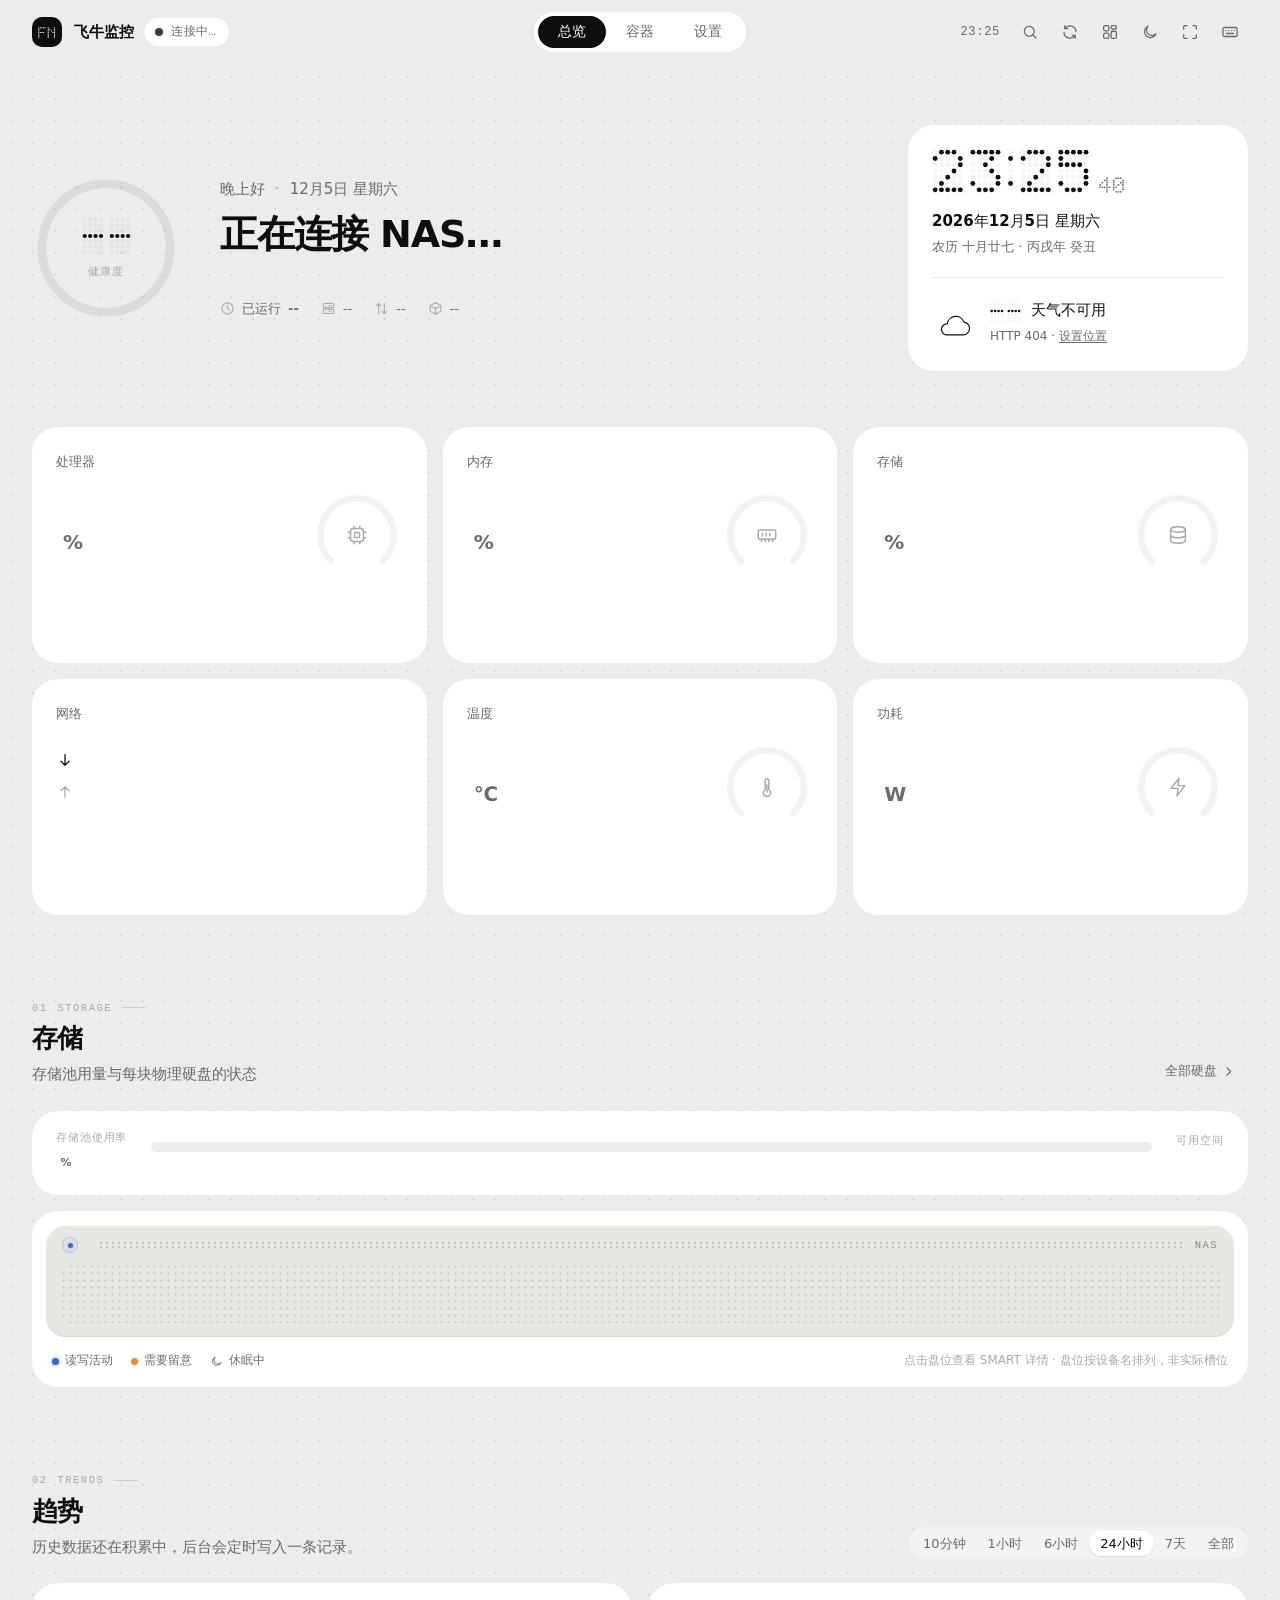
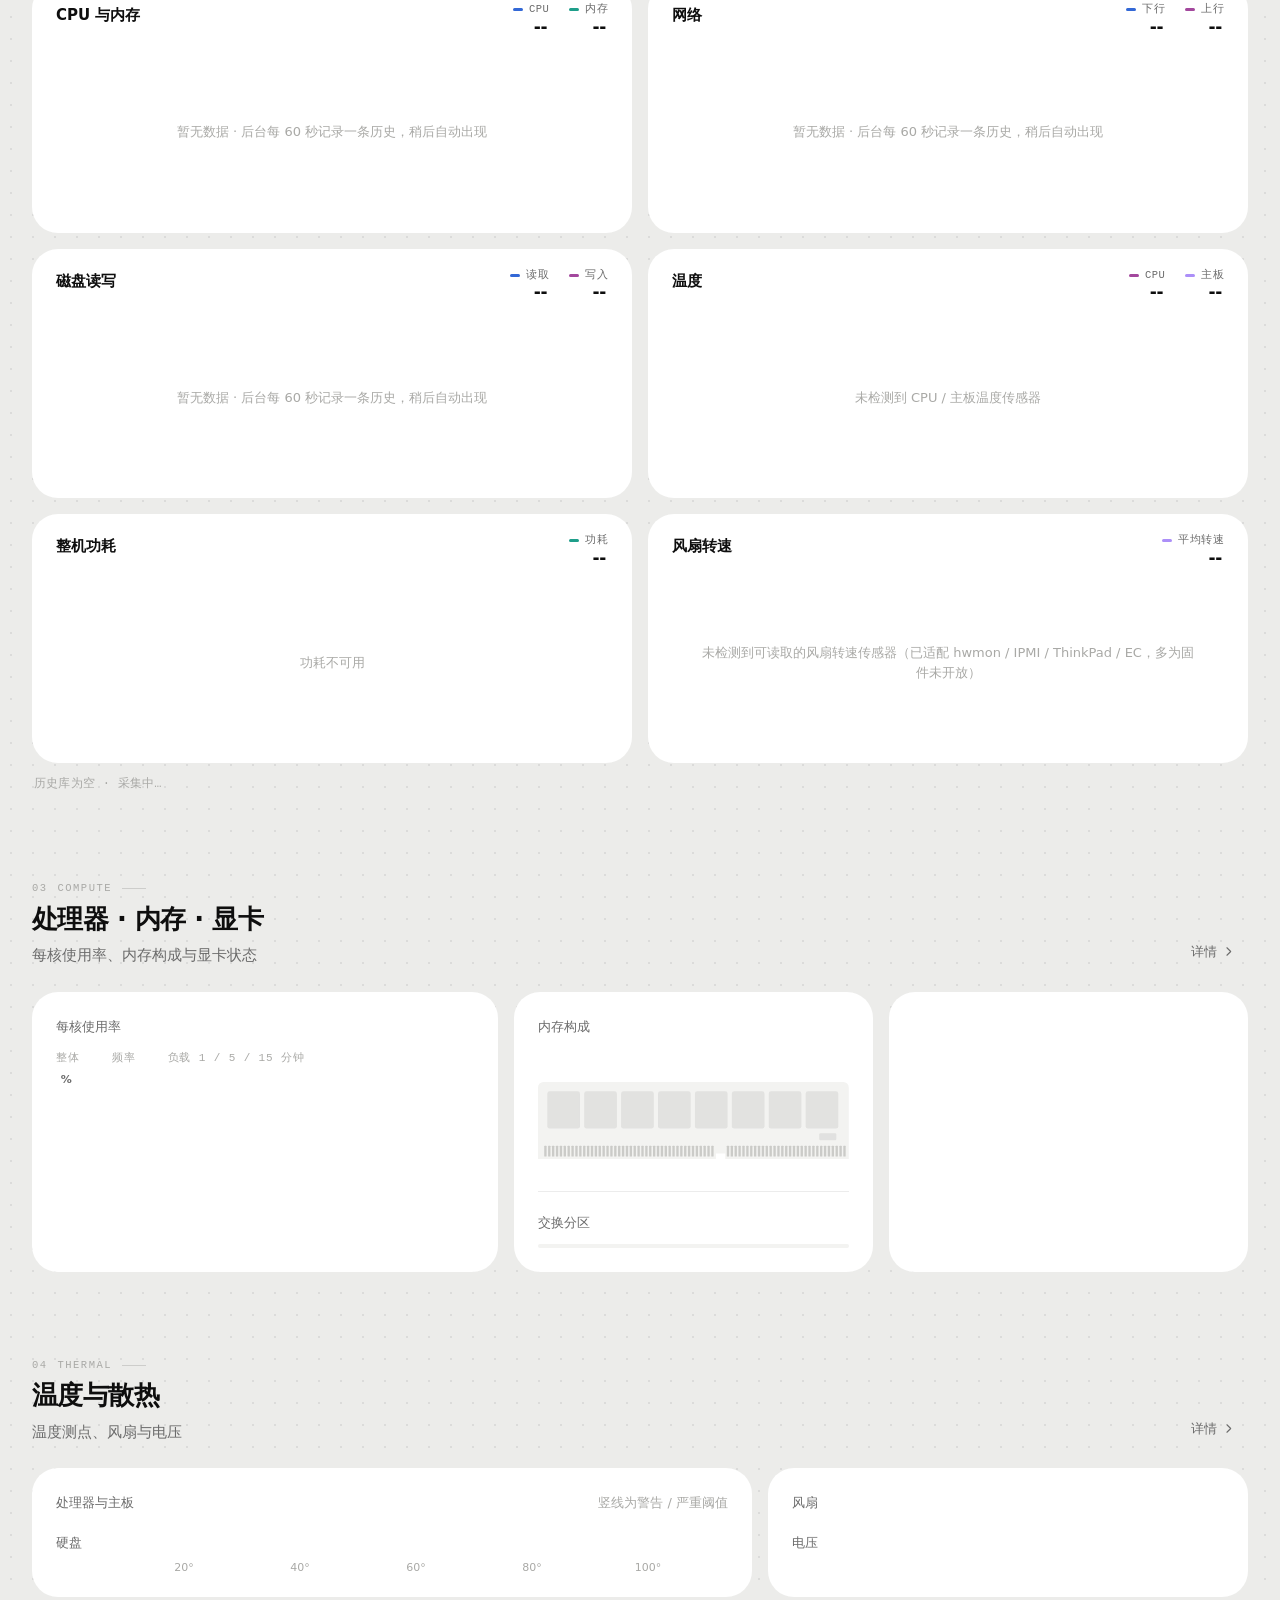
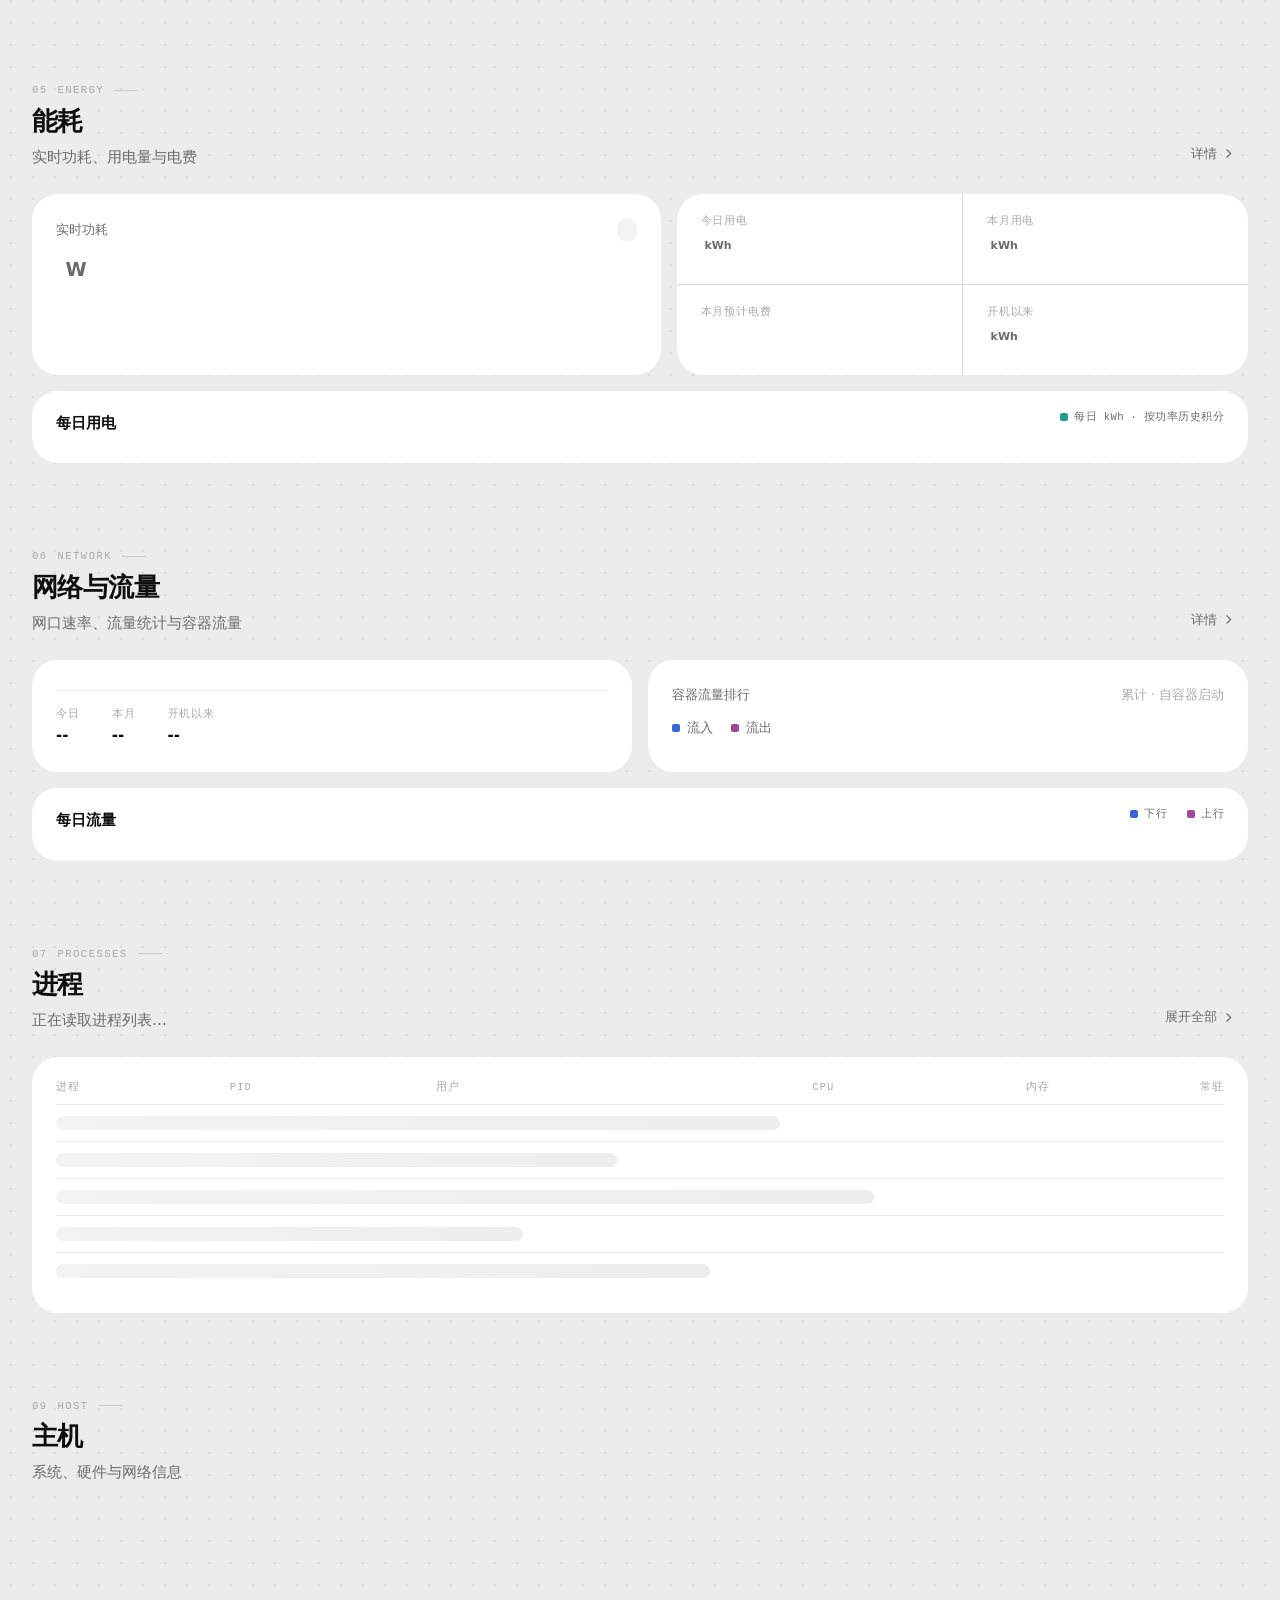
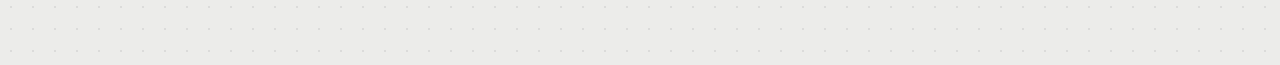
==== app/www/index.html @ 5e8f9429 "✨ feat(release): v2.18.0 全新界面与安全加固 - 前端按新设计重写（源码 ui-src/，tools/build_ui.sh 构建），   新增提醒阈值，健康报告同口径 - 口" ====
<!doctype html>
<html lang="zh-CN" data-theme="light" data-accent="black">
<head>
<meta charset="utf-8">
<meta http-equiv="Cache-Control" content="no-cache, no-store, must-revalidate">
<meta http-equiv="Pragma" content="no-cache">
<meta http-equiv="Expires" content="0">
<meta name="viewport" content="width=device-width, initial-scale=1, viewport-fit=cover">
<meta name="color-scheme" content="light dark">
<meta name="referrer" content="same-origin">
<link rel="icon" href="data:,">
<title>飞牛监控</title>
<script>
  /* 尽早应用外观（本地缓存），避免首屏闪烁；服务器 ui.json 加载后以服务器为准 */
  (function () {
    try {
      var u = JSON.parse(localStorage.getItem('fnm.ui') || 'null'), mode, acc;
      if (u && u.layoutVersion >= 200) { mode = u.theme; acc = u.accent; }
      else { var L = { dark: ['dark', 'black'], light: ['light', 'black'], blue: ['light', 'blue'], fresh: ['light', 'green'], green: ['light', 'green'], yellow: ['light', 'yellow'], cyan: ['light', 'cyan'] }[localStorage.getItem('fnmonitor-theme')]; if (L) { mode = L[0]; acc = L[1]; } }
      mode = mode || 'light';
      if (mode === 'auto') mode = matchMedia('(prefers-color-scheme: dark)').matches ? 'dark' : 'light';
      var d = document.documentElement;
      d.dataset.theme = mode === 'dark' ? 'dark' : 'light';
      if (/^(black|blue|green|yellow|cyan)$/.test(acc || '')) d.dataset.accent = acc;
      var fs = u && +u.fontScale; if (fs && fs !== 1 && fs >= 0.8 && fs <= 1.5) d.style.zoom = String(fs);
    } catch (e) {}
  })();
</script>
<style>
:root{--font-sans:-apple-system,BlinkMacSystemFont,"SF Pro Text","PingFang SC","HarmonyOS Sans SC","MiSans","Microsoft YaHei UI",system-ui,sans-serif;--font-display:"SF Pro Display",-apple-system,BlinkMacSystemFont,"PingFang SC","HarmonyOS Sans SC","MiSans","Microsoft YaHei UI",system-ui,sans-serif;--font-mono:"SF Mono","JetBrains Mono","Cascadia Code",ui-monospace,Menlo,Consolas,monospace;--fs-hero:60px;--fs-display:38px;--fs-h2:26px;--fs-h3:17px;--fs-body:15px;--fs-sm:13px;--fs-xs:12px;--lh-tight:1.15;--lh-body:1.65;--s1:4px;--s2:8px;--s3:12px;--s4:16px;--s5:20px;--s6:24px;--s7:32px;--s8:40px;--s9:56px;--s10:80px;--section-gap:88px;--page-w:1280px;--page-pad:32px;--r-xs:6px;--r-sm:10px;--r-md:14px;--r-lg:26px;--r-pill:999px;--ease:cubic-bezier(.22,.8,.24,1);--ease-sheet:cubic-bezier(.32,.72,0,1);--dur-1:140ms;--dur-2:260ms;--dur-3:480ms;--dur-gauge:900ms}
:root,[data-theme="light"]{color-scheme:light;--bg:#ECECEA;--bg-dot:rgba(14,14,14,.075);--bg-bar:rgba(236,236,234,.86);--card:#FFFFFF;--card-sunk:#F3F3F1;--card-hover:#FFFFFF;--fill-1:rgba(14,14,14,.045);--fill-2:rgba(14,14,14,.08);--fill-3:rgba(14,14,14,.15);--line:rgba(14,14,14,.08);--line-strong:rgba(14,14,14,.14);--ink-1:#0E0E0E;--ink-2:#6B6B6B;--ink-3:#A9A9A6;--ink-inv:#FFFFFF;--off:rgba(14,14,14,.075);--scrim:rgba(14,14,14,.26);--ok:var(--d-p);--ok-soft:color-mix(in srgb,var(--d-p) 10%,transparent);--warn:#CE5600;--warn-fill:#FA8233;--warn-soft:rgba(250,130,51,.14);--crit:#C2272D;--crit-soft:rgba(194,39,45,.10);--sleep:#7A8294;--sleep-soft:rgba(122,130,148,.12);--m-cpu:var(--d-p);--m-mem:var(--d-p);--m-io:var(--d-p);--m-temp:var(--d-p);--m-pwr:var(--d-p);--tint:48%;--c1:var(--m-cpu);--c2:color-mix(in srgb,var(--c1) var(--tint),var(--card));--c3:var(--m-pwr);--c4:var(--m-io);--on-accent:#FFFFFF;--hatch:repeating-linear-gradient(135deg,var(--ink-2) 0 1.5px,transparent 1.5px 3.5px);--gauge:var(--ink-1);--spark:var(--ink-1);--shadow-card:none;--shadow-raise:none;--shadow-pop:0 18px 50px -12px rgba(0,0,0,.28),0 2px 6px rgba(0,0,0,.08);--shadow-thumb:0 1px 2px rgba(0,0,0,.08),0 0 0 .5px rgba(0,0,0,.04)}
[data-theme="dark"]{color-scheme:dark;--bg:#000000;--bg-dot:rgba(255,255,255,.055);--bg-bar:rgba(0,0,0,.82);--card:#161616;--card-sunk:#1F1F1F;--card-hover:#1A1A1A;--fill-1:rgba(255,255,255,.055);--fill-2:rgba(255,255,255,.09);--fill-3:rgba(255,255,255,.17);--line:rgba(255,255,255,.08);--line-strong:rgba(255,255,255,.14);--ink-1:#F2F2F0;--ink-2:#92928F;--ink-3:#64645F;--ink-inv:#0E0E0E;--off:rgba(255,255,255,.08);--scrim:rgba(0,0,0,.6);--ok:var(--d-p);--ok-soft:color-mix(in srgb,var(--d-p) 14%,transparent);--warn:#FF8F49;--warn-fill:#FF8F49;--warn-soft:rgba(255,143,73,.15);--crit:#E54C4A;--crit-soft:rgba(229,76,74,.15);--sleep:#8C93A3;--sleep-soft:rgba(140,147,163,.14);--tint:58%;--on-accent:#0E0E0E;--shadow-pop:0 18px 50px -12px rgba(0,0,0,.8),0 0 0 1px rgba(255,255,255,.07);--shadow-thumb:0 1px 2px rgba(0,0,0,.5)}
:root{--accent:#0E0E0E;--d-p:var(--accent);--e-blue:#3368D6;--e-coral:#A3489D;--e-teal:#1E9E8A;--e-violet:#AC8FF8}
[data-theme="dark"]{--e-blue:#5585E8;--e-coral:#B761B1;--e-teal:#1F9C86;--e-violet:#BEA4FF}
:root{--r-g:oklch(0.67 0.13 158);--r-y:oklch(0.82 0.16 115);--rt-g:oklch(0.52 0.12 158);--rt-l:oklch(0.55 0.13 122)}
[data-theme="dark"]{--r-g:oklch(0.72 0.13 158);--r-y:oklch(0.85 0.15 115);--rt-g:var(--r-g);--rt-l:var(--r-y)}
[data-accent="black"]{--accent:#0E0E0E;--d-p:#3A3A38}
[data-theme="dark"][data-accent="black"]{--accent:#F2F2F0;--d-p:#D6D6D2}
[data-accent="blue"]{--accent:#2B50C0}
[data-theme="dark"][data-accent="blue"]{--accent:#7896F4}
[data-accent="green"]{--accent:#0B9B61}
[data-theme="dark"][data-accent="green"]{--accent:#2BB98A}
[data-accent="yellow"]{--accent:#C98A00;--on-accent:#0E0E0E}
[data-theme="dark"][data-accent="yellow"]{--accent:#E2A646}
[data-accent="cyan"]{--accent:#0098B0}
[data-theme="dark"][data-accent="cyan"]{--accent:#22B5CC}
:root{--accent-soft:color-mix(in srgb,var(--accent) 11%,transparent);--accent-ring:color-mix(in srgb,var(--accent) 45%,transparent)}
*,*::before,*::after{box-sizing:border-box}
html{-webkit-text-size-adjust:100%;text-size-adjust:100%}
body{margin:0;background:var(--bg);color:var(--ink-1);font:400 var(--fs-body)/var(--lh-body) var(--font-sans);-webkit-font-smoothing:antialiased;-moz-osx-font-smoothing:grayscale;font-feature-settings:"tnum" 0;transition:background-color var(--dur-3) var(--ease),color var(--dur-3) var(--ease)}
button,input,select{font:inherit;color:inherit}
button{cursor:pointer;background:none;border:0;padding:0}
a{color:var(--accent);text-decoration:none}
:focus-visible{outline:2px solid var(--accent-ring);outline-offset:2px;border-radius:8px}
::selection{background:var(--accent-soft)}
.i{width:18px;height:18px;flex:none;fill:none;stroke:currentColor;stroke-width:1.7;stroke-linecap:round;stroke-linejoin:round}
.i-sm{width:15px;height:15px}
.i-lg{width:22px;height:22px}
.num,.tnum{font-variant-numeric:tabular-nums;font-feature-settings:"tnum" 1}
.num{font-family:var(--font-display);letter-spacing:-.035em;font-weight:600;line-height:1}
.mono{font-family:var(--font-mono);font-size:.92em;letter-spacing:0}
.muted{color:var(--ink-2)}
.faint{color:var(--ink-3)}
.sr{position:absolute;width:1px;height:1px;overflow:hidden;clip:rect(0 0 0 0);white-space:nowrap}
.hidden{display:none !important}
.topbar{position:sticky;top:0;z-index:40;background:var(--bg-bar);-webkit-backdrop-filter:saturate(1.6) blur(18px);backdrop-filter:saturate(1.6) blur(18px);border-bottom:1px solid transparent;transition:border-color var(--dur-2) var(--ease)}
.topbar.scrolled{border-bottom-color:var(--line)}
.topbar-in{max-width:var(--page-w);margin:0 auto;height:64px;padding:0 var(--page-pad);display:grid;grid-template-columns:1fr auto 1fr;align-items:center;gap:var(--s4)}
.brand{display:flex;align-items:center;gap:var(--s3);min-width:0}
.brand-mark{width:30px;height:30px;border-radius:9px;background:var(--ink-1);color:var(--ink-inv);display:grid;place-items:center;flex:none}
.brand-mark>svg{width:18px;height:18px;stroke-width:2}
.brand-name{font-weight:600;font-size:15px;letter-spacing:-.01em;white-space:nowrap}
.host-chip{display:inline-flex;align-items:center;gap:8px;height:28px;padding:0 12px 0 10px;border-radius:var(--r-pill);background:var(--fill-1);color:var(--ink-2);font-size:var(--fs-sm);white-space:nowrap}
.live{position:relative;width:8px;height:8px;border-radius:50%;background:var(--ok);flex:none}
.live::after{content:"";position:absolute;inset:0;border-radius:50%;background:var(--ok);opacity:0}
.live.beat::after{animation:beat 1.6s var(--ease) 1}
.live.paused{background:var(--ink-3)}
@keyframes beat{0%{transform:scale(1);opacity:.55}
100%{transform:scale(3.2);opacity:0}
}
.tools{display:flex;align-items:center;justify-content:flex-end;gap:4px}
.clock-mini{font-size:var(--fs-sm);color:var(--ink-2);margin-right:8px}
.icon-btn{width:36px;height:36px;border-radius:50%;display:grid;place-items:center;color:var(--ink-2);transition:background var(--dur-1),color var(--dur-1);position:relative}
.icon-btn:hover{background:var(--fill-1);color:var(--ink-1)}
.icon-btn[aria-pressed="true"]{background:var(--ink-1);color:var(--ink-inv)}
.kbd{display:inline-grid;place-items:center;min-width:20px;height:20px;padding:0 5px;border-radius:5px;font:500 11px/1 var(--font-mono);color:var(--ink-2);background:var(--fill-1);box-shadow:inset 0 -1px 0 var(--line-strong)}
.seg{position:relative;display:inline-flex;padding:3px;border-radius:var(--r-pill);background:var(--fill-1);isolation:isolate}
.seg button{position:relative;z-index:1;height:30px;padding:0 16px;border-radius:var(--r-pill);font-size:14px;font-weight:500;color:var(--ink-2);white-space:nowrap;transition:color var(--dur-2) var(--ease)}
.seg button:hover{color:var(--ink-1)}
.seg button[aria-selected="true"],.seg button[aria-checked="true"]{color:var(--ink-1)}
.seg .thumb{position:absolute;z-index:0;top:3px;bottom:3px;left:0;border-radius:var(--r-pill);background:var(--card);box-shadow:var(--shadow-thumb);transition:transform var(--dur-3) var(--ease),width var(--dur-3) var(--ease)}
[data-theme="dark"] .seg .thumb{background:#3A3835}
.seg.sm button{height:26px;padding:0 11px;font-size:13px}
.seg.nav button{padding:0 20px}
.page{max-width:var(--page-w);margin:0 auto;padding:var(--s8) var(--page-pad) 140px}
.page[hidden]{display:none}
.page-enter{animation:pageIn var(--dur-3) var(--ease)}
@keyframes pageIn{from{opacity:0;transform:translateY(6px)}
to{opacity:1;transform:none}
}
.card{background:var(--card);border-radius:var(--r-lg);box-shadow:var(--shadow-card);position:relative;min-width:0}
.card.pad{padding:var(--s6)}
.tap{cursor:pointer;transition:box-shadow var(--dur-2) var(--ease),transform var(--dur-2) var(--ease),background var(--dur-2)}
.tap:hover{box-shadow:var(--shadow-raise);transform:translateY(-1px)}
.tap:active{transform:translateY(0) scale(.995)}
.tap .more{opacity:0;transition:opacity var(--dur-2),transform var(--dur-2) var(--ease);transform:translateX(-3px);color:var(--ink-3)}
.tap:hover .more,.tap:focus-visible .more{opacity:1;transform:none}
.module{margin-top:var(--section-gap);position:relative}
.mod-head{display:flex;align-items:flex-end;justify-content:space-between;gap:var(--s6);margin-bottom:var(--s6)}
.mod-head-l{min-width:0}
.mod-kicker{display:flex;align-items:center;gap:10px;font:500 12px/1 var(--font-mono);color:var(--ink-3);letter-spacing:.04em;margin-bottom:10px}
.mod-kicker::after{content:"";width:28px;height:1px;background:var(--line-strong)}
.mod-title{margin:0;font-size:var(--fs-h2);line-height:1.2;font-weight:650;letter-spacing:-.02em}
.mod-dek{margin:8px 0 0;color:var(--ink-2);max-width:64ch;font-size:var(--fs-body)}
.mod-dek b{color:var(--ink-1);font-weight:600}
.mod-dek .warn{color:var(--warn);font-weight:600}
.mod-actions{display:flex;align-items:center;gap:var(--s3);flex:none}
.link-btn{display:inline-flex;align-items:center;gap:4px;height:32px;padding:0 12px;border-radius:var(--r-pill);color:var(--ink-2);font-size:var(--fs-sm);font-weight:500;transition:background var(--dur-1),color var(--dur-1)}
.link-btn:hover{background:var(--fill-1);color:var(--ink-1)}
.mod-editbar{display:none}
.mod-headless .mod-head{display:none}
.grid{display:grid;gap:var(--s4)}
.g-2{grid-template-columns:repeat(2,minmax(0,1fr))}
.g-3{grid-template-columns:repeat(3,minmax(0,1fr))}
.g-4{grid-template-columns:repeat(4,minmax(0,1fr))}
.label{font-size:var(--fs-sm);color:var(--ink-2);font-weight:500;display:flex;align-items:center;gap:8px}
.label .i{color:var(--ink-3)}
.eyebrow{font-size:var(--fs-xs);color:var(--ink-3);letter-spacing:.02em}
.unit{font-family:var(--font-sans);font-size:.34em;font-weight:500;letter-spacing:0;color:var(--ink-2);margin-left:.18em}
.sub{font-size:var(--fs-sm);color:var(--ink-2)}
.hair{height:1px;background:var(--line);border:0;margin:var(--s5) 0}
.pill{display:inline-flex;align-items:center;gap:6px;height:24px;padding:0 10px;border-radius:var(--r-pill);font-size:12.5px;font-weight:550;white-space:nowrap;background:var(--fill-1);color:var(--ink-2)}
.pill .dot{width:6px;height:6px;border-radius:50%;background:currentColor}
.pill .i{width:13px;height:13px;stroke-width:2}
.pill.ok{background:var(--ok-soft);color:var(--ok)}
.pill.warn{background:var(--warn-soft);color:var(--warn)}
.pill.crit{background:var(--crit-soft);color:var(--crit)}
.pill.sleep{background:var(--sleep-soft);color:var(--sleep)}
.pill.btn{cursor:pointer;transition:filter var(--dur-1)}
.pill.btn:hover{filter:brightness(.96)}
.st-ok{color:var(--ok)}
.st-warn{color:var(--warn)}
.st-crit{color:var(--crit)}
.bar{height:6px;border-radius:3px;background:var(--fill-2);overflow:hidden;position:relative}
.bar>i{position:absolute;inset:0 auto 0 0;width:0;border-radius:3px;background:var(--ink-1);transition:width var(--dur-gauge) var(--ease),background var(--dur-2)}
.bar.thin{height:4px}
.bar>i.warn{background:var(--warn)}
.bar>i.crit{background:var(--crit)}
.bar>i.ok{background:var(--ok)}
.stack{display:flex;gap:2px;height:10px;border-radius:5px;overflow:hidden}
.stack>i{display:block;height:100%;min-width:2px;transition:flex-grow var(--dur-gauge) var(--ease)}
.stack>i:first-child{border-radius:5px 0 0 5px}
.stack>i:last-child{border-radius:0 5px 5px 0}
.legend{display:flex;flex-wrap:wrap;gap:6px 18px;margin-top:var(--s3);font-size:var(--fs-sm);color:var(--ink-2)}
.legend span{display:inline-flex;align-items:center;gap:7px}
.legend i{width:8px;height:8px;border-radius:2px;display:inline-block}
.legend b{color:var(--ink-1);font-weight:600;font-variant-numeric:tabular-nums}
.hero{display:grid;grid-template-columns:auto minmax(0,1fr) 340px;gap:var(--s8);align-items:center;padding:var(--s5) 0 var(--s4)}
.ring-wrap{position:relative;width:148px;height:148px}
.ring-wrap>svg{width:100%;height:100%;transform:rotate(-90deg)}
.ring-track{stroke:var(--fill-2)}
.ring-val{stroke:var(--ok);transition:stroke-dashoffset 1.4s var(--ease),stroke var(--dur-3)}
.ring-center{position:absolute;inset:0;display:grid;place-content:center;text-align:center}
.ring-center .num{font-size:46px}
.ring-center .eyebrow{margin-top:6px}
.greet{color:var(--ink-2);font-size:var(--fs-body);margin:0 0 10px;display:flex;align-items:center;gap:10px;flex-wrap:wrap}
.verdict{margin:0;font-size:var(--fs-display);line-height:1.22;font-weight:650;letter-spacing:-.028em;text-wrap:balance}
.verdict .soft{display:block;margin-top:10px;color:var(--ink-2);font-weight:550;font-size:.62em;line-height:1.45;letter-spacing:-.012em}
.issues{display:flex;flex-wrap:wrap;gap:8px;margin-top:var(--s5)}
.facts{display:flex;flex-wrap:wrap;gap:6px 22px;margin-top:var(--s5);color:var(--ink-2);font-size:var(--fs-sm)}
.facts span{display:inline-flex;align-items:center;gap:7px}
.facts .i{color:var(--ink-3);width:15px;height:15px}
.clock-card{padding:var(--s6)}
.clock-time{font-size:54px}
.clock-time .sec{font-size:.36em;color:var(--ink-3);margin-left:6px;letter-spacing:0;font-weight:500}
.clock-date{margin-top:10px;font-weight:550}
.clock-lunar{color:var(--ink-2);font-size:var(--fs-sm);margin-top:2px}
.wx{display:grid;grid-template-columns:auto 1fr;gap:4px 14px;align-items:center;margin-top:var(--s5);padding-top:var(--s5);border-top:1px solid var(--line)}
.wx-ico{grid-row:span 2;width:44px;height:44px;color:var(--ink-2)}
.wx-ico svg{width:44px;height:44px;stroke-width:1.3}
.wx-main{display:flex;align-items:baseline;gap:10px}
.wx-main .num{font-size:28px}
.wx-sub{font-size:var(--fs-xs);color:var(--ink-2)}
.metrics{grid-template-columns:repeat(3,minmax(0,1fr))}
.metric{padding:var(--s6) var(--s6) var(--s5);display:grid;grid-template-columns:minmax(0,1fr) auto;grid-template-rows:auto 1fr auto;gap:0 var(--s4);min-height:236px}
.metric .m-top{grid-column:1 / -1;display:flex;align-items:center;justify-content:space-between;margin-bottom:var(--s4)}
.metric .m-state{font-size:var(--fs-xs);font-weight:550;color:var(--ink-3);display:inline-flex;align-items:center;gap:4px}
.metric .m-val{font-size:var(--fs-hero);align-self:end;white-space:nowrap}
.metric .m-val .unit{font-size:20px}
.metric .m-sub{font-size:var(--fs-sm);color:var(--ink-2);margin-top:10px;white-space:nowrap;overflow:hidden;text-overflow:ellipsis}
.metric .m-gauge{grid-row:2;grid-column:2;align-self:center;width:92px;height:92px}
.metric .m-foot{grid-column:1 / -1;margin-top:var(--s4);height:44px}
.metric.is-warn .m-state{color:var(--warn)}
.metric.is-crit .m-state{color:var(--crit)}
.gauge-track{stroke:var(--fill-2)}
.gauge-val{stroke:var(--gauge);transition:stroke-dashoffset var(--dur-gauge) var(--ease),stroke var(--dur-2)}
.gauge-val.warn{stroke:var(--warn)}
.gauge-val.crit{stroke:var(--crit)}
.gauge-tick{stroke:var(--card);stroke-width:2}
.net-vals{align-self:end;display:grid;gap:10px}
.net-vals .row{display:flex;align-items:baseline;gap:10px}
.net-vals .num{font-size:40px}
.net-vals .row.sec .num{font-size:26px;color:var(--ink-2)}
.net-vals .arr{width:18px;height:18px;flex:none;align-self:center}
.drive-pips{display:flex;gap:6px;align-items:flex-end;height:44px}
.drive-pips>div{flex:1;display:grid;gap:6px}
.drive-pips .pip{height:22px;border-radius:6px;background:var(--fill-2);position:relative;overflow:hidden}
.drive-pips .pip>i{position:absolute;inset:auto 0 0 0;background:var(--dc,var(--ink-2))}
.drive-pips .pip.sleep{background:repeating-linear-gradient(135deg,var(--sleep-soft) 0 4px,transparent 4px 8px);box-shadow:inset 0 0 0 1px var(--sleep-soft)}
.drive-pips .pip.sleep>i{background:var(--sleep);opacity:.45}
.drive-pips .pip.warn>i{background:var(--warn)}
.drive-pips span{font:500 10.5px/1 var(--font-mono);color:var(--ink-3);text-align:center}
.spark{width:100%;height:100%;display:block;overflow:visible}
.spark path.line{fill:none;stroke:var(--spark);stroke-width:1.5;vector-effect:non-scaling-stroke}
.spark path.area{fill:var(--fill-1);stroke:none}
.spark circle{fill:var(--ink-1)}
.pool{display:grid;grid-template-columns:auto 1fr auto;align-items:center;gap:var(--s6);padding:var(--s5) var(--s6);margin-bottom:var(--s4)}
.pool .num{font-size:34px}
.pool .stack{height:12px}
.drives{grid-template-columns:repeat(auto-fill,minmax(208px,1fr))}
.drive{padding:var(--s5);display:flex;flex-direction:column;gap:var(--s4);min-height:228px;overflow:hidden}
.drive-top{display:flex;align-items:flex-start;gap:var(--s3)}
.drive-ico{width:40px;height:40px;border-radius:12px;background:var(--fill-1);display:grid;place-items:center;color:var(--ink-2);flex:none}
.drive-ico .i{width:22px;height:22px;stroke-width:1.5}
.drive-name{font-weight:600;font-size:16px;display:flex;align-items:center;gap:8px}
.drive-model{font-size:var(--fs-sm);color:var(--ink-2);white-space:nowrap;overflow:hidden;text-overflow:ellipsis}
.drive-cap{margin-top:auto}
.drive-cap .row{display:flex;align-items:baseline;justify-content:space-between;margin-bottom:8px}
.drive-cap .num{font-size:26px}
.drive-meta{display:flex;justify-content:space-between;gap:8px;font-size:var(--fs-xs);color:var(--ink-2);border-top:1px solid var(--line);padding-top:var(--s3)}
.drive-meta b{display:block;font-size:var(--fs-sm);color:var(--ink-1);font-weight:600;font-variant-numeric:tabular-nums;margin-top:1px}
.drive.is-warn .drive-ico{background:var(--warn-soft);color:var(--warn)}
.drive.is-sleep{background:linear-gradient(180deg,color-mix(in srgb,var(--sleep) 7%,var(--card)),var(--card) 75%);box-shadow:0 0 0 1px var(--sleep-soft),0 1px 2px rgba(0,0,0,.02)}
.drive.is-sleep .drive-ico{background:var(--sleep-soft);color:var(--sleep)}
.drive.is-sleep .drive-cap,.drive.is-sleep .drive-meta{opacity:.55}
.drive.is-sleep .bar>i{background:var(--sleep)}
.zzz{position:absolute;right:18px;top:16px;color:var(--sleep);font:600 12px/1 var(--font-display);letter-spacing:.1em;opacity:.7}
.zzz span{display:inline-block;animation:zz 3.6s ease-in-out infinite}
.zzz span:nth-child(2){animation-delay:.5s;font-size:10px}
.zzz span:nth-child(3){animation-delay:1s;font-size:8px}
@keyframes zz{0%,100%{transform:translateY(0);opacity:.35}
50%{transform:translateY(-4px);opacity:1}
}
.io-line{display:flex;gap:14px;font-size:var(--fs-xs);color:var(--ink-2);font-variant-numeric:tabular-nums}
.io-line .i{width:12px;height:12px;stroke-width:2.2;vertical-align:-1px}
.kv{display:grid;grid-template-columns:auto 1fr;gap:0}
.kv>div{display:contents}
.kv dt,.kv dd{padding:11px 0;border-top:1px solid var(--line);margin:0;font-size:var(--fs-sm)}
.kv dt{color:var(--ink-2);padding-right:var(--s6);white-space:nowrap}
.kv dd{text-align:right;font-variant-numeric:tabular-nums;min-width:0;overflow-wrap:anywhere}
.kv>div:first-child dt,.kv>div:first-child dd{border-top:0}
.rows{display:flex;flex-direction:column}
.row-i{display:grid;align-items:center;gap:var(--s4);padding:12px 0;border-top:1px solid var(--line);font-size:var(--fs-sm)}
.row-i:first-child{border-top:0}
.tbl{width:100%;border-collapse:collapse;font-size:var(--fs-sm)}
.tbl th{text-align:left;font-weight:500;color:var(--ink-3);font-size:var(--fs-xs);padding:0 12px 10px;white-space:nowrap}
.tbl td{padding:11px 12px;border-top:1px solid var(--line);font-variant-numeric:tabular-nums;white-space:nowrap}
.tbl th:first-child,.tbl td:first-child{padding-left:0}
.tbl th:last-child,.tbl td:last-child{padding-right:0}
.tbl .r{text-align:right}
.tbl .cmd{color:var(--ink-3);font-family:var(--font-mono);font-size:11.5px;max-width:360px;overflow:hidden;text-overflow:ellipsis}
.cell-bar{display:flex;align-items:center;gap:10px;justify-content:flex-end}
.cell-bar .bar{width:64px;height:4px}
.cores{display:grid;grid-template-columns:repeat(8,1fr);gap:10px;align-items:end;height:132px;margin-top:var(--s5)}
.core{display:grid;grid-template-rows:1fr auto;gap:8px;height:100%;text-align:center}
.core .col{position:relative;border-radius:8px;background:var(--fill-1);overflow:hidden}
.core .col>i{position:absolute;inset:auto 0 0 0;height:0;background:var(--ink-1);border-radius:8px 8px 0 0;transition:height var(--dur-gauge) var(--ease),background var(--dur-2)}
.core .col>i.warn{background:var(--warn)}
.core .col>i.crit{background:var(--crit)}
.core span{font-size:11px;color:var(--ink-3);font-variant-numeric:tabular-nums}
.core b{position:absolute;left:0;right:0;top:6px;font-size:11px;font-weight:600;color:var(--ink-2);font-variant-numeric:tabular-nums;z-index:1;mix-blend-mode:normal}
.big-stat{display:flex;align-items:baseline;gap:2px}
.big-stat .num{font-size:40px}
.big-stat .unit{font-size:15px}
.split{display:flex;gap:var(--s7);margin-top:var(--s4);flex-wrap:wrap}
.split>div{min-width:0}
.split .eyebrow{display:block;margin-bottom:2px}
.split b{font-weight:600;font-variant-numeric:tabular-nums}
.thermo-row{display:grid;grid-template-columns:112px 1fr 64px;align-items:center;gap:var(--s4);padding:10px 0;font-size:var(--fs-sm)}
.thermo{position:relative;height:6px;border-radius:3px;background:var(--fill-1)}
.thermo>i{position:absolute;left:0;top:0;bottom:0;border-radius:3px;background:var(--dc,var(--m-temp));transition:width var(--dur-gauge) var(--ease),background var(--dur-2)}
.thermo>i.warn{background:var(--warn)}
.thermo>i.crit{background:var(--crit)}
.thermo>i.sleep{background:var(--sleep);opacity:.5}
.thermo .mk{position:absolute;top:-3px;bottom:-3px;width:1px;background:var(--line-strong)}
.thermo-row .v{text-align:right;font-weight:600;font-variant-numeric:tabular-nums}
.thermo-scale{display:grid;grid-template-columns:112px 1fr 64px;gap:var(--s4);font-size:11px;color:var(--ink-3);margin-top:4px}
.thermo-scale>div{position:relative;height:14px}
.thermo-scale>div>span{position:absolute;transform:translateX(-50%);font-variant-numeric:tabular-nums}
.fan{display:flex;align-items:center;gap:var(--s4);padding:12px 0}
.fan + .fan{border-top:1px solid var(--line)}
.fan-ico{width:40px;height:40px;border-radius:50%;background:var(--fill-1);display:grid;place-items:center;color:var(--ink-2)}
.fan-ico svg{width:24px;height:24px;animation:spin linear infinite;animation-duration:var(--spin,2s);stroke-width:1.5}
@keyframes spin{to{transform:rotate(360deg)}
}
.fan .num{font-size:24px}
.volts{display:grid;grid-template-columns:repeat(2,1fr);gap:10px}
.volt{padding:12px 14px;border-radius:var(--r-md);background:var(--card-sunk);box-shadow:inset 0 0 0 1px var(--line)}
.volt .num{font-size:20px}
.engine{display:grid;grid-template-columns:64px 1fr 40px;gap:12px;align-items:center;font-size:var(--fs-sm);padding:6px 0}
.engine .v{text-align:right;font-variant-numeric:tabular-nums;color:var(--ink-2)}
.energy{display:grid;grid-template-columns:1.1fr 1fr;gap:var(--s4)}
.energy-live .num.huge{font-size:76px}
.energy-live .num.huge .unit{font-size:24px}
.stat-cells{display:grid;grid-template-columns:repeat(2,1fr);gap:1px;background:var(--line);border-radius:var(--r-lg);overflow:hidden;box-shadow:var(--shadow-card)}
.stat-cell{background:var(--card);padding:var(--s5) var(--s6)}
.stat-cell .num{font-size:32px;margin-top:8px}
.stat-cell .num .unit{font-size:14px}
.stat-cell .sub{margin-top:6px;font-size:var(--fs-xs)}
.chart-card{padding:var(--s5) var(--s6) var(--s4)}
.chart-head{display:flex;align-items:flex-start;justify-content:space-between;gap:var(--s4);margin-bottom:var(--s3)}
.chart-title{font-weight:600;font-size:15px}
.chart-legend{display:flex;gap:var(--s5);font-size:var(--fs-xs);color:var(--ink-2)}
.chart-legend>span{display:grid;gap:2px;justify-items:end}
.chart-legend .lk{display:inline-flex;align-items:center;gap:6px}
.chart-legend .lk i{width:10px;height:3px;border-radius:2px}
.chart-legend .lv{font:600 17px/1.1 var(--font-display);color:var(--ink-1);font-variant-numeric:tabular-nums;letter-spacing:-.02em}
.chart-legend .lv small{font:500 11px var(--font-sans);color:var(--ink-2);margin-left:2px;letter-spacing:0}
.chart{position:relative;height:168px;touch-action:pan-y}
.chart svg{position:absolute;inset:0;width:100%;height:100%;overflow:visible}
.chart .grid-l{stroke:var(--line);stroke-width:1;shape-rendering:crispEdges}
.chart .axis-t{fill:var(--ink-3);font-size:10.5px;font-family:var(--font-sans);font-variant-numeric:tabular-nums}
.chart .ln{fill:none;stroke-width:1.8;stroke-linejoin:round;stroke-linecap:round}
.chart .ar{stroke:none}
.chart .xh{stroke:var(--ink-3);stroke-width:1;stroke-dasharray:3 3;opacity:0;transition:opacity var(--dur-1)}
.chart .dot{stroke:var(--card);stroke-width:2;opacity:0;transition:opacity var(--dur-1)}
.chart.hovering .xh,.chart.hovering .dot{opacity:1}
.chart .hit{fill:transparent;cursor:crosshair}
.chart .peak-t{fill:var(--ink-2);font-size:10.5px;font-weight:600;font-variant-numeric:tabular-nums}
.tip{position:absolute;z-index:5;pointer-events:none;min-width:120px;padding:9px 12px;border-radius:12px;background:var(--card);box-shadow:var(--shadow-pop);font-size:var(--fs-xs);opacity:0;transform:translateY(4px);transition:opacity var(--dur-1),transform var(--dur-1);white-space:nowrap}
.tip.show{opacity:1;transform:none}
.tip .tt{color:var(--ink-3);margin-bottom:4px;font-variant-numeric:tabular-nums}
.tip .tr{display:flex;align-items:center;gap:8px;justify-content:space-between;line-height:1.7}
.tip .tr i{width:8px;height:8px;border-radius:2px;display:inline-block;margin-right:6px}
.tip .tr b{font-weight:600;font-variant-numeric:tabular-nums}
.bars{position:relative;height:148px}
.bars svg{position:absolute;inset:0;width:100%;height:100%;overflow:visible}
.bars rect.b{transition:opacity var(--dur-1)}
.bars.hovering rect.b{opacity:.45}
.bars.hovering rect.b.on{opacity:1}
.rank-row{display:grid;grid-template-columns:136px 1fr 84px;gap:var(--s4);align-items:center;padding:9px 0;font-size:var(--fs-sm)}
.rank-row .n{overflow:hidden;text-overflow:ellipsis;white-space:nowrap}
.rank-row .v{text-align:right;font-variant-numeric:tabular-nums;font-weight:600}
.rank-row .stack{height:8px}
.scrim{position:fixed;inset:0;z-index:60;background:var(--scrim);opacity:0;pointer-events:none;transition:opacity var(--dur-3) var(--ease)}
.scrim.on{opacity:1;pointer-events:auto}
.sheet{position:fixed;z-index:61;top:10px;right:10px;bottom:10px;width:min(620px,calc(100vw - 20px));background:var(--bg);border-radius:26px;box-shadow:var(--shadow-pop);transform:translateX(calc(100% + 24px));transition:transform var(--dur-3) var(--ease-sheet);display:flex;flex-direction:column;overflow:hidden;visibility:hidden}
.sheet.on{transform:none;visibility:visible}
.sheet:focus{outline:none}
.sheet-head{display:flex;align-items:center;gap:var(--s3);padding:var(--s5) var(--s5) var(--s4) var(--s6)}
.sheet-head .drive-ico{width:44px;height:44px}
.sheet-title{font-size:20px;font-weight:650;letter-spacing:-.02em;line-height:1.25}
.sheet-sub{font-size:var(--fs-sm);color:var(--ink-2)}
.sheet-head .grow{flex:1;min-width:0}
.sheet-body{flex:1;overflow-y:auto;overscroll-behavior:contain;padding:0 var(--s6) var(--s8)}
.sheet-body>* + *{margin-top:var(--s4)}
.sheet-sec{margin-top:var(--s7) !important;margin-bottom:calc(var(--s3) * -1);font-size:var(--fs-sm);font-weight:600;color:var(--ink-2);display:flex;justify-content:space-between;align-items:center}
.sheet-hero{display:flex;align-items:flex-end;justify-content:space-between;gap:var(--s4);padding:var(--s2) 0 0}
.sheet-hero .num{font-size:64px}
.sheet-hero .num .unit{font-size:22px}
.note{display:flex;gap:12px;padding:14px 16px;border-radius:var(--r-md);font-size:var(--fs-sm);line-height:1.6}
.note .i{margin-top:2px}
.note.warn{background:var(--warn-soft);color:color-mix(in srgb,var(--warn) 80%,var(--ink-1))}
.note.sleep{background:var(--sleep-soft);color:color-mix(in srgb,var(--sleep) 75%,var(--ink-1))}
.note.info{background:var(--fill-1);color:var(--ink-2)}
.smart-flag{font-weight:600}
.page-head{display:flex;align-items:flex-end;justify-content:space-between;gap:var(--s6);flex-wrap:wrap;margin-bottom:var(--s7)}
.page-title{margin:0;font-size:44px;font-weight:700;letter-spacing:-.035em;line-height:1.1}
.page-dek{margin:10px 0 0;color:var(--ink-2)}
.page-dek b{color:var(--ink-1);font-weight:600;font-variant-numeric:tabular-nums}
.field{display:flex;align-items:center;gap:8px;height:38px;padding:0 14px;border-radius:var(--r-pill);background:var(--card);box-shadow:var(--shadow-card);min-width:240px;color:var(--ink-3);transition:box-shadow var(--dur-2)}
.field:focus-within{box-shadow:0 0 0 2px var(--accent-ring),var(--shadow-card)}
.field input{flex:1;border:0;outline:0;background:transparent;color:var(--ink-1);min-width:0;font-size:14px}
.field input::placeholder{color:var(--ink-3)}
.ctr-list{padding:6px var(--s6)}
.ctr{display:grid;grid-template-columns:minmax(180px,1.5fr) minmax(120px,1fr) 150px 110px 110px 96px;gap:var(--s5);align-items:center;padding:15px 0;border-top:1px solid var(--line);cursor:pointer;transition:opacity var(--dur-2)}
.ctr:first-child{border-top:0}
.ctr-head{cursor:default;font-size:var(--fs-xs);color:var(--ink-3);padding:14px 0 10px}
.ctr-name{display:flex;align-items:center;gap:12px;min-width:0}
.ctr-name .t{min-width:0}
.ctr-name b{display:block;font-weight:600;white-space:nowrap;overflow:hidden;text-overflow:ellipsis}
.ctr-name small{display:block;font:11.5px var(--font-mono);color:var(--ink-3);white-space:nowrap;overflow:hidden;text-overflow:ellipsis}
.sdot{width:8px;height:8px;border-radius:50%;flex:none;background:var(--ok);box-shadow:0 0 0 4px var(--ok-soft)}
.sdot.off{background:var(--ink-3);box-shadow:0 0 0 4px var(--fill-1)}
.sdot.busy{background:var(--accent);box-shadow:0 0 0 4px var(--accent-soft);animation:pulse 1s ease-in-out infinite}
@keyframes pulse{50%{opacity:.35}
}
.ports{display:flex;flex-wrap:wrap;gap:4px;min-width:0}
.port{font:500 11.5px/22px var(--font-mono);padding:0 8px;border-radius:6px;background:var(--fill-1);color:var(--ink-2);white-space:nowrap}
.port.hit{background:var(--accent-soft);color:var(--accent)}
.ctr-cpu{display:grid;grid-template-columns:1fr 52px;gap:10px;align-items:center}
.ctr-cpu .spk{height:24px}
.ctr-cpu b,.ctr-mem b{font-weight:600;font-variant-numeric:tabular-nums;text-align:right}
.ctr-mem{font-variant-numeric:tabular-nums}
.ctr-mem small,.ctr-up small{display:block;color:var(--ink-3);font-size:11.5px}
.ctr-up{font-size:var(--fs-sm);color:var(--ink-2)}
.ctr.off .ctr-cpu,.ctr.off .ctr-mem{opacity:.4}
.acts{display:flex;justify-content:flex-end;gap:2px}
.act{width:32px;height:32px;border-radius:50%;display:grid;place-items:center;color:var(--ink-2);transition:background var(--dur-1),color var(--dur-1)}
.act:hover{background:var(--fill-1);color:var(--ink-1)}
.act.danger:hover{background:var(--crit-soft);color:var(--crit)}
.act.go:hover{background:var(--ok-soft);color:var(--ok)}
.act[disabled]{opacity:.35;pointer-events:none}
.act .i{width:16px;height:16px}
.spin{width:16px;height:16px;border-radius:50%;border:2px solid var(--fill-3);border-top-color:var(--accent);animation:spin .8s linear infinite}
.ctr.pending{cursor:progress}
.pending-t{color:var(--accent);font-size:var(--fs-sm);font-weight:500}
.empty{display:grid;place-items:center;text-align:center;padding:var(--s9) var(--s6);color:var(--ink-2);gap:10px}
.empty svg.art{width:120px;height:84px;color:var(--ink-3)}
.empty b{color:var(--ink-1);font-size:16px;font-weight:600}
.btn{display:inline-flex;align-items:center;justify-content:center;gap:8px;height:36px;padding:0 16px;border-radius:var(--r-pill);background:var(--fill-1);color:var(--ink-1);font-size:14px;font-weight:550;transition:background var(--dur-1),transform var(--dur-1),opacity var(--dur-1);white-space:nowrap}
.btn:hover{background:var(--fill-2)}
.btn:active{transform:scale(.98)}
.btn.primary{background:var(--accent);color:#fff}
[data-theme="dark"] .btn.primary{color:#12110F}
.btn.primary:hover{background:color-mix(in srgb,var(--accent) 88%,#000)}
.btn.ghost{background:transparent}
.btn.ghost:hover{background:var(--fill-1)}
.btn.danger{color:var(--crit)}
.btn[disabled]{opacity:.45;pointer-events:none}
.btn .i{width:16px;height:16px}
.port-col h4{margin:0 0 var(--s3);font-size:15px;font-weight:600;display:flex;align-items:center;justify-content:space-between}
.port-col h4 span{font-size:var(--fs-xs);color:var(--ink-3);font-weight:500}
.lp-grid{display:flex;flex-wrap:wrap;gap:6px}
.lp{display:inline-flex;flex-direction:column;padding:8px 11px;border-radius:10px;background:var(--card-sunk);box-shadow:inset 0 0 0 1px var(--line);min-width:74px;transition:background var(--dur-2),box-shadow var(--dur-2),opacity var(--dur-2)}
.lp b{font:600 14px/1.2 var(--font-mono)}
.lp small{font-size:11px;color:var(--ink-3)}
.lp.hit{background:var(--accent-soft);box-shadow:inset 0 0 0 1px var(--accent-ring)}
.lp.dim,.row-i.dim{opacity:.3}
.port-verdict{margin-top:var(--s3);font-size:var(--fs-sm);min-height:1.6em}
.app-card{padding:var(--s6)}
.app-card .app-top{display:flex;align-items:center;gap:var(--s3);margin-bottom:var(--s5)}
.app-ico{width:48px;height:48px;border-radius:14px;display:grid;place-items:center;color:#fff}
.app-ico .i{width:24px;height:24px;stroke-width:1.7}
.app-ico.photos{background:linear-gradient(160deg,#F2A65A,#E06B4E)}
.app-ico.video{background:linear-gradient(160deg,#5A7FE0,#3B55B8)}
.app-ico.music{background:linear-gradient(160deg,#E0638A,#B83F6A)}
.app-stats{display:grid;grid-template-columns:repeat(3,1fr);gap:var(--s3)}
.app-stats .num{font-size:24px}
.app-card.off .app-stats{opacity:.45}
.settings{display:grid;grid-template-columns:210px minmax(0,1fr);gap:var(--s9);align-items:start}
.set-nav{position:sticky;top:96px;display:flex;flex-direction:column;gap:2px}
.set-nav a{display:flex;align-items:center;gap:10px;height:36px;padding:0 12px;border-radius:10px;color:var(--ink-2);font-size:14px;font-weight:500;transition:background var(--dur-1),color var(--dur-1)}
.set-nav a:hover{background:var(--fill-1);color:var(--ink-1)}
.set-nav a.on{background:var(--card);color:var(--ink-1);box-shadow:var(--shadow-card)}
.set-nav a .i{width:16px;height:16px;color:var(--ink-3)}
.set-nav a.on .i{color:var(--accent)}
.set-main{max-width:760px}
.set-group{scroll-margin-top:96px}
.set-group + .set-group{margin-top:var(--s9)}
.set-group>h3{margin:0 0 4px;font-size:22px;font-weight:650;letter-spacing:-.02em}
.set-group>p{margin:0 0 var(--s4);color:var(--ink-2);font-size:var(--fs-sm)}
.set-card{padding:0 var(--s6)}
.set-row{display:grid;grid-template-columns:minmax(0,1fr) auto;align-items:center;gap:var(--s5);min-height:62px;padding:12px 0;border-top:1px solid var(--line)}
.set-row:first-child{border-top:0}
.set-row .lbl{font-weight:500;display:flex;align-items:center;gap:6px}
.set-row .hint{font-size:var(--fs-xs);color:var(--ink-3);margin-top:1px}
.set-row .ctl{display:flex;align-items:center;gap:8px;justify-content:flex-end}
.set-row.block{grid-template-columns:1fr}
.set-row.block .ctl{justify-content:flex-start}
.set-row.saved{animation:savedFlash 1.2s var(--ease)}
@keyframes savedFlash{0%{background:transparent}
20%{box-shadow:inset 3px 0 0 var(--accent)}
100%{box-shadow:inset 0 0 0 transparent}
}
.q{width:18px;height:18px;border-radius:50%;display:inline-grid;place-items:center;color:var(--ink-3);transition:color var(--dur-1),background var(--dur-1)}
.q:hover,.q[aria-expanded="true"]{color:var(--accent);background:var(--accent-soft)}
.q .i{width:14px;height:14px}
.switch{position:relative;width:44px;height:26px;border-radius:13px;background:var(--fill-3);transition:background var(--dur-2) var(--ease);flex:none}
.switch::after{content:"";position:absolute;top:2px;left:2px;width:22px;height:22px;border-radius:50%;background:#fff;box-shadow:0 1px 3px rgba(0,0,0,.18),0 2px 6px rgba(0,0,0,.08);transition:transform var(--dur-2) var(--ease)}
.switch[aria-checked="true"]{background:var(--accent)}
.switch[aria-checked="true"]::after{transform:translateX(18px)}
.switch.ok[aria-checked="true"]{background:var(--ok)}
.numfield{display:inline-flex;align-items:center;height:36px;border-radius:10px;background:var(--fill-1);padding:0 4px 0 12px;transition:box-shadow var(--dur-2)}
.numfield:focus-within{box-shadow:0 0 0 2px var(--accent-ring)}
.numfield input{width:64px;border:0;outline:0;background:transparent;text-align:right;font-variant-numeric:tabular-nums;font-weight:600;-moz-appearance:textfield;appearance:textfield}
.numfield input::-webkit-inner-spin-button,.numfield input::-webkit-outer-spin-button{-webkit-appearance:none;margin:0}
.numfield .u{font-size:var(--fs-xs);color:var(--ink-2);margin:0 8px 0 4px;white-space:nowrap}
.numfield .st{width:26px;height:28px;border-radius:7px;display:grid;place-items:center;color:var(--ink-2);font-size:16px;line-height:1}
.numfield .st:hover{background:var(--card);color:var(--ink-1)}
.textfield{height:36px;border-radius:10px;background:var(--fill-1);border:0;outline:0;padding:0 12px;width:260px;transition:box-shadow var(--dur-2)}
.textfield:focus{box-shadow:0 0 0 2px var(--accent-ring)}
.textfield.mono{font-family:var(--font-mono);font-size:13px}
.swatches{display:flex;gap:10px;flex-wrap:wrap}
.swatch{width:28px;height:28px;border-radius:50%;background:var(--sw);position:relative;transition:transform var(--dur-2) var(--ease)}
.swatch:hover{transform:scale(1.08)}
.swatch[aria-checked="true"]::after{content:"";position:absolute;inset:-4px;border-radius:50%;box-shadow:0 0 0 2px var(--sw)}
.swatch-l{font-size:var(--fs-xs);color:var(--ink-2);margin-left:6px;min-width:2.5em}
.chips{display:flex;gap:6px;flex-wrap:wrap}
.chip-t{height:30px;padding:0 12px;border-radius:9px;font-size:13px;font-weight:500;background:var(--fill-1);color:var(--ink-2);display:inline-flex;align-items:center;gap:6px;transition:background var(--dur-1),color var(--dur-1)}
.chip-t[aria-pressed="true"]{background:var(--accent-soft);color:var(--accent)}
.chip-t .i{width:14px;height:14px;stroke-width:2.2}
.pw-meter{display:flex;gap:4px;width:120px}
.pw-meter i{flex:1;height:4px;border-radius:2px;background:var(--fill-2);transition:background var(--dur-2)}
.update-card{padding:var(--s6);display:grid;grid-template-columns:auto 1fr auto;gap:var(--s5);align-items:center}
.update-card .app-ico{background:var(--ink-1);color:var(--ink-inv)}
.update-notes{grid-column:1 / -1;margin:0;padding:var(--s4) var(--s5);border-radius:var(--r-md);background:var(--card-sunk);box-shadow:inset 0 0 0 1px var(--line);font-size:var(--fs-sm);color:var(--ink-2)}
.update-notes ul{margin:6px 0 0;padding-left:18px}
.progress{grid-column:1 / -1;height:4px;border-radius:2px;background:var(--fill-2);overflow:hidden}
.progress i{display:block;height:100%;width:0;background:var(--accent);transition:width .3s linear}
.about{padding:var(--s7) var(--s6);text-align:center}
.about .brand-mark{width:56px;height:56px;border-radius:16px;margin:0 auto var(--s4)}
.about .brand-mark svg{width:30px;height:30px}
.about h4{margin:0;font-size:20px;font-weight:650}
.about p{margin:6px 0 0;color:var(--ink-2);font-size:var(--fs-sm)}
.export-grid{display:grid;grid-template-columns:repeat(auto-fill,minmax(200px,1fr));gap:8px;padding:var(--s4) 0}
.export{display:flex;align-items:center;gap:12px;padding:12px 14px;border-radius:var(--r-md);background:var(--card-sunk);box-shadow:inset 0 0 0 1px var(--line);text-align:left;transition:background var(--dur-1)}
.export:hover{background:var(--fill-1)}
.export b{display:block;font-size:14px;font-weight:550}
.export small{color:var(--ink-3);font-size:11.5px}
.export .i{color:var(--ink-2)}
.toasts{position:fixed;z-index:90;left:50%;bottom:28px;transform:translateX(-50%);display:flex;flex-direction:column;align-items:center;gap:8px;pointer-events:none}
.toast{display:flex;align-items:center;gap:10px;padding:10px 12px 10px 14px;border-radius:var(--r-pill);background:var(--ink-1);color:var(--ink-inv);font-size:14px;font-weight:500;box-shadow:0 12px 32px -8px rgba(0,0,0,.35);pointer-events:auto;animation:toastIn var(--dur-3) var(--ease);white-space:nowrap}
.toast .i{width:16px;height:16px;stroke-width:2.2}
.toast .i.ok{color:#7CD6A2}
[data-theme="dark"] .toast .i.ok{color:var(--ok)}
.toast button{height:26px;padding:0 10px;border-radius:var(--r-pill);background:rgba(255,255,255,.14);font-size:13px;font-weight:600}
[data-theme="dark"] .toast button{background:rgba(0,0,0,.08)}
.toast.out{animation:toastOut var(--dur-2) var(--ease) forwards}
@keyframes toastIn{from{opacity:0;transform:translateY(12px) scale(.97)}
to{opacity:1;transform:none}
}
@keyframes toastOut{to{opacity:0;transform:translateY(6px) scale(.98)}
}
.popover{position:absolute;z-index:80;width:280px;padding:14px 16px;border-radius:14px;background:var(--card);box-shadow:var(--shadow-pop);font-size:var(--fs-sm);color:var(--ink-2);line-height:1.65;animation:toastIn var(--dur-2) var(--ease)}
.popover b{color:var(--ink-1);display:block;margin-bottom:4px}
.palette-wrap{position:fixed;inset:0;z-index:85;display:none;justify-content:center;align-items:flex-start;padding-top:14vh;background:var(--scrim)}
.palette-wrap.on{display:flex;animation:fadeIn var(--dur-2) var(--ease)}
@keyframes fadeIn{from{opacity:0}
}
.palette{width:min(620px,calc(100vw - 24px));background:var(--card);border-radius:20px;box-shadow:var(--shadow-pop);overflow:hidden;animation:toastIn var(--dur-3) var(--ease)}
.palette-in{display:flex;align-items:center;gap:12px;padding:0 20px;height:60px;border-bottom:1px solid var(--line);color:var(--ink-3)}
.palette-in input{flex:1;border:0;outline:0;background:transparent;font-size:18px;color:var(--ink-1)}
.palette-list{max-height:50vh;overflow-y:auto;padding:8px}
.palette-g{font-size:11.5px;color:var(--ink-3);padding:10px 12px 4px}
.palette-item{display:flex;align-items:center;gap:12px;width:100%;padding:10px 12px;border-radius:12px;text-align:left;font-size:14px}
.palette-item .i{color:var(--ink-3)}
.palette-item small{margin-left:auto;color:var(--ink-3);font-size:12px}
.palette-item.on{background:var(--accent-soft)}
.palette-item.on .i{color:var(--accent)}
.palette-foot{display:flex;gap:16px;padding:10px 20px;border-top:1px solid var(--line);font-size:12px;color:var(--ink-3)}
.palette-foot span{display:inline-flex;gap:6px;align-items:center}
.keys{display:grid;grid-template-columns:1fr auto;gap:12px 24px;padding:24px;font-size:14px}
.keys .kbd{min-width:24px;height:24px;font-size:12px}
.editbar{position:fixed;z-index:45;left:50%;bottom:28px;transform:translate(-50%,calc(100% + 120px));visibility:hidden;display:flex;align-items:center;gap:var(--s4);padding:8px 8px 8px 20px;border-radius:var(--r-pill);background:var(--ink-1);color:var(--ink-inv);box-shadow:0 16px 40px -10px rgba(0,0,0,.4);transition:transform var(--dur-3) var(--ease-sheet);font-size:14px;white-space:nowrap}
.editbar.on{transform:translate(-50%,0);visibility:visible}
.editbar .btn{height:34px;background:rgba(255,255,255,.12);color:inherit}
[data-theme="dark"] .editbar .btn{background:rgba(0,0,0,.08)}
.editbar .btn.primary{background:var(--ink-inv);color:var(--ink-1)}
.editbar small{opacity:.6}
.editing .module{margin-top:var(--s3)}
.editing .layout{padding-top:var(--s4)}
.editing .module>:not(.mod-head){display:none !important}
.editing .module .mod-head{display:flex !important;margin:0;padding:14px 16px 14px 12px;border-radius:var(--r-md);background:var(--card);box-shadow:var(--shadow-card);align-items:center}
.editing .module .mod-kicker{display:none}
.editing .module .mod-title{font-size:16px}
.editing .module .mod-dek{margin-top:2px;font-size:var(--fs-xs);white-space:nowrap;overflow:hidden;text-overflow:ellipsis;max-width:60ch}
.editing .module .mod-actions>:not(.mod-editbar){display:none}
.editing .mod-editbar{display:flex;align-items:center;gap:12px}
.editing .mod-head-l{flex:1;display:flex;align-items:center;gap:12px}
.editing .module.off .mod-head{opacity:.5;box-shadow:inset 0 0 0 1px var(--line);background:transparent}
.editing .module.dragging{z-index:10}
.editing .module.dragging .mod-head{box-shadow:var(--shadow-pop);transform:scale(1.015)}
.grip{width:32px;height:40px;display:grid;place-items:center;color:var(--ink-3);cursor:grab;touch-action:none;border-radius:8px;flex:none}
.grip:hover{color:var(--ink-1);background:var(--fill-1)}
.grip:active{cursor:grabbing}
.grip-only{display:none}
.editing .grip-only{display:grid}
body:not(.editing) .module.off{display:none}
.bottom-nav{display:none}
@media (max-width: 1120px){.hero{grid-template-columns:auto minmax(0,1fr)}
.clock-card{grid-column:1 / -1;display:grid;grid-template-columns:auto 1fr;gap:var(--s6);align-items:center}
.clock-card .wx{margin:0;padding:0 0 0 var(--s6);border-top:0;border-left:1px solid var(--line)}
.ctr{grid-template-columns:minmax(160px,1.4fr) minmax(110px,1fr) 130px 96px 96px}
.ctr .ctr-up{display:none}
}
@media (max-width: 960px){:root{--section-gap:64px;--page-pad:24px;--fs-hero:52px}
.metrics{grid-template-columns:repeat(2,minmax(0,1fr))}
.g-3{grid-template-columns:repeat(2,minmax(0,1fr))}
.energy{grid-template-columns:1fr}
.settings{grid-template-columns:1fr;gap:var(--s5)}
.set-nav{position:sticky;top:64px;z-index:5;flex-direction:row;overflow-x:auto;padding:8px 0;margin:0 calc(var(--page-pad) * -1);padding-left:var(--page-pad);background:var(--bg);scrollbar-width:none}
.set-nav a{flex:none}
.ctr-head{display:none !important}
.ctr{grid-template-columns:minmax(0,1fr) auto;gap:10px 16px}
.ctr .ports{grid-column:1 / -1;order:3}
.ctr .ctr-cpu,.ctr .ctr-mem{display:none}
}
@media (max-width: 640px){:root{--page-pad:16px;--section-gap:52px;--fs-hero:40px;--fs-display:27px;--fs-h2:22px}
.topbar-in{grid-template-columns:1fr auto;height:56px}
.topbar .seg.nav,.clock-mini,.brand-name,.tools .hide-m{display:none}
.page{padding-top:var(--s5);padding-bottom:calc(110px + env(safe-area-inset-bottom))}
.hero{grid-template-columns:1fr;gap:var(--s5);padding-top:0}
.ring-wrap{width:96px;height:96px;position:absolute;right:0;top:0}
.ring-center .num{font-size:30px}
.ring-center .eyebrow{display:none}
.hero-text{padding-right:104px}
.hero{position:relative}
.clock-card{grid-template-columns:1fr;gap:0}
.clock-card .wx{padding:var(--s4) 0 0;margin-top:var(--s4);border-left:0;border-top:1px solid var(--line)}
.clock-time{font-size:40px}
.metrics{gap:10px}
.metric{padding:var(--s4);min-height:0;grid-template-columns:1fr}
.metric .m-gauge{display:none}
.metric .m-val .unit{font-size:14px}
.metric .m-sub{font-size:var(--fs-xs);margin-top:6px}
.metric .m-foot{height:32px;margin-top:var(--s3)}
.metric .m-top{margin-bottom:var(--s3)}
.metric .label span{font-size:13px}
.net-vals .num{font-size:30px}
.net-vals .row.sec .num{font-size:18px}
.net-vals{gap:4px}
.drive-pips span{display:none}
.drive-pips .pip{height:18px}
.g-2,.g-3,.g-4{grid-template-columns:1fr}
.mod-head{flex-direction:column;align-items:stretch;gap:var(--s3)}
.mod-actions{overflow-x:auto}
.pool{grid-template-columns:1fr;gap:var(--s3)}
.drives{grid-template-columns:1fr;gap:10px}
.drive{padding:var(--s4);min-height:0}
.cores{height:110px;gap:6px}
.thermo-row,.thermo-scale{grid-template-columns:86px 1fr 52px;gap:10px}
.rank-row{grid-template-columns:96px 1fr 72px;gap:10px}
.energy-live .num.huge{font-size:60px}
.stat-cell{padding:var(--s4)}
.stat-cell .num{font-size:26px}
.page-title{font-size:34px}
.field{min-width:0;flex:1}
.page-head .mod-actions{width:100%}
.mod-head.big .mod-actions{flex-wrap:wrap}
.mod-head.big .mod-actions .field{flex:1 1 100%}
.ctr-list{padding:4px var(--s4)}
.set-card{padding:0 var(--s4)}
.set-row{grid-template-columns:1fr;gap:10px}
.set-row .ctl{justify-content:flex-start;flex-wrap:wrap}
.set-row.inline{grid-template-columns:1fr auto}
.textfield{width:100%}
.update-card{grid-template-columns:auto 1fr}
.update-card>.btns{grid-column:1 / -1}
.sheet{top:0;right:0;bottom:0;left:0;width:100%;border-radius:0;transform:translateY(100%);padding-top:env(safe-area-inset-top)}
.sheet-hero .num{font-size:52px}
.sheet-body{padding:0 var(--s4) calc(var(--s8) + env(safe-area-inset-bottom))}
.tbl .hide-m{display:none}
.toasts{bottom:calc(86px + env(safe-area-inset-bottom))}
.editbar{bottom:calc(84px + env(safe-area-inset-bottom));padding-left:16px;gap:10px}
.editbar small{display:none}
.bottom-nav{display:flex;position:fixed;z-index:42;left:0;right:0;bottom:0;padding:6px 12px calc(6px + env(safe-area-inset-bottom));background:var(--bg-bar);-webkit-backdrop-filter:saturate(1.6) blur(18px);backdrop-filter:saturate(1.6) blur(18px);border-top:1px solid var(--line);justify-content:space-around}
.bottom-nav button{flex:1;display:grid;justify-items:center;gap:2px;padding:6px 0;font-size:11px;font-weight:550;color:var(--ink-3);border-radius:12px}
.bottom-nav button .i{width:22px;height:22px}
.bottom-nav button[aria-selected="true"]{color:var(--accent)}
}
@media (prefers-reduced-motion: reduce){*,*::before,*::after{animation-duration:.001ms !important;animation-iteration-count:1 !important;transition-duration:.001ms !important;scroll-behavior:auto !important}
.fan-ico svg,.zzz span{animation:none !important}
}
.reduce-motion *,.reduce-motion *::before,.reduce-motion *::after{animation-duration:.001ms !important;animation-iteration-count:1 !important;transition-duration:.001ms !important}
.reduce-motion .fan-ico svg,.reduce-motion .zzz span{animation:none !important}
.skel{border-radius:8px;background:linear-gradient(90deg,var(--fill-1) 0%,var(--fill-2) 40%,var(--fill-1) 80%);background-size:300% 100%;animation:shimmer 1.4s ease-in-out infinite}
@keyframes shimmer{from{background-position:100% 0}
to{background-position:-100% 0}
}
[hidden]{display:none !important}
.layout>.module:first-child{margin-top:var(--s8)}
#layout-docker>.module:first-child{margin-top:0}
.layout{position:relative}
.metric .m-main{grid-row:2;grid-column:1;align-self:end;min-width:0}
.g-compute{grid-template-columns:1.3fr 1fr 1fr}
.g-thermal{grid-template-columns:1.5fr 1fr}
.g-monthly{grid-template-columns:1fr 1.2fr}
.link-like{font:inherit;font-weight:600;color:inherit;text-align:left;border-radius:6px}
.link-like:hover{color:var(--accent)}
.ring-wrap{cursor:pointer;border-radius:50%}
.ring-wrap:hover .ring-track{stroke:var(--fill-3)}
.tap-row{cursor:pointer;border-radius:10px;transition:background var(--dur-1)}
.tap-row:hover{background:var(--fill-1);margin:0 -10px;padding-left:10px;padding-right:10px}
.mod-head.big .mod-title{font-size:44px;font-weight:700;letter-spacing:-.035em;line-height:1.1}
.mod-head.big{flex-wrap:wrap}
.mod-head.big .mod-dek{margin-top:12px}
.editing .module .mod-head.big .mod-title{font-size:16px;font-weight:650;letter-spacing:-.02em}
.sheet{transition:transform var(--dur-3) var(--ease-sheet),visibility 0s linear var(--dur-3)}
.sheet.on{transition:transform var(--dur-3) var(--ease-sheet),visibility 0s}
.sheet-body>.card + .sheet-sec,.sheet-body>div + .sheet-sec{margin-top:var(--s7)}
.editing .hero{opacity:.35;pointer-events:none;filter:saturate(.4);transition:opacity var(--dur-3)}
.editing .layout::before{content:"拖动左侧手柄调整顺序 · 右侧开关控制是否显示";display:block;font-size:var(--fs-sm);color:var(--ink-2);margin:var(--s5) 0 var(--s2)}
@media (max-width: 960px){.g-compute{grid-template-columns:1fr 1fr}
.g-compute>:first-child{grid-column:1 / -1}
.g-thermal,.g-monthly{grid-template-columns:1fr}
}
@media (max-width: 640px){.g-compute{grid-template-columns:1fr}
.set-nav{top:56px}
.g-monthly .stat-cells{grid-template-columns:repeat(2,1fr) !important}
.mod-head.big .mod-title{font-size:34px}
.editing .module .mod-dek{display:none}
}
body{background:var(--bg) radial-gradient(var(--bg-dot) 1px,transparent 1.3px) 0 0 / 22px 22px}
a{color:var(--ink-1)}
::selection{background:color-mix(in srgb,var(--accent) 22%,transparent)}
.dm{display:inline-flex;align-items:flex-end;line-height:0;color:inherit;flex:none;vertical-align:bottom}
.dm svg{display:block;height:var(--dm-h,40px);width:calc(var(--dm-h,40px) * var(--u) / 7);overflow:visible}
.dm circle{fill:color-mix(in srgb,var(--off) 55%,transparent);transition:fill .32s var(--ease)}
.dm circle.on{fill:currentColor}
.dm.no-off circle{fill:transparent}
.dm.no-off circle.on{fill:currentColor}
.dm.dm-txt{font:700 calc(var(--dm-h,40px) * 1.08)/.8 var(--font-display);font-variant-numeric:tabular-nums;letter-spacing:-.04em;height:var(--dm-h,40px);align-items:flex-end;white-space:nowrap;line-height:.8}
.dm-2xl{--dm-h:60px}
.dm-xl{--dm-h:48px}
.dm-lg{--dm-h:40px}
.dm-md{--dm-h:30px}
.dm-sm{--dm-h:22px}
.dm-xs{--dm-h:16px}
.dm-2xs{--dm-h:11px}
.dnum{--dm-h:40px;display:inline-flex;align-items:flex-end;gap:calc(var(--dm-h) * .16);white-space:nowrap;line-height:1;min-width:0}
.dnum>.unit{font:600 max(11px,calc(var(--dm-h) * .32))/1 var(--font-sans);color:var(--ink-2);margin:0 0 -1px;letter-spacing:0}
.dnum>.unit:empty{display:none}
.dnum.u-top>.unit{align-self:flex-start;margin:0}
.mod-kicker{font:500 10.5px/1 var(--font-mono);letter-spacing:.14em;text-transform:uppercase;color:var(--ink-3)}
.mod-kicker::after{width:24px;background:var(--line-strong)}
.eyebrow{font:500 11px/1.3 var(--font-mono);letter-spacing:.08em;text-transform:uppercase;color:var(--ink-3)}
.tbl th,.ctr-head{font:500 10.5px/1.2 var(--font-mono);letter-spacing:.1em;text-transform:uppercase}
.chart .axis-t{font-family:var(--font-mono);font-size:9.5px;letter-spacing:.02em}
.chart .peak-t{font-family:var(--font-mono);font-size:10px;font-weight:600;fill:var(--ink-1)}
.host-chip{font:500 12px/1 var(--font-mono);letter-spacing:.04em;background:var(--card)}
.clock-mini{font:500 12px/1 var(--font-mono);letter-spacing:.06em}
.drive-meta,.io-line{font-family:var(--font-sans)}
.sheet-sec{font:500 10.5px/1.2 var(--font-mono);letter-spacing:.12em;text-transform:uppercase;color:var(--ink-3)}
.brand-mark{background:var(--ink-1);color:var(--card);border-radius:10px}
.brand-mark .dm{--dm-h:11px}
.live{background:var(--ok)}
.live::after{background:var(--ok)}
.seg{background:var(--card-sunk)}
.seg .thumb{background:var(--card);box-shadow:var(--shadow-thumb)}
[data-theme="dark"] .seg .thumb{background:#2C2C2C;box-shadow:none}
.seg.nav{background:var(--card);padding:4px}
.seg.nav .thumb{top:4px;bottom:4px;background:var(--accent);box-shadow:none}
.seg.nav button{height:32px}
.seg.nav button[aria-selected="true"]{color:var(--on-accent)}
.icon-btn:hover{background:var(--card)}
.icon-btn[aria-pressed="true"]{background:var(--accent);color:var(--on-accent)}
.card{box-shadow:none}
.tap:hover{box-shadow:inset 0 0 0 1px var(--line-strong);background:var(--card-hover);transform:translateY(-1px)}
.volt,.lp,.update-notes,.export{background:var(--card-sunk);box-shadow:none}
.lp.hit{background:var(--accent-soft);box-shadow:inset 0 0 0 1.5px var(--accent)}
.drive-ico,.fan-ico{background:var(--card-sunk)}
.stat-cells{background:var(--line);box-shadow:none}
.pill{background:var(--card-sunk);color:var(--ink-2);font-weight:550}
.hero .pill{background:var(--card)}
.pill.ok{background:var(--card-sunk);color:var(--ink-2)}
.pill.ok .dot{background:var(--ok)}
.pill.warn{background:var(--warn-soft);color:var(--warn)}
.pill.crit{background:var(--crit-soft);color:var(--crit)}
.pill.sleep{background:var(--card-sunk);color:var(--ink-2)}
.st-ok{color:var(--ink-1)}
.pill.btn:hover{filter:none;background:color-mix(in srgb,var(--ink-1) 7%,var(--card))}
.pill.warn.btn:hover{background:color-mix(in srgb,var(--warn-fill) 24%,transparent)}
.bar{background:var(--card-sunk)}
.hero .bar,.pool .bar{background:var(--fill-2)}
.bar>i.warn,.core .col>i.warn,.thermo>i.warn{background:var(--warn-fill)}
.bar>i,.bar>i.ok{background:var(--dc,var(--ink-2))}
.bar>i.sleep{background:var(--sleep);opacity:.5}
.gauge-track{stroke:var(--card-sunk)}
.gauge-val.warn{stroke:var(--warn-fill)}
.gauge-tick{display:none}
.ring-track{stroke:var(--fill-2)}
.ring-val{stroke:var(--ok)}
.core .col,.thermo{background:var(--card-sunk)}
.core .col>i{border-radius:6px 6px 0 0}
.thermo .mk{background:var(--ink-3);opacity:.5}
.stack>i.hatch,.legend i.hatch{background:var(--hatch) !important;box-shadow:inset 0 0 0 1px var(--fill-2)}
[data-dc],.metric{--hatch:repeating-linear-gradient(135deg,var(--dc) 0 1.5px,transparent 1.5px 3.5px)}
[data-dc] .stack>i.hatch,[data-dc] .legend i.hatch{box-shadow:inset 0 0 0 1px color-mix(in srgb,var(--dc) 25%,transparent)}
.legend i{border-radius:2px}
.dbar{display:flex;gap:2px;align-items:center}
.dbar i{flex:1;height:9px;min-width:2px;border-radius:2px;background:var(--card-sunk);transition:background-color .3s var(--ease)}
.dbar i.on{background:var(--dc,var(--ink-2))}
.dbar.warn i.on{background:var(--warn-fill)}
.dbar.crit i.on{background:var(--crit)}
.dbar.sleep i.on{background:var(--sleep);opacity:.55}
.dcores{display:grid;grid-template-columns:repeat(8,minmax(0,1fr));gap:8px}
.dcore{background:var(--card-sunk);border-radius:12px;padding:9px 6px 7px;display:grid;gap:6px;justify-items:center}
.dcore svg{width:100%;max-width:30px;height:auto;display:block}
.dcore circle{fill:var(--off);transition:fill .35s var(--ease)}
[data-theme="dark"] .dcore circle{fill:rgba(255,255,255,.09)}
.dcore circle.on{fill:var(--m-cpu)}
.dcore[data-l="warn"] circle.on{fill:var(--warn-fill)}
.dcore[data-l="crit"] circle.on{fill:var(--crit)}
.dcore-f{display:flex;justify-content:space-between;width:100%;font:500 10px/1 var(--font-mono);color:var(--ink-3)}
.dcore-f b{color:var(--ink-1);font-weight:600;font-variant-numeric:tabular-nums}
.switch{background:color-mix(in srgb,var(--ink-1) 14%,transparent);box-shadow:inset 0 1px 2px rgba(0,0,0,.1)}
.switch[aria-checked="true"],.switch.ok[aria-checked="true"]{background:var(--accent)}
.switch[aria-checked="true"]::after{background:var(--on-accent)}
.chip-t{background:var(--card-sunk)}
.chip-t[aria-pressed="true"]{background:var(--accent);color:var(--on-accent)}
.numfield,.textfield{background:var(--card-sunk)}
.numfield input,.textfield.mono{font-family:var(--font-mono)}
.numfield:focus-within,.textfield:focus{box-shadow:inset 0 0 0 1.5px var(--ink-1)}
.numfield .st:hover{background:var(--card)}
.q:hover,.q[aria-expanded="true"]{color:var(--card);background:var(--ink-1)}
.swatch{width:28px;height:28px}
.swatch[aria-checked="true"]::after{display:none}
.swatch[aria-checked="true"]{box-shadow:0 0 0 2.5px var(--card),0 0 0 4.5px var(--ink-1)}
[data-theme="dark"] .swatch[data-v="black"]{--sw:#F2F2F0 !important;background:#F2F2F0 !important}
.set-nav a.on{background:var(--accent);color:var(--on-accent);box-shadow:none}
.set-nav a.on .i{color:var(--on-accent)}
.set-nav a:hover:not(.on){background:var(--card)}
.set-row.saved{animation:savedFlashD 1.2s var(--ease)}
@keyframes savedFlashD{0%{box-shadow:inset 0 0 0 transparent}
20%{box-shadow:inset 3px 0 0 var(--ink-1)}
100%{box-shadow:inset 0 0 0 transparent}
}
.field{background:var(--card);box-shadow:none}
.field:focus-within{box-shadow:inset 0 0 0 1.5px var(--ink-1)}
.btn{background:var(--card-sunk)}
.btn:hover{background:color-mix(in srgb,var(--ink-1) 8%,var(--card-sunk))}
.btn.primary,[data-theme="dark"] .btn.primary{background:var(--accent);color:var(--on-accent)}
.btn.primary:hover{background:color-mix(in srgb,var(--accent) 86%,var(--card))}
.btn.ghost{background:transparent}
.update-card .app-ico,.about .brand-mark{background:var(--ink-1);color:var(--card)}
.progress{background:var(--card-sunk)}
.progress i{background:var(--accent)}
.spin{border-color:var(--fill-3);border-top-color:var(--ink-1)}
.pending-t{color:var(--ink-1)}
.pw-meter i{background:var(--card-sunk)}
.metric .m-val{font-size:inherit;display:flex}
.metric .m-val.dnum{--dm-h:44px}
.metric.is-warn .net-vals{color:var(--warn)}
.metric.is-crit .m-val{color:var(--crit)}
.metric.is-warn .m-state{color:var(--warn)}
.metric.is-crit .m-state{color:var(--crit)}
.net-vals .dnum{--dm-h:30px}
.net-vals .row.sec .dnum{--dm-h:20px;color:var(--ink-2)}
.net-vals .row{align-items:flex-end}
.net-vals .arr{align-self:flex-end;margin-bottom:2px}
.net-vals{gap:12px}
.spark{--sc:var(--dc,var(--c1));--sc2:var(--dc2,var(--c2))}
.spark path.area{fill:var(--sc);opacity:.1}
.spark path.line{stroke:var(--sc);stroke-width:1.5}
.spark path.line.l2{stroke:var(--sc2);stroke-width:1.3}
.spark circle{fill:var(--sc)}
.spark circle.halo{fill:var(--sc);opacity:.22}
[data-dc="cpu"],[data-dc="util"]{--dc:var(--d-p)}
[data-dc="mem"]{--dc:var(--d-p)}
[data-dc="io"]{--dc:var(--d-p)}
[data-dc="temp"]{--dc:var(--d-p)}
[data-dc="pwr"]{--dc:var(--d-p)}
[data-dc]{--dc2:color-mix(in srgb,var(--dc) var(--tint),var(--card))}
.metric[data-m="cpu"]{--dc:var(--m-cpu)}
.metric[data-m="mem"]{--dc:var(--m-mem)}
.metric[data-m="disk"]{--dc:var(--d-p)}
.metric[data-m="net"]{--dc:var(--d-p)}
.metric[data-m="temp"]{--dc:var(--m-temp)}
.metric[data-m="pwr"]{--dc:var(--m-pwr)}
.metric{--dc2:color-mix(in srgb,var(--dc) var(--tint),var(--card));--sc:var(--dc);--sc2:var(--dc2)}
.sheet .chart-card .spark{--sc:var(--e-blue);--sc2:var(--e-coral)}
.metric .spark{--sc:inherit;--sc2:inherit}
.metric .gauge-val{stroke:var(--sc,var(--gauge))}
.metric .gauge-val.warn{stroke:var(--warn-fill)}
.metric .gauge-val.crit{stroke:var(--crit)}
.spark circle.ink{fill:var(--sc)}
.drive-pips .pip{background:var(--card-sunk)}
.drive-pips .pip.sleep{background:repeating-linear-gradient(135deg,var(--fill-2) 0 2px,transparent 2px 5px),var(--card-sunk);box-shadow:none}
.drive-pips .pip.sleep>i{background:var(--sleep);opacity:.4}
.drive-pips .pip.warn>i{background:var(--warn-fill);opacity:1}
.ring-center .dm{--dm-h:38px}
.ring-center .eyebrow{margin-top:10px}
.clock-time{display:flex;align-items:flex-end;gap:10px;font-size:inherit}
.clock-time .dm-hm{--dm-h:44px}
.clock-time .dm-sec{--dm-h:16px;color:var(--ink-2)}
.clock-time .dm-sec circle{fill:transparent}
.clock-time .dm-sec circle.on{fill:currentColor}
.clock-date{margin-top:16px}
.wx-main{align-items:flex-end}
.wx-main .dm{--dm-h:24px}
.wx-ico{color:var(--ink-1)}
.pool .dnum{--dm-h:28px}
.pool .dnum.sm{--dm-h:20px}
.drive-cap .dnum{--dm-h:20px}
.drive-cap .row{margin-bottom:10px;align-items:flex-end}
.big-stat{align-items:flex-end}
.big-stat.dnum{--dm-h:30px}
.big-stat .sub{margin-bottom:-1px}
.energy-live .dnum.huge{--dm-h:60px}
.stat-cell .dnum{--dm-h:24px;margin-top:12px}
.stat-cell .eyebrow{display:block}
.app-stats .num{font-size:22px}
.sheet-hero{align-items:flex-end}
.sheet-hero .dnum{--dm-h:50px;margin-top:8px}
.sheet-hero .dnum.sec{--dm-h:26px}
.sheet-hero .eyebrow{margin-bottom:2px}
.dk-sum{grid-template-columns:repeat(4,minmax(0,1fr));margin-bottom:var(--s4)}
.dk-sum .stat-cell .dnum{--dm-h:30px}
.drive.is-sleep{background:var(--card-sunk);box-shadow:inset 0 0 0 1.5px var(--line)}
.drive.is-sleep:hover{box-shadow:inset 0 0 0 1.5px var(--line-strong);background:var(--card-sunk)}
.drive.is-sleep .drive-ico{background:var(--card);color:var(--sleep)}
.drive.is-sleep .drive-cap,.drive.is-sleep .drive-meta{opacity:.5}
.drive.is-warn .drive-ico{background:var(--warn-soft);color:var(--warn)}
.zzz{right:20px;top:20px;color:var(--ink-2);opacity:1}
.zzz .dm{--dm-h:14px;animation:zzD 3.2s ease-in-out infinite}
@keyframes zzD{0%,100%{opacity:.3}
50%{opacity:1}
}
.note.sleep{background:var(--card-sunk);color:var(--ink-2)}
.note.warn{background:var(--warn-soft);color:color-mix(in srgb,var(--warn) 78%,var(--ink-1))}
.note.info{background:var(--card-sunk);color:var(--ink-2)}
.sheet-body>.note.info{background:var(--card)}
.chart .grid-l{stroke:var(--ink-3);stroke-dasharray:1 4;stroke-linecap:round;shape-rendering:auto;opacity:.7}
.chart .ln{stroke-width:1.6}
.chart .ln.l2{stroke-width:1.4}
.chart .xh{stroke:var(--ink-1);stroke-dasharray:none}
.chart.hovering .xh{opacity:.35}
.chart .dot{fill:var(--card);stroke-width:1.6}
.chart .live-pt{transition:opacity var(--dur-1)}
.chart.hovering .live-pt{opacity:0}
.chart .live-pt .h{fill:currentColor;opacity:.22}
.chart .live-pt .c{fill:currentColor}
.bars .live-pt{fill:var(--dc,var(--ink-1))}
.k0,.k1{display:inline-block;width:12px;height:3px !important;border-radius:2px !important;background:var(--k,var(--c1)) !important}
.k1{--k:var(--c2)}
.kb0,.kb1{display:inline-block;width:8px !important;height:8px !important;border-radius:2px;background:var(--k,var(--c1)) !important}
.kb1{--k:var(--c2)}
.chart-legend .lk{font:500 10.5px/1.2 var(--font-mono);letter-spacing:.04em}
.chart-legend .lv small{font-family:var(--font-mono)}
.tip{background:var(--ink-1);color:var(--card);box-shadow:var(--shadow-pop);border-radius:12px;font-family:var(--font-mono);font-size:11px}
.tip .tt{color:color-mix(in srgb,var(--card) 55%,transparent)}
.tip .tr i{margin-right:8px;vertical-align:middle}
.sdot{background:var(--ok);box-shadow:0 0 0 4px var(--ok-soft)}
.sdot.off{background:transparent;box-shadow:inset 0 0 0 1.5px var(--ink-3)}
.sdot.busy{background:var(--accent);box-shadow:0 0 0 4px var(--accent-soft)}
.port{background:var(--card-sunk)}
.port.hit{background:var(--accent);color:#fff}
.act.go:hover{background:var(--card-sunk);color:var(--ink-1)}
.act:hover{background:var(--card-sunk)}
.app-ico,.app-ico.photos,.app-ico.video,.app-ico.music{background:var(--ink-1);color:var(--card)}
.app-card.off .app-ico{background:var(--card-sunk);color:var(--ink-3)}
.sheet{background:var(--bg) radial-gradient(var(--bg-dot) 1px,transparent 1.3px) 0 0 / 22px 22px;border-radius:26px}
.toast{background:var(--ink-1);color:var(--card)}
.toast .i.ok,[data-theme="dark"] .toast .i.ok{color:var(--card)}
.toast button{background:color-mix(in srgb,var(--card) 16%,transparent)}
[data-theme="dark"] .toast button{background:color-mix(in srgb,var(--card) 12%,transparent)}
.editbar{background:var(--ink-1);color:var(--card)}
.editbar .btn,[data-theme="dark"] .editbar .btn{background:color-mix(in srgb,var(--card) 14%,transparent);color:inherit}
.editbar .btn.primary{background:var(--card);color:var(--ink-1)}
.popover{background:var(--ink-1);color:color-mix(in srgb,var(--card) 72%,transparent)}
.popover b{color:var(--card)}
.palette-item.on{background:var(--card-sunk)}
.palette-item.on .i{color:var(--accent)}
.kbd{font-family:var(--font-mono);background:var(--card-sunk)}
.editing .module .mod-head{box-shadow:none}
.editing .module.off .mod-head{box-shadow:inset 0 0 0 1.5px var(--line);border:0;outline:1.5px dashed var(--line-strong);outline-offset:-1.5px}
.editing .module.dragging .mod-head{box-shadow:var(--shadow-pop)}
.editing .module .mod-kicker{display:none}
.tap-row:hover{background:var(--card-sunk)}
.skel{background:linear-gradient(90deg,var(--card-sunk) 0%,var(--fill-2) 40%,var(--card-sunk) 80%);background-size:300% 100%}
@media (max-width: 640px){.bottom-nav button[aria-selected="true"]{color:var(--ink-1);position:relative}
.bottom-nav button[aria-selected="true"]::after{content:"";position:absolute;top:5px;left:calc(50% + 10px);width:5px;height:5px;border-radius:50%;background:var(--accent)}
.metric .m-val.dnum{--dm-h:30px}
.net-vals .dnum{--dm-h:22px}
.net-vals .row.sec .dnum{--dm-h:15px}
.ring-center .dm{--dm-h:24px}
.clock-time .dm-hm{--dm-h:36px}
.energy-live .dnum.huge{--dm-h:46px}
.sheet-hero .dnum{--dm-h:40px}
.sheet-hero .dnum.sec{--dm-h:22px}
.stat-cell .dnum{--dm-h:20px}
.dk-sum{grid-template-columns:repeat(2,minmax(0,1fr))}
.dk-sum .stat-cell .dnum{--dm-h:24px}
.dcores{grid-template-columns:repeat(4,minmax(0,1fr))}
.host-chip{background:transparent;padding:0 4px}
.sheet{border-radius:0}
[data-mod="network"] .row-i>div:first-child{min-width:0}
[data-mod="network"] .row-i .label{flex-wrap:wrap;row-gap:4px}
[data-mod="network"] .row-i>.tnum{min-width:104px !important}
}
@media (max-width: 960px) and (min-width: 641px){.metric .m-val.dnum{--dm-h:38px}
}
@media (prefers-reduced-motion: reduce){.zzz .dm{animation:none !important}
}
.reduce-motion .zzz .dm{animation:none !important}
.bars .grid-l{stroke:var(--ink-3) !important;stroke-dasharray:1 4;stroke-linecap:round;opacity:.7}
:root,[data-theme="light"]{--chassis:#E6E6E3;--chassis-ink:#0E0E0E;--chassis-ink-2:#8A8A87;--tray:#F7F7F5;--tray-hi:#FFFFFF;--tray-off:#DCDCD9;--tray-dot:#E1E1DE;--tray-dot-on:#0E0E0E;--led-off:#D2D2CF;--led-on:var(--e-blue);--led-glow:color-mix(in srgb,var(--e-blue) 60%,transparent);--vent:#C4C4C1;--grip:#D6D6D3;--chassis-shadow:inset 0 1px 0 rgba(255,255,255,.8),inset 0 -1px 0 rgba(0,0,0,.06);--tray-shadow:0 1px 2px rgba(0,0,0,.06),inset 0 0 0 1px rgba(0,0,0,.04)}
[data-theme="dark"]{--chassis:#0B0B0B;--chassis-ink:#EDEDEB;--chassis-ink-2:#8A8A87;--tray:#191919;--tray-hi:#222222;--tray-off:#0F0F0F;--tray-dot:#2A2A2A;--tray-dot-on:#E8E8E6;--led-off:#2E2E2C;--led-on:var(--e-blue);--led-glow:color-mix(in srgb,var(--e-blue) 70%,transparent);--vent:#3A3A38;--grip:#2C2C2A;--chassis-shadow:inset 0 1px 0 rgba(255,255,255,.07),inset 0 -1px 0 rgba(0,0,0,.6);--tray-shadow:inset 0 1px 0 rgba(255,255,255,.05)}
.card.nas{padding:14px 14px 16px}
.chassis{background:var(--chassis);color:var(--chassis-ink);border-radius:20px;padding:12px 14px 14px;display:flex;flex-direction:column;gap:10px;box-shadow:var(--chassis-shadow)}
.ch-top{display:flex;align-items:center;gap:10px;font:500 10.5px/1 var(--font-mono);letter-spacing:.14em;color:var(--chassis-ink-2);text-transform:uppercase;padding:0 2px}
.ch-top .pwr{width:16px;height:16px;border-radius:50%;border:1.5px solid var(--vent);display:grid;place-items:center;flex:none}
.ch-top .pwr i{width:5px;height:5px;border-radius:50%;background:var(--led-on);box-shadow:0 0 6px var(--led-glow)}
.ch-top .vent{flex:1;height:8px;background:radial-gradient(var(--vent) 1px,transparent 1.4px) 0 0 / 6px 4px}
.bays{display:grid;grid-template-columns:.85fr repeat(4,1fr);gap:8px}
.bay{position:relative;border:0;font:inherit;text-align:left;cursor:pointer;border-radius:12px;background:var(--tray);color:var(--chassis-ink);padding:10px 12px;display:flex;flex-direction:column;gap:10px;min-height:188px;min-width:0;box-shadow:var(--tray-shadow);transition:background-color var(--dur-2),transform var(--dur-1) var(--ease)}
.bay:hover{background:var(--tray-hi)}
.bay:active{transform:translateY(1px) scale(.985)}
.bay:focus-visible{outline:2px solid var(--accent);outline-offset:2px}
.bay-top{display:flex;align-items:center;gap:6px;font:500 10.5px/1 var(--font-mono);color:var(--chassis-ink-2);letter-spacing:.06em}
.bay-top>span:first-child{margin-right:auto}
.bay-led{width:7px;height:7px;border-radius:50%;background:var(--led-off);transition:background-color 60ms,box-shadow 60ms}
.bay-led.on{background:var(--led-on);box-shadow:0 0 6px var(--led-glow)}
.bay[data-st="warn"] .bay-led{background:color-mix(in srgb,var(--warn-fill) 45%,var(--tray))}
.bay[data-st="warn"] .bay-led.on{background:var(--warn-fill);box-shadow:0 0 8px var(--warn-fill)}
.bay-warn{display:none;color:var(--warn-fill)}
.bay-warn .i{width:13px;height:13px}
.bay[data-st="warn"] .bay-warn{display:inline-flex}
.bay-body{position:relative;flex:1;display:flex;gap:12px;min-height:0}
.bay-gauge{width:40px;flex:none;display:flex}
.bay[data-type="nvme"] .bay-gauge{width:32px}
.bay-gauge svg{width:100%;height:100%}
.bay-gauge circle{fill:var(--tray-dot);transition:fill .4s}
.bay-gauge circle.on{fill:var(--d-p)}
.bay-gauge[data-l="warn"] circle.on{fill:var(--warn-fill)}
.bay-gauge[data-l="crit"] circle.on{fill:var(--crit)}
.bay-info{flex:1;min-width:0;display:flex;flex-direction:column;justify-content:flex-end;gap:3px}
.bay-temp{font:600 22px/1 var(--font-mono);letter-spacing:-.02em;font-variant-numeric:tabular-nums}
.bay-temp small{font-size:11px;color:var(--chassis-ink-2);margin-left:1px}
.bay-temp .st-warn{color:var(--warn)}
.bay-temp .st-crit{color:var(--crit)}
.bay-name{font:600 13px/1.2 var(--font-mono);margin-top:8px}
.bay-model{font-size:11.5px;color:var(--chassis-ink-2);white-space:nowrap;overflow:hidden;text-overflow:ellipsis}
.bay-cap{font:500 11px/1.3 var(--font-mono);color:var(--chassis-ink-2);white-space:nowrap;overflow:hidden;text-overflow:ellipsis}
.bay-grip{height:10px;border-radius:5px;background:repeating-linear-gradient(90deg,var(--grip) 0 2px,transparent 2px 5px)}
.bay[data-type="nvme"] .bay-grip{background:none;border:1px dashed var(--grip);height:9px}
.bay-zz{position:absolute;left:0;top:0;bottom:0;width:40px;display:none;flex-direction:column;align-items:center;justify-content:center;gap:6px;font-size:10.5px;color:var(--chassis-ink-2)}
.bay-zz .dm{--dm-h:16px;animation:zzD 3.2s ease-in-out infinite}
.bay[data-st="standby"]{background:var(--tray-off)}
.bay[data-st="standby"] .bay-gauge{visibility:hidden}
.bay[data-st="standby"] .bay-zz{display:flex}
.bay[data-st="standby"] .bay-temp,.bay[data-st="standby"] .bay-name{color:var(--chassis-ink-2)}
.nas-foot{display:flex;align-items:center;gap:18px;flex-wrap:wrap;margin-top:14px;padding:0 6px;font-size:12px;color:var(--ink-2)}
.nas-foot span{display:inline-flex;align-items:center;gap:6px}
.nas-foot .i{width:13px;height:13px}
.nas-foot .led-key{width:7px;height:7px;border-radius:50%;background:var(--led-on);box-shadow:0 0 5px var(--led-glow)}
.nas-foot .led-key.warn{background:var(--warn-fill);box-shadow:none}
.nas-foot .faint{margin-left:auto;color:var(--ink-3)}
@media (prefers-reduced-motion: reduce){.bay-zz .dm{animation:none !important}
}
.reduce-motion .bay-zz .dm{animation:none !important}
.hw-cores{display:grid;grid-template-columns:repeat(4,minmax(0,1fr));gap:10px;margin-top:var(--s5)}
.hw-core{border-radius:14px;background:var(--card-sunk);padding:12px 12px 10px;display:flex;flex-direction:column;align-items:center;gap:8px}
.hw-core svg{width:100%;max-width:58px;height:auto}
.hw-core circle{fill:var(--off);transition:fill .35s var(--ease)}
.hw-core circle.on{fill:var(--m-cpu)}
.hw-core[data-l="warn"] circle.on{fill:var(--warn-fill)}
.hw-core[data-l="crit"] circle.on{fill:var(--crit)}
.hw-core-f{display:flex;justify-content:space-between;width:100%;font:500 10px/1 var(--font-mono);color:var(--ink-3)}
.hw-core-f b{color:var(--ink-1);font-weight:600;font-variant-numeric:tabular-nums}
.hw-dimm{display:block;width:100%;height:auto;margin-top:20px}
.hw-dimm .pcb{fill:var(--card-sunk)}
.hw-dimm .chip-bg{fill:var(--off)}
.hw-dimm .seg{transition:x .6s var(--ease),width .6s var(--ease)}
.hw-dimm .seg-app{fill:var(--m-mem)}
.hw-dimm[data-l="warn"] .seg-app{fill:var(--warn-fill)}
.hw-dimm[data-l="crit"] .seg-app{fill:var(--crit)}
.hw-dimm .seg-cache{fill:url(#dimmHatch)}
.hw-dimm .seg-buf{fill:var(--ink-3)}
.hw-dimm .finger{fill:var(--ink-3);opacity:.55}
.hw-dimm text{font:500 6.5px var(--font-mono);fill:var(--ink-3);letter-spacing:.08em}
@media (max-width: 640px){.hw-cores{gap:8px}
.hw-core{padding:9px 8px 8px}
.hw-core svg{max-width:44px}
}
@media (max-width: 760px){.card.nas{padding:10px 10px 14px}
.chassis{padding:10px;border-radius:16px}
.bays{grid-template-columns:repeat(5,minmax(128px,1fr));overflow-x:auto;scroll-snap-type:x mandatory;scrollbar-width:none;margin:0 -2px;padding:0 2px 2px}
.bays::-webkit-scrollbar{display:none}
.bay{scroll-snap-align:start;min-height:172px;padding:9px 10px}
.nas-foot{gap:12px}
.nas-foot .faint{margin-left:0;flex-basis:100%}
}
.set-row.wide{grid-template-columns:1fr;gap:14px}
.set-row.wide .ctl{justify-content:stretch}
.colorspec{width:100%;display:grid;grid-template-columns:1fr 1fr 1fr;gap:12px}
.cs-col{background:var(--card-sunk);border-radius:14px;padding:14px;display:grid;gap:10px;align-content:start}
.cs-item{display:flex;gap:10px;align-items:center}
.cs-item i{width:22px;height:22px;border-radius:7px;flex:none}
.cs-item i.cs-none{background:var(--card);box-shadow:inset 0 0 0 1.5px var(--line-strong)}
.cs-item b{display:block;font-size:13px;font-weight:600}
.cs-item span{display:block;font-size:11.5px;color:var(--ink-3)}
.cs-tones{display:grid;grid-template-columns:repeat(3,1fr);gap:4px}
.cs-tones i{height:22px;border-radius:6px}
.cs-tl{display:grid;grid-template-columns:repeat(3,1fr);font-size:11.5px;color:var(--ink-3);text-align:center}
.cs-demo{width:100%;height:auto;margin-top:4px}
@media (max-width: 760px){.colorspec{grid-template-columns:1fr}
}
.chart .th-l{stroke-width:1;stroke-dasharray:4 3;opacity:.75}
.chart .th-t{font:600 9.5px var(--font-mono);letter-spacing:.04em}
.chart .th-seg{stroke-width:2;fill:none}
.colorspec{grid-template-columns:repeat(2,minmax(0,1fr))}
.cs-ramp{height:12px;border-radius:6px}
.cs-rl{display:grid;grid-template-columns:repeat(4,1fr);font-size:11px;color:var(--ink-3)}
.cs-rl span:nth-child(3){text-align:center}
.cs-rl span:last-child{text-align:right}
.cs-rdemo{display:grid;gap:6px}
.cs-rdemo>div{height:6px;border-radius:3px;background:var(--fill-2);overflow:hidden}
.cs-rdemo i{display:block;height:100%;border-radius:3px}
.cs-note{font-size:11.5px;color:var(--ink-3);line-height:1.5}
@media (max-width: 760px){.colorspec{grid-template-columns:1fr}
}
.bays{display:flex;flex-wrap:wrap}
.bays>.bay{flex:1 1 170px;max-width:230px}
.bays::after{content:"";flex:999 1 0;min-width:40px;min-height:60px;border-radius:12px;background:radial-gradient(var(--vent) 1px,transparent 1.4px) 0 0 / 7px 7px;opacity:.7}
.bays:has(.bays-empty)::after{display:none}
.bays-empty{grid-column:1 / -1;display:flex;align-items:center;gap:10px;padding:28px 16px;color:var(--chassis-ink-2);font-size:var(--fs-sm)}
.empty-s{display:flex;gap:12px;align-items:flex-start;padding:14px 2px;color:var(--ink-2);font-size:var(--fs-sm);line-height:1.6;text-align:left}
.empty-s>.i{color:var(--ink-3);margin-top:2px;flex:none}
.empty-s b{display:block;color:var(--ink-1);font-weight:600}
.empty-s span{display:block;color:var(--ink-3);font-size:var(--fs-xs)}
.chart-empty{position:absolute;inset:0;display:grid;place-items:center;text-align:center;padding:0 24px;font-size:var(--fs-sm);color:var(--ink-3);line-height:1.6}
.chart-empty-s{padding:28px 8px;text-align:center;font-size:var(--fs-sm);color:var(--ink-3)}
.host-chip.err{color:var(--crit);background:var(--crit-soft)}
.host-chip.err .live{background:var(--crit)}
.lbl-r{margin-left:auto;font-weight:400;min-width:0;max-width:62%;overflow:hidden;text-overflow:ellipsis;white-space:nowrap}
.hist-status{margin:12px 2px 0;font-size:var(--fs-xs);font-family:var(--font-mono);letter-spacing:.02em}
.hw-cores{grid-template-columns:repeat(var(--cols,4),minmax(0,1fr))}
.dcores{grid-template-columns:repeat(var(--cols,8),minmax(0,1fr))}
.raid-sum{margin-top:var(--s4)}
.raid-chips{display:flex;flex-wrap:wrap;gap:8px;margin-top:12px}
.act.armed{width:auto;padding:0 10px;gap:4px;display:inline-flex;border-radius:var(--r-pill);background:var(--crit-soft);color:var(--crit);font-size:12.5px;font-weight:600;white-space:nowrap}
.btn.armed{background:var(--crit-soft);color:var(--crit)}
.toast{max-width:calc(100vw - 32px);white-space:normal;line-height:1.45;border-radius:18px}
.has-dot{position:relative}
.has-dot::after{content:"";position:absolute;top:4px;right:6px;width:7px;height:7px;border-radius:50%;background:var(--crit);box-shadow:0 0 0 2px var(--card)}
.set-nav a.has-dot::after{top:50%;margin-top:-3.5px;right:12px}
.bottom-nav button.has-dot::after{top:6px;right:calc(50% - 18px)}
.txt-ctl{display:inline-flex;gap:8px;align-items:center;flex-wrap:wrap;justify-content:flex-end}
.th-pair{gap:14px;flex-wrap:wrap}
.th-f{display:inline-flex;align-items:center;gap:8px}
.th-l{font:600 11px/1 var(--font-mono);letter-spacing:.06em;padding:5px 7px;border-radius:6px}
.th-l.w{color:var(--warn);background:var(--warn-soft)}
.th-l.c{color:var(--crit);background:var(--crit-soft)}
.set-info{font-size:var(--fs-sm);color:var(--ink-2);text-align:right}
.set-info .chips{justify-content:flex-end}
.set-row .hint a,.set-row .hint .mono{color:var(--ink-2)}
.set-row .hint a{text-decoration:underline;text-underline-offset:2px}
.auth-note{margin:var(--s5) 0 var(--s2)}
.pw-ctl{flex-wrap:wrap}
.update-card .btns{display:flex;gap:8px;flex-wrap:wrap;justify-content:flex-end}
.update-notes{white-space:pre-wrap;max-height:220px;overflow:auto}
.upd-msg{grid-column:1 / -1}
.upd-rows{padding:0 var(--s6)}
.about-credit{margin-top:14px !important;line-height:1.8}
.about a:not(.btn){color:var(--ink-1);text-decoration:underline;text-underline-offset:2px}
.fullmask{position:fixed;inset:0;z-index:200;display:grid;place-items:center;padding:20px;background:var(--bg) radial-gradient(var(--bg-dot) 1px,transparent 1.3px) 0 0 / 22px 22px}
.fm-card{max-width:480px;padding:var(--s8) var(--s7);text-align:center}
.fm-card h2{margin:14px 0 8px;font-size:22px;letter-spacing:-.02em}
.fm-card p{margin:8px 0 0;color:var(--ink-2);font-size:var(--fs-sm);line-height:1.7}
.fm-ico{width:56px;height:56px;margin:0 auto;border-radius:16px;display:grid;place-items:center;background:var(--card-sunk)}
.fm-btns{display:flex;gap:8px;justify-content:center;flex-wrap:wrap;margin-top:var(--s6)}
.monthly-lead{margin:12px 0 0;font-size:26px;line-height:1.35;font-weight:650;letter-spacing:-.02em;text-wrap:balance}
.ell{display:block;overflow:hidden;text-overflow:ellipsis;white-space:nowrap}
.cmd-line{font:11.5px var(--font-mono);color:var(--ink-3);white-space:nowrap;overflow:hidden;text-overflow:ellipsis}
.proc-n{max-width:420px;overflow:hidden}
.proc-n b{font-weight:600}
.tbl-wrap{overflow-x:auto}
.card.kv-card{padding-top:8px;padding-bottom:8px}
.kv dd .sub{font-size:var(--fs-xs)}
.spinning .i{animation:spin .8s linear infinite}
.temp-cells{grid-template-columns:repeat(4,minmax(0,1fr))}
.temp-cells b{display:block;margin-top:8px;font-size:18px;font-weight:600}
.sheet-seg{display:flex;justify-content:flex-end;margin:24px 0 10px;overflow-x:auto}
.ctr-acts{display:flex;gap:8px;align-items:center;flex-wrap:wrap}
.wx-city{font-size:13px;max-width:160px;overflow:hidden;text-overflow:ellipsis;white-space:nowrap}
.wx-sub .link-like{font-weight:500;text-decoration:underline;text-underline-offset:2px}
.thermo-row .t-l{overflow:hidden;text-overflow:ellipsis;white-space:nowrap}
.dimm-grid{display:grid;grid-template-columns:repeat(auto-fill,minmax(150px,1fr));gap:8px;margin-top:12px}
.dimm{background:var(--card-sunk);border-radius:var(--r-md);padding:10px 12px;text-align:center}
.dimm.empty{opacity:.55;outline:1.5px dashed var(--line-strong);outline-offset:-1.5px;background:transparent}
.dimm .d-loc,.dimm .d-mfr,.dimm .d-spec{font-size:11.5px;color:var(--ink-3)}
.dimm .d-size{font-weight:650;font-size:15px;margin:2px 0}
.port-col .row-i small{display:block;font-size:11px}
.metric .m-sub:empty::before{content:"\00a0"}
.tools .icon-btn[hidden]{display:none}
.link-btn[disabled]{opacity:.5;pointer-events:none}
#verTag{font:500 11px/1 var(--font-mono);color:var(--ink-3);letter-spacing:.04em}
@media (max-width: 640px){.bottom-nav{padding-bottom:calc(6px + max(env(safe-area-inset-bottom,0px),var(--extra-inset,0px)))}
.page{padding-bottom:calc(110px + max(env(safe-area-inset-bottom,0px),var(--extra-inset,0px)))}
.toasts{bottom:calc(86px + max(env(safe-area-inset-bottom,0px),var(--extra-inset,0px)))}
.dcores{grid-template-columns:repeat(4,minmax(0,1fr))}
.hw-cores{grid-template-columns:repeat(4,minmax(0,1fr))}
.temp-cells{grid-template-columns:repeat(2,minmax(0,1fr))}
.th-pair{justify-content:flex-start}
.set-info,.set-info .chips{text-align:left;justify-content:flex-start}
.txt-ctl{justify-content:flex-start;width:100%}
.txt-ctl .textfield{flex:1 1 100%}
.upd-rows{padding:0 var(--s4)}
.update-card .btns{justify-content:flex-start}
.monthly-lead{font-size:21px}
.fm-card{padding:var(--s7) var(--s5)}
#verTag{display:none}
}
@media (max-width: 760px){.bays{flex-wrap:nowrap}
.bays>.bay{flex:0 0 140px}
.bays::after{display:none}
}
.th-pair .numfield .u{min-width:18px}
[data-theme="dark"] .bays::after{opacity:.35}
.module:not(.in-view) .skel,.module:not(.in-view) .fan-ico svg,.module:not(.in-view) .bay-zz .dm{animation-play-state:paused}
</style>
</head>
<body>
<svg width="0" height="0" style="position:absolute" aria-hidden="true">
  <defs>
    <symbol id="i-logo" viewBox="0 0 24 24"><path d="M3 13h3.2l2.3-5.5 4 10 2.6-6.5 1.4 2H21"/></symbol>
    <symbol id="i-cpu" viewBox="0 0 24 24"><rect x="5" y="5" width="14" height="14" rx="3"/><rect x="9.25" y="9.25" width="5.5" height="5.5" rx="1"/><path d="M9 2.5V5M15 2.5V5M9 19v2.5M15 19v2.5M2.5 9H5M2.5 15H5M19 9h2.5M19 15h2.5"/></symbol>
    <symbol id="i-mem" viewBox="0 0 24 24"><rect x="2.5" y="6.5" width="19" height="10" rx="2"/><path d="M7 10v3M11 10v3M15 10v3M6 16.5V19M10 16.5V19M14 16.5V19M18 16.5V19"/></symbol>
    <symbol id="i-storage" viewBox="0 0 24 24"><ellipse cx="12" cy="6" rx="8" ry="3"/><path d="M4 6v12c0 1.66 3.58 3 8 3s8-1.34 8-3V6M4 12c0 1.66 3.58 3 8 3s8-1.34 8-3"/></symbol>
    <symbol id="i-net" viewBox="0 0 24 24"><path d="M7.5 20V4m0 0L4 7.5M7.5 4 11 7.5M16.5 4v16m0 0L13 16.5m3.5 3.5 3.5-3.5"/></symbol>
    <symbol id="i-temp" viewBox="0 0 24 24"><path d="M14 14.76V5a2 2 0 1 0-4 0v9.76a4 4 0 1 0 4 0Z"/><path d="M12 9.5v8"/></symbol>
    <symbol id="i-bolt" viewBox="0 0 24 24"><path d="M13 2.5 4.5 13.5H12l-1 8 8.5-11H12l1-8Z"/></symbol>
    <symbol id="i-fan" viewBox="0 0 24 24"><circle cx="12" cy="12" r="1.8"/><g id="fanblade"><path d="M12 10.2C11 7.6 11.4 4 14 3.6c2.4-.4 3.2 2.6 1.4 4.1-1 .9-2.2 1.6-3.4 2.5Z"/></g><use href="#fanblade" transform="rotate(120 12 12)"/><use href="#fanblade" transform="rotate(240 12 12)"/></symbol>
    <symbol id="i-gpu" viewBox="0 0 24 24"><rect x="2.5" y="6" width="19" height="11" rx="2"/><circle cx="9" cy="11.5" r="3"/><path d="M15.5 9.5h3M15.5 13.5h3M5.5 17v3"/></symbol>
    <symbol id="i-hdd" viewBox="0 0 24 24"><rect x="4.5" y="2.5" width="15" height="19" rx="3"/><circle cx="12" cy="10" r="4"/><path d="M12 10h.01M8 18h.01M14.5 13.5 12 10"/></symbol>
    <symbol id="i-ssd" viewBox="0 0 24 24"><rect x="2.5" y="7.5" width="19" height="9" rx="1.8"/><rect x="5.5" y="10.5" width="5" height="3" rx=".6"/><path d="M13.5 10.5h1M16.5 10.5h1M13.5 13.5h1M16.5 13.5h1M21.5 11v2"/></symbol>
    <symbol id="i-moon" viewBox="0 0 24 24"><path d="M20 14.5A8 8 0 1 1 9.5 4a6.5 6.5 0 0 0 10.5 10.5Z"/></symbol>
    <symbol id="i-sun" viewBox="0 0 24 24"><circle cx="12" cy="12" r="4"/><path d="M12 2.5v2M12 19.5v2M4.6 4.6l1.4 1.4M18 18l1.4 1.4M2.5 12h2M19.5 12h2M4.6 19.4 6 18M18 6l1.4-1.4"/></symbol>
    <symbol id="i-check" viewBox="0 0 24 24"><path d="m5 12.5 4.5 4.5L19 7.5"/></symbol>
    <symbol id="i-check-c" viewBox="0 0 24 24"><circle cx="12" cy="12" r="9"/><path d="m8 12.3 2.7 2.7L16 9.7"/></symbol>
    <symbol id="i-alert" viewBox="0 0 24 24"><path d="M10.3 4.2 2.9 17.5A2 2 0 0 0 4.6 20.5h14.8a2 2 0 0 0 1.7-3L13.7 4.2a2 2 0 0 0-3.4 0Z"/><path d="M12 9.5v4M12 16.8v.1"/></symbol>
    <symbol id="i-info" viewBox="0 0 24 24"><circle cx="12" cy="12" r="9"/><path d="M12 11v5.5M12 7.8v.1"/></symbol>
    <symbol id="i-help" viewBox="0 0 24 24"><circle cx="12" cy="12" r="9"/><path d="M9.6 9.4a2.5 2.5 0 1 1 3.4 2.4c-.6.3-1 .8-1 1.5v.4M12 16.9v.1"/></symbol>
    <symbol id="i-x" viewBox="0 0 24 24"><path d="M6.5 6.5l11 11M17.5 6.5l-11 11"/></symbol>
    <symbol id="i-play" viewBox="0 0 24 24"><path d="M8 5.8v12.4a.8.8 0 0 0 1.2.7l10-6.2a.8.8 0 0 0 0-1.4l-10-6.2A.8.8 0 0 0 8 5.8Z"/></symbol>
    <symbol id="i-stop" viewBox="0 0 24 24"><rect x="6.5" y="6.5" width="11" height="11" rx="2.2"/></symbol>
    <symbol id="i-restart" viewBox="0 0 24 24"><path d="M19.5 12a7.5 7.5 0 1 1-2.2-5.3M19.5 4v4h-4"/></symbol>
    <symbol id="i-search" viewBox="0 0 24 24"><circle cx="11" cy="11" r="6.5"/><path d="m20 20-4.2-4.2"/></symbol>
    <symbol id="i-layout" viewBox="0 0 24 24"><rect x="3.5" y="3.5" width="7" height="7" rx="2"/><rect x="13.5" y="3.5" width="7" height="4.5" rx="1.6"/><rect x="13.5" y="11" width="7" height="9.5" rx="2"/><rect x="3.5" y="13.5" width="7" height="7" rx="2"/></symbol>
    <symbol id="i-grip" viewBox="0 0 24 24"><g fill="currentColor" stroke="none"><circle cx="9" cy="6" r="1.4"/><circle cx="15" cy="6" r="1.4"/><circle cx="9" cy="12" r="1.4"/><circle cx="15" cy="12" r="1.4"/><circle cx="9" cy="18" r="1.4"/><circle cx="15" cy="18" r="1.4"/></g></symbol>
    <symbol id="i-chev" viewBox="0 0 24 24"><path d="m9.5 6 6 6-6 6"/></symbol>
    <symbol id="i-cloud" viewBox="0 0 24 24"><path d="M7 18.5h10.2a4.3 4.3 0 0 0 .5-8.56A5.8 5.8 0 0 0 6.6 9.5 4.5 4.5 0 0 0 7 18.5Z"/></symbol>
    <symbol id="i-box" viewBox="0 0 24 24"><path d="M12 2.8 20.5 7.4v9.2L12 21.2l-8.5-4.6V7.4L12 2.8Z"/><path d="M3.5 7.4 12 12l8.5-4.6M12 12v9.2"/></symbol>
    <symbol id="i-plug" viewBox="0 0 24 24"><path d="M9 2.5v4.5M15 2.5v4.5M6.5 7h11v3.5a5.5 5.5 0 0 1-11 0V7ZM12 16v5.5"/></symbol>
    <symbol id="i-photo" viewBox="0 0 24 24"><rect x="3" y="4.5" width="18" height="15" rx="3"/><circle cx="9" cy="10" r="1.8"/><path d="m21 15.5-4.6-4.6a1 1 0 0 0-1.4 0L6.5 19.5"/></symbol>
    <symbol id="i-film" viewBox="0 0 24 24"><rect x="3" y="4" width="18" height="16" rx="2.5"/><path d="M7.5 4v16M16.5 4v16M3 9h4.5M3 15h4.5M16.5 9H21M16.5 15H21"/></symbol>
    <symbol id="i-music" viewBox="0 0 24 24"><path d="M9 18V5.5l11-2V16"/><circle cx="6.5" cy="18" r="2.5"/><circle cx="17.5" cy="16" r="2.5"/></symbol>
    <symbol id="i-gear" viewBox="0 0 24 24"><circle cx="12" cy="12" r="3"/><path d="M19.4 15a1.65 1.65 0 0 0 .33 1.82l.06.06a2 2 0 1 1-2.83 2.83l-.06-.06a1.65 1.65 0 0 0-1.82-.33 1.65 1.65 0 0 0-1 1.51V21a2 2 0 1 1-4 0v-.09a1.65 1.65 0 0 0-1-1.51 1.65 1.65 0 0 0-1.82.33l-.06.06a2 2 0 1 1-2.83-2.83l.06-.06a1.65 1.65 0 0 0 .33-1.82 1.65 1.65 0 0 0-1.51-1H3a2 2 0 1 1 0-4h.09a1.65 1.65 0 0 0 1.51-1 1.65 1.65 0 0 0-.33-1.82l-.06-.06a2 2 0 1 1 2.83-2.83l.06.06a1.65 1.65 0 0 0 1.82.33h.01a1.65 1.65 0 0 0 1-1.51V3a2 2 0 1 1 4 0v.09a1.65 1.65 0 0 0 1 1.51 1.65 1.65 0 0 0 1.82-.33l.06-.06a2 2 0 1 1 2.83 2.83l-.06.06a1.65 1.65 0 0 0-.33 1.82v.01a1.65 1.65 0 0 0 1.51 1H21a2 2 0 1 1 0 4h-.09a1.65 1.65 0 0 0-1.51 1Z"/></symbol>
    <symbol id="i-lock" viewBox="0 0 24 24"><rect x="5" y="10.5" width="14" height="10" rx="2.5"/><path d="M8 10.5V7.5a4 4 0 0 1 8 0v3M12 14.5v2"/></symbol>
    <symbol id="i-download" viewBox="0 0 24 24"><path d="M12 4v11m0 0-4.5-4.5M12 15l4.5-4.5M5 19.5h14"/></symbol>
    <symbol id="i-server" viewBox="0 0 24 24"><rect x="3.5" y="4" width="17" height="7" rx="2"/><rect x="3.5" y="13" width="17" height="7" rx="2"/><path d="M7.5 7.5h.01M7.5 16.5h.01M12 7.5h5M12 16.5h5"/></symbol>
    <symbol id="i-list" viewBox="0 0 24 24"><path d="M9 6.5h11M9 12h11M9 17.5h11M4.5 6.5h.01M4.5 12h.01M4.5 17.5h.01"/></symbol>
    <symbol id="i-down" viewBox="0 0 24 24"><path d="M12 5v14m0 0-5.5-5.5M12 19l5.5-5.5"/></symbol>
    <symbol id="i-up" viewBox="0 0 24 24"><path d="M12 19V5m0 0L6.5 10.5M12 5l5.5 5.5"/></symbol>
    <symbol id="i-ext" viewBox="0 0 24 24"><path d="M14 4h6v6M20 4l-8.5 8.5M18 14v4.5a1.5 1.5 0 0 1-1.5 1.5h-11A1.5 1.5 0 0 1 4 18.5v-11A1.5 1.5 0 0 1 5.5 6H10"/></symbol>
    <symbol id="i-trend" viewBox="0 0 24 24"><path d="M3.5 19.5h17M5 15l4.5-5 4 3.5L20 6"/></symbol>
    <symbol id="i-calendar" viewBox="0 0 24 24"><rect x="3.5" y="5" width="17" height="15.5" rx="2.5"/><path d="M3.5 9.5h17M8 3v4M16 3v4"/></symbol>
    <symbol id="i-clock" viewBox="0 0 24 24"><circle cx="12" cy="12" r="9"/><path d="M12 7v5l3.2 2"/></symbol>
    <symbol id="i-key" viewBox="0 0 24 24"><rect x="2.5" y="6" width="19" height="12" rx="2.5"/><path d="M6.5 10h.01M10 10h.01M14 10h.01M17.5 10h.01M7.5 14h9"/></symbol>
    <symbol id="i-home" viewBox="0 0 24 24"><path d="M4 10.5 12 4l8 6.5V19a1.5 1.5 0 0 1-1.5 1.5H15v-6H9v6H5.5A1.5 1.5 0 0 1 4 19v-8.5Z"/></symbol>
    <symbol id="i-pulse" viewBox="0 0 24 24"><path d="M3 12h4l2.5-6 5 12 2.5-6H21"/></symbol>
    <symbol id="i-shield" viewBox="0 0 24 24"><path d="M12 3 5 6v5.5c0 4.4 3 8.2 7 9.5 4-1.3 7-5.1 7-9.5V6l-7-3Z"/><path d="m9 12 2 2 4-4"/></symbol>
    <symbol id="i-palette" viewBox="0 0 24 24"><path d="M12 3a9 9 0 1 0 0 18c1.1 0 1.8-.9 1.8-1.8 0-.5-.2-.9-.5-1.2-.3-.3-.5-.7-.5-1.2 0-1 .8-1.8 1.8-1.8H17a4 4 0 0 0 4-4C21 6.6 17 3 12 3Z"/><circle cx="7.5" cy="11.5" r="1.1"/><circle cx="10.5" cy="7.5" r="1.1"/><circle cx="15" cy="7.8" r="1.1"/></symbol>
    <symbol id="i-folder" viewBox="0 0 24 24"><path d="M3.5 7.5A2 2 0 0 1 5.5 5.5h4l2 2.5h7a2 2 0 0 1 2 2v7.5a2 2 0 0 1-2 2h-13a2 2 0 0 1-2-2v-10Z"/></symbol>
    <symbol id="i-refresh" viewBox="0 0 24 24"><path d="M20 11.5A8 8 0 0 0 5.6 7M4 12.5A8 8 0 0 0 18.4 17M5 3.5V7.5h4M19 20.5v-4h-4"/></symbol>
    <symbol id="i-sparkle" viewBox="0 0 24 24"><path d="M12 3.5c.6 3.9 2.6 5.9 6.5 6.5-3.9.6-5.9 2.6-6.5 6.5-.6-3.9-2.6-5.9-6.5-6.5 3.9-.6 5.9-2.6 6.5-6.5ZM18.5 15.5c.3 1.6 1 2.3 2.5 2.5-1.5.3-2.2 1-2.5 2.5-.3-1.5-1-2.2-2.5-2.5 1.5-.2 2.2-.9 2.5-2.5Z"/></symbol>
    <symbol id="i-eye" viewBox="0 0 24 24"><path d="M2.5 12S6 5.5 12 5.5 21.5 12 21.5 12 18 18.5 12 18.5 2.5 12 2.5 12Z"/><circle cx="12" cy="12" r="3"/></symbol>
    <symbol id="i-expand" viewBox="0 0 24 24"><path d="M8 3.5H5A1.5 1.5 0 0 0 3.5 5v3M16 3.5h3A1.5 1.5 0 0 1 20.5 5v3M8 20.5H5A1.5 1.5 0 0 1 3.5 19v-3M16 20.5h3a1.5 1.5 0 0 0 1.5-1.5v-3"/></symbol>
    <symbol id="i-shrink" viewBox="0 0 24 24"><path d="M8 3.5v3A1.5 1.5 0 0 1 6.5 8h-3M20.5 8h-3A1.5 1.5 0 0 1 16 6.5v-3M3.5 16h3A1.5 1.5 0 0 1 8 17.5v3M16 20.5v-3a1.5 1.5 0 0 1 1.5-1.5h3"/></symbol>
    <symbol id="i-winmax" viewBox="0 0 24 24"><rect x="4" y="4" width="16" height="16" rx="2.5"/><path d="M4 8.5h16"/></symbol>
    <symbol id="i-logout" viewBox="0 0 24 24"><path d="M14 4.5h3.5A1.5 1.5 0 0 1 19 6v12a1.5 1.5 0 0 1-1.5 1.5H14M10 16.5 5.5 12 10 7.5M5.5 12H15"/></symbol>
  </defs>
</svg>

<header class="topbar" id="topbar">
  <div class="topbar-in">
    <div class="brand">
      <span class="brand-mark" aria-hidden="true"><span class="dm no-off" data-dm="FN"></span></span>
      <span class="brand-name">飞牛监控</span>
      <span class="host-chip" id="hostChip" title="实时数据" role="status"><span class="live" id="liveDot"></span><span id="hostName">连接中…</span></span>
      <span id="verTag"></span>
    </div>
    <nav class="seg nav" id="pageSeg" role="tablist" aria-label="页面">
      <span class="thumb"></span>
      <button role="tab" type="button" data-page="overview" aria-selected="true">总览</button>
      <button role="tab" type="button" data-page="docker" aria-selected="false">容器</button>
      <button role="tab" type="button" data-page="settings" aria-selected="false">设置</button>
    </nav>
    <div class="tools">
      <span class="clock-mini tnum" id="clockMini">--:--</span>
      <button class="icon-btn" type="button" id="btnSearch" title="搜索  /" aria-label="搜索"><svg class="i"><use href="#i-search"/></svg></button>
      <button class="icon-btn hide-m" type="button" id="btnRefresh" title="刷新全部数据" aria-label="刷新全部数据"><svg class="i"><use href="#i-refresh"/></svg></button>
      <button class="icon-btn hide-m" type="button" id="btnEdit" title="编辑布局  E" aria-label="编辑布局" aria-pressed="false"><svg class="i"><use href="#i-layout"/></svg></button>
      <button class="icon-btn" type="button" id="btnTheme" title="切换浅色 / 深色  T" aria-label="切换浅色 / 深色"><svg class="i"><use href="#i-moon"/></svg></button>
      <button class="icon-btn hide-m" type="button" id="btnFull" title="全屏  F11" aria-label="全屏" aria-pressed="false"></button>
      <button class="icon-btn hide-m" type="button" id="btnKeys" title="键盘快捷键  ?" aria-label="键盘快捷键"><svg class="i"><use href="#i-key"/></svg></button>
      <button class="icon-btn" type="button" id="btnLogout" title="退出登录" aria-label="退出登录" hidden><svg class="i"><use href="#i-logout"/></svg></button>
    </div>
  </div>
</header>

<main>
  <section class="page" id="page-overview" data-page="overview" aria-label="总览">
    <div class="hero" id="hero"></div>
    <div class="layout" data-layout="overview" id="layout-overview"></div>
  </section>
  <section class="page" id="page-docker" data-page="docker" aria-label="容器与端口" hidden>
    <div class="layout" data-layout="docker" id="layout-docker"></div>
  </section>
  <section class="page" id="page-settings" data-page="settings" aria-label="设置" hidden>
    <div class="page-head">
      <div>
        <h1 class="page-title">设置</h1>
        <p class="page-dek">改动会自动保存：服务配置保存到 NAS 的 config.json，外观、布局与阈值保存到 ui.json。</p>
      </div>
    </div>
    <div class="settings">
      <nav class="set-nav" id="setNav" aria-label="设置分组"></nav>
      <div class="set-main" id="setMain"></div>
    </div>
  </section>
</main>

<nav class="bottom-nav" id="bottomNav" aria-label="页面">
  <button type="button" data-page="overview" aria-selected="true"><svg class="i"><use href="#i-home"/></svg>总览</button>
  <button type="button" data-page="docker" aria-selected="false"><svg class="i"><use href="#i-box"/></svg>容器</button>
  <button type="button" data-page="settings" aria-selected="false"><svg class="i"><use href="#i-gear"/></svg>设置</button>
</nav>

<div class="scrim" id="scrim"></div>
<aside class="sheet" id="sheet" tabindex="-1" role="dialog" aria-modal="true" aria-labelledby="sheetTitle">
  <div class="sheet-head">
    <span class="drive-ico" id="sheetIco"></span>
    <div class="grow"><div class="sheet-title" id="sheetTitle"></div><div class="sheet-sub" id="sheetSub"></div></div>
    <button class="icon-btn" type="button" id="sheetClose" title="关闭  Esc" aria-label="关闭"><svg class="i"><use href="#i-x"/></svg></button>
  </div>
  <div class="sheet-body" id="sheetBody"></div>
</aside>

<div class="editbar" id="editbar" role="toolbar" aria-label="编辑布局">
  <span>编辑布局 <small>· 拖动排序，开关控制显示</small></span>
  <button class="btn" type="button" id="editReset">恢复默认</button>
  <button class="btn primary" type="button" id="editDone">完成</button>
</div>
<div class="palette-wrap" id="palette" role="dialog" aria-modal="true" aria-label="搜索">
  <div class="palette">
    <div class="palette-in"><svg class="i i-lg"><use href="#i-search"/></svg><input id="palInput" placeholder="搜索硬盘、容器、设置或页面…" autocomplete="off" spellcheck="false" aria-label="搜索"><span class="kbd">Esc</span></div>
    <div class="palette-list" id="palList"></div>
    <div class="palette-foot"><span><span class="kbd">↑</span><span class="kbd">↓</span> 选择</span><span><span class="kbd">↵</span> 打开</span><span><span class="kbd">/</span> 随时唤起</span></div>
  </div>
</div>
<div class="toasts" id="toasts" aria-live="polite"></div>
<script>
(function () {
'use strict';
const $ = (s, r = document) => r.querySelector(s);
const $$ = (s, r = document) => Array.from(r.querySelectorAll(s));
const clamp = (v, a, b) => Math.max(a, Math.min(b, v));
const ic = (n, cls = '') => `<svg class="i ${cls}" aria-hidden="true"><use href="#i-${n}"/></svg>`;
const esc = s => String(s == null ? '' : s).replace(/[&<>"']/g, c => ({ '&': '&amp;', '<': '&lt;', '>': '&gt;', '"': '&quot;', "'": '&#39;' }[c]));
const setText = (el, s) => { if (el && el.textContent !== s) el.textContent = s; };
const setHTML = (el, s) => { if (el && el._html !== s) { el._html = s; el.innerHTML = s; } };
const setW = (el, pct) => { if (el) { const v = clamp(pct, 0, 100).toFixed(2) + '%'; if (el.style.width !== v) el.style.width = v; } };
const setCls = (el, base, extra) => { const c = extra ? base + ' ' + extra : base; if (el && el.getAttribute('class') !== c) el.setAttribute('class', c); };
function mount(html) {
const t = document.createElement('template');
t.innerHTML = html.trim();
const el = t.content.firstElementChild;
const r = {};
if (el.dataset && el.dataset.ref) r[el.dataset.ref] = el;
el.querySelectorAll('[data-ref]').forEach(n => { r[n.dataset.ref] = n; });
el._r = r;
return el;
}
const store = {
get(k, d) { try { const v = localStorage.getItem('fnm.' + k); return v == null ? d : JSON.parse(v); } catch (e) { return d; } },
set(k, v) { try { localStorage.setItem('fnm.' + k, JSON.stringify(v)); } catch (e) {} },
};
const mqReduce = matchMedia('(prefers-reduced-motion: reduce)');
const reduced = () => mqReduce.matches || UI.motion === false;
const ok = v => v != null && v !== '' && isFinite(v);
const F = {
int: v => !ok(v) ? '--' : String(Math.round(v)),
d1: v => !ok(v) ? '--' : (Math.abs(v) >= 100 ? String(Math.round(v)) : (+v).toFixed(1)),
d2: v => !ok(v) ? '--' : (+v).toFixed(2),
bytes(b) {
if (!ok(b)) return ['--', ''];
const u = ['B', 'KB', 'MB', 'GB', 'TB', 'PB']; let i = 0; let v = Math.abs(b);
while (v >= 1024 && i < u.length - 1) { v /= 1024; i++; }
return [i === 0 ? String(Math.round(v)) : (v >= 100 ? String(Math.round(v)) : v.toFixed(1)), u[i]];
},
rate(b) { const p = F.bytes(b); return [p[0], p[1] ? p[1] + '/s' : '']; },
bytesStr(b) { const p = F.bytes(b); return p[1] ? p[0] + ' ' + p[1] : '--'; },
rateStr(b) { const p = F.rate(b); return p[1] ? p[0] + ' ' + p[1] : '--'; },
dsize(b) {
if (!ok(b)) return ['--', ''];
const T = 1e12, G = 1e9, M = 1e6;
if (b >= T) { const v = b / T; return [v >= 100 ? String(Math.round(v)) : v >= 10 ? v.toFixed(1) : v.toFixed(2), 'TB']; }
if (b >= G) { const v = b / G; return [v >= 100 ? String(Math.round(v)) : v.toFixed(1), 'GB']; }
return [String(Math.round(b / M)), 'MB'];
},
dsizeStr(b) { const p = F.dsize(b); return p[1] ? p[0] + ' ' + p[1] : '--'; },
dur(sec) {
if (!ok(sec)) return '--';
sec = Math.max(0, Math.floor(sec)); const d = Math.floor(sec / 86400), h = Math.floor(sec % 86400 / 3600), m = Math.floor(sec % 3600 / 60);
return d ? `${d} 天 ${h} 小时` : h ? `${h} 小时 ${m} 分` : `${m} 分钟`;
},
hours(h) { h = +h; if (!ok(h)) return '--'; if (h >= 8760) return (h / 8760).toFixed(1) + ' 年'; if (h >= 24) return Math.round(h / 24) + ' 天'; return h + ' 小时'; },
p2: n => String(n).padStart(2, '0'),
hm(ts) { const d = new Date(ts * 1000); return F.p2(d.getHours()) + ':' + F.p2(d.getMinutes()); },
hms(ts) { const d = new Date(ts * 1000); return F.hm(ts) + ':' + F.p2(d.getSeconds()); },
md(ts) { const d = new Date(ts * 1000); return (d.getMonth() + 1) + '/' + d.getDate(); },
mdhm(ts) { const d = new Date(ts * 1000); return (d.getMonth() + 1) + '月' + d.getDate() + '日 ' + F.hm(ts); },
yuan: v => !ok(v) ? '--' : '¥' + (v >= 100 ? Math.round(v) : (+v).toFixed(2)),
kwh: v => !ok(v) ? '--' : (v >= 100 ? Math.round(v) : v >= 10 ? (+v).toFixed(1) : (+v).toFixed(2)),
};
const WEEK = ['星期日', '星期一', '星期二', '星期三', '星期四', '星期五', '星期六'];
const tween = (() => {
const live = new Map(); let raf = 0;
function frame(now) {
raf = 0;
live.forEach((t, el) => {
const p = Math.min(1, (now - t.t0) / t.dur);
const e = 1 - Math.pow(1 - p, 3);
const v = t.from + (t.to - t.from) * e;
el._tv = v; t.render(v);
if (p >= 1) live.delete(el);
});
if (live.size) raf = requestAnimationFrame(frame);
}
return function (el, to, render, dur) {
if (!el) return;
if (to == null || !isFinite(to)) { live.delete(el); el._tv = undefined; render(null); return; }
const from = el._tv;
if (from == null || reduced() || document.hidden) { live.delete(el); el._tv = to; render(to); return; }
if (from === to && !live.has(el)) return;
live.set(el, { from, to, t0: performance.now(), dur: dur || 650, render });
if (!raf) raf = requestAnimationFrame(frame);
};
})();
const num = (el, v, fmt = F.int) => tween(el, v, x => setText(el, x == null ? '--' : fmt(x)));
const numU = (el, uel, v, parts) => tween(el, v, x => { const p = x == null ? ['--', ''] : parts(x); setText(el, p[0]); setText(uel, p[1]); });
const NS = 'http://www.w3.org/2000/svg';
const svgEl = (tag, attrs = {}) => { const e = document.createElementNS(NS, tag); for (const k in attrs) e.setAttribute(k, attrs[k]); return e; };
const GLYPH_SRC = {
'0': ['.###.', '#...#', '#..##', '#.#.#', '##..#', '#...#', '.###.'],
'1': ['..#..', '.##..', '..#..', '..#..', '..#..', '..#..', '.###.'],
'2': ['.###.', '#...#', '....#', '...#.', '..#..', '.#...', '#####'],
'3': ['#####', '...#.', '..#..', '...#.', '....#', '#...#', '.###.'],
'4': ['...#.', '..##.', '.#.#.', '#..#.', '#####', '...#.', '...#.'],
'5': ['#####', '#....', '####.', '....#', '....#', '#...#', '.###.'],
'6': ['..##.', '.#...', '#....', '####.', '#...#', '#...#', '.###.'],
'7': ['#####', '....#', '...#.', '..#..', '.#...', '.#...', '.#...'],
'8': ['.###.', '#...#', '#...#', '.###.', '#...#', '#...#', '.###.'],
'9': ['.###.', '#...#', '#...#', '.####', '....#', '...#.', '.##..'],
'.': ['.', '.', '.', '.', '.', '.', '#'],
',': ['..', '..', '..', '..', '..', '.#', '#.'],
':': ['.', '#', '.', '.', '.', '#', '.'],
';': ['.', '.', '.', '.', '.', '.', '.'],            /* 冒号“熄灭”帧（闪烁） */
'-': ['....', '....', '....', '####', '....', '....', '....'],
' ': ['..', '..', '..', '..', '..', '..', '..'],
'%': ['##...', '##..#', '...#.', '..#..', '.#...', '#..##', '...##'],
'/': ['....#', '....#', '...#.', '..#..', '.#...', '#....', '#....'],
'°': ['.#.', '#.#', '.#.', '...', '...', '...', '...'],
'℃': ['.#.', '#.#', '.#.', '...', '...', '...', '...'],
'¥': ['#...#', '.#.#.', '..#..', '#####', '..#..', '#####', '..#..'],
'↓': ['..#..', '..#..', '..#..', '#.#.#', '.###.', '..#..', '.....'],
'↑': ['.....', '..#..', '.###.', '#.#.#', '..#..', '..#..', '..#..'],
'A': ['.###.', '#...#', '#...#', '#####', '#...#', '#...#', '#...#'],
'B': ['####.', '#...#', '#...#', '####.', '#...#', '#...#', '####.'],
'C': ['.###.', '#...#', '#....', '#....', '#....', '#...#', '.###.'],
'D': ['###..', '#..#.', '#...#', '#...#', '#...#', '#..#.', '###..'],
'E': ['#####', '#....', '#....', '####.', '#....', '#....', '#####'],
'F': ['#####', '#....', '#....', '####.', '#....', '#....', '#....'],
'G': ['.###.', '#...#', '#....', '#.###', '#...#', '#...#', '.####'],
'H': ['#...#', '#...#', '#...#', '#####', '#...#', '#...#', '#...#'],
'I': ['###', '.#.', '.#.', '.#.', '.#.', '.#.', '###'],
'K': ['#...#', '#..#.', '#.#..', '##...', '#.#..', '#..#.', '#...#'],
'L': ['#....', '#....', '#....', '#....', '#....', '#....', '#####'],
'M': ['#...#', '##.##', '#.#.#', '#.#.#', '#...#', '#...#', '#...#'],
'N': ['#...#', '##..#', '#.#.#', '#..##', '#...#', '#...#', '#...#'],
'O': ['.###.', '#...#', '#...#', '#...#', '#...#', '#...#', '.###.'],
'P': ['####.', '#...#', '#...#', '####.', '#....', '#....', '#....'],
'R': ['####.', '#...#', '#...#', '####.', '#.#..', '#..#.', '#...#'],
'S': ['.####', '#....', '#....', '.###.', '....#', '....#', '####.'],
'T': ['#####', '..#..', '..#..', '..#..', '..#..', '..#..', '..#..'],
'U': ['#...#', '#...#', '#...#', '#...#', '#...#', '#...#', '.###.'],
'V': ['#...#', '#...#', '#...#', '#...#', '#...#', '.#.#.', '..#..'],
'W': ['#...#', '#...#', '#...#', '#.#.#', '#.#.#', '##.##', '#...#'],
'X': ['#...#', '#...#', '.#.#.', '..#..', '.#.#.', '#...#', '#...#'],
'Y': ['#...#', '#...#', '.#.#.', '..#..', '..#..', '..#..', '..#..'],
'Z': ['#####', '....#', '...#.', '..#..', '.#...', '#....', '#####'],
'h': ['#....', '#....', '#.##.', '##..#', '#...#', '#...#', '#...#'],
'k': ['#....', '#....', '#..#.', '#.#..', '##...', '#.#..', '#..#.'],
's': ['.....', '.....', '.####', '#....', '.###.', '....#', '####.'],
'z': ['.....', '.....', '#####', '...#.', '..#..', '.#...', '#####'],
'?': ['.###.', '#...#', '....#', '...#.', '..#..', '.....', '..#..'],
};
const GL = {};
for (const ch in GLYPH_SRC) GL[ch] = { w: GLYPH_SRC[ch][0].length, rows: GLYPH_SRC[ch] };
const DOTS = new Set();
const dmOn = () => UI.dotMatrix !== false;
class Dot {
constructor(el) {
this.el = el; this.str = null; this.sig = null; this.cells = null; this.mode = null;
el.classList.add('dm'); el.setAttribute('role', 'img'); DOTS.add(this);
if (el.dataset.dm != null) this.set(el.dataset.dm);
}
set(v) {
const raw = String(v), on = dmOn();
if (raw === this.str && this.mode === on) return;
this.str = raw; this.mode = on;
const label = raw.replace(/;/g, ':');
this.el.setAttribute('aria-label', label);
if (!on) { this.sig = null; this.el.classList.add('dm-txt'); this.el.textContent = label; return; }
this.el.classList.remove('dm-txt');
const gl = Array.from(raw).map(c => GL[c] || GL[c.toUpperCase()] || GL['?']);
const sig = gl.map(g => g.w).join(',');
if (sig !== this.sig) { this.build(gl); this.sig = sig; }
let k = 0;
for (const g of gl) for (let r = 0; r < 7; r++) { const row = g.rows[r]; for (let c = 0; c < g.w; c++) { const lit = row[c] === '#', ci = this.cells[k++]; if (ci._on !== lit) { ci._on = lit; ci.setAttribute('class', lit ? 'on' : ''); } } }
}
build(gl) {
const U = gl.reduce((a, g) => a + g.w, 0) + Math.max(0, gl.length - 1);
const svg = svgEl('svg', { viewBox: `0 0 ${U} 7`, 'aria-hidden': 'true' });
svg.style.setProperty('--u', U);
const cells = []; let x = 0;
for (const g of gl) { for (let r = 0; r < 7; r++) for (let c = 0; c < g.w; c++) { const ci = svgEl('circle', { cx: x + c + 0.5, cy: r + 0.5, r: 0.39 }); svg.appendChild(ci); cells.push(ci); } x += g.w + 1; }
this.el.replaceChildren(svg); this.cells = cells;
}
refresh() { const s = this.str; this.str = null; this.set(s == null ? '' : s); }
}
const dotMap = new WeakMap();
const dot = el => { if (!el) return null; let d = dotMap.get(el); if (!d) { d = new Dot(el); dotMap.set(el, d); } return d; };
const dnum = (el, v, fmt = F.int) => { if (el) dot(el).set(v == null || !isFinite(v) ? '--' : fmt(v)); };
const dnumU = (el, uel, v, parts) => { const p = v == null || !isFinite(v) ? ['--', ''] : parts(v); if (el) dot(el).set(p[0]); setText(uel, p[1]); };
const dmScan = root => $$('[data-dm]', root).forEach(el => dot(el));
const dmHTML = (str, unit = '', cls = '') => `<span class="dnum ${cls}"><span class="dm" data-dm="${esc(str)}"></span>${unit ? `<span class="unit">${esc(unit)}</span>` : ''}</span>`;
function dbar(el, frac, lvl = '', ramp = null) {
if (!el) return;
const n = +el.dataset.n || 24;
if (el.children.length !== n) el.innerHTML = '<i></i>'.repeat(n);
const k = Math.round(clamp(frac || 0, 0, 1) * n), useRamp = ramp && lvl !== 'sleep';
Array.from(el.children).forEach((c, i) => {
const on = i < k; if (c._on !== on) { c._on = on; c.className = on ? 'on' : ''; }
const col = on && useRamp ? rampAt((i + .5) / n * 100, ramp) : '';
if (c._col !== col) { c._col = col; c.style.background = col; }
});
setCls(el, 'dbar', lvl);
}
const RG = 'var(--r-g)', RY = 'var(--r-y)', RA = 'var(--warn-fill)', RC = 'var(--crit)';
const mono = st => { for (let i = 1; i < st.length; i++) if (st[i][0] <= st[i - 1][0]) st[i][0] = st[i - 1][0] + 0.01; return st; };
const RAMP = {
pct:   (w, c) => mono([[0, RG], [w * .5, RG], [w * .8, RY], [w, RA], [Math.max(c, w), RC]]),
cpu:   () => RAMP.pct(TH.cpuWarn, TH.cpuCrit),
mem:   () => RAMP.pct(TH.memWarn, TH.memCrit),
cap:   () => RAMP.pct(TH.capWarn, TH.capCrit),
gen:   () => RAMP.pct(70, 90),
temp:  () => { const w = TH.tempWarn, c = TH.tempCrit; return mono([[Math.min(30, w - 26), RG], [w - 25, RG], [w - 10, RY], [w, RA], [c, RC]]); },
dtemp: () => { const w = TH.diskTempWarn, c = TH.diskTempCrit; return mono([[Math.min(20, w - 13), RG], [w - 12, RG], [w - 4, RY], [w, RA], [c, RC]]); },
};
const rampStops = k => Array.isArray(k) ? k : RAMP[k]();
function rampAt(v, k) {
const st = rampStops(k);
if (v <= st[0][0]) return st[0][1];
for (let i = 1; i < st.length; i++) if (v <= st[i][0]) {
const t = clamp((v - st[i - 1][0]) / ((st[i][0] - st[i - 1][0]) || 1), 0, 1);
return t < .02 ? st[i - 1][1] : t > .98 ? st[i][1] : `color-mix(in oklch, ${st[i][1]} ${Math.round(t * 100)}%, ${st[i - 1][1]})`;
}
return st[st.length - 1][1];
}
function rampGrad(k, dir = '90deg', pos = v => v) {
return `linear-gradient(${dir}, ${rampStops(k).map(([v, c]) => `${c} ${clamp(pos(v), 0, 100).toFixed(1)}%`).join(', ')})`;
}
function rampBar(el, v, k, pos = x => x, vertical = false) {
if (!el) return;
const len = clamp(pos(v), 0, 100);
if (vertical) el.style.height = len.toFixed(1) + '%'; else setW(el, len);
const g = rampGrad(k, vertical ? '0deg' : '90deg', pos), big = (100 / Math.max(len, .5) * 100).toFixed(1) + '%';
if (el._rg !== g) { el._rg = g; el.style.backgroundImage = g; }
const sz = vertical ? `100% ${big}` : `${big} 100%`;
if (el.style.backgroundSize !== sz) { el.style.backgroundSize = sz; el.style.backgroundPosition = vertical ? 'bottom' : 'left'; }
}
function rampInk(v, k) {
const st = rampStops(k);
if (v >= st[4][0]) return 'var(--crit)';
if (v >= st[3][0]) return 'var(--warn)';
if (v >= (st[2][0] + st[3][0]) / 2) return 'var(--warn)';
const t = clamp((v - st[1][0]) / ((st[2][0] - st[1][0]) || 1), 0, 1);   // 绿 → 黄绿
return t < .02 ? 'var(--rt-g)' : t > .98 ? 'var(--rt-l)' : `color-mix(in oklch, var(--rt-l) ${Math.round(t * 100)}%, var(--rt-g))`;
}
const inkTo = (el, col) => { if (el && el._ink !== col) { el._ink = col; el.style.color = col; } };
const rampOff = el => { if (el && el._rg) { el._rg = null; el.style.backgroundImage = ''; } };
function dotGauge(host, cols = 3, rows = 14) {
const svg = svgEl('svg', { viewBox: `0 0 ${cols} ${rows}`, preserveAspectRatio: 'xMidYMid meet', 'aria-hidden': 'true' });
const order = [];
for (let r = rows - 1; r >= 0; r--) for (let c = 0; c < cols; c++) { const ci = svgEl('circle', { cx: c + 0.5, cy: r + 0.5, r: 0.34 }); svg.appendChild(ci); order.push(ci); }
host.prepend(svg);
return { set(frac, l, ramp = null) {
const k = Math.round(clamp(frac, 0, 1) * order.length);
order.forEach((c, i) => {
const want = i < k; if (c._on !== want) { c._on = want; c.setAttribute('class', want ? 'on' : ''); }
const col = want && ramp ? rampAt((Math.floor(i / cols) + 1) / rows * 100, ramp) : '';
if (c._col !== col) { c._col = col; c.style.fill = col; }
});
if ((host.dataset.l || '') !== (l || '')) host.dataset.l = l || '';
} };
}
const sizeObs = new ResizeObserver(entries => {
entries.forEach(en => { const t = en.target; const w = Math.round(en.contentRect.width), h = Math.round(en.contentRect.height); if (w !== t._w || h !== t._h) { t._w = w; t._h = h; t._onResize && t._onResize(); } });
});
const observe = (el, fn) => { el._onResize = fn; sizeObs.observe(el); };
function makeSeg(options, value, onChange, cls = '') {
const el = mount(`<div class="seg ${cls}" role="radiogroup"><span class="thumb"></span>${options.map(([v, l]) => `<button type="button" role="radio" data-v="${esc(v)}" aria-checked="false">${esc(l)}</button>`).join('')}</div>`);
const thumb = el.querySelector('.thumb');
const place = () => {
const b = el.querySelector('[aria-checked="true"]');
if (!b || !b.offsetWidth) return;
thumb.style.width = b.offsetWidth + 'px';
thumb.style.transform = `translateX(${b.offsetLeft}px)`;
};
el.set = v => { el.value = v; $$('button', el).forEach(b => b.setAttribute('aria-checked', String(b.dataset.v === String(v)))); place(); };
el.addEventListener('click', e => {
const b = e.target.closest('button'); if (!b) return;
const opt = options.find(o => String(o[0]) === b.dataset.v);
if (String(el.value) === b.dataset.v) return;
el.set(opt[0]); onChange && onChange(opt[0]);
});
el.addEventListener('keydown', e => {
if (e.key !== 'ArrowLeft' && e.key !== 'ArrowRight') return;
const i = options.findIndex(o => String(o[0]) === String(el.value));
const n = options[clamp(i + (e.key === 'ArrowRight' ? 1 : -1), 0, options.length - 1)];
if (n && String(n[0]) !== String(el.value)) { el.set(n[0]); onChange && onChange(n[0]); el.querySelector('[aria-checked="true"]').focus(); }
e.preventDefault();
});
observe(el, place);
el.set(value);
return el;
}
function placeThumb(seg) {
const b = seg.querySelector('[aria-selected="true"]'), t = seg.querySelector('.thumb');
if (!b || !t || !b.offsetWidth) return;
t.style.width = b.offsetWidth + 'px'; t.style.transform = `translateX(${b.offsetLeft}px)`;
}
function makeGauge(icon) {
const r = 40, C = 2 * Math.PI * r, A = C * 0.75;
const el = mount(`<svg class="m-gauge" viewBox="0 0 100 100" aria-hidden="true">
<g transform="rotate(135 50 50)">
<circle class="gauge-track" cx="50" cy="50" r="${r}" fill="none" stroke-width="7" stroke-linecap="round" stroke-dasharray="${A.toFixed(2)} ${C.toFixed(2)}"/>
<circle data-ref="v" class="gauge-val" cx="50" cy="50" r="${r}" fill="none" stroke-width="7" stroke-linecap="round" stroke-dasharray="${A.toFixed(2)} ${C.toFixed(2)}" stroke-dashoffset="${A.toFixed(2)}"/>
</g>
${icon ? `<use href="#i-${icon}" x="38" y="38" width="24" height="24" fill="none" stroke="currentColor" stroke-width="1.6" stroke-linecap="round" stroke-linejoin="round" style="color:var(--ink-3)"/>` : ''}
</svg>`);
el.set = (f, lvl) => {
const off = (A * (1 - clamp(f || 0, 0, 1))).toFixed(2);
if (el._r.v.style.strokeDashoffset !== off + 'px') el._r.v.style.strokeDashoffset = off + 'px';
setCls(el._r.v, 'gauge-val', lvl);
};
el.tone = col => { if (el._r.v.style.stroke !== col) el._r.v.style.stroke = col; };
return el;
}
function monoPath(xs, ys) {
const n = xs.length; if (!n) return '';
const f = v => Math.round(v * 10) / 10;
if (n === 1) return `M${f(xs[0])},${f(ys[0])}`;
const dx = [], m = [], t = new Array(n);
for (let i = 0; i < n - 1; i++) { dx[i] = xs[i + 1] - xs[i] || 1e-6; m[i] = (ys[i + 1] - ys[i]) / dx[i]; }
t[0] = m[0]; t[n - 1] = m[n - 2];
for (let i = 1; i < n - 1; i++) t[i] = m[i - 1] * m[i] <= 0 ? 0 : 3 * (dx[i - 1] + dx[i]) / ((2 * dx[i] + dx[i - 1]) / m[i - 1] + (dx[i] + 2 * dx[i - 1]) / m[i]);
let d = `M${f(xs[0])},${f(ys[0])}`;
for (let i = 0; i < n - 1; i++) { const h = dx[i] / 3; d += `C${f(xs[i] + h)},${f(ys[i] + t[i] * h)} ${f(xs[i + 1] - h)},${f(ys[i + 1] - t[i + 1] * h)} ${f(xs[i + 1])},${f(ys[i + 1])}`; }
return d;
}
function makeSpark(cls = 'spark') {
const el = mount(`<svg class="${cls}" aria-hidden="true"><g data-ref="g"></g></svg>`);
el._series = [];
el.set = (series, opt = {}) => { el._series = series; el._opt = opt; draw(); };
function draw() {
const w = el._w || el.clientWidth, h = el._h || el.clientHeight; if (!w || !h) return;
const ser = el._series; if (!ser.length) return;
let lo = opt().min, hi = opt().max;
const all = ser.flatMap(s => s.values);
if (lo == null) lo = Math.min(...all); if (hi == null) hi = Math.max(...all);
if (hi - lo < 1e-9) { hi = lo + Math.max(1, Math.abs(lo) * .5); }
if (opt().max == null) hi += (hi - lo) * .18;
const pad = 3;
let html = '';
ser.forEach((s, si) => {
const n = s.values.length; if (n < 2) return;
const xs = s.values.map((_, i) => i / (n - 1) * w);
const ys = s.values.map(v => pad + (1 - (clamp(v, lo, hi) - lo) / (hi - lo)) * (h - pad * 2));
const d = monoPath(xs, ys);
if (s.area !== false && si === 0) html += `<path class="area" d="${d}L${w},${h}L0,${h}Z"/>`;
html += `<path class="line${si ? ' l2' : ''}" d="${d}"/>`;
if (si === 0 && opt().live !== 'none') html += opt().live === 'ink' ? `<circle class="ink" cx="${w}" cy="${ys[n - 1].toFixed(1)}" r="2"/>` : `<circle class="halo" cx="${w}" cy="${ys[n - 1].toFixed(1)}" r="5"/><circle cx="${w}" cy="${ys[n - 1].toFixed(1)}" r="2.5"/>`;
});
el._r.g.innerHTML = html;
}
const opt = () => el._opt || {};
observe(el, draw);
return el;
}
const Bus = {
g: {},
join(group, c) { (this.g[group] = this.g[group] || new Set()).add(c); },
leave(group, c) { this.g[group] && this.g[group].delete(c); },
emit(group, ts, src) { (this.g[group] || []).forEach(c => c.showAt(ts, c === src)); },
};
function niceStep(raw) {
const p = Math.pow(10, Math.floor(Math.log10(raw))); const n = raw / p;
return (n <= 1 ? 1 : n <= 2 ? 2 : n <= 2.5 ? 2.5 : n <= 5 ? 5 : 10) * p;
}
const bsearch = (a, ts) => { let lo = 0, hi = a.length - 1; while (hi - lo > 1) { const m = (lo + hi) >> 1; if (a[m][0] < ts) lo = m; else hi = m; } return Math.abs(a[lo][0] - ts) <= Math.abs(a[hi][0] - ts) ? lo : hi; };
const medianDt = pts => { if (pts.length < 2) return 60; const d = []; for (let i = 1; i < pts.length; i++) d.push(pts[i][0] - pts[i - 1][0]); d.sort((a, b) => a - b); return d[d.length >> 1] || 60; };
function segments(pts) {
if (!pts.length) return [];
const gap = Math.max(medianDt(pts) * 3, 150), out = [[pts[0]]];
for (let i = 1; i < pts.length; i++) { if (pts[i][0] - pts[i - 1][0] > gap) out.push([]); out[out.length - 1].push(pts[i]); }
return out;
}
class LineChart {
constructor(host, opt) {
this.host = host; this.opt = opt; this.cols = []; this.hoverTs = null; this.span = 0;
host.classList.add('chart'); if (opt.height) host.style.height = opt.height + 'px';
host.innerHTML = `<svg role="img" aria-label="${esc(opt.series.map(s => s.label).join(' / '))} 趋势"><g class="gg"></g><g class="gs"></g><g class="gp"></g><line class="xh" y1="0"/><g class="gd"></g><rect class="hit"/></svg><div class="tip"></div><div class="chart-empty" hidden></div>`;
this.svg = host.firstChild; this.tip = host.querySelector('.tip'); this.emptyEl = host.querySelector('.chart-empty');
[this.gGrid, this.gSer, this.gPeak, this.xh, this.gDots, this.hit] = [...this.svg.children];
if (opt.group) Bus.join(opt.group, this);
if (opt.legend) this.buildLegend();
const move = e => {
if (!this.X) return;
const r = this.svg.getBoundingClientRect();
const x = clamp((e.clientX - r.left - this.L) / this.PW, 0, 1);
const ts = this.t0 + x * (this.t1 - this.t0);
opt.group ? Bus.emit(opt.group, ts, this) : this.showAt(ts, true);
};
const leave = () => { opt.group ? Bus.emit(opt.group, null, this) : this.showAt(null, true); };
this.hit.addEventListener('pointermove', move);
this.hit.addEventListener('pointerdown', move);
this.hit.addEventListener('pointerleave', leave);
this.hit.addEventListener('pointercancel', leave);
observe(host, () => this.render());
}
destroy() { if (this.opt.group) Bus.leave(this.opt.group, this); sizeObs.unobserve(this.host); }
buildLegend() {
this.opt.legend.innerHTML = this.opt.series.map((s, i) => `<span><span class="lk"><i class="k${i ? 1 : 0}" style="--k:${s.color}"></i>${esc(s.label)}</span><span class="lv">--<small></small></span></span>`).join('');
this.lv = $$('.lv', this.opt.legend);
}
setData(cols, span) {
const clean = (cols || []).map(c => (c || []).filter(p => p && p[1] != null && isFinite(p[1])));
const sig = clean.map(c => c.length + ':' + (c.length ? c[c.length - 1][0] + ',' + c[c.length - 1][1] + ',' + c[0][0] : '')).join('|') + '|' + span;
if (sig === this._sig) return;
this._sig = sig; this.cols = clean; this.span = span || 0; this.render();
}
render() {
const w = this.host._w || this.host.clientWidth, h = this.host._h || this.host.clientHeight;
const o = this.opt, all = this.cols.flat();
const empty = !all.length;
this.emptyEl.hidden = !empty; this.svg.style.visibility = empty ? 'hidden' : '';
if (empty) { setText(this.emptyEl, this._sig === undefined ? '正在加载历史…' : (o.empty && o.empty()) || '暂无数据'); this.X = null; this.cols.forEach((c, i) => this.setLegend(i, null)); return; }
if (!w || !h) return;
const L = this.L = o.yTick ? 40 : 8, R = 4, T = 10, B = 22;
const PW = this.PW = w - L - R, PH = this.PH = h - T - B;
const vals = all.map(p => p[1]);
let lo = o.yMin != null ? o.yMin : Math.min(...vals);
let hi = o.yMax != null ? o.yMax : Math.max(...vals);
if (o.yMin == null) lo = Math.max(o.floor0 ? 0 : -Infinity, lo - (hi - lo) * 0.15);
let step = niceStep(((hi - lo) || Math.abs(hi) || 1) / 3);
if (o.yMax == null) hi = Math.ceil(hi / step) * step; else step = (hi - lo) / 4;
if (o.yMin == null) lo = Math.floor(lo / step) * step;
if (hi <= lo) hi = lo + step;
this.lo = lo; this.hi = hi;
let t0 = Math.min(...all.map(p => p[0])), t1 = Math.max(...all.map(p => p[0]));
if (this.span && t1 - t0 < this.span * 0.8) { t1 = Math.max(t1, Date.now() / 1000); t0 = t1 - this.span; }
if (t1 - t0 < 1) t0 = t1 - 60;
this.t0 = t0; this.t1 = t1;
const X = this.X = ts => L + (ts - t0) / (t1 - t0) * PW;
const Y = this.Y = v => T + (1 - (clamp(v, lo, hi) - lo) / (hi - lo)) * PH;
let g = '';
for (let v = lo; v <= hi + step * 0.01; v += step) {
const y = Math.round(Y(v)) + .5;
g += `<line class="grid-l" x1="${L}" x2="${L + PW}" y1="${y}" y2="${y}"/>`;
if (o.yTick) g += `<text class="axis-t" x="${L - 8}" y="${y + 3.5}" text-anchor="end">${esc(o.yTick(+v.toFixed(6)))}</text>`;
}
const span = t1 - t0, nT = w < 420 ? 3 : 5;
for (let i = 0; i < nT; i++) {
const ts = t0 + span * (i + 0.5) / nT;
g += `<text class="axis-t" x="${X(ts).toFixed(1)}" y="${h - 4}" text-anchor="middle">${span > 86400 * 1.5 ? F.md(ts) : F.hm(ts)}</text>`;
}
let s = '', d = '', g2 = '', p0 = '';
this.cols.forEach((col, i) => {
const c = (o.series[i] && o.series[i].color) || 'var(--ink-1)';
let path = '', area = '';
segments(col).forEach(seg => {
const xs = seg.map(p => X(p[0])), ys = seg.map(p => Y(p[1]));
const mp = seg.length === 1 ? `M${xs[0].toFixed(1)},${ys[0].toFixed(1)}h1` : monoPath(xs, ys);
path += mp;
if (i === 0 && seg.length > 1) area += `${mp}L${xs[xs.length - 1].toFixed(1)},${T + PH}L${xs[0].toFixed(1)},${T + PH}Z`;
});
if (i === 0) { p0 = path; if (area) s += `<path class="ar" d="${area}" style="fill:${c};fill-opacity:.1"/>`; }
s += `<path class="ln${i ? ' l2' : ''}" d="${path}" style="stroke:${c}"/>`;
d += `<circle class="dot" r="3.5" style="stroke:${c}"/>`;
});
const c0 = this.cols[0];
if (c0 && c0.length) { const lp = c0[c0.length - 1], lx = X(lp[0]), ly = Y(lp[1]); s += `<g class="live-pt" style="color:${o.series[0].color || 'var(--ink-1)'}"><circle class="h" cx="${lx.toFixed(1)}" cy="${ly.toFixed(1)}" r="6"/><circle class="c" cx="${lx.toFixed(1)}" cy="${ly.toFixed(1)}" r="3"/></g>`; }
const ths = (o.thresholds ? o.thresholds() : []).filter(t => t.v > lo && t.v < hi);
if (ths.length && p0) {
ths.forEach(t => {
const y = Y(t.v), id = 'th' + (LineChart.uid = (LineChart.uid || 0) + 1), col = t.lv === 'crit' ? 'var(--crit)' : 'var(--warn-fill)';
s += `<clipPath id="${id}"><rect x="${L}" y="${T - 4}" width="${PW + 8}" height="${Math.max(0, y - T + 4).toFixed(1)}"/></clipPath><path class="ln th-seg" d="${p0}" clip-path="url(#${id})" style="stroke:${col}"/>`;
g2 += `<line class="th-l" x1="${L}" x2="${L + PW}" y1="${y.toFixed(1)}" y2="${y.toFixed(1)}" style="stroke:${col}"/><text class="th-t" x="${L + PW - 2}" y="${(y - 4).toFixed(1)}" text-anchor="end" style="fill:${col}">${t.lv === 'crit' ? '严重' : '警告'} ${esc(o.yTick ? o.yTick(t.v) : t.v)}</text>`;
});
}
this.gGrid.innerHTML = g + g2;
this.gSer.innerHTML = s; this.gDots.innerHTML = d;
let pk = '';
if (o.peak && c0 && c0.length > 2) {
let mi = 0; c0.forEach((p, i) => { if (p[1] > c0[mi][1]) mi = i; });
const px = X(c0[mi][0]), py = Y(c0[mi][1]), lab = '峰值 ' + joinU(o.series[0].fmt(c0[mi][1]));
const anchor = px > L + PW - 60 ? 'end' : px < L + 60 ? 'start' : 'middle';
pk = `<circle cx="${px.toFixed(1)}" cy="${py.toFixed(1)}" r="3" style="fill:${o.series[0].color || 'var(--ink-1)'};stroke:var(--card);stroke-width:2"/><text class="peak-t" x="${px.toFixed(1)}" y="${Math.max(10, py - 9).toFixed(1)}" text-anchor="${anchor}">${esc(lab)}</text>`;
}
this.gPeak.innerHTML = pk;
this.xh.setAttribute('y1', T); this.xh.setAttribute('y2', T + PH);
this.hit.setAttribute('x', L); this.hit.setAttribute('y', 0); this.hit.setAttribute('width', Math.max(0, PW)); this.hit.setAttribute('height', h);
this.showAt(this.hoverTs, this._src);
}
valAt(col, ts) {
if (!col.length) return null;
const i = bsearch(col, ts), p = col[i];
return Math.abs(p[0] - ts) <= Math.max(medianDt(col) * 2, 90) ? p : null;
}
showAt(ts, isSrc) {
this.hoverTs = ts; this._src = isSrc;
const o = this.opt;
if (ts == null || !this.X || ts < this.t0 - 1 || ts > this.t1 + 1) {
this.host.classList.remove('hovering'); this.tip.classList.remove('show');
this.cols.forEach((c, i) => this.setLegend(i, c.length ? c[c.length - 1][1] : null));
return;
}
const ref = this.cols.find(c => c.length); if (!ref) return;
const rp = ref[bsearch(ref, ts)], x = this.X(rp[0]);
this.host.classList.add('hovering');
this.xh.setAttribute('x1', x); this.xh.setAttribute('x2', x);
const dots = this.gDots.children, vals = this.cols.map(c => this.valAt(c, rp[0]));
vals.forEach((p, k) => {
if (dots[k]) { if (p) { dots[k].setAttribute('cx', this.X(p[0])); dots[k].setAttribute('cy', this.Y(p[1])); dots[k].style.display = ''; } else dots[k].style.display = 'none'; }
this.setLegend(k, p ? p[1] : null);
});
if (isSrc) {
const span = this.t1 - this.t0;
this.tip.innerHTML = `<div class="tt">${span > 86400 * 1.5 ? F.mdhm(rp[0]) : F.hms(rp[0])}</div>` +
vals.map((p, k) => `<div class="tr"><span><i class="k${k ? 1 : 0}" style="--k:${o.series[k].color}"></i>${esc(o.series[k].label)}</span><b>${esc(p ? joinU(o.series[k].fmt(p[1])) : '--')}</b></div>`).join('');
const w = this.host._w || this.host.clientWidth, tw = this.tip.offsetWidth || 140;
this.tip.style.left = (x + 14 + tw > w ? x - 14 - tw : x + 14) + 'px'; this.tip.style.top = '4px';
this.tip.classList.add('show');
} else this.tip.classList.remove('show');
}
setLegend(i, v) {
if (!this.lv || !this.lv[i]) return;
const p = v == null ? ['--', ''] : this.opt.series[i].fmt(v);
const el = this.lv[i]; const k = p.join('|'); if (el._k === k) return; el._k = k;
el.innerHTML = `${esc(p[0])}<small>${esc(p[1] || '')}</small>`;
}
}
class BarChart {
constructor(host, opt) {
this.host = host; this.opt = opt; this.rows = [];
host.classList.add('bars'); if (opt.height) host.style.height = opt.height + 'px';
host.innerHTML = `<svg role="img"></svg><div class="tip"></div>`;
this.svg = host.firstChild; this.tip = host.lastChild;
this.svg.addEventListener('pointermove', e => {
const r = e.target.closest('[data-i]'); if (!r) return this.hover(-1);
this.hover(+r.dataset.i);
});
this.svg.addEventListener('pointerleave', () => this.hover(-1));
observe(host, () => this.render());
}
setData(rows) { this.rows = rows; this.render(); }
render() {
const w = this.host._w || this.host.clientWidth, h = this.host._h || this.host.clientHeight;
if (!w || !h) return;
if (!this.rows.length) { this.svg.innerHTML = ''; return; }
const o = this.opt, L = 0, T = 8, B = 22, PH = h - T - B, n = this.rows.length;
const tot = this.rows.map(r => o.series.reduce((s, se) => s + r[se.key], 0));
const max = Math.max(...tot, 1e-9) * 1.08;
const slot = w / n, bw = Math.max(3, Math.min(22, slot - 3));
let g = '';
[0.5, 1].forEach(f => { const y = Math.round(T + PH * (1 - f / 1.08)) + .5; g += `<line class="grid-l" x1="0" x2="${w}" y1="${y}" y2="${y}" style="stroke:var(--line)"/>`; });
this.rows.forEach((r, i) => {
const x = L + slot * i + (slot - bw) / 2; let y = T + PH;
g += `<g data-i="${i}"><rect x="${(slot * i).toFixed(1)}" y="0" width="${slot.toFixed(1)}" height="${h}" fill="transparent"/>`;
o.series.forEach((se, k) => {
const hh = r[se.key] / max * PH; if (hh <= 0) return;
const top = k === o.series.length - 1 || o.series.slice(k + 1).every(s2 => !r[s2.key]);
const gap = k > 0 ? 2 : 0;
y -= hh;
g += `<rect class="b" x="${x.toFixed(1)}" y="${y.toFixed(1)}" width="${bw.toFixed(1)}" height="${Math.max(1, hh - gap).toFixed(1)}" rx="${top ? Math.min(3, bw / 2) : 1}" style="fill:${se.color}${r.dim ? ';fill-opacity:.42' : ''}"/>`;
});
if (!r.dim && this.rows.some(z => z.dim)) g += `<circle class="live-pt" cx="${(x + bw / 2).toFixed(1)}" cy="${(y - 6).toFixed(1)}" r="2.5"/>`;
g += '</g>';
const lab = o.xLabel && o.xLabel(i);
if (lab) g += `<text class="axis-t" x="${(x + bw / 2).toFixed(1)}" y="${h - 4}" text-anchor="middle" style="fill:var(--ink-3);font-size:10.5px">${esc(lab)}</text>`;
});
this.svg.innerHTML = g;
}
hover(i) {
if (i === this._hi || (i >= 0 && !this.rows[i])) return; this._hi = i;
this.host.classList.toggle('hovering', i >= 0);
$$('g[data-i]', this.svg).forEach(g => $$('rect.b', g).forEach(r => r.classList.toggle('on', +g.dataset.i === i)));
if (i < 0) return this.tip.classList.remove('show');
const o = this.opt, r = this.rows[i];
this.tip.innerHTML = `<div class="tt">${esc(o.title(i))}</div>` + o.series.map((se, k) => `<div class="tr"><span><i class="kb${k ? 1 : 0}" style="--k:${se.color}"></i>${esc(se.label)}</span><b>${esc(o.fmt(r[se.key]))}</b></div>`).join('');
const w = this.host._w, slot = w / this.rows.length, x = slot * (i + .5), tw = this.tip.offsetWidth || 140;
this.tip.style.left = clamp(x - tw / 2, 0, w - tw) + 'px'; this.tip.style.top = '-8px'; this.tip.style.transform = 'translateY(-100%)';
this.tip.classList.add('show');
}
}
const joinU = p => p[1] && /^[A-Za-z]/.test(p[1]) ? p[0] + ' ' + p[1] : p[0] + (p[1] || '');
const M = { cpu: 'var(--e-blue)', p2: 'var(--e-teal)', mem: 'var(--e-teal)', io: 'var(--e-blue)', io2: 'var(--e-coral)', temp: 'var(--e-coral)', temp2: 'var(--e-violet)', pwr: 'var(--e-teal)', fan: 'var(--e-violet)' };
const C = { c1: 'var(--c1)', c2: 'var(--c2)', c3: 'var(--c3)', c4: 'var(--c4)', ink: 'var(--ink-1)', ink3: 'var(--ink-3)', ok: 'var(--ok)', warn: 'var(--warn)', crit: 'var(--crit)', sleep: 'var(--sleep)' };
const LAYOUT_VERSION = 200;
const TH_SPEC = {
cpuWarn: [85, 30, 100], cpuCrit: [95, 30, 100], memWarn: [85, 30, 100], memCrit: [95, 30, 100],
capWarn: [85, 30, 100], capCrit: [95, 30, 100], tempWarn: [80, 40, 110], tempCrit: [90, 40, 115],
diskTempWarn: [50, 30, 80], diskTempCrit: [58, 30, 85],
};
const TH_PAIRS = [['cpuWarn', 'cpuCrit'], ['memWarn', 'memCrit'], ['capWarn', 'capCrit'], ['tempWarn', 'tempCrit'], ['diskTempWarn', 'diskTempCrit']];
function sanitizeTH(raw) {
raw = raw && typeof raw === 'object' ? raw : {};
const out = {};
for (const k in TH_SPEC) { const [dv, lo, hi] = TH_SPEC[k]; let v = parseFloat(raw[k]); if (!isFinite(v)) v = dv; out[k] = Math.round(clamp(v, lo, hi) * 10) / 10; }
TH_PAIRS.forEach(([w, c]) => { if (out[c] < out[w]) out[c] = out[w]; });
return out;
}
const THEMES = ['light', 'dark', 'auto'], ACCENT_IDS = ['black', 'blue', 'green', 'yellow', 'cyan'];
const RANGES = [['10m', '10分钟'], ['1h', '1小时'], ['6h', '6小时'], ['24h', '24小时'], ['7d', '7天'], ['all', '全部']];
const RANGE_SEC = { '10m': 600, '1h': 3600, '6h': 21600, '24h': 86400, '7d': 604800, all: 0 };
const RANGE_TXT = { '10m': '过去 10 分钟', '1h': '过去 1 小时', '6h': '过去 6 小时', '24h': '过去 24 小时', '7d': '过去 7 天', all: '保留期内' };
const LAYOUT_DEFAULT = { overview: ['metrics', 'storage', 'trends', 'compute', 'thermal', 'energy', 'network', 'procs', 'monthly', 'host'], docker: ['containers', 'ports', 'apps'] };
const LEGACY_THEME = { dark: ['dark', 'black'], light: ['light', 'black'], blue: ['light', 'blue'], fresh: ['light', 'green'], green: ['light', 'green'], yellow: ['light', 'yellow'], cyan: ['light', 'cyan'] };
function uiDefaults() {
return { theme: 'light', accent: 'black', dotMatrix: true, motion: true, fontScale: 1, range: '24h', layoutVersion: LAYOUT_VERSION, layout: { overview: [], docker: [] }, hidden: { overview: [], docker: [] }, thresholds: sanitizeTH({}) };
}
const cleanIds = (a, page) => Array.isArray(a) ? a.filter((id, i) => typeof id === 'string' && LAYOUT_DEFAULT[page].includes(id) && a.indexOf(id) === i) : [];
function normalizeUI(raw, base) {
const u = Object.assign(uiDefaults(), base || {}); raw = raw && typeof raw === 'object' ? raw : {};
const isNew = +raw.layoutVersion >= LAYOUT_VERSION;
if (isNew && THEMES.includes(raw.theme)) u.theme = raw.theme;
else if (LEGACY_THEME[raw.theme]) { u.theme = LEGACY_THEME[raw.theme][0]; if (!ACCENT_IDS.includes(raw.accent)) u.accent = LEGACY_THEME[raw.theme][1]; }
else if (THEMES.includes(raw.theme)) u.theme = raw.theme;
if (ACCENT_IDS.includes(raw.accent)) u.accent = raw.accent;
if (typeof raw.dotMatrix === 'boolean') u.dotMatrix = raw.dotMatrix;
if (typeof raw.motion === 'boolean') u.motion = raw.motion;
const fs = parseFloat(raw.fontScale); if (isFinite(fs) && fs >= 0.8 && fs <= 1.5) u.fontScale = fs;
if (RANGE_SEC[raw.range] !== undefined) u.range = raw.range;
if (raw.thresholds) u.thresholds = sanitizeTH(raw.thresholds);
if (isNew) {
if (raw.layout && typeof raw.layout === 'object') u.layout = { overview: cleanIds(raw.layout.overview, 'overview'), docker: cleanIds(raw.layout.docker, 'docker') };
if (raw.hidden && typeof raw.hidden === 'object') u.hidden = { overview: cleanIds(raw.hidden.overview, 'overview'), docker: cleanIds(raw.hidden.docker, 'docker') };
}
u.layoutVersion = LAYOUT_VERSION;
return u;
}
const UI = normalizeUI(store.get('ui', null) || (() => { try { return { theme: localStorage.getItem('fnmonitor-theme') || undefined, fontScale: localStorage.getItem('fnmonitor-font-scale') || undefined }; } catch (e) { return {}; } })());
const TH = UI.thresholds;
function setThresholds(t) { Object.assign(TH, sanitizeTH(t)); UI.thresholds = TH; }
const lv3 = (v, w, c) => !ok(v) ? '' : v >= c ? 'crit' : v >= w ? 'warn' : '';
const LV = {
cpu: v => lv3(v, TH.cpuWarn, TH.cpuCrit),
mem: v => lv3(v, TH.memWarn, TH.memCrit),
cap: v => lv3(v, TH.capWarn, TH.capCrit),
temp: v => lv3(v, TH.tempWarn, TH.tempCrit),
dtemp: v => lv3(v, TH.diskTempWarn, TH.diskTempCrit),
};
const LV_TXT = { warn: '偏高', crit: '严重' };
const GiB = 1024 ** 3;
const S = {
page: 'overview', sheet: null, editing: false, ticks: 0,
o: null, cfg: null, docker: null, procs: null, apps: null, ports: null, traffic: null, pstats: null, monthly: null, weather: null,
online: null, fails: 0, lastOk: 0, cpuHigh: 0,
live: { cpu: [], mem: [], temp: [], tempMb: [], power: [], rx: [], tx: [], dr: [], dw: [], fan: [], disk: [], load: [] },
ctrBuf: {}, diskBuf: {}, visible: new Set(),
};
const BUF_N = 60;
const push = (a, v, n = BUF_N) => { a.push(v); if (a.length > n) a.shift(); };
const VIRT = /^(lo|docker|veth|br-|virbr|tun|tap|vnet|lxc|kube|wg|vxlan)/;
const nets = o => (o && o.net || []).filter(n => !VIRT.test(n.iface || ''));
const sumRx = o => nets(o).reduce((a, n) => a + (+n.rx_rate || 0), 0);
const sumTx = o => nets(o).reduce((a, n) => a + (+n.tx_rate || 0), 0);
const disksOf = o => (o && o.disks_detail) || [];
const ioOf = (o, name) => ((o && o.diskio) || []).find(z => z.name === name) || null;
const isSleep = d => !!(d && (d.standby || d.state === 'standby'));
const diskKind = d => /^nvme/.test(d.name) ? 'nvme' : /solid state/i.test(d.rpm || '') ? 'ssd' : /rpm/i.test(d.rpm || '') ? 'hdd' : 'disk';
const KIND_TXT = { nvme: 'NVMe', ssd: 'SSD', hdd: 'HDD', disk: '硬盘' };
const diskIcon = d => diskKind(d) === 'hdd' || diskKind(d) === 'disk' ? 'hdd' : 'ssd';
const SMART_KEYS = [['reallocated_sectors', '重映射扇区'], ['reallocated_events', '重映射事件'], ['pending_sectors', '待映射扇区'], ['uncorrectable', '无法纠正错误'], ['udma_crc', 'UDMA CRC 错误']];
function smartState(d) {
const h = String(d.health || '').toUpperCase();
if (isSleep(d)) return { lv: 'sleep', text: '休眠中' };
if (/FAIL/.test(h)) return { lv: 'crit', text: 'SMART 未通过' };
const bad = SMART_KEYS.filter(([k]) => +d[k] > 0);
if (bad.length) return { lv: 'warn', text: bad.map(([k, l]) => `${l} ${d[k]}`).join('、') };
if (/PASS|OK/.test(h)) return { lv: '', text: 'SMART 通过' };
return { lv: 'none', text: d.health && d.health !== '未知' ? d.health : '未读取到 SMART' };
}
const cpuTemp = o => o && o.temp ? (ok(o.temp.cpu) ? +o.temp.cpu : null) : null;
const mbTemp = o => o && o.temp && ok(o.temp.system) ? +o.temp.system : null;
const diskTemps = o => disksOf(o).filter(d => ok(d.temp) && !isSleep(d));
const memParts = m => { const T = +m.total || 0, app = +m.used || 0, cache = +m.cached || 0, buf = +m.buffers || 0; return { app, cache, buf, free: Math.max(0, T - app - cache - buf) }; };
const gb = b => ok(b) ? (b / GiB).toFixed(1) : '--';
const gbT = b => ok(b) ? (b / GiB >= 10 ? Math.round(b / GiB) : (b / GiB).toFixed(1)) : '--';
const pwrOk = o => !!(o && o.power && o.power.ok && ok(o.power.total));
const dockerOk = d => !!(d && d.available);
const ctrRun = c => c.state === 'running';
const ctrCpu = c => { const v = parseFloat(c.cpu); return isFinite(v) ? v : null; };
function parseSize(s) {
const m = String(s || '').trim().match(/^([\d.]+)\s*([KMGTP]?i?B)/i); if (!m) return null;
const u = m[2].toUpperCase(), n = parseFloat(m[1]), k = u.includes('I') ? 1024 : 1000;
return n * Math.pow(k, 'BKMGTP'.indexOf(u[0] === 'B' ? 'B' : u[0]));
}
const ctrMem = c => parseSize(String(c.mem_usage || '').split('/')[0]);
function ctrPorts(p) {
const arr = Array.isArray(p) ? p : String(p || '').split(',');
const out = [];
arr.forEach(x => { x = String(x).trim(); if (!x) return; const m = x.match(/:(\d+(?:-\d+)?)->(\d+(?:-\d+)?)\/(\w+)/); const t = m ? `${m[1]}→${m[2]}${m[3] === 'udp' ? '/udp' : ''}` : x.replace(/^0\.0\.0\.0:|^:::/, ''); if (!out.includes(t)) out.push(t); });
return out;
}
const ZH_UNIT = { second: '秒', seconds: '秒', minute: '分钟', minutes: '分钟', hour: '小时', hours: '小时', day: '天', days: '天', week: '周', weeks: '周', month: '个月', months: '个月', year: '年', years: '年' };
const zhDur = s => String(s || '').replace(/(\d+)\s*(seconds?|minutes?|hours?|days?|weeks?|months?|years?)\b/gi, (_, n, u) => n + ' ' + ZH_UNIT[u.toLowerCase()]);
const zhStatus = s => zhDur(String(s || '').replace(/^Up\s+/i, '运行 ').replace(/^Exited \((\d+)\)\s*/i, '已停止（退出码 $1）').replace(/\s+ago$/i, '前').replace(/About an? (hour|minute)/i, '约 1 $1s').replace(/Less than a second/i, '不到 1 秒').replace(/\s*\((healthy|unhealthy|Paused)\)/i, (m, h) => ({ healthy: ' · 健康', unhealthy: ' · 不健康', paused: ' · 已暂停' })[h.toLowerCase()]));
const hostPort = p => { const m = String(p || '').match(/:(\d+)->\d+\/tcp/); return m ? m[1] : null; };
function lunarInfo(y, m, d){
const LUNAR_DAYS = [0x04bd8,0x04ae0,0x0a570,0x054d5,0x0d260,0x0d950,0x16554,0x056a0,0x09ad0,0x055d2,
0x04ae0,0x0a5b6,0x0a4d0,0x0d250,0x1d255,0x0b540,0x0d6a0,0x0ada2,0x095b0,0x14977,
0x04970,0x0a4b0,0x0b4b5,0x06a50,0x06d40,0x1ab54,0x02b60,0x09570,0x052f2,0x04970,
0x06566,0x0d4a0,0x0ea50,0x06e95,0x05ad0,0x02b60,0x186e3,0x092e0,0x1c8d7,0x0c950,
0x0d4a0,0x1d8a6,0x0b550,0x056a0,0x1a5b4,0x025d0,0x092d0,0x0d2b2,0x0a950,0x0b557,
0x06ca0,0x0b550,0x15355,0x04da0,0x0a5b0,0x14573,0x052b0,0x0a9a8,0x0e950,0x06aa0,
0x0aea6,0x0ab50,0x04b60,0x0aae4,0x0a570,0x05260,0x0f263,0x0d950,0x05b57,0x056a0,
0x096d0,0x04dd5,0x04ad0,0x0a4d0,0x0d4d4,0x0d250,0x0d558,0x0b540,0x0b6a0,0x195a6,
0x095b0,0x049b0,0x0a974,0x0a4b0,0x0b27a,0x06a50,0x06d40,0x0af46,0x0ab60,0x09570,
0x04af5,0x04970,0x064b0,0x074a3,0x0ea50,0x06b58,0x055c0,0x0ab60,0x096d5,0x092e0,
0x0c960,0x0d954,0x0d4a0,0x0da50,0x07552,0x056a0,0x0abb7,0x025d0,0x092d0,0x0cab5,
0x0a950,0x0b4a0,0x0baa4,0x0ad50,0x055d9,0x04ba0,0x0a5b0,0x15176,0x052b0,0x0a930,
0x07954,0x06aa0,0x0ad50,0x05b52,0x04b60,0x0a6e6,0x0a4e0,0x0d260,0x0ea65,0x0d530,
0x05aa0,0x076a3,0x096d0,0x04afb,0x04ad0,0x0a4d0,0x1d0b6,0x0d250,0x0d520,0x0dd45,
0x0b5a0,0x056d0,0x055b2,0x049b0,0x0a577,0x0a4b0,0x0aa50,0x1b255,0x06d20,0x0ada0];
const LUNAR_MONTHS = ["正","二","三","四","五","六","七","八","九","十","冬","腊"];
const LUNAR_DAYS2 = ["初一","初二","初三","初四","初五","初六","初七","初八","初九","初十",
"十一","十二","十三","十四","十五","十六","十七","十八","十九","二十",
"廿一","廿二","廿三","廿四","廿五","廿六","廿七","廿八","廿九","三十"];
const GAN = ["甲","乙","丙","丁","戊","己","庚","辛","壬","癸"];
const ZHI = ["子","丑","寅","卯","辰","巳","午","未","申","酉","戌","亥"];
function lYearDays(y){ let s = 348; for (let i=0x8000; i>0x8; i>>=1) s += (LUNAR_DAYS[y-1900] & i) ? 1 : 0; return s + leapDays(y); }
function leapMonth(y){ return LUNAR_DAYS[y-1900] & 0xf; }
function leapDays(y){ if (leapMonth(y)) return (LUNAR_DAYS[y-1900] & 0x10000) ? 30 : 29; return 0; }
function lMonthDays(y, m){ return (LUNAR_DAYS[y-1900] & (0x10000 >> m)) ? 30 : 29; }
function lLeap(y){ return leapMonth(y); }
const base = Date.UTC(1900, 0, 31);
let offset = Math.floor((Date.UTC(y, m-1, d) - base) / 86400000);
let yc = 1900, mc = 0, sub = 0;
for (yc = 1900; yc < 2101 && offset > 0; yc++){ sub = lYearDays(yc); offset -= sub; }
if (offset < 0){ offset += sub; yc--; }
const leap = leapMonth(yc);
let isLeap = false;
for (mc = 1; mc < 13 && offset > 0; mc++){
if (leap > 0 && mc === (leap + 1) && !isLeap){ --mc; isLeap = true; sub = leapDays(yc); }
else { sub = lMonthDays(yc, mc); if (isLeap) isLeap = false; }
offset -= sub;
}
if (offset === 0 && leap > 0 && mc === (leap + 1)){ if (isLeap){ isLeap = false; } else { isLeap = true; --mc; } }
if (offset < 0){ offset += sub; --mc; }
const gzY = GAN[(yc - 4 + 1000) % 10] + ZHI[(yc - 4 + 1000) % 12];
const md = LUNAR_MONTHS[mc - 1] + "月";
const dd = LUNAR_DAYS2[offset];
const dayNum = Math.floor(Date.UTC(y,m-1,d) / 86400000);
const gzD = GAN[((dayNum + 17) % 10 + 10) % 10] + ZHI[((dayNum + 17) % 12 + 12) % 12];
return { y: yc, m: mc, d: offset + 1, monthName: md, dayName: dd, gzY: gzY, gzD: gzD, isLeap: isLeap };
}
function lunarText(now) {
const li = lunarInfo(now.getFullYear(), now.getMonth() + 1, now.getDate());
return (li.isLeap ? "闰" : "") + li.monthName + li.dayName + " · " + li.gzY + "年 " + li.gzD;
}
const loginURL = () => location.pathname.replace(/[^/]*$/, '') + 'login.html';
const API = {
async req(url, opt) {
const r = await fetch(url, Object.assign({ cache: 'no-store', credentials: 'same-origin' }, opt || {}));
if (r.status === 401) { if (!S.authGone) { S.authGone = true; toast('登录已过期，正在跳转登录页', { icon: 'lock' }); setTimeout(() => { location.href = loginURL(); }, 900); } throw new Error('未登录'); }
if (r.status === 403) {
let j = null; try { j = await r.json(); } catch (e) { /* HTML 说明页 */ }
const err = String((j && (j.error || j.message)) || '');
if (err === 'old_password_invalid') { const e = new Error('当前口令不正确'); e.status = 403; throw e; }
if (!opt || !opt.method || /域名|口令|host/i.test(err) || !j) blockedPage(err);
const e = new Error(err || '访问被拒绝'); e.status = 403; throw e;
}
if (!r.ok) { let j = null; try { j = await r.json(); } catch (e) { /* 非 JSON */ } const e = new Error((j && j.error) || 'HTTP ' + r.status); e.status = r.status; e.body = j; throw e; }
return r.json();
},
get(url) { return this.req(url); },
post(url, body) { return this.req(url, { method: 'POST', headers: { 'Content-Type': 'application/json', 'X-FNM-Request': '1' }, body: JSON.stringify(body || {}) }); },
};
const Poll = {
jobs: {},
add(name, fn, every, when) { this.jobs[name] = { fn, every, when, last: 0, busy: false }; },
async run(name) {
const j = this.jobs[name]; if (!j || j.busy) return;
j.busy = true; j.last = Date.now();
try { await j.fn(); } catch (e) { /* 各任务自行处理错误状态 */ }
j.busy = false;
},
tick() {
if (document.hidden) return;
const now = Date.now();
for (const k in this.jobs) { const j = this.jobs[k]; const ev = typeof j.every === 'function' ? j.every() : j.every; if (!j.busy && (!j.when || j.when()) && now - j.last >= ev) this.run(k); }
},
runAll(names) { names.forEach(n => this.run(n)); },
};
const Hist = {
c: {}, inflight: {},
async get(metric, range, maxAge = 60000) {
const k = metric + '|' + range, c = this.c[k];
if (c && Date.now() - c.at < maxAge) return c.data;
if (this.inflight[k]) return this.inflight[k];
const p = API.get(`/api/history?metric=${encodeURIComponent(metric)}&range=${encodeURIComponent(range)}`).then(d => { this.c[k] = { at: Date.now(), data: d }; return d; }).finally(() => { delete this.inflight[k]; });
this.inflight[k] = p;
return p;
},
peek(metric, range) { const c = this.c[metric + '|' + range]; return c ? c.data : null; },
clear() { this.c = {}; },
};
function mergeLive(hist, live) {
const out = (hist || []).slice(); const lastT = out.length ? out[out.length - 1][0] : 0;
(live || []).forEach(p => { if (p[0] > lastT + 1) out.push(p); });
return out;
}
function dailyIntegral(pts, scale) {
const days = {}; if (!pts || pts.length < 2) return days;
const cap = medianDt(pts) * 3;
for (let i = 1; i < pts.length; i++) {
const dt = pts[i][0] - pts[i - 1][0]; if (dt <= 0 || dt > cap) continue;
const d = new Date(pts[i][0] * 1000), key = d.getFullYear() + '-' + (d.getMonth() + 1) + '-' + d.getDate();
days[key] = (days[key] || 0) + (+pts[i - 1][1] || 0) * dt * scale;
}
return days;
}
const dayKey = d => d.getFullYear() + '-' + (d.getMonth() + 1) + '-' + d.getDate();
function lastDays(n) { const out = [], now = new Date(); for (let i = n - 1; i >= 0; i--) { const d = new Date(now.getFullYear(), now.getMonth(), now.getDate() - i); out.push(d); } return out; }
const toasts = {};
function toast(msg, opt = {}) {
const host = $('#toasts');
if (opt.key && toasts[opt.key] && toasts[opt.key].isConnected) {
const t = toasts[opt.key]; setText(t.querySelector('span'), msg); clearTimeout(t._tm); t._tm = setTimeout(() => dismiss(t), opt.ms || 2400); return t;
}
const t = mount(`<div class="toast" role="status">${ic(opt.icon || 'check', opt.icon && opt.icon !== 'check' ? '' : 'ok')}<span>${esc(msg)}</span>${opt.action ? `<button type="button">${esc(opt.action)}</button>` : ''}</div>`);
if (opt.action) t.querySelector('button').onclick = () => { dismiss(t); opt.onAction && opt.onAction(); };
host.append(t); if (opt.key) toasts[opt.key] = t;
t._tm = setTimeout(() => dismiss(t), opt.ms || (opt.action ? 5000 : 2400));
return t;
}
function dismiss(t) { if (!t.isConnected) return; t.classList.add('out'); setTimeout(() => t.remove(), 260); }
let pop = null;
function closePop() { if (pop) { pop.btn.setAttribute('aria-expanded', 'false'); pop.el.remove(); pop = null; } }
function openPop(btn, title, text) {
if (pop && pop.btn === btn) return closePop();
closePop();
const el = mount(`<div class="popover" role="tooltip"><b>${esc(title)}</b>${esc(text)}</div>`);
document.body.append(el);
const r = btn.getBoundingClientRect(), w = 280;
el.style.left = clamp(r.left + r.width / 2 - w / 2 + scrollX, 12 + scrollX, scrollX + innerWidth - w - 12) + 'px';
el.style.top = (r.bottom + 10 + scrollY) + 'px';
btn.setAttribute('aria-expanded', 'true');
pop = { el, btn };
}
document.addEventListener('click', e => { if (pop && !pop.el.contains(e.target) && !pop.btn.contains(e.target)) closePop(); });
function computeHealth(o) {
const issues = [], add = (level, key, text, sheet, go) => issues.push({ level, key, text, sheet, go });
if (!o) return { level: 'ok', issues, score: null };
const c = o.cpu && o.cpu.percent, lc = LV.cpu(c);
if (lc && S.cpuHigh >= 3) add(lc, 'cpu', `CPU 占用${lc === 'crit' ? '过高' : '偏高'}（${F.int(c)}%）`, 'cpu');
const m = o.mem || {}, lm = LV.mem(m.percent);
if (lm) add(lm, 'mem', `内存占用${lm === 'crit' ? '过高' : '偏高'}（${F.int(m.percent)}%）`, 'mem');
if (+o.disk_size > 0) { const lp = LV.cap(o.disk_total); if (lp) add(lp, 'pool', `存储空间${lp === 'crit' ? '即将用尽' : '偏满'}（${F.int(o.disk_total)}%）`, 'storage'); }
const t = cpuTemp(o), lt = LV.temp(t);
if (lt) add(lt, 'temp', `CPU 温度${lt === 'crit' ? '过高' : '偏高'}（${F.int(t)}℃）`, 'temp');
disksOf(o).forEach(d => {
const sk = 'disk/' + d.name, sm = smartState(d);
if (sm.lv === 'crit' || sm.lv === 'warn') add(sm.lv, 'smart:' + d.name, `${d.name}：${sm.text}`, sk);
if (!isSleep(d)) { const ld = LV.dtemp(d.temp); if (ld) add(ld, 'dt:' + d.name, `${d.name} 温度${ld === 'crit' ? '过高' : '偏高'}（${F.int(d.temp)}℃）`, sk); }
if (+d.total > 0) { const lcap = LV.cap(d.percent); if (lcap && Math.abs((+d.percent) - (+o.disk_total)) > 0.5) add(lcap, 'cap:' + d.name, `${d.name} 已用 ${F.int(d.percent)}%`, sk); }
});
(o.raid || []).forEach(r => { if ((r.members || []).some(x => /\(F\)/.test(x))) add('crit', 'raid:' + r.device, `阵列 ${r.device} 有成员盘故障`, 'storage'); });
const rc = o.raidcard || {};
(rc.controllers || []).forEach(ct => {
(ct.vd || []).forEach(v => { if (v.badge === 'off') add('crit', 'vd:' + v.vd, `阵列卡 VD${v.vd} ${v.state_label || v.state}`, 'storage'); });
(ct.pds || []).forEach(p => { if (p.health && p.health !== 'ok') add(p.health === 'warn' ? 'warn' : 'crit', 'pd:' + p.loc, `阵列卡盘位 ${p.loc}：${p.health_label || p.health}`, 'storage'); });
});
const dk = S.docker || o.docker;
if (dockerOk(dk)) { const stopped = (dk.containers || []).filter(x => !ctrRun(x)); if (stopped.length) add('info', 'docker', `${stopped.length} 个容器未运行`, null, 'docker'); }
const level = issues.some(i => i.level === 'crit') ? 'crit' : issues.some(i => i.level === 'warn') ? 'warn' : 'ok';
const score = clamp(100 - issues.reduce((a, i) => a + (i.level === 'crit' ? 22 : i.level === 'warn' ? 7 : 1), 0), 0, 100);
return { level, issues, score };
}
function wxIcon(code, day) {
const c = +code, sun = '<circle cx="30" cy="16" r="6"/><path d="M30 5.5v2.2M38.8 9.2l-1.6 1.6M41.5 16h-2.2M21.2 9.2l1.6 1.6"/>';
const cloud = (x = 0) => `<path d="M${14 + x} 38h18a7 7 0 0 0 .9-13.94A9.5 9.5 0 0 0 ${14.6 + x} 26 6 6 0 0 0 ${14 + x} 38Z" style="fill:var(--card)"/>`;
let g;
if (c <= 1) g = day === 0 ? '<path d="M33 30A11 11 0 1 1 20 13a8.5 8.5 0 0 0 13 17Z"/>' : '<circle cx="24" cy="24" r="8"/><path d="M24 8v3M24 37v3M8 24h3M37 24h3M12.7 12.7l2.1 2.1M33.2 33.2l2.1 2.1M12.7 35.3l2.1-2.1M33.2 14.8l2.1-2.1"/>';
else if (c === 2) g = sun + cloud();
else if (c === 3) g = cloud(2);
else if (c === 45 || c === 48) g = '<path d="M9 18h30M6 25h36M9 32h30"/>';
else if (c >= 95) g = cloud(2) + '<path d="m25 38-3 5h5l-3 5"/>';
else if ((c >= 71 && c <= 77) || c === 85 || c === 86) g = cloud(2) + '<path d="M18 42v.1M25 44v.1M32 42v.1"/>';
else g = cloud(2) + '<path d="m18 41-1.5 3.5M25 41l-1.5 3.5M32 41l-1.5 3.5"/>';
return `<svg viewBox="0 0 48 48" fill="none" stroke="currentColor" stroke-linecap="round" stroke-linejoin="round" aria-hidden="true">${g}</svg>`;
}
const wxText = d => String(d || '').replace(/^[^一-龥A-Za-z]+/, '').trim() || '—';
const Hero = {
build() {
const el = $('#hero');
const r = 52, C = 2 * Math.PI * r;
this.C = C;
el.innerHTML = `
<div class="ring-wrap" data-sheet="health" title="健康检查" role="button" tabindex="0" aria-label="健康检查">
<svg viewBox="0 0 120 120" aria-hidden="true"><circle class="ring-track" cx="60" cy="60" r="${r}" fill="none" stroke-width="7"/><circle data-ref="ring" class="ring-val" cx="60" cy="60" r="${r}" fill="none" stroke-width="7" stroke-linecap="round" stroke-dasharray="${C.toFixed(2)}" stroke-dashoffset="${C.toFixed(2)}"/></svg>
<div class="ring-center"><span class="dm" data-ref="score" style="justify-self:center"></span><span class="eyebrow" data-ref="scoreL">健康度</span></div>
</div>
<div class="hero-text">
<p class="greet"><span data-ref="greet">你好</span><span class="faint">·</span><span data-ref="date"></span></p>
<h1 class="verdict" data-ref="verdict" aria-live="polite">正在连接 NAS…</h1>
<div class="issues" data-ref="issues"></div>
<div class="facts">
<span>${ic('clock')}已运行 <b class="tnum" data-ref="uptime">--</b></span>
<span>${ic('server')}<span data-ref="os">--</span></span>
<span>${ic('net')}<span class="tnum" data-ref="ip">--</span></span>
<span data-ref="ctrW">${ic('box')}<span data-ref="ctrs">--</span></span>
</div>
</div>
<div class="card clock-card">
<div>
<div class="clock-time"><span class="dm dm-hm" data-ref="hm"></span><span class="dm dm-sec" data-ref="sec"></span></div>
<div class="clock-date" data-ref="cdate"></div>
<div class="clock-lunar" data-ref="lunar"></div>
</div>
<div class="wx" data-ref="wx">
<div class="wx-ico" data-ref="wxIco"></div>
<div class="wx-main"><span class="dm" data-ref="wxT"></span><span data-ref="wxText">天气加载中…</span><span class="faint wx-city" data-ref="wxCity"></span></div>
<div class="wx-sub" data-ref="wxSub"></div>
</div>
</div>`;
this.r = collect(el);
this.r.issues.addEventListener('click', e => {
const b = e.target.closest('[data-i]'); if (!b) return;
const it = this.issues && this.issues[+b.dataset.i]; if (!it) return;
if (it.sheet) openSheet(it.sheet);
else if (it.go === 'docker') { Docker.setFilter('exited'); go('docker'); }
else if (it.go === 'retry') Poll.run('overview');
});
this.r.wx.addEventListener('click', e => { if (e.target.closest('[data-goset]')) focusSetting('weatherCity'); });
this.clock(); setInterval(() => this.clock(), 1000);
},
clock() {
if (document.hidden) return;
const d = new Date(), hh = F.p2(d.getHours()), mm = F.p2(d.getMinutes());
setText($('#clockMini'), hh + ':' + mm);
if (S.page !== 'overview' || scrollY > (this.r.hm.getBoundingClientRect().bottom + scrollY)) return;
dot(this.r.hm).set(hh + (reduced() || d.getSeconds() % 2 === 0 ? ':' : ';') + mm); dot(this.r.sec).set(F.p2(d.getSeconds()));
const h = d.getHours();
setText(this.r.greet, h < 5 ? '夜深了' : h < 11 ? '早上好' : h < 13 ? '中午好' : h < 18 ? '下午好' : '晚上好');
const ds = `${d.getMonth() + 1}月${d.getDate()}日 ${WEEK[d.getDay()]}`;
setText(this.r.date, ds); setText(this.r.cdate, d.getFullYear() + '年' + ds);
const dk = dayKey(d); if (this._lunarDay !== dk) { this._lunarDay = dk; setText(this.r.lunar, '农历 ' + lunarText(d)); }
},
weather(w) {
const r = this.r;
if (!w) return;
if (!w.ok) {
r.wxIco.innerHTML = wxIcon(3); dot(r.wxT).set('--');
setText(r.wxText, '天气不可用'); setText(r.wxCity, '');
setHTML(r.wxSub, `${esc(w.error || '需要外网访问')} · <button class="link-like" type="button" data-goset="1">设置位置</button>`);
return;
}
setHTML(r.wxIco, wxIcon(w.code, w.is_day));
dot(r.wxT).set(Math.round(+w.temp) + '°'); setText(r.wxText, wxText(w.desc));
setText(r.wxCity, String(w.city || '').slice(0, 24)); r.wxCity.title = w.city || '';
setText(r.wxSub, `体感 ${F.int(w.feels)}° · 湿度 ${F.int(w.humidity)}% · 风速 ${F.d1(w.wind)} km/h`);
},
update(o) {
const r = this.r;
if (S.online === false || !o) {
this.issues = S.online === false ? [{ level: 'crit', text: '重新连接', go: 'retry' }] : [];
r.ring.style.stroke = 'var(--sleep)'; r.ring.style.strokeDashoffset = this.C.toFixed(2); dot(r.score).set('--'); r.score.style.color = '';
setText(r.scoreL, S.online === false ? '已断开' : '健康度');
setHTML(r.verdict, S.online === false ? `暂时无法连接到 NAS<span class="soft">每隔几秒自动重试${S.lastOk ? '，上次更新于 ' + esc(F.hms(S.lastOk / 1000)) : ''}。</span>` : '正在连接 NAS…');
setHTML(r.issues, S.online === false ? `<button class="pill btn crit" type="button" data-i="0">${ic('refresh')}立即重试</button>` : '');
return;
}
const h = this.health = computeHealth(o);
this.issues = h.issues;
dnum(r.score, h.score);
r.ring.style.strokeDashoffset = (this.C * (1 - h.score / 100)).toFixed(2);
r.ring.style.stroke = h.level === 'ok' ? 'var(--ok)' : h.level === 'warn' ? 'var(--warn-fill)' : 'var(--crit)';
r.score.style.color = h.level === 'crit' ? 'var(--crit)' : '';
setText(r.scoreL, h.level === 'ok' ? '健康度 · 良好' : h.level === 'warn' ? '健康度 · 留意' : '健康度 · 警示');
const sy = o.system || {}, host = esc(sy.hostname || 'NAS'), up = +o.uptime || 0;
const att = h.issues.filter(i => i.level !== 'info');
let v;
if (h.level === 'ok') v = `${host} 运行良好<span class="soft">${up >= 86400 ? `已连续运行 ${Math.floor(up / 86400)} 天` : `已运行 ${esc(F.dur(up))}`}，各项指标都在阈值以内。</span>`;
else if (h.level === 'warn') v = `${host} 运行平稳<span class="soft">有 ${att.length} 项需要留意：${esc(att[0].text)}${att.length > 1 ? ' 等' : ''}。</span>`;
else v = `${host} 需要你的关注<span class="soft">${esc(att.filter(i => i.level === 'crit')[0].text)}${att.length > 1 ? `，另有 ${att.length - 1} 项` : ''}。</span>`;
setHTML(r.verdict, v);
setHTML(r.issues, h.issues.slice(0, 6).map((it, i) => `<button class="pill btn ${it.level === 'info' ? '' : it.level}" type="button" data-i="${i}">${ic(it.level === 'info' ? 'info' : 'alert')}${esc(it.text)}${ic('chev')}</button>`).join('') + (h.issues.length > 6 ? `<button class="pill btn" type="button" data-sheet="health">另有 ${h.issues.length - 6} 项${ic('chev')}</button>` : ''));
setText(r.uptime, F.dur(up));
setText(r.os, String(sy.os_pretty || '--').replace(/ \(.*\)/, ''));
const ip = (sy.ips || []).find(x => (x.ipv4 || []).length); setText(r.ip, ip ? ip.ipv4[0] : '--');
const dk = S.docker || o.docker;
if (dockerOk(dk)) { const cs = dk.containers || []; setText(r.ctrs, `${cs.filter(ctrRun).length} / ${cs.length} 个容器运行中`); r.ctrW.hidden = false; }
else r.ctrW.hidden = true;
},
};
const MODS = {};
const collect = root => { const r = {}; $$('[data-ref]', root).forEach(n => { r[n.dataset.ref] = n; }); return r; };
function runUpdate(m) {
if (!m.update) return;
try { m.update(S.o, m); } catch (e) { console.error('[fnmonitor] 版块更新失败', m.id, e); }
}
const visObs = new IntersectionObserver(ens => ens.forEach(en => {
const m = MODS[en.target.dataset.mod]; if (!m) return;
m.vis = en.isIntersecting; m.el.classList.toggle('in-view', m.vis);
if (m.vis && m.dirty && !S.editing) { m.dirty = false; runUpdate(m); }
}), { rootMargin: '240px 0px' });
function defineModule(def) {
const el = mount(`<section class="module${def.headless ? ' mod-headless' : ''}" data-mod="${def.id}"${def.dc ? ` data-dc="${def.dc}"` : ''} aria-label="${esc(def.title)}">
<header class="mod-head${def.big ? ' big' : ''}">
<div class="mod-head-l">
<button class="grip grip-only" type="button" aria-label="拖动排序：${esc(def.title)}" title="拖动，或聚焦后按 ↑ ↓ 排序">${ic('grip')}</button>
<div class="mod-tt">
<div class="mod-kicker"><span data-ref="idx">01</span><span>${def.kicker}</span></div>
<h2 class="mod-title">${def.title}</h2>
<p class="mod-dek" data-ref="dek">${def.dek || ''}</p>
</div>
</div>
<div class="mod-actions" data-ref="actions">
<div class="mod-editbar"><span class="eyebrow" data-ref="visL">显示</span><button class="switch" role="switch" type="button" aria-checked="true" data-ref="vis" aria-label="显示「${esc(def.title)}」"></button></div>
</div>
</header>
<div class="mod-body" data-ref="body"></div>
</section>`);
const m = Object.assign({ el, r: el._r, def, vis: false, dirty: true }, def);
if (def.actions) { const a = def.actions(m); (Array.isArray(a) ? a : [a]).reverse().forEach(x => m.r.actions.prepend(x)); }
def.build(m.r.body, m);
MODS[def.id] = m;
visObs.observe(el);
return m;
}
const detailBtn = (sheet, label = '详情') => mount(`<button class="link-btn" type="button" data-sheet="${sheet}">${label}${ic('chev', 'i-sm')}</button>`);
const emptyHTML = (title, text = '', icon = 'info') => `<div class="empty-s">${ic(icon)}<div><b>${esc(title)}</b>${text ? `<span>${text}</span>` : ''}</div></div>`;
const vendorModel = d => { const v = String(d.vendor || '').trim(), mo = String(d.model || '').trim(); return (v && !/^0x/i.test(v) && !mo.toLowerCase().startsWith(v.toLowerCase()) ? v + ' ' : '') + mo; };
const fPct = v => [F.int(v), '%'];
const fDeg = v => [F.int(v), '℃'];
const fW = v => [F.d1(v), 'W'];
const fRpm = v => [F.int(v), 'RPM'];
const fMBs = v => [F.d1(v), 'MB/s'];
const fLoad = v => [F.d2(v), ''];
const shortBytes = v => { const p = F.bytes(v); return p[0] + (p[1] ? p[1].charAt(0).replace('B', '') : ''); };
defineModule({
id: 'metrics', page: 'overview', kicker: 'AT A GLANCE', title: '核心指标', dek: '处理器、内存、存储、网络、温度与功耗', headless: true,
build(body, m) {
const card = (id, label, sheet, main, gauge) => `<article class="card metric tap" data-sheet="${sheet}" data-m="${id}" tabindex="0" role="button" aria-label="${label}，查看详情">
<div class="m-top"><span class="label">${label}</span><span class="m-state"><span data-ref="${id}St"></span>${ic('chev', 'i-sm more')}</span></div>
<div class="m-main"${gauge ? '' : ' style="grid-column:1/-1"'}>${main}</div>
<div class="m-foot" data-ref="${id}Foot"></div>
</article>`;
const val = (id, unit) => `<div class="m-val dnum"><span class="dm" data-ref="${id}V"></span><span class="unit" data-ref="${id}U">${unit}</span></div><div class="m-sub" data-ref="${id}Sub"></div>`;
body.innerHTML = `<div class="grid metrics">
${card('cpu', '处理器', 'cpu', val('cpu', '%'), 1)}
${card('mem', '内存', 'mem', val('mem', '%'), 1)}
${card('disk', '存储', 'storage', val('disk', '%'), 1)}
${card('net', '网络', 'net', `<div class="net-vals"><div class="row">${ic('down', 'arr')}<span class="dnum"><span class="dm" data-ref="rxV"></span><span class="unit" data-ref="rxU"></span></span></div><div class="row sec"><svg class="i arr" style="color:var(--ink-3)" aria-hidden="true"><use href="#i-up"/></svg><span class="dnum"><span class="dm" data-ref="txV"></span><span class="unit" data-ref="txU"></span></span></div></div><div class="m-sub" data-ref="netSub"></div>`, 0)}
${card('temp', '温度', 'temp', val('temp', '℃'), 1)}
${card('pwr', '功耗', 'power', val('pwr', 'W'), 1)}
</div>`;
m.x = collect(body);
m.cards = {}; $$('[data-m]', body).forEach(c => { m.cards[c.dataset.m] = c; });
m.g = {};
[['cpu', 'cpu'], ['mem', 'mem'], ['disk', 'storage'], ['temp', 'temp'], ['pwr', 'bolt']].forEach(([k, icn]) => { m.g[k] = makeGauge(icn); m.cards[k].querySelector('.m-main').after(m.g[k]); });
m.sp = {};
['cpu', 'mem', 'net', 'temp', 'pwr'].forEach(k => { m.sp[k] = makeSpark(); m.x[k + 'Foot'].append(m.sp[k]); });
},
update(o, m) {
if (!o) return;
const x = m.x, st = (k, lv, txt) => { setCls(m.cards[k], 'card metric tap', lv ? 'is-' + lv : ''); setText(x[k + 'St'], txt); };
const vals = a => a.map(p => p[1]);
const cpu = o.cpu || {}, c = cpu.percent, lc = LV.cpu(c);
dnum(x.cpuV, c); m.g.cpu.set((c || 0) / 100, lc); m.g.cpu.tone(ok(c) ? rampAt(c, 'cpu') : ''); inkTo(x.cpuV, ok(c) ? rampInk(c, 'cpu') : '');
st('cpu', lc, !ok(c) ? '无数据' : lc === 'crit' ? '高负载' : lc === 'warn' ? '繁忙' : c < 35 ? '平稳' : '适中');
setText(x.cpuSub, [cpu.cores ? cpu.cores + ' 核' : '', ok(cpu.frequency_mhz) && cpu.frequency_mhz > 0 ? (cpu.frequency_mhz / 1000).toFixed(1) + ' GHz' : '', cpu.load ? '负载 ' + F.d2(cpu.load[0]) : ''].filter(Boolean).join(' · '));
m.sp.cpu.set([{ values: vals(S.live.cpu) }], { min: 0, max: 100 });
const mem = o.mem || {}, mp = mem.percent, lm = LV.mem(mp);
dnum(x.memV, mp); m.g.mem.set((mp || 0) / 100, lm); m.g.mem.tone(ok(mp) ? rampAt(mp, 'mem') : ''); inkTo(x.memV, ok(mp) ? rampInk(mp, 'mem') : '');
st('mem', lm, !ok(mp) ? '无数据' : lm ? LV_TXT[lm] : '充裕');
setText(x.memSub, mem.total ? `${gb(mem.used)} / ${gbT(mem.total)} GB · 可用 ${gb(mem.available)} GB` : '内存数据不可用');
m.sp.mem.set([{ values: vals(S.live.mem) }], { min: 0, max: 100 });
const has = +o.disk_size > 0, dp = has ? +o.disk_total : null, ld = LV.cap(dp), dd = disksOf(o), sleeping = dd.filter(isSleep).length;
dnum(x.diskV, dp); m.g.disk.set((dp || 0) / 100, ld); m.g.disk.tone(has ? rampAt(dp, 'cap') : ''); inkTo(x.diskV, has ? rampInk(dp, 'cap') : '');
const smartBad = dd.filter(d => ['warn', 'crit'].includes(smartState(d).lv)).length;
st('disk', ld || (smartBad ? 'warn' : ''), !has ? '无存储池' : ld ? (ld === 'crit' ? '将满' : '偏满') : smartBad ? smartBad + ' 块需留意' : '充足');
setText(x.diskSub, has ? `${F.dsizeStr(o.disk_used)} / ${F.dsizeStr(o.disk_size)}${dd.length ? ` · ${dd.length} 块硬盘` : ''}${sleeping ? ` · ${sleeping} 块休眠` : ''}` : (dd.length ? `${dd.length} 块硬盘 · 未读取到存储池用量` : '未检测到存储'));
const sig = dd.map(d => d.name).join(',');
if (m.pipSig !== sig) { m.pipSig = sig; x.diskFoot.innerHTML = dd.length ? `<div class="drive-pips">${dd.slice(0, 12).map(d => `<div><div class="pip" data-d="${esc(d.name)}"><i></i></div><span>${esc(d.name.replace(/^nvme(\d+)n1$/, 'nvme$1'))}</span></div>`).join('')}</div>` : ''; }
dd.slice(0, 12).forEach(d => {
const p = x.diskFoot.querySelector(`[data-d="${CSS.escape(d.name)}"]`); if (!p) return;
const sl = isSleep(d), sm = smartState(d), has2 = +d.total > 0;
setCls(p, 'pip', sl ? 'sleep' : ['warn', 'crit'].includes(sm.lv) ? 'warn' : '');
p.firstChild.style.height = (has2 ? clamp(+d.percent, 0, 100) : 0).toFixed(1) + '%';
const pc = sl || !has2 ? '' : rampAt(+d.percent, 'cap'); if (p.firstChild.style.background !== pc) p.firstChild.style.background = pc;
p.title = `${d.name} · ${has2 ? '已用 ' + F.int(d.percent) + '%' : '未挂载 / 无用量数据'}${sl ? ' · 休眠中' : ''}`;
});
const rx = sumRx(o), tx = sumTx(o), ni = nets(o);
dnumU(x.rxV, x.rxU, ni.length ? rx : null, F.rate); dnumU(x.txV, x.txU, ni.length ? tx : null, F.rate);
st('net', '', !ni.length ? '无网卡' : rx + tx < 10240 ? '空闲' : '活跃');
const tt = S.traffic && S.traffic.totals;
setText(x.netSub, tt ? `今日 ↓ ${F.bytesStr(tt.today_rx)} · ↑ ${F.bytesStr(tt.today_tx)}` : `${ni.length} 个网口`);
m.sp.net.set([{ values: vals(S.live.rx) }, { values: vals(S.live.tx) }], { min: 0 });
const ct = cpuTemp(o), mt = mbTemp(o), dts = diskTemps(o), dmax = dts.length ? Math.max(...dts.map(d => +d.temp)) : null;
const tv = ct != null ? ct : mt, lt = ct != null ? LV.temp(ct) : '', ldt = dmax != null ? LV.dtemp(dmax) : '';
setText(x.tempU, '℃');
dnum(x.tempV, tv != null ? tv : dmax); m.g.temp.set(tv != null ? (tv - 20) / 80 : dmax != null ? (dmax - 20) / 50 : 0, lt || ldt);
m.g.temp.tone(tv != null ? rampAt(tv, 'temp') : dmax != null ? rampAt(dmax, 'dtemp') : ''); inkTo(x.tempV, tv != null ? rampInk(tv, 'temp') : dmax != null ? rampInk(dmax, 'dtemp') : '');
const lvT = lt === 'crit' || ldt === 'crit' ? 'crit' : lt || ldt;
st('temp', lvT, tv == null && dmax == null ? '无传感器' : lvT === 'crit' ? '过热' : lvT === 'warn' ? '偏高' : '正常');
const tp = [];
if (ct == null && mt != null) tp.push('主板温度 · CPU 不可读'); else if (ct == null && dmax != null) tp.push('硬盘最高 · CPU 不可读');
if (ct != null && mt != null) tp.push(`主板 ${F.int(mt)}℃`);
if (dmax != null && tv != null) tp.push(`硬盘最高 ${F.int(dmax)}℃`);
setText(x.tempSub, tv == null && dmax == null ? '未读取到温度传感器' : tp.join(' · ') || 'CPU 封装温度');
m.sp.temp.set([{ values: vals(tv != null ? (ct != null ? S.live.temp : S.live.tempMb) : []) }], {});
const pw = o.power || {}, has3 = pwrOk(o), w = has3 ? +pw.total : null, ep = S.pstats && S.pstats.estimation_params;
const capW = ep ? ep.tdp_w + ep.base_w + ep.disk_typical_w * Math.max(1, dd.length) + ep.nic_fixed_w * Math.max(1, ni.length) : Math.max(60, (w || 0) * 1.5);
dnum(x.pwrV, w, F.d1); m.g.pwr.set(w != null ? w / capW : 0, ''); m.g.pwr.tone(w != null ? rampAt(w / capW * 100, 'gen') : ''); inkTo(x.pwrV, w != null ? rampInk(w / capW * 100, 'gen') : '');
st('pwr', '', !has3 ? '不可用' : pw.source === 'rapl' ? '实测 + 估算' : '估算');
const en = S.pstats && S.pstats.energy, co = S.pstats && S.pstats.cost;
setText(x.pwrSub, !has3 ? '无法读取或估算功耗' : en ? `今日 ${F.kwh(en.today_kwh)} kWh · ${F.yuan(co && co.today_yuan)}` : (pw.source === 'rapl' ? '硬件 RAPL 读数' : '按部件模型估算'));
m.sp.pwr.set([{ values: vals(S.live.power) }], { min: 0 });
},
});
defineModule({
id: 'storage', page: 'overview', dc: 'util', kicker: 'STORAGE', title: '存储', dek: '存储池用量与每块物理硬盘的状态',
actions: () => detailBtn('storage', '全部硬盘'),
build(body, m) {
body.innerHTML = `<div class="card pool">
<div><div class="eyebrow">存储池使用率</div><div class="dnum" style="margin-top:12px"><span class="dm" data-ref="poolV"></span><span class="unit">%</span></div></div>
<div><div class="bar" style="height:10px;border-radius:5px"><i data-ref="poolBar"></i></div><div class="legend" data-ref="poolLeg"></div></div>
<div style="text-align:right"><div class="eyebrow">可用空间</div><div class="dnum sm" style="margin-top:12px"><span class="dm" data-ref="poolFree"></span><span class="unit" data-ref="poolFreeU"></span></div></div>
</div>
<div class="card nas">
<div class="chassis">
<div class="ch-top"><span class="pwr" title="电源"><i></i></span><span data-ref="chName"></span><span class="vent"></span><span data-ref="chModel">NAS</span></div>
<div class="bays" data-ref="bays"></div>
</div>
<div class="nas-foot"><span><i class="led-key"></i>读写活动</span><span><i class="led-key warn"></i>需要留意</span><span>${ic('moon')}休眠中</span><span class="faint">点击盘位查看 SMART 详情 · 盘位按设备名排列，非实际槽位</span></div>
</div>
<div data-ref="raid"></div>`;
m.x = collect(body); m.bays = {}; m.io = {};
setInterval(() => {
if (S.page !== 'overview' || document.hidden || !m.vis || S.editing) return;
for (const name in m.bays) {
const el = m.bays[name], led = el._r.led, rate = m.io[name] || 0;
const on = el.dataset.st !== 'standby' && rate > 0 && (reduced() ? true : Math.random() < clamp(Math.log10(1 + rate / 65536) / 3.2, 0.05, 0.92));
if (led._on !== on) { led._on = on; led.classList.toggle('on', on); }
}
}, 220);
},
buildBays(dd, m) {
m.x.bays.innerHTML = ''; m.bays = {};
m.x.bays.style.setProperty('--bays', clamp(dd.length, 1, 6));
if (!dd.length) { m.x.bays.innerHTML = `<div class="bays-empty">${ic('hdd')}<span>未检测到物理硬盘（需要 lsblk 支持）</span></div>`; return; }
dd.forEach(d => {
const k = diskKind(d);
const el = mount(`<button class="bay" type="button" data-sheet="disk/${esc(encodeURIComponent(d.name))}" data-type="${k === 'nvme' ? 'nvme' : 'hdd'}" aria-label="硬盘 ${esc(d.name)}，${esc(vendorModel(d))}，查看详情">
<span class="bay-top"><span>${KIND_TXT[k]}</span><span class="bay-warn">${ic('alert')}</span><i class="bay-led" data-ref="led"></i></span>
<span class="bay-body">
<span class="bay-gauge" data-ref="g"></span>
<span class="bay-zz" aria-hidden="true"><span class="dm" data-dm="Zz"></span>休眠</span>
<span class="bay-info">
<span class="bay-temp"><span data-ref="t">--</span><small>℃</small></span>
<span class="bay-name">${esc(d.name)}</span>
<span class="bay-model">${esc(vendorModel(d))}</span>
<span class="bay-cap" data-ref="cap"></span>
</span>
</span>
<span class="bay-grip"></span>
</button>`);
el._g = dotGauge(el._r.g, k === 'nvme' ? 4 : 5, 16);
dot(el.querySelector('.bay-zz .dm'));
m.bays[d.name] = el; m.x.bays.append(el);
});
},
update(o, m) {
if (!o) return;
const x = m.x, dd = disksOf(o), has = +o.disk_size > 0;
dnum(x.poolV, has ? o.disk_total : null); if (has) { rampBar(x.poolBar, +o.disk_total, 'cap'); inkTo(x.poolV, rampInk(+o.disk_total, 'cap')); } else { setW(x.poolBar, 0); inkTo(x.poolV, ''); }
dnumU(x.poolFree, x.poolFreeU, has ? o.disk_size - o.disk_used : null, F.dsize);
setHTML(x.poolLeg, has ? `<span>已用 <b>${F.dsizeStr(o.disk_used)}</b></span><span>总容量 <b>${F.dsizeStr(o.disk_size)}</b></span>${o.disk_pools ? `<span>${esc(o.disk_pools)} 个存储池</span>` : ''}` : '<span>未读取到存储池用量（fnOS 存储池挂载在 /vol*）</span>');
const sy = o.system || {}, hw = (o.hardware || {}).board || {};
setText(x.chName, sy.hostname || ''); setText(x.chModel, String(hw.product_name || hw.board_name || 'NAS').slice(0, 24) + ` · ${dd.length} 盘`);
const sig = dd.map(d => d.name + diskKind(d)).join(',');
if (m.sig !== sig) { m.sig = sig; this.buildBays(dd, m); }
m.io = {}; (o.diskio || []).forEach(z => { m.io[z.name] = (+z.read_rate || 0) + (+z.write_rate || 0); });
dd.forEach(d => {
const el = m.bays[d.name]; if (!el) return; const r = el._r;
const sm = smartState(d), sl = isSleep(d), warn = sm.lv === 'warn' || sm.lv === 'crit';
const stt = sl ? 'standby' : warn ? 'warn' : 'ok';
if (el.dataset.st !== stt) el.dataset.st = stt;
setText(r.t, sl || !ok(d.temp) ? '--' : F.int(d.temp)); inkTo(r.t, sl || !ok(d.temp) ? '' : rampInk(+d.temp, 'dtemp'));
const hasCap = +d.total > 0;
el._g.set(hasCap ? +d.percent / 100 : 0, LV.cap(d.percent) || (warn ? 'warn' : ''), 'cap');
setText(r.cap, hasCap ? `${F.int(d.percent)}% · ${F.dsizeStr(d.used)} / ${F.dsizeStr(d.total)}` : `${F.dsizeStr(d.size)} · 未挂载`);
el.title = sl ? `${d.name} 已停转，监控不会唤醒它` : `${d.name} · ${sm.text}`;
});
const raid = o.raid || [], rc = o.raidcard || {};
setHTML(x.raid, raid.length || (rc.type && rc.type !== 'none') ? `<div class="card pad raid-sum tap" data-sheet="storage" role="button" tabindex="0"><div class="label">${ic('server')}阵列<span class="faint" style="margin-left:auto;font-weight:400">${esc(rc.label || '')}</span></div><div class="raid-chips">${raid.map(r => `<span class="pill ${(r.members || []).some(z => /\(F\)/.test(z)) ? 'crit' : 'ok'}"><span class="dot"></span>${esc(r.device)} · ${esc(r.status)}</span>`).join('')}${(rc.controllers || []).map(c => (c.vd || []).map(v => `<span class="pill ${v.badge === 'off' ? 'crit' : v.badge === 'on' ? 'ok' : ''}"><span class="dot"></span>VD${esc(v.vd)} ${esc(v.type || '')} · ${esc(v.state_label || v.state || '--')}</span>`).join('')).join('')}${rc.type && rc.type !== 'none' && !(rc.controllers || []).length ? `<span class="pill">${esc(rc.detail || rc.error || '未读取到阵列卡详情')}</span>` : ''}</div></div>` : '');
const warnD = dd.filter(d => ['warn', 'crit'].includes(smartState(d).lv)), sleepD = dd.filter(isSleep);
let dek = !dd.length ? '未检测到物理硬盘。' : `${dd.length} 块硬盘${has ? `，存储池共 <b>${F.dsizeStr(o.disk_size)}</b>，已用 ${F.int(o.disk_total)}%` : ''}。`;
if (warnD.length) dek += `<span class="warn">${warnD.map(d => esc(d.name)).join('、')}：${esc(smartState(warnD[0]).text)}</span>，建议确认备份。`;
if (sleepD.length) dek += `${sleepD.map(d => esc(d.name)).join('、')} 正在休眠。`;
setHTML(m.r.dek, dek);
},
});
const SERIES_SRC = { 'net.rx': ['net', 'rx'], 'net.tx': ['net', 'tx'], 'diskio.r': ['diskio', 'r'], 'diskio.w': ['diskio', 'w'], 'net_bytes.rx': ['net_bytes', 'rx'], 'net_bytes.tx': ['net_bytes', 'tx'] };
const LIVE_OF = { cpu: 'cpu', mem: 'mem', 'net.rx': 'rx', 'net.tx': 'tx', 'diskio.r': 'dr', 'diskio.w': 'dw', temp: 'temp', temp_mb: 'tempMb', power: 'power', fan_avg: 'fan', disk_total: 'disk', load1: 'load' };
const histIv = () => (S.cfg && S.cfg.history_interval) || 60;
async function fetchSeries(keys, range) {
const bases = [...new Set(keys.map(k => (SERIES_SRC[k] || [k])[0]))], res = {};
await Promise.all(bases.map(b => Hist.get(b, range).then(d => { res[b] = d; }, () => { res[b] = null; })));
return res;
}
function seriesOf(res, key, range) {
const [b, f] = SERIES_SRC[key] || [key, 'points'], d = res && res[b], pts = (d && d[f]) || [];
if (!['10m', '1h', '6h'].includes(range) || !LIVE_OF[key]) return pts;
const cut = Date.now() / 1000 - RANGE_SEC[range];
return mergeLive(pts, S.live[LIVE_OF[key]]).filter(p => p[0] >= cut);
}
const emptyFor = key => () => {
const o = S.o || {};
if (key === 'temp' && cpuTemp(o) == null && mbTemp(o) == null) return '未检测到 CPU / 主板温度传感器';
if (key === 'fan_avg' && !((o.sensors || {}).fans || []).length) return '未检测到可读取的风扇转速传感器（已适配 hwmon / IPMI / ThinkPad / EC，多为固件未开放）';
if (key === 'power' && !pwrOk(o)) return '功耗不可用';
return `暂无数据 · 后台每 ${histIv()} 秒记录一条历史，稍后自动出现`;
};
const TREND_DEFS = [
{ id: 'cpumem', title: 'CPU 与内存', sheet: 'cpu', yMin: 0, yMax: 100, yTick: v => v + '%', peak: true, thresholds: () => [{ v: TH.cpuWarn, lv: 'warn' }, { v: TH.cpuCrit, lv: 'crit' }], series: [{ m: 'cpu', label: 'CPU', color: M.cpu, fmt: fPct }, { m: 'mem', label: '内存', color: M.mem, fmt: fPct }] },
{ id: 'net', title: '网络', sheet: 'net', yMin: 0, yTick: shortBytes, series: [{ m: 'net.rx', label: '下行', color: M.io, fmt: F.rate }, { m: 'net.tx', label: '上行', color: M.io2, fmt: F.rate }] },
{ id: 'io', title: '磁盘读写', sheet: 'storage', yMin: 0, yTick: v => v + 'M', series: [{ m: 'diskio.r', label: '读取', color: M.io, fmt: fMBs }, { m: 'diskio.w', label: '写入', color: M.io2, fmt: fMBs }] },
{ id: 'temp', title: '温度', sheet: 'temp', yTick: v => v + '°', thresholds: () => [{ v: TH.tempWarn, lv: 'warn' }, { v: TH.tempCrit, lv: 'crit' }], series: [{ m: 'temp', label: 'CPU', color: M.temp, fmt: fDeg }, { m: 'temp_mb', label: '主板', color: M.temp2, fmt: fDeg }] },
{ id: 'power', title: '整机功耗', sheet: 'power', yMin: 0, yTick: v => v + 'W', peak: true, series: [{ m: 'power', label: '功耗', color: M.pwr, fmt: fW }] },
{ id: 'fan', title: '风扇转速', sheet: 'temp', yMin: 0, yTick: v => String(v), series: [{ m: 'fan_avg', label: '平均转速', color: M.fan, fmt: fRpm }] },
];
const chartOpt = (d, extra) => Object.assign({ series: d.series, yMin: d.yMin, yMax: d.yMax, yTick: d.yTick, peak: d.peak, thresholds: d.thresholds, empty: emptyFor(d.series[0].m) }, extra);
defineModule({
id: 'trends', page: 'overview', kicker: 'TRENDS', title: '趋势', dek: '历史记录与实时数据，指针悬停可对齐所有图表',
actions: m => (m.seg = makeSeg(RANGES, UI.range, v => { UI.range = v; saveUI(); m.load(); }, 'sm')),
build(body, m) {
body.innerHTML = `<div class="grid g-2">${TREND_DEFS.map(d => `<div class="card chart-card"><div class="chart-head"><button class="chart-title link-like" data-sheet="${d.sheet}" type="button">${d.title}</button><div class="chart-legend" data-ref="leg-${d.id}"></div></div><div data-ref="ch-${d.id}"></div></div>`).join('')}</div><p class="hist-status faint" data-ref="hs"></p>`;
const x = collect(body); m.x = x;
m.charts = TREND_DEFS.map(d => ({ d, c: new LineChart(x['ch-' + d.id], chartOpt(d, { group: 'trend', legend: x['leg-' + d.id] })) }));
m.keys = [...new Set(TREND_DEFS.flatMap(d => d.series.map(s => s.m)))];
m.load = async () => {
const range = UI.range;
const res = await fetchSeries(m.keys, range);
if (range !== UI.range) return;
m.res = res; m.range = range; m.drawAt = 0; m.draw(true); m.insight();
};
m.draw = force => {
if (!m.res) return;
const now = Date.now();
if (!force && m.range === '6h' && now - m.drawAt < 30000) return;
if (!force && !['10m', '1h', '6h'].includes(m.range)) return;
m.drawAt = now;
m.charts.forEach(({ d, c }) => c.setData(d.series.map(se => seriesOf(m.res, se.m, m.range)), RANGE_SEC[m.range]));
};
m.insight = () => {
const h = seriesOf(m.res, 'cpu', m.range);
const n = m.keys.reduce((a, k) => a + seriesOf(m.res, k, m.range).length, 0);
const last = h.length ? h[h.length - 1][0] : 0;
if (h.length > 1) {
let mi = 0, sum = 0; h.forEach((p, i) => { sum += p[1]; if (p[1] > h[mi][1]) mi = i; });
const span = h[h.length - 1][0] - h[0][0];
setHTML(m.r.dek, `${RANGE_TXT[m.range]} CPU 平均 <b>${F.int(sum / h.length)}%</b>，峰值 <b>${F.int(h[mi][1])}%</b> 出现在 ${span > 86400 ? F.mdhm(h[mi][0]) : F.hm(h[mi][0])} 前后。将指针移到任一图表上，所有图表会对齐到同一时刻。`);
} else setHTML(m.r.dek, '历史数据还在积累中，后台会定时写入一条记录。');
if (n) { setText(x.hs, `历史 ${n} 点 · 最近写入 ${last ? F.hm(last) : '--'} · 每 ${histIv()} 秒一条`); return; }
setText(x.hs, '历史库为空 · 采集中…');
API.get('/api/history/diag').then(dg => {
if (!dg) return;
setText(x.hs, dg.db_error ? '历史库异常：' + dg.db_error : !dg.db_exists ? '历史库未创建 · 数据目录不可写？' : !dg.rows ? `历史库为空 · 每 ${histIv()} 秒记录一条，稍后自动出现` : `历史库 ${dg.rows} 行 · 最近写入 ${dg.last_ts ? F.mdhm(dg.last_ts) : '--'}`);
x.hs.title = '数据目录：' + (dg.data_dir || '--') + ' · 库文件：' + (dg.db_file || '--');
}).catch(() => {});
};
},
update(o, m) { if (!m.res && !m.loading) { m.loading = true; m.load().finally(() => { m.loading = false; }); return; } m.draw(false); },
});
const CORE_DOTS = (() => { let h = ''; for (let y = 0; y < 5; y++) for (let x = 0; x < 5; x++) h += `<circle cx="${x + 0.5}" cy="${y + 0.5}" r=".36"/>`; return h; })();
const DIMM = { x0: 12, p: 47.5, w: 42, y: 12, h: 48 };
const dimmX = f => { f = clamp(f, 0, 1); const k = Math.min(7, Math.floor(f * 8)); return DIMM.x0 + k * DIMM.p + (f * 8 - k) * DIMM.w; };
function dimmSVG() {
let h = `<defs><pattern id="dimmHatch" width="3.2" height="3.2" patternUnits="userSpaceOnUse" patternTransform="rotate(45)"><rect width="1.3" height="3.2" style="fill:var(--e-teal)"/></pattern><clipPath id="dimmChips">`;
for (let i = 0; i < 8; i++) h += `<rect x="${DIMM.x0 + i * DIMM.p}" y="${DIMM.y}" width="${DIMM.w}" height="${DIMM.h}" rx="3"/>`;
h += `</clipPath></defs><path class="pcb" d="M7 0H393A7 7 0 0 1 400 7V100H241V92H229V100H0V7A7 7 0 0 1 7 0Z"/>`;
for (let i = 0; i < 8; i++) h += `<rect class="chip-bg" x="${DIMM.x0 + i * DIMM.p}" y="${DIMM.y}" width="${DIMM.w}" height="${DIMM.h}" rx="3"/>`;
h += `<g clip-path="url(#dimmChips)">${['app', 'cache', 'buf'].map(k => `<rect class="seg seg-${k}" y="${DIMM.y}" height="${DIMM.h}" x="${DIMM.x0}" width="0"/>`).join('')}</g>`;
h += `<text x="${DIMM.x0}" y="74" data-ref="dimmT"></text><rect x="362" y="66" width="22" height="9" rx="1.5" class="chip-bg"/>`;
for (let x = 8; x < 394; x += 5) if (x < 225 || x > 242) h += `<rect class="finger" x="${x}" y="82" width="3" height="14" rx=".8"/>`;
return h;
}
const memItems = o => { const m = o && o.memory; return Array.isArray(m) ? m : (m && m.items) || []; };
const dimmLabel = (o) => {
const it = memItems(o).filter(i => i.present), mem = (o && o.mem) || {};
if (!it.length) return `${gbT(mem.total)} GB 物理内存 · 未读取到插槽信息`;
const a = it[0];
return [[a.type, a.speed].filter(Boolean).join('-'), a.size, [a.manufacturer, a.part].filter(Boolean).join(' '), it.length > 1 ? `× ${it.length}` : ''].filter(Boolean).join(' · ').toUpperCase();
};
const MEM_LEG = mp => [['应用', mp.app, 'var(--e-teal)'], ['缓存', mp.cache, 'hatch'], ['缓冲', mp.buf, 'var(--ink-3)'], ['空闲', mp.free, 'var(--fill-3)']];
const memLegHTML = (mp, first) => MEM_LEG(mp).map(([l, v, c], i) => `<span><i ${c === 'hatch' ? 'class="hatch"' : `style="background:${i === 0 && first ? first : c}"`}></i>${l} <b>${gb(v)} GB</b></span>`).join('');
function coreTiles(host, n) {
host.style.setProperty('--cols', n <= 4 ? n : n <= 8 ? 4 : n <= 18 ? 6 : 8);
host.innerHTML = Array.from({ length: n }, (_, i) => `<div class="hw-core" data-ref="core${i}"><svg viewBox="0 0 5 5" aria-hidden="true">${CORE_DOTS}</svg><div class="hw-core-f"><span>C${i}</span><b data-ref="cv${i}">--</b></div></div>`).join('');
const r = collect(host);
return Array.from({ length: n }, (_, i) => { const cs = $$('circle', r['core' + i]), order = []; for (let y = 4; y >= 0; y--) for (let c = 0; c < 5; c++) order.push(cs[y * 5 + c]); return { el: r['core' + i], v: r['cv' + i], order }; });
}
function setCores(tiles, pc) {
pc.forEach((v, i) => {
const t = tiles[i]; if (!t) return;
const k = Math.round(clamp(v, 0, 100) / 100 * 25);
t.order.forEach((c, j) => { const on = j < k; if (c._on !== on) { c._on = on; c.setAttribute('class', on ? 'on' : ''); } const col = on ? rampAt((Math.floor(j / 5) + 1) * 20, 'cpu') : ''; if (c._col !== col) { c._col = col; c.style.fill = col; } });
const l = LV.cpu(v); if ((t.el.dataset.l || '') !== l) t.el.dataset.l = l;
setText(t.v, F.int(v)); inkTo(t.v, rampInk(v, 'cpu'));
});
}
const GPU_TAG = { igpu: '核显', nvidia: 'NVIDIA', amd: 'AMD' };
defineModule({
id: 'compute', page: 'overview', kicker: 'COMPUTE', title: '处理器 · 内存 · 显卡', dek: '每核使用率、内存构成与显卡状态',
actions: () => detailBtn('cpu'),
build(body, m) {
body.innerHTML = `<div class="grid g-compute">
<div class="card pad tap" data-sheet="cpu" data-dc="cpu" tabindex="0" role="button">
<div class="label">每核使用率<span class="faint lbl-r" data-ref="model"></span></div>
<div class="split" style="margin-top:14px">
<div><span class="eyebrow">整体</span><span class="big-stat dnum" style="margin-top:6px"><span class="dm" data-ref="avg"></span><span class="unit">%</span></span></div>
<div><span class="eyebrow">频率</span><b data-ref="freq"></b></div>
<div><span class="eyebrow">负载 1 / 5 / 15 分钟</span><b data-ref="load"></b></div>
</div>
<div class="hw-cores" data-ref="cores"></div>
</div>
<div class="card pad tap" data-sheet="mem" data-dc="mem" tabindex="0" role="button">
<div class="label">内存构成</div>
<div class="big-stat dnum" style="margin-top:14px"><span class="dm" data-ref="mUsed"></span><span class="unit" data-ref="mTot"></span></div>
<svg class="hw-dimm" viewBox="0 0 400 100" data-ref="dimm" role="img" aria-label="内存条占用示意">${dimmSVG()}</svg>
<div class="legend" data-ref="mLeg"></div>
<hr class="hair">
<div class="label" style="justify-content:space-between"><span>交换分区</span><span class="tnum muted" data-ref="swap"></span></div>
<div class="bar thin" style="margin-top:10px" data-ref="swapW"><i data-ref="swapBar"></i></div>
</div>
<div class="card pad" data-dc="cpu" data-ref="gpuCard"></div>
</div>`;
m.x = collect(body); m.tiles = [];
[m.sApp, m.sCache, m.sBuf] = $$('.seg', m.x.dimm);
},
update(o, m) {
if (!o) return;
const x = m.x, cpu = o.cpu || {}, pc = cpu.per_core || [], hwc = ((o.hardware || {}).cpu) || {};
setText(x.model, hwc.model || cpu.model || (o.system || {}).cpu_model || [hwc.arch, cpu.cores ? cpu.cores + ' 核' : ''].filter(Boolean).join(' · '));
dnum(x.avg, cpu.percent); inkTo(x.avg, ok(cpu.percent) ? rampInk(cpu.percent, 'cpu') : '');
setText(x.freq, ok(cpu.frequency_mhz) && cpu.frequency_mhz > 0 ? (cpu.frequency_mhz / 1000).toFixed(2) + ' GHz' : '--');
setText(x.load, (cpu.load || []).map(v => F.d2(v)).join(' / ') || '--');
if (m.tiles.length !== pc.length) { m.tiles = pc.length ? coreTiles(x.cores, pc.length) : []; if (!pc.length) x.cores.innerHTML = emptyHTML('每核数据不可用'); }
setCores(m.tiles, pc);
let mx = 0; pc.forEach((v, i) => { if (v > pc[mx]) mx = i; });
const mem = o.mem || {}, mp = memParts(mem), T = +mem.total || 0;
dnum(x.mUsed, T ? mem.used / GiB : null, v => v.toFixed(1)); setText(x.mTot, T ? `/ ${gbT(T)} GB 已用` : '');
inkTo(x.mUsed, ok(mem.percent) ? rampInk(mem.percent, 'mem') : '');
setText(x.dimmT || (x.dimmT = x.dimm.querySelector('[data-ref="dimmT"]')), dimmLabel(o));
if (T) {
const a = mp.app / T, c = mp.cache / T, b = mp.buf / T;
const seg = (el, f0, f1) => { const x0 = dimmX(f0), x1 = dimmX(f1); el.setAttribute('x', x0.toFixed(2)); el.setAttribute('width', Math.max(0, x1 - x0).toFixed(2)); };
seg(m.sApp, 0, a); seg(m.sCache, a, a + c); seg(m.sBuf, a + c, a + c + b);
const mc = rampAt(mem.percent, 'mem'); if (m.sApp.style.fill !== mc) m.sApp.style.fill = mc;
const lm = LV.mem(mem.percent); if ((x.dimm.dataset.l || '') !== lm) x.dimm.dataset.l = lm;
setHTML(x.mLeg, memLegHTML(mp, mc));
} else setHTML(x.mLeg, '<span>内存数据不可用</span>');
if (+mem.swap_total > 0) { setText(x.swap, `${gb(mem.swap_used)} / ${gb(mem.swap_total)} GB`); x.swapW.hidden = false; rampBar(x.swapBar, mem.swap_used / mem.swap_total * 100, 'gen'); }
else { setText(x.swap, '未启用'); x.swapW.hidden = true; }
const gpus = o.gpu || [], g = gpus[0], names = ((o.hardware || {}).gpu) || [];
const gsig = g ? g.name + g.type : 'none' + names.join();
if (m.gsig !== gsig) {
m.gsig = gsig;
x.gpuCard.innerHTML = g ? `<div class="label">${GPU_TAG[g.type] || '显卡'}<span class="faint lbl-r">${esc(String(g.name || '').replace(/ \(.*\)/, ''))}</span></div>
<div class="big-stat dnum" style="margin-top:14px"><span class="dm" data-ref="gU"></span><span class="unit">%</span><span class="sub mono" style="margin-left:8px" data-ref="gF"></span></div>
<div style="margin-top:18px" data-ref="gRows"></div><p class="sub" style="margin:14px 0 0" data-ref="gNote"></p>`
: `<div class="label">显卡</div>${emptyHTML('未检测到可监控的显卡', names.length ? esc(names.join('、')) + ' · 无法读取实时状态' : '支持 Intel 核显 / NVIDIA（nvidia-smi）/ AMD（amdgpu）', 'gpu')}`;
Object.assign(x, collect(x.gpuCard));
}
if (g) {
dnum(x.gU, g.util_avail ? g.util : null); inkTo(x.gU, ok(g.util) ? rampInk(g.util, 'gen') : '');
setText(x.gF, [ok(g.freq_mhz) ? F.int(g.freq_mhz) + ' MHz' : '', ok(g.temp) ? F.int(g.temp) + '℃' : ''].filter(Boolean).join(' · '));
setHTML(x.gRows, `<div class="engine"><span>利用率</span><div class="bar thin"><i style="width:${clamp(+g.util || 0, 0, 100)}%;background:${ok(g.util) ? rampAt(g.util, 'gen') : ''}"></i></div><span class="v">${g.util_avail ? F.int(g.util) + '%' : '--'}</span></div>${+g.mem_total > 0 ? `<div class="engine"><span>显存</span><div class="bar thin"><i style="width:${clamp(+g.mem_pct || 0, 0, 100)}%;background:${rampAt(+g.mem_pct || 0, 'gen')}"></i></div><span class="v">${F.int(g.mem_pct)}%</span></div>` : ''}`);
setText(x.gNote, !g.util_avail ? '该显卡驱动未开放利用率读数。' : g.util_proxy ? '利用率为按 GPU 频率推算的近似值。' : +g.mem_total > 0 ? `显存 ${F.bytesStr(g.mem_used)} / ${F.bytesStr(g.mem_total)}` : (gpus.length > 1 ? `另有 ${gpus.length - 1} 块显卡，详见处理器详情。` : ''));
}
setHTML(m.r.dek, `${pc.length ? `${pc.length} 个核心整体 <b>${F.int(cpu.percent)}%</b>，最忙的是 C${mx}（${F.int(pc[mx])}%）。` : ''}${T ? `内存实际占用 <b>${gb(mp.app)} GB</b>，另有 ${gb(mp.cache + mp.buf)} GB 缓存可随时释放。` : ''}`);
},
});
const T_MIN = 20, T_MAX = 100, tPos = t => clamp((t - T_MIN) / (T_MAX - T_MIN) * 100, 0, 100);
function thermoList(o, all) {
const L = [], ct = cpuTemp(o), mt = mbTemp(o);
if (ct != null) L.push({ k: 'cpu', label: 'CPU', v: ct, kind: 'cpu' });
if (mt != null) L.push({ k: 'mb', label: '主板', v: mt, kind: 'other' });
((o.sensors || {}).temps || []).forEach((t, i) => { if (t.type === 'disk' || !ok(t.value)) return; L.push({ k: 's' + i + t.name, label: t.name, v: +t.value, kind: t.type === 'cpu' ? 'cpu' : 'other', max: t.max, crit: t.crit }); });
return all ? L : L.slice(0, 6);
}
const diskThermo = o => disksOf(o).filter(d => ok(d.temp)).map(d => ({ k: 'd-' + d.name, label: d.name + (isSleep(d) ? ' · 休眠' : ''), v: +d.temp, kind: 'disk', sleep: isSleep(d) }));
const tMarks = t => t.kind === 'cpu' ? [TH.tempWarn, TH.tempCrit] : t.kind === 'disk' ? [TH.diskTempWarn, TH.diskTempCrit] : [t.max, t.crit].filter(ok);
const tLv = t => t.kind === 'cpu' ? LV.temp(t.v) : t.kind === 'disk' ? LV.dtemp(t.v) : (ok(t.crit) && t.v >= t.crit ? 'crit' : ok(t.max) && t.v >= t.max ? 'warn' : '');
const tRamp = t => t.kind === 'disk' ? 'dtemp' : 'temp';
function thermoRows(list) {
return list.map(t => `<div class="thermo-row" data-t="${esc(t.k)}"><span class="${t.sleep ? 'faint' : ''} t-l" title="${esc(t.label)}">${esc(t.label)}</span><div class="thermo">${tMarks(t).map(v => `<span class="mk" style="left:${tPos(v)}%"></span>`).join('')}<i></i></div><span class="v"></span></div>`).join('');
}
function updateThermo(root, list) {
list.forEach(t => {
const row = root.querySelector(`[data-t="${CSS.escape(t.k)}"]`); if (!row) return;
const bar = row.querySelector('i'), v = row.querySelector('.v'), lv = t.sleep ? 'sleep' : tLv(t);
setCls(bar, '', lv);
if (t.sleep) { bar.style.width = tPos(t.v).toFixed(1) + '%'; rampOff(bar); }
else rampBar(bar, t.v, tRamp(t), tPos);
setHTML(v, t.sleep ? `<span class="faint" title="休眠前读数">${F.int(t.v)}℃</span>` : `${F.int(t.v)}℃`);
inkTo(v, t.sleep ? '' : rampInk(t.v, tRamp(t)));
});
}
const scaleHTML = `<div class="thermo-scale"><span></span><div>${[20, 40, 60, 80, 100].map(v => `<span style="left:${tPos(v)}%">${v}°</span>`).join('')}</div><span></span></div>`;
const fanName = f => String(f.name || '风扇');
const NO_FAN = '已适配标准 hwmon、IPMI/BMC、ThinkPad ACPI 与 0xA20 硬件监控邮箱（只读）；仍无数值通常表示该机型固件未向系统开放风扇数据。带 BMC 的主机可安装 ipmitool 后自动识别。';
defineModule({
id: 'thermal', page: 'overview', dc: 'temp', kicker: 'THERMAL', title: '温度与散热', dek: '温度测点、风扇与电压',
actions: () => detailBtn('temp'),
build(body, m) {
body.innerHTML = `<div class="grid g-thermal">
<div class="card pad tap" data-sheet="temp" tabindex="0" role="button">
<div class="label" style="margin-bottom:6px">处理器与主板<span class="faint lbl-r">竖线为警告 / 严重阈值</span></div>
<div data-ref="tl"></div>
<div class="label" style="margin:18px 0 6px">硬盘</div>
<div data-ref="td"></div>
${scaleHTML}
</div>
<div class="card pad">
<div class="label">风扇</div>
<div data-ref="fans" style="margin-top:6px"></div>
<div data-ref="vw"><div class="label" style="margin:18px 0 12px">电压</div><div class="volts" data-ref="volts"></div></div>
</div>
</div>`;
m.x = collect(body);
},
update(o, m) {
if (!o) return;
const x = m.x, tl = thermoList(o), td = diskThermo(o), sen = o.sensors || {}, fans = sen.fans || [], volts = sen.volts || [];
const s1 = tl.map(t => t.k).join(), s2 = td.map(t => t.k).join();
if (m.s1 !== s1) { m.s1 = s1; x.tl.innerHTML = tl.length ? thermoRows(tl) : emptyHTML('未读取到 CPU / 主板温度', 'fnOS 默认未安装 lm-sensors，已直读 thermal zone 与 hwmon；虚拟机或容器内通常无法访问硬件传感器。'); }
if (m.s2 !== s2) { m.s2 = s2; x.td.innerHTML = td.length ? thermoRows(td) : emptyHTML('没有可用的硬盘温度', disksOf(o).length ? '硬盘未提供温度（需要 drivetemp 或 smartctl）' : '未检测到物理硬盘'); }
updateThermo(x.tl, tl); updateThermo(x.td, td);
const fsig = fans.map(fanName).join();
if (m.fsig !== fsig) { m.fsig = fsig; x.fans.innerHTML = fans.length ? fans.map((f, i) => `<div class="fan"><span class="fan-ico"><svg class="i" data-ref="fi${i}"><use href="#i-fan"/></svg></span><div style="flex:1;min-width:0"><div class="sub">${esc(fanName(f))}</div><div class="num"><span data-ref="fv${i}">--</span><span class="unit" style="font-size:12px">RPM</span></div></div></div>`).join('') : emptyHTML('未检测到可读取的风扇传感器', esc(NO_FAN), 'fan'); Object.assign(x, collect(x.fans)); }
fans.forEach((f, i) => { num(x['fv' + i], f.rpm); if (x['fi' + i]) { x['fi' + i].style.setProperty('--spin', (2400 / Math.max(300, +f.rpm || 300)).toFixed(2) + 's'); x['fi' + i].style.animationPlayState = +f.rpm > 0 ? '' : 'paused'; } });
x.vw.hidden = !volts.length;
const vsig = volts.map(v => v.name).join();
if (m.vsig !== vsig) { m.vsig = vsig; x.volts.innerHTML = volts.slice(0, 8).map((v, i) => `<div class="volt"><div class="eyebrow">${esc(v.name)}</div><div class="num"><span data-ref="vv${i}">--</span><span class="unit" style="font-size:12px">V</span></div></div>`).join(''); Object.assign(x, collect(x.volts)); }
volts.slice(0, 8).forEach((v, i) => num(x['vv' + i], v.value, z => (+z).toFixed(2)));
const ct = cpuTemp(o), lt = LV.temp(ct), hot = td.filter(t => !t.sleep).sort((a, b) => b.v - a.v)[0];
const fanAvg = fans.filter(f => +f.rpm > 0); const fa = fanAvg.length ? fanAvg.reduce((a, f) => a + +f.rpm, 0) / fanAvg.length : null;
setHTML(m.r.dek, lt ? `<span class="warn">CPU ${F.int(ct)}℃，温度${lt === 'crit' ? '过高' : '偏高'}</span>，建议检查风道与灰尘。`
: !tl.length && !td.length ? '未读取到任何温度传感器。'
: [ct != null ? `CPU <b>${F.int(ct)}℃</b>` : '', hot ? `硬盘最高 ${F.int(hot.v)}℃（${esc(hot.label)}）` : '', fa != null ? `风扇平均 ${F.int(fa)} RPM` : ''].filter(Boolean).join('，') + '。');
},
});
const DAY_BARS = 30;
function dailyRows(daysMap, keys, firstTs) {
const firstDay = firstTs ? new Date(firstTs * 1000) : new Date();
const n = clamp(Math.floor((Date.now() - new Date(firstDay.getFullYear(), firstDay.getMonth(), firstDay.getDate()).getTime()) / 864e5) + 1, 1, DAY_BARS);
const ds = lastDays(n);
return { days: ds, rows: ds.map((d, i) => Object.assign({ dim: i !== ds.length - 1 }, ...keys.map(k => ({ [k]: (daysMap[k][dayKey(d)] || 0) })))) };
}
const barOpts = (days, series, fmt, h) => ({
height: h, series, fmt,
title: i => days[i] ? (days[i].getMonth() + 1) + '/' + days[i].getDate() + (i === days.length - 1 ? ' · 今天' : '') : '',
xLabel: i => { const n = days.length, step = n > 14 ? 7 : n > 7 ? 3 : 1; return i === n - 1 ? '今天' : ((n - 1 - i) % step === 0 && days[i] ? (days[i].getMonth() + 1) + '/' + days[i].getDate() : null); },
});
function powerParts(p) {
const parts = [];
if (ok(p.package)) parts.push(['CPU 封装', +p.package, 'var(--d-p)']);
if (ok(p.dram)) parts.push(['内存', +p.dram, 'color-mix(in srgb, var(--d-p) 55%, var(--card))']);
if (ok(p.disks_w)) parts.push([`硬盘${ok(p.disks_active) ? `（${p.disks_active} 块在转）` : ''}`, +p.disks_w, 'hatch']);
if (ok(p.base)) parts.push(['主板与其他', +p.base, 'color-mix(in srgb, var(--d-p) 25%, var(--card))']);
const rest = (+p.total || 0) - parts.reduce((a, x) => a + x[1], 0);
if (rest > 0.05) parts.push([p.source === 'estimated' ? 'CPU 与网卡等（估算）' : '其他', rest, 'var(--fill-3)']);
return parts;
}
const ppI = c => c === 'hatch' ? '<i class="hatch"></i>' : `<i style="background:${c}"></i>`;
const SRC_TXT = { rapl: '硬件 RAPL', estimated: '模型估算' };
const avgPower = o => { const h = Hist.peek('power', 'all'), pts = (h && h.points) || []; if (pts.length > 5) return pts.reduce((a, p) => a + (+p[1] || 0), 0) / pts.length; return pwrOk(o) ? +o.power.total : null; };
const monthProj = (mk, o) => { const w = avgPower(o); if (!ok(mk) || w == null) return null; const d = new Date(), end = new Date(d.getFullYear(), d.getMonth() + 1, 1); return { kwh: mk + w * (end - d) / 3.6e9, w }; };
defineModule({
id: 'energy', page: 'overview', dc: 'pwr', kicker: 'ENERGY', title: '能耗', dek: '实时功耗、用电量与电费',
actions: () => detailBtn('power'),
build(body, m) {
body.innerHTML = `<div class="energy">
<div class="card pad energy-live tap" data-sheet="power" tabindex="0" role="button">
<div class="label">实时功耗<span class="pill" style="margin-left:auto" data-ref="src"></span></div>
<div class="dnum huge" style="margin-top:18px"><span class="dm" data-ref="w"></span><span class="unit">W</span></div>
<div class="sub" style="margin-top:6px" data-ref="wSub"></div>
<div class="stack" style="margin-top:22px;height:12px" data-ref="stack"></div>
<div class="legend" data-ref="leg"></div>
</div>
<div class="stat-cells">
<div class="stat-cell"><div class="eyebrow">今日用电</div><div class="dnum"><span class="dm" data-ref="tk"></span><span class="unit">kWh</span></div><div class="sub" data-ref="tc"></div></div>
<div class="stat-cell"><div class="eyebrow">本月用电</div><div class="dnum"><span class="dm" data-ref="mk"></span><span class="unit">kWh</span></div><div class="sub" data-ref="mc"></div></div>
<div class="stat-cell"><div class="eyebrow">本月预计电费</div><div class="dnum"><span class="dm" data-ref="pc"></span></div><div class="sub" data-ref="pk"></div></div>
<div class="stat-cell"><div class="eyebrow">开机以来</div><div class="dnum"><span class="dm" data-ref="bk"></span><span class="unit">kWh</span></div><div class="sub" data-ref="bc"></div></div>
</div>
</div>
<div class="card chart-card" style="margin-top:16px">
<div class="chart-head"><div class="chart-title" data-ref="barT">每日用电</div><div class="chart-legend"><span><span class="lk"><i class="kb0" style="--k:var(--e-teal)"></i>每日 kWh · 按功率历史积分</span></span></div></div>
<div data-ref="bars"></div><div class="chart-empty-s" data-ref="barE" hidden></div>
</div>`;
m.x = collect(body);
m.loadBars = async () => {
const d = await Hist.get('power', 'all', 600000).catch(() => null), pts = (d && d.points) || [];
const map = { kwh: dailyIntegral(pts, 1 / 3.6e6) }, { days, rows } = dailyRows(map, ['kwh'], pts.length ? pts[0][0] : 0);
if (!m.bars) m.bars = new BarChart(m.x.bars, barOpts(days, [{ key: 'kwh', label: '用电', color: 'var(--e-teal)' }], v => F.kwh(v) + ' kWh', 132));
Object.assign(m.bars.opt, barOpts(days, m.bars.opt.series, m.bars.opt.fmt, 132));
const any = pts.length > 1; m.x.barE.hidden = any; m.x.bars.hidden = !any;
setText(m.x.barE, '暂无功率历史，无法统计每日用电'); setText(m.x.barT, `近 ${days.length} 天用电`);
if (any) m.bars.setData(rows);
};
},
update(o, m) {
if (!o) return;
const x = m.x, p = o.power || {}, has = pwrOk(o), ps = S.pstats, rate = ps && ps.cost ? ps.cost.rate_yuan_per_kwh : (S.cfg && S.cfg.power_rate_yuan);
dnum(x.w, has ? +p.total : null, F.d1);
setText(x.src, has ? (SRC_TXT[p.source] || '来源未知') : '不可用');
setText(x.wSub, !has ? '无法读取 RAPL，也无法估算整机功耗' : p.source === 'rapl' ? '整机 = CPU 封装（RAPL 实测）+ 内存 + 主板底座 + 活动硬盘' : '无 RAPL：按 TDP × CPU 占用 + 硬盘 + 网卡 + 主板底座估算');
const parts = has ? powerParts(p) : [], sig = parts.map(q => q[0]).join();
if (m.psig !== sig) { m.psig = sig; x.stack.innerHTML = parts.map(q => ppI(q[2])).join(''); }
parts.forEach((q, i) => { if (x.stack.children[i]) x.stack.children[i].style.flexGrow = q[1].toFixed(2); });
setHTML(x.leg, parts.map(([l, v, c]) => `<span>${ppI(c)}${esc(l)} <b>${F.d1(v)} W</b></span>`).join(''));
const en = ps && ps.energy, co = ps && ps.cost;
dnum(x.tk, en ? en.today_kwh : null, F.kwh); setText(x.tc, co ? '电费 ' + F.yuan(co.today_yuan) : '--');
dnum(x.mk, en ? en.month_kwh : null, F.kwh); setText(x.mc, co ? '电费 ' + F.yuan(co.month_yuan) : '--');
const pj = en ? monthProj(en.month_kwh, o) : null, pk = pj ? pj.kwh : null;
if (x.pc) dot(x.pc).set(pk != null && ok(rate) ? F.yuan(pk * rate) : '--'); setText(x.pk, pk != null ? `约 ${F.kwh(pk)} kWh · 剩余天数按平均 ${F.d1(pj.w)} W` : '本月数据不足');
dnum(x.bk, en ? en.boot_kwh : null, F.kwh); setText(x.bc, en && ok(rate) ? `电费 ${F.yuan(en.boot_kwh * rate)} · 按当前功率估` : '--');
const sl = disksOf(o).filter(isSleep).length, dw = S.cfg && S.cfg.power_disk_typical_w;
setHTML(m.r.dek, !has ? '功耗不可用。' : `此刻 <b>${F.d1(p.total)} W</b>${ok(rate) ? `，按电价 ${esc(rate)} 元/kWh` : ''}${pk != null && ok(rate) ? `，本月电费预计 <b>${F.yuan(pk * rate)}</b>` : ''}。${sl ? `${sl} 块硬盘休眠中${ok(dw) ? `，每块约省 ${esc(dw)} W` : ''}。` : ''}`);
if (!m.barsAt || Date.now() - m.barsAt > 600000) { m.barsAt = Date.now(); m.loadBars(); }
},
});
const ipOf = (o, iface) => { const r = ((o.system || {}).ips || []).find(p => p.iface === iface); return r ? (r.ipv4 || [])[0] || (r.ipv6 || [])[0] || '' : ''; };
const speedOf = (o, iface) => { const r = (((o.hardware || {}).net) || []).find(p => p.name === iface); return r && +r.speed_mbps > 0 ? +r.speed_mbps : 0; };
const speedTxt = mb => mb >= 1000 ? (mb / 1000 >= 10 ? Math.round(mb / 1000) : +(mb / 1000).toFixed(1)) + ' GbE' : mb + ' Mb/s';
function rankHTML(cs, lim) {
const top = cs.slice(0, lim), max = Math.max(1, ...top.map(c => +c.total_bytes || 0));
return top.map(c => `<div class="rank-row"><span class="n" title="${esc(c.name)}">${esc(c.name)}</span><div class="stack" style="width:${Math.max(2, (+c.total_bytes || 0) / max * 100).toFixed(1)}%"><i style="flex-grow:${+c.in_bytes || 0};background:var(--e-blue)"></i><i style="flex-grow:${+c.out_bytes || 0};background:var(--e-coral)"></i></div><span class="v">${F.bytesStr(c.total_bytes)}</span></div>`).join('');
}
defineModule({
id: 'network', page: 'overview', dc: 'io', kicker: 'NETWORK', title: '网络与流量', dek: '网口速率、流量统计与容器流量',
actions: () => detailBtn('net'),
build(body, m) {
body.innerHTML = `<div class="grid g-2">
<div class="card pad tap" data-sheet="net" tabindex="0" role="button">
<div data-ref="ifs"></div>
<div class="split" style="margin-top:6px;border-top:1px solid var(--line);padding-top:16px">
<div><span class="eyebrow">今日</span><b data-ref="today">--</b></div>
<div><span class="eyebrow">本月</span><b data-ref="month">--</b></div>
<div><span class="eyebrow">开机以来</span><b data-ref="boot">--</b></div>
</div>
</div>
<div class="card pad">
<div class="label" style="margin-bottom:8px">容器流量排行<span class="faint lbl-r">累计 · 自容器启动</span></div>
<div data-ref="rank"></div>
<div class="legend"><span><i style="background:var(--e-blue)"></i>流入</span><span><i style="background:var(--e-coral)"></i>流出</span></div>
</div>
</div>
<div class="card chart-card" style="margin-top:16px">
<div class="chart-head"><div class="chart-title" data-ref="barT">每日流量</div><div class="chart-legend"><span><span class="lk"><i class="kb0" style="--k:var(--e-blue)"></i>下行</span></span><span><span class="lk"><i class="kb1" style="--k:var(--e-coral)"></i>上行</span></span></div></div>
<div data-ref="bars"></div><div class="chart-empty-s" data-ref="barE" hidden></div>
</div>`;
m.x = collect(body);
m.loadBars = async () => {
const d = await Hist.get('net', 'all', 600000).catch(() => null), rx = (d && d.rx) || [], tx = (d && d.tx) || [];
const map = { rx: dailyIntegral(rx, 1), tx: dailyIntegral(tx, 1) }, { days, rows } = dailyRows(map, ['rx', 'tx'], rx.length ? rx[0][0] : 0);
m.daily = rows;
if (!m.bars) m.bars = new BarChart(m.x.bars, barOpts(days, [{ key: 'rx', label: '下行', color: 'var(--e-blue)' }, { key: 'tx', label: '上行', color: 'var(--e-coral)' }], F.bytesStr, 140));
Object.assign(m.bars.opt, barOpts(days, m.bars.opt.series, F.bytesStr, 140));
const any = rx.length > 1; m.x.barE.hidden = any; m.x.bars.hidden = !any;
setText(m.x.barE, '暂无网络历史，无法统计每日流量'); setText(m.x.barT, `近 ${days.length} 天流量 · 物理网口，按速率历史积分`);
if (any) m.bars.setData(rows);
};
},
update(o, m) {
if (!o) return;
const x = m.x, ni = nets(o), sig = ni.map(n => n.iface).join();
if (m.sig !== sig) {
m.sig = sig;
x.ifs.innerHTML = ni.length ? ni.map((n, i) => `<div class="row-i if-row" style="grid-template-columns:1fr auto;padding:${i ? '16px' : '0'} 0 16px">
<div style="min-width:0"><div class="label" style="color:var(--ink-1)">${esc(n.iface)}<span class="pill" data-ref="sp${i}" hidden></span><span class="faint tnum" style="font-weight:400">${esc(ipOf(o, n.iface))}</span></div>
<div class="bar thin" style="margin-top:12px;width:100%" data-ref="uw${i}"><i data-ref="u${i}"></i></div></div>
<div style="text-align:right;min-width:150px" class="tnum"><div>↓ <b data-ref="rx${i}"></b></div><div class="muted"><span class="faint">↑</span> <span data-ref="tx${i}"></span></div></div>
</div>`).join('') : emptyHTML('没有检测到物理网口');
Object.assign(x, collect(x.ifs));
}
ni.forEach((n, i) => {
tween(x['rx' + i], +n.rx_rate || 0, v => setText(x['rx' + i], v == null ? '--' : F.rateStr(v)));
tween(x['tx' + i], +n.tx_rate || 0, v => setText(x['tx' + i], v == null ? '--' : F.rateStr(v)));
const sp = speedOf(o, n.iface);
x['sp' + i].hidden = !sp; setText(x['sp' + i], sp ? speedTxt(sp) : '');
x['uw' + i].hidden = !sp; if (sp) rampBar(x['u' + i], Math.max(+n.rx_rate || 0, +n.tx_rate || 0) / (sp * 125000) * 100, 'gen');
});
const t = S.traffic, tt = t && t.totals;
setText(x.today, tt ? `↓ ${F.bytesStr(tt.today_rx)}  ↑ ${F.bytesStr(tt.today_tx)}` : '--');
setText(x.month, tt ? `↓ ${F.bytesStr(tt.month_rx)}  ↑ ${F.bytesStr(tt.month_tx)}` : '--');
setText(x.boot, tt ? `↓ ${F.bytesStr(tt.boot_rx)}  ↑ ${F.bytesStr(tt.boot_tx)}` : '--');
const cs = (t && t.containers) || [], dk = S.docker || o.docker;
setHTML(x.rank, cs.length ? rankHTML(cs, 6) : emptyHTML(dockerOk(dk) ? '没有运行中的容器' : 'Docker 不可用', dockerOk(dk) ? '' : esc((dk && dk.error) || ''), 'box'));
if (!m.barsAt || Date.now() - m.barsAt > 600000) { m.barsAt = Date.now(); m.loadBars(); }
let dek = tt ? `今天下载 <b>${F.bytesStr(tt.today_rx)}</b>、上传 ${F.bytesStr(tt.today_tx)}` : '流量统计加载中';
const prev = (m.daily || []).slice(0, -1).filter(r => r.rx > 0);
if (tt && prev.length >= 2) { const avg = prev.reduce((a, r) => a + r.rx, 0) / prev.length, diff = avg ? (tt.today_rx - avg) / avg * 100 : 0; if (avg) dek += `，${diff >= 0 ? '高于' : '低于'} ${prev.length} 天日均 ${F.int(Math.abs(diff))}%`; }
dek += '。';
if (cs.length) { const total = cs.reduce((a, c) => a + (+c.total_bytes || 0), 0); if (total) dek += `${esc(cs[0].name)} 是累计流量最大的容器，占 ${F.int(cs[0].total_bytes / total * 100)}%。`; }
setHTML(m.r.dek, dek);
},
});
defineModule({
id: 'procs', page: 'overview', dc: 'cpu', kicker: 'PROCESSES', title: '进程', dek: '按 CPU 占用排序的进程',
actions: m => { const b = mount(`<button class="link-btn" type="button">展开全部${ic('chev', 'i-sm')}</button>`); b.onclick = () => { m.all = !m.all; b.firstChild.textContent = m.all ? '收起' : '展开全部'; runUpdate(m); }; return b; },
build(body, m) {
body.innerHTML = `<div class="card pad" style="overflow-x:auto"><table class="tbl"><thead><tr><th>进程</th><th class="hide-m">PID</th><th class="hide-m">用户</th><th class="r">CPU</th><th class="r">内存</th><th class="r hide-m">常驻</th></tr></thead><tbody data-ref="tb">${Array.from({ length: 5 }, (_, i) => `<tr><td colspan="6"><div class="skel" style="height:14px;width:${[62, 48, 70, 40, 56][i]}%"></div></td></tr>`).join('')}</tbody></table><div data-ref="empty"></div></div>`;
m.x = collect(body); m.rows = {};
setText(m.r.dek, '正在读取进程列表…');
},
update(o, m) {
const p = S.procs; if (!p) return;
const list = (p.processes || []).slice(0, m.all ? 20 : 10), tb = m.x.tb;
if (!m.cleared) { m.cleared = true; tb.innerHTML = ''; }
setHTML(m.x.empty, list.length ? '' : emptyHTML('暂无进程数据', '需要系统 ps 命令（procps）'));
list.forEach(pr => {
const key = pr.pid + ':' + pr.comm; let row = m.rows[key];
if (!row) {
row = mount(`<table><tr><td class="proc-n"><b>${esc(pr.comm)}</b><div class="cmd" title="${esc(pr.args)}">${esc(pr.args)}</div></td><td class="hide-m faint">${esc(pr.pid)}</td><td class="hide-m muted">${esc(pr.user)}</td><td class="r"><div class="cell-bar"><div class="bar"><i data-ref="b"></i></div><b data-ref="c" style="min-width:52px;text-align:right"></b></div></td><td class="r" data-ref="m"></td><td class="r hide-m muted" data-ref="rss"></td></tr></table>`).querySelector('tr');
row._r = collect(row); m.rows[key] = row;
}
tb.append(row);
setText(row._r.c, F.d1(pr.cpu) + '%'); inkTo(row._r.c, rampInk(+pr.cpu || 0, 'cpu'));
rampBar(row._r.b, clamp(+pr.cpu || 0, 0, 100), 'cpu');
setText(row._r.m, F.d1(pr.mem) + '%'); setText(row._r.rss, F.bytesStr(pr.rss));
});
const keep = new Set(list.map(pr => pr.pid + ':' + pr.comm));
Object.keys(m.rows).forEach(k => { if (!keep.has(k)) { m.rows[k].remove(); delete m.rows[k]; } });
const [a, b] = list;
setHTML(m.r.dek, !a ? '没有读取到进程。' : a.cpu < 10 ? '系统很安静，没有进程占用超过 10% 的 CPU。按 CPU 占用排序，每 15 秒刷新。'
: `<b>${esc(a.comm)}</b>${b ? ` 与 <b>${esc(b.comm)}</b>` : ''} 最活跃。按 CPU 占用排序，每 15 秒刷新。`);
},
});
const CN_M = ['一', '二', '三', '四', '五', '六', '七', '八', '九', '十', '十一', '十二'];
defineModule({
id: 'monthly', page: 'overview', kicker: 'LAST MONTH', title: '上月汇总', dek: '上个月的运行回顾',
build(body, m) { m.x = { body }; },
update(o, m) {
const j = S.monthly; if (!j) return;
const sig = JSON.stringify(j); if (m.sig === sig) return; m.sig = sig;
const body = m.x.body;
if (!j.available) { body.innerHTML = `<div class="card pad">${emptyHTML('暂无汇总数据', esc(j.note || '等待后台采集归档（每小时清理历史时自动归档）'), 'calendar')}</div>`; setText(m.r.dek, '每月 1 日起自动汇总上个月的运行数据。'); return; }
const cell = (l, a, b) => `<div class="stat-cell"><div class="eyebrow">${l}</div>${a}<div class="sub">${b}</div></div>`, cells = [];
if (j.cpu) cells.push(cell('CPU 平均', dmHTML(F.int(j.cpu.avg), '%'), '峰值 ' + F.int(j.cpu.max) + '%'));
if (j.mem) cells.push(cell('内存平均', dmHTML(F.int(j.mem.avg), '%'), '峰值 ' + F.int(j.mem.max) + '%'));
if (j.disk) cells.push(cell('存储平均', dmHTML(F.int(j.disk.avg), '%'), '峰值 ' + F.int(j.disk.max) + '%'));
if (j.temp) cells.push(cell('CPU 温度', dmHTML(F.int(j.temp.avg), '℃'), '峰值 ' + F.int(j.temp.max) + '℃'));
if (j.net_rx != null || j.net_tx != null) { const b = F.bytes(j.net_rx || 0); cells.push(cell('下行', dmHTML(b[0], b[1]), '上行 ' + F.bytesStr(j.net_tx || 0))); }
if (j.power) cells.push(cell('用电', dmHTML(F.kwh(j.power.kwh), 'kWh'), `电费 ${F.yuan(j.power.yuan)} · 均 ${F.d1(j.power.avg_w)} W`));
if (j.load1) cells.push(cell('负载均值', dmHTML(F.d2(j.load1.avg)), '峰值 ' + F.d2(j.load1.max)));
if (j.fan) cells.push(cell('风扇均速', dmHTML(F.int(j.fan.avg), 'RPM'), '月平均'));
const mm = +j.month, cn = CN_M[mm - 1] || mm;
const lead = [j.cpu ? `CPU 平均 ${F.int(j.cpu.avg)}%、峰值 ${F.int(j.cpu.max)}%` : '', j.power ? `整月用电 ${F.kwh(j.power.kwh)} kWh（约 ${F.yuan(j.power.yuan)}）` : '', (j.net_rx || j.net_tx) ? `共收发 ${F.bytesStr((j.net_rx || 0) + (j.net_tx || 0))}` : ''].filter(Boolean);
body.innerHTML = `<div class="grid g-monthly">
<div class="card pad" style="display:flex;flex-direction:column;justify-content:space-between;gap:24px">
<div><div class="eyebrow">${esc(j.year)} 年 ${esc(mm)} 月 · 回顾</div>
<p class="monthly-lead">${esc(cn)}月${lead.length ? '，' + esc(lead.join('，')) : '的汇总数据'}。</p></div>
<p class="sub" style="margin:0">${esc(j.note || '数据来自月度归档，与历史保留天数无关。')}</p>
</div>
<div class="stat-cells" style="grid-template-columns:repeat(${cells.length > 4 ? 3 : 2},1fr)">${cells.join('') || cell('—', '', '暂无可用指标')}</div>
</div>`;
dmScan(body);
setHTML(m.r.dek, `${esc(j.year)} 年 ${esc(mm)} 月的运行回顾。每月自动生成，可在设置中关闭。`);
},
});
const kvHTML = rows => `<div class="card pad kv-card"><dl class="kv">${rows.map(([k, v]) => `<div><dt>${k}</dt><dd>${v}</dd></div>`).join('')}</dl></div>`;
const kvBare = rows => `<dl class="kv">${rows.map(([k, v]) => `<div><dt>${k}</dt><dd>${v}</dd></div>`).join('')}</dl>`;
const dash = v => v == null || v === '' ? '<span class="faint">—</span>' : esc(v);
function hostRows(o) {
const sy = o.system || {}, hw = o.hardware || {}, hc = hw.cpu || {}, b = hw.board || {}, cpu = o.cpu || {};
const sys = [['主机名', dash(sy.hostname)], ['系统', dash(sy.os_pretty)], ['内核', `<span class="mono">${dash(sy.kernel)}</span>`], ['架构', dash(sy.arch || hc.arch)], ['已运行', `<span data-ref="up">${esc(F.dur(o.uptime))}</span>`]];
const hwr = [['处理器', dash(hc.model || cpu.model || sy.cpu_model)], ['核心 / 线程', `${dash(hc.cores || cpu.cores)} / ${dash(hc.threads || cpu.threads)}`],
['主板', dash([b.sys_vendor || b.board_vendor, b.board_name || b.product_name].filter(Boolean).join(' ') || null)], ['BIOS', dash([b.bios_vendor, b.bios_version, b.bios_date].filter(Boolean).join(' ') || null)],
['显卡', dash((hw.gpu || []).join('、') || null)]];
return { sys, hwr };
}
defineModule({
id: 'host', page: 'overview', kicker: 'HOST', title: '主机', dek: '系统、硬件与网络信息',
build(body, m) { body.innerHTML = `<div class="grid g-2"><div data-ref="a"></div><div data-ref="b"></div></div><div data-ref="c" style="margin-top:16px"></div>`; m.x = collect(body); },
update(o, m) {
if (!o) return;
const { sys, hwr } = hostRows(o), sy = o.system || {};
const ips = (sy.ips || []).map(p => [esc(p.iface), `<span class="mono">${esc((p.ipv4 || []).concat(p.ipv6 || []).join(' · ') || '—')}</span>${speedOf(o, p.iface) ? ' · ' + speedTxt(speedOf(o, p.iface)) : ''}`]);
const items = memItems(o), mi = (o.memory && !Array.isArray(o.memory)) ? o.memory : {};
const sigA = JSON.stringify([sys.slice(0, 4), hwr, ips, items]);
if (m.sigA !== sigA) {
m.sigA = sigA;
m.x.a.innerHTML = kvHTML(sys); m.x.b.innerHTML = kvHTML(hwr.concat(ips.length ? ips : [['网络', '<span class="faint">未读取到 IP</span>']]));
m.x.c.innerHTML = items.length ? `<div class="card pad"><div class="label">内存插槽<span class="pill">${mi.dual ? '双通道' : '单通道 / 未知'}</span></div><div class="dimm-grid">${items.map(it => `<div class="dimm ${it.present ? 'fill' : 'empty'}"><div class="d-loc">${esc(it.locator || '插槽')}</div><div class="d-size">${it.present ? esc(it.size || '--') : '空'}</div>${it.present && it.manufacturer ? `<div class="d-mfr">${esc(it.manufacturer)}</div>` : ''}${it.present && (it.speed || it.type) ? `<div class="d-spec">${esc([it.type, it.speed].filter(Boolean).join(' · '))}</div>` : ''}${it.present && it.part ? `<div class="d-spec mono">${esc(it.part)}</div>` : ''}</div>`).join('')}</div></div>` : '';
m.up = m.x.a.querySelector('[data-ref="up"]');
}
setText(m.up, F.dur(o.uptime));
setHTML(m.r.dek, `${esc(String(sy.os_pretty || '').replace(/ \(.*\)/, '') || '系统')} · 内核 ${esc(sy.kernel || '--')}`);
},
});
const sec = (t, extra = '') => `<div class="sheet-sec"><span>${t}</span>${extra}</div>`;
const rowsCard = inner => `<div class="card pad" style="padding-top:6px;padding-bottom:6px"><div class="rows">${inner}</div></div>`;
function sheetCharts(ctx, body, defs) {
const wrap = mount(`<div><div class="sheet-seg" data-ref="cseg"></div><div data-ref="clist" style="display:grid;gap:12px"></div></div>`);
body.append(wrap);
const charts = defs.map(d => {
const card = mount(`<div class="card chart-card"><div class="chart-head"><div class="chart-title">${d.title}</div><div class="chart-legend" data-ref="cleg"></div></div><div data-ref="cch"></div></div>`);
wrap._r.clist.append(card);
const c = new LineChart(card._r.cch, chartOpt(d, { legend: card._r.cleg, group: 'sheet', height: 180 }));
ctx.charts.push(c); return { d, c };
});
const keys = [...new Set(defs.flatMap(d => d.series.map(s => s.m)))];
const draw = () => charts.forEach(({ d, c }) => c.setData(d.series.map(se => { const pts = seriesOf(ctx.res, se.m, ctx.range); return d.tf ? d.tf(pts) : pts; }), RANGE_SEC[ctx.range]));
const load = async r => { ctx.range = r; const res = await fetchSeries(keys, r); if (ctx.range !== r || sheetCtx !== ctx) return; ctx.res = res; draw(); };
wrap._r.cseg.append(makeSeg(RANGES, UI.range, load, 'sm'));
ctx.chartTick = () => { if (ctx.res && ['10m', '1h'].includes(ctx.range)) draw(); };
ctx.chartReload = () => load(ctx.range);
ctx.range = UI.range; load(UI.range);
}
function cumKwh(pts) {
const out = []; if (!pts || pts.length < 2) return out;
const cap = medianDt(pts) * 3; let cum = 0;
for (let i = 1; i < pts.length; i++) { const dt = pts[i][0] - pts[i - 1][0]; if (dt > 0 && dt <= cap) cum += pts[i - 1][1] * dt / 3.6e6; out.push([pts[i][0], cum]); }
return out;
}
const procRows = (list, key) => list.length ? list.map(p => `<div class="row-i" style="grid-template-columns:1fr auto"><div style="min-width:0"><b style="font-weight:600">${esc(p.comm)}</b> <span class="faint tnum">${esc(p.pid)}</span><div class="cmd-line">${esc(p.args)}</div></div><b class="tnum">${key === 'cpu' ? F.d1(p.cpu) + '%' : F.bytesStr(p.rss)}</b></div>`).join('') : `<div class="row-i">${emptyHTML('暂无进程数据', '需要系统 ps 命令')}</div>`;
const pillFor = (lv, text) => `<span class="pill ${lv === 'none' ? '' : lv || 'ok'}">${lv === 'sleep' ? ic('moon') : lv === 'warn' || lv === 'crit' ? ic('alert') : lv === 'none' ? ic('info') : '<span class="dot"></span>'}${esc(text)}</span>`;
const SHEETS = {
health: {
icon: 'shield', title: () => '健康检查', sub: () => '每次刷新自动复核 · 阈值可在设置中调整',
build(b) {
b.innerHTML = `<div class="sheet-hero"><div><div class="eyebrow">健康分</div><div class="dnum"><span class="dm" data-ref="v"></span><span class="unit">分</span></div></div><div data-ref="lvl"></div></div>
${rowsCard('<div data-ref="list"></div>')}
<p class="sub">健康分从 100 起算：每项需要留意 −7，严重 −22，提示 −1。判定使用「设置 → 提醒阈值」，与健康报告口径一致。</p>
<div style="display:flex;gap:8px;flex-wrap:wrap"><button class="btn" type="button" data-dl="/api/report?format=html">${ic('download')}生成健康报告（HTML）</button><button class="btn ghost" type="button" data-goset="thresholds">${ic('alert')}调整提醒阈值</button></div>`;
const x = collect(b);
b.addEventListener('click', e => { const t = e.target.closest('[data-dl]'); if (t) doDownload(t.dataset.dl); const g = e.target.closest('[data-goset]'); if (g) { closeSheet(); focusGroup(g.dataset.goset); } });
return o => {
const h = computeHealth(o); dnum(x.v, h.score);
setHTML(x.lvl, `<span class="pill ${h.level}">${h.level === 'ok' ? '<span class="dot"></span>良好' : h.level === 'warn' ? ic('alert') + '需要留意' : ic('alert') + '严重'}</span>`);
const row = (st, t, d, sheet) => `<div class="row-i ${sheet ? 'tap-row' : ''}" style="grid-template-columns:auto 1fr auto" ${sheet ? `data-sheet="${esc(sheet)}"` : ''}><span class="${st === true ? 'st-ok' : st === 'info' || st === 'none' ? 'faint' : 'st-' + st}">${ic(st === true ? 'check-c' : st === 'info' || st === 'none' ? 'info' : st === 'sleep' ? 'moon' : 'alert')}</span><div><b style="font-weight:600">${t}</b><div class="sub">${d}</div></div>${sheet ? ic('chev', 'i-sm faint') : ''}</div>`;
const cpu = o.cpu || {}, mem = o.mem || {}, ct = cpuTemp(o);
let html = row(LV.cpu(cpu.percent) || true, 'CPU 占用', `当前 ${F.int(cpu.percent)}% · 阈值 ${TH.cpuWarn}% / ${TH.cpuCrit}%`, 'cpu')
+ row(ct == null ? 'none' : LV.temp(ct) || true, 'CPU 温度', ct == null ? '未读取到温度传感器' : `${F.int(ct)}℃ · 阈值 ${TH.tempWarn}℃ / ${TH.tempCrit}℃`, 'temp')
+ row(LV.mem(mem.percent) || true, '内存', `已用 ${F.int(mem.percent)}% · 阈值 ${TH.memWarn}% / ${TH.memCrit}%${+mem.swap_total ? ` · 交换分区 ${F.int(mem.swap_percent)}%` : ''}`, 'mem')
+ row(+o.disk_size > 0 ? LV.cap(o.disk_total) || true : 'none', '存储池', +o.disk_size > 0 ? `已用 ${F.int(o.disk_total)}% · 阈值 ${TH.capWarn}% / ${TH.capCrit}%` : '未读取到存储池用量', 'storage');
disksOf(o).forEach(d => {
const sm = smartState(d), dt = isSleep(d) ? '' : LV.dtemp(d.temp);
const st = sm.lv === 'crit' || dt === 'crit' ? 'crit' : sm.lv === 'warn' || dt === 'warn' ? 'warn' : sm.lv === 'sleep' ? 'sleep' : sm.lv === 'none' ? 'none' : true;
html += row(st, `硬盘 ${esc(d.name)}`, isSleep(d) ? '休眠中，未唤醒检测' : `${esc(sm.text)}${ok(d.temp) ? ` · ${F.int(d.temp)}℃` : ''}${+d.total > 0 ? ` · 已用 ${F.int(d.percent)}%` : ''}`, 'disk/' + encodeURIComponent(d.name));
});
const dk = S.docker || o.docker;
if (dockerOk(dk)) { const stopped = (dk.containers || []).filter(c => !ctrRun(c)); html += row(stopped.length ? 'info' : true, '容器', stopped.length ? `${stopped.slice(0, 4).map(c => esc(c.name)).join('、')}${stopped.length > 4 ? ' 等' : ''} 未运行` : '全部运行中'); }
else html += row('none', '容器', esc((dk && dk.error) || 'Docker 不可用'));
h.issues.filter(i => /^(raid|vd|pd):/.test(i.key)).forEach(i => { html += row(i.level, '阵列', esc(i.text), 'storage'); });
setHTML(x.list, html);
};
},
},
cpu: {
icon: 'cpu', title: () => '处理器', sub: o => { const c = o.cpu || {}, hc = (o.hardware || {}).cpu || {}; return [hc.model || c.model, c.cores ? `${c.cores} 核 ${c.threads || c.cores} 线程` : ''].filter(Boolean).join(' · '); },
build(b, arg, ctx) {
const o = S.o, n = ((o.cpu || {}).per_core || []).length;
b.innerHTML = `<div class="sheet-hero"><div><div class="eyebrow">CPU 使用率</div><div class="dnum"><span class="dm" data-ref="v"></span><span class="unit">%</span></div></div><div style="text-align:right"><div class="eyebrow">负载 1 / 5 / 15</div><b class="tnum" data-ref="load"></b></div></div>
${sec('每核使用率')}<div class="card pad">${n ? `<div class="dcores" style="--cols:${Math.min(8, n)}">${Array.from({ length: n }, (_, i) => `<div class="dcore" data-ref="dc${i}"><div class="dcore-f"><span>C${i}</span><b data-ref="cv${i}"></b></div></div>`).join('')}</div>` : emptyHTML('每核数据不可用')}</div>`;
sheetCharts(ctx, b, [TREND_DEFS[0].series && { title: 'CPU 使用率', yMin: 0, yMax: 100, yTick: v => v + '%', peak: true, thresholds: TREND_DEFS[0].thresholds, series: [TREND_DEFS[0].series[0]] }, { title: '系统负载（1 分钟）', yMin: 0, yTick: v => String(v), series: [{ m: 'load1', label: '负载', color: M.cpu, fmt: fLoad }] }]);
b.insertAdjacentHTML('beforeend', `${sec('占用最高的进程', '<span class="faint">每 15 秒刷新</span>')}${rowsCard('<div data-ref="procs"></div>')}${sec('规格')}<div data-ref="spec"></div>${sec('显卡')}<div data-ref="gpu"></div>`);
const x = collect(b), cg = Array.from({ length: n }, (_, i) => dotGauge(x['dc' + i], 3, n > 8 ? 8 : 14));
return o => {
const c = o.cpu || {}, hc = (o.hardware || {}).cpu || {};
dnum(x.v, c.percent); inkTo(x.v, ok(c.percent) ? rampInk(c.percent, 'cpu') : ''); setText(x.load, (c.load || []).map(v => F.d2(v)).join(' / ') || '--');
(c.per_core || []).forEach((v, i) => { if (!cg[i]) return; cg[i].set(v / 100, LV.cpu(v), 'cpu'); setText(x['cv' + i], F.int(v)); inkTo(x['cv' + i], rampInk(v, 'cpu')); });
setHTML(x.procs, procRows(((S.procs || {}).processes || []).slice(0, 8), 'cpu'));
setHTML(x.spec, kvHTML([['型号', dash(hc.model || c.model)], ['核心 / 线程', `${dash(c.cores)} / ${dash(c.threads)}`], ['插槽', dash(c.sockets)], ['当前频率', ok(c.frequency_mhz) && c.frequency_mhz > 0 ? (c.frequency_mhz / 1000).toFixed(2) + ' GHz' : dash(null)], ['架构', dash(hc.arch || (o.system || {}).arch)]]));
const gs = o.gpu || [];
setHTML(x.gpu, gs.length ? gs.map(g => kvHTML([['型号', esc(g.name) + (GPU_TAG[g.type] ? ` <span class="pill">${GPU_TAG[g.type]}</span>` : '')], ['利用率', g.util_avail ? F.d1(g.util) + '%' + (g.util_proxy ? '（按频率推算）' : '') : dash(null)], ['温度', ok(g.temp) ? F.d1(g.temp) + ' ℃' : dash(null)], ['频率', ok(g.freq_mhz) ? F.int(g.freq_mhz) + ' MHz' : dash(null)], ['显存', +g.mem_total > 0 ? `${F.bytesStr(g.mem_used)} / ${F.bytesStr(g.mem_total)}（${F.d1(g.mem_pct)}%）` : dash(null)]])).join('') : `<div class="card pad">${emptyHTML('未检测到可监控的显卡', esc(((o.hardware || {}).gpu || []).join('、')))}</div>`);
};
},
},
mem: {
icon: 'mem', title: () => '内存', sub: o => { const it = memItems(o).filter(i => i.present); return `${gbT((o.mem || {}).total)} GB${it.length ? ` · ${it.length} 根 ${esc(it[0].type || '')}` : ''}`; },
build(b, arg, ctx) {
b.innerHTML = `<div class="sheet-hero"><div><div class="eyebrow">已用</div><div class="dnum"><span class="dm" data-ref="v"></span><span class="unit">%</span></div></div><div style="text-align:right"><div class="eyebrow">可用</div><b class="tnum" data-ref="avail"></b></div></div>
<div class="card pad" data-dc="mem"><div class="stack" data-ref="st"><i></i><i class="hatch"></i><i style="background:var(--ink-3)"></i><i style="background:var(--fill-2)"></i></div><div class="legend" data-ref="leg"></div></div>
<div class="note info">${ic('info')}<span>“已用”为扣除可回收缓存后的实际占用；“缓存”是 Linux 用空闲内存加速读盘的部分，应用需要时会立即让出。</span></div>`;
sheetCharts(ctx, b, [{ title: '内存使用率', yMin: 0, yMax: 100, yTick: v => v + '%', series: [{ m: 'mem', label: '内存', color: M.mem, fmt: fPct }] }]);
b.insertAdjacentHTML('beforeend', `${sec('内存占用较多的进程', '<span class="faint">取自 CPU 前 20 的进程</span>')}${rowsCard('<div data-ref="procs"></div>')}${sec('交换分区')}<div data-ref="swap"></div>${sec('内存插槽')}<div data-ref="slots"></div>`);
const x = collect(b);
return o => {
const m = o.mem || {}; dnum(x.v, m.percent); inkTo(x.v, ok(m.percent) ? rampInk(m.percent, 'mem') : ''); setText(x.avail, gb(m.available) + ' GB');
const mp = memParts(m), mc = ok(m.percent) ? rampAt(m.percent, 'mem') : 'var(--e-teal)';
[mp.app, mp.cache, mp.buf, mp.free].forEach((v, i) => { x.st.children[i].style.flexGrow = Math.max(0, v).toFixed(0); }); x.st.children[0].style.background = mc;
setHTML(x.leg, memLegHTML(mp, mc));
setHTML(x.procs, procRows(((S.procs || {}).processes || []).slice().sort((a, c) => c.rss - a.rss).slice(0, 6), 'rss'));
setHTML(x.swap, +m.swap_total > 0 ? kvHTML([['已用', `${gb(m.swap_used)} GB（${F.d1(m.swap_percent)}%）`], ['总量', gb(m.swap_total) + ' GB']]) : kvHTML([['状态', '未启用交换分区']]));
const it = memItems(o);
setHTML(x.slots, it.length ? kvHTML(it.map(i => [esc(i.locator || '插槽'), i.present ? esc([i.manufacturer, i.size, [i.type, i.speed].filter(Boolean).join('-'), i.part].filter(Boolean).join(' · ')) : '<span class="faint">空</span>'])) : `<div class="card pad">${emptyHTML('未读取到内存插槽信息', '需要 root 权限运行 dmidecode')}</div>`);
};
},
},
storage: {
icon: 'storage', title: () => '存储', sub: o => `${disksOf(o).length} 块硬盘${o.disk_pools ? ` · ${o.disk_pools} 个存储池` : ''}${+o.disk_size > 0 ? ' · ' + F.dsizeStr(o.disk_size) : ''}`,
build(b, arg, ctx) {
b.innerHTML = `<div class="sheet-hero"><div><div class="eyebrow">存储池已用</div><div class="dnum"><span class="dm" data-ref="v"></span><span class="unit">%</span></div></div><div style="text-align:right"><div class="eyebrow">可用</div><b class="tnum" data-ref="free"></b></div></div>
${rowsCard('<div data-ref="disks"></div>')}`;
sheetCharts(ctx, b, [TREND_DEFS[2], { title: '存储池使用率', yMin: 0, yMax: 100, yTick: v => v + '%', thresholds: () => [{ v: TH.capWarn, lv: 'warn' }, { v: TH.capCrit, lv: 'crit' }], series: [{ m: 'disk_total', label: '已用', color: M.io, fmt: fPct }] }]);
b.insertAdjacentHTML('beforeend', `${sec('分区与挂载')}<div class="card pad tbl-wrap"><table class="tbl"><thead><tr><th>挂载点</th><th class="hide-m">设备</th><th class="r">读</th><th class="r">写</th><th class="r">使用率</th><th class="r hide-m">已用 / 总量</th></tr></thead><tbody data-ref="parts"></tbody></table></div><div data-ref="raid"></div>${sec('硬盘休眠状态', '<span data-ref="prot"></span>')}<div data-ref="sb"></div>`);
const x = collect(b);
return o => {
const dd = disksOf(o), has = +o.disk_size > 0;
dnum(x.v, has ? o.disk_total : null); inkTo(x.v, has ? rampInk(o.disk_total, 'cap') : ''); setText(x.free, has ? F.dsizeStr(o.disk_size - o.disk_used) : '--');
const sig = dd.map(d => d.name).join();
if (x._sig !== sig) {
x._sig = sig;
x.disks.innerHTML = dd.length ? dd.map(d => `<div class="row-i tap-row" data-sheet="disk/${esc(encodeURIComponent(d.name))}" style="grid-template-columns:auto minmax(0,1fr) 120px auto"><span class="drive-ico" style="width:36px;height:36px">${ic(diskIcon(d))}</span><div style="min-width:0"><b style="font-weight:600">${esc(d.name)}</b> <span class="faint">${esc(vendorModel(d))}</span><div class="sub" data-io="${esc(d.name)}"></div></div><div><div class="dbar" data-n="20" data-b="${esc(d.name)}"></div><div class="sub tnum" style="text-align:right;margin-top:4px" data-p="${esc(d.name)}"></div></div>${ic('chev', 'i-sm faint')}</div>`).join('') : `<div class="row-i">${emptyHTML('未检测到物理硬盘', '需要 lsblk 支持')}</div>`;
}
dd.forEach(d => {
const q = s => x.disks.querySelector(`[${s}="${CSS.escape(d.name)}"]`), io = ioOf(o, d.name), sl = isSleep(d), sm = smartState(d), hc = +d.total > 0;
dbar(q('data-b'), hc ? d.percent / 100 : 0, sl ? 'sleep' : LV.cap(d.percent), 'cap');
const p = q('data-p'); setText(p, hc ? `${F.int(d.percent)}% · ${F.dsizeStr(d.total)}` : `${F.dsizeStr(d.size)} · 未挂载`); inkTo(p, sl || !hc ? '' : rampInk(d.percent, 'cap'));
setHTML(q('data-io'), sl ? `<span style="color:var(--ink-2)">${ic('moon', 'i-sm')} 休眠中</span>` : (sm.lv === 'warn' || sm.lv === 'crit' ? `<span class="st-${sm.lv}">${esc(sm.text)}</span> · ` : '') + (io ? `读 ${F.rateStr(io.read_rate)} · 写 ${F.rateStr(io.write_rate)}` : '无 IO 数据'));
});
const io = dev => { dev = String(dev || '').split('/').pop(); const map = {}; (o.diskio || []).forEach(z => { map[z.name] = z; }); for (let i = dev.length; i >= 1; i--) if (map[dev.slice(0, i)]) return map[dev.slice(0, i)]; return map[dev.replace(/\d+$/, '')] || null; };
setHTML(x.parts, (o.disks || []).length ? o.disks.map(p => { const z = io(p.device); return `<tr><td class="mono">${esc(p.mount)}${p.standby ? ` ${ic('moon', 'i-sm')}` : ''}</td><td class="hide-m mono faint">${esc(p.device)}</td><td class="r">${z ? F.rateStr(z.read_rate) : '--'}</td><td class="r">${z ? F.rateStr(z.write_rate) : '--'}</td><td class="r" style="color:${rampInk(+p.percent || 0, 'cap')}">${F.d1(p.percent)}%</td><td class="r hide-m muted">${F.dsizeStr(p.used)} / ${F.dsizeStr(p.total)}</td></tr>`; }).join('') : '<tr><td colspan="6" class="faint">没有可用的分区数据</td></tr>');
const raid = o.raid || [], rc = o.raidcard || {};
let rh = '';
if (raid.length || (rc.type && rc.type !== 'none')) {
rh += sec('阵列') + kvHTML(raid.map(r => [esc(r.device), `${esc(r.status)} · <span class="mono">${esc((r.members || []).join(' '))}</span>`]).concat(rc.type && rc.type !== 'none' ? [['阵列卡', esc(rc.label || rc.type)]] : []).concat(!raid.length ? [['mdadm', '无软阵列']] : []));
(rc.controllers || []).forEach(c => {
rh += kvHTML([[esc(c.model || 'Controller ' + c.id), esc([c.status && '状态 ' + c.status, c.roc_temp != null && '芯片 ' + c.roc_temp + '℃', c.memory].filter(Boolean).join(' · ') || '--')]].concat((c.vd || []).map(v => [`VD${esc(v.vd)} ${esc(v.name || '')}`, `${pillFor(v.badge === 'off' ? 'crit' : v.badge === 'on' ? '' : 'none', v.state_label || v.state || '--')} ${esc(v.type || '')} · ${esc(v.size || '')}`])));
if ((c.pds || []).length) rh += `<div class="card pad tbl-wrap"><table class="tbl"><thead><tr><th>盘位</th><th>型号</th><th class="hide-m">介质</th><th class="r">容量</th><th class="r">温度</th><th class="r">健康</th></tr></thead><tbody>${c.pds.map(p => `<tr><td class="mono">${esc(p.loc)}</td><td>${esc(p.model || '--')}<div class="mono faint">${esc(p.serial || '')}</div></td><td class="hide-m">${esc(((p.intf || '') + ' ' + (p.media || '')).trim() || '--')}</td><td class="r">${esc(p.size || '--')}</td><td class="r">${p.temp != null ? esc(p.temp) + '℃' : '--'}</td><td class="r">${pillFor(p.health === 'ok' ? '' : p.health === 'warn' ? 'warn' : 'crit', p.health_label || p.health || '--')}${+p.media_errors > 0 ? ` <span class="st-warn">介质错误 ${esc(p.media_errors)}</span>` : ''}</td></tr>`).join('')}</tbody></table></div>`;
else rh += `<div class="note info">${ic('info')}<span>未读取到阵列卡物理盘（storcli 需 root 权限，或版本过旧）。</span></div>`;
});
if (rc.type === 'megaraid' && !(rc.controllers || []).length) rh += `<div class="note info">${ic('info')}<span>${esc(rc.error === 'storcli not found' ? '未找到 storcli / perccli：下载 storcli 解压后把 storcli64 放入 /usr/local/bin/，稍候自动识别' : rc.error || rc.detail || 'storcli 读取失败')}</span></div>`;
else if (rc.type && rc.type !== 'none' && rc.type !== 'megaraid' && rc.detail) rh += `<div class="note info">${ic('info')}<span>${esc(rc.detail)}</span></div>`;
}
setHTML(x.raid, rh);
const ps = S.pstats, sb = (ps && ps.disks) || [];
setHTML(x.prot, ps ? (ps.standby_protect === false ? '<span class="pill">保护已关闭</span>' : '<span class="pill ok"><span class="dot"></span>保护中 · 不唤醒休眠硬盘</span>') : '');
setHTML(x.sb, sb.length ? kvHTML(sb.map(z => [esc(z.name), z.state === 'standby' ? `${ic('moon', 'i-sm')} 休眠` : z.state === 'active/idle' ? '活动' : '<span class="faint">未知</span>'])) : `<div class="card pad">${emptyHTML('无硬盘休眠数据')}</div>`);
};
},
},
disk: {
icon: a => { const d = disksOf(S.o).find(z => z.name === a); return d ? diskIcon(d) : 'hdd'; },
title: a => '硬盘 ' + a, sub: (o, a) => { const d = disksOf(o).find(z => z.name === a); return d ? vendorModel(d) : ''; },
build(b, a) {
const d0 = disksOf(S.o).find(z => z.name === a);
if (!d0) { b.innerHTML = `<div class="empty"><b>未找到硬盘 ${esc(a)}</b><span>它可能已被移除，或尚未被识别。</span></div>`; return; }
const sm0 = smartState(d0), sl = isSleep(d0);
b.innerHTML = `<div class="sheet-hero"><div><div class="eyebrow">已用</div><div class="dnum"><span class="dm" data-ref="v"></span><span class="unit">%</span></div></div><div data-ref="pill"></div></div>
<div class="card pad"><div class="dbar" data-n="40" data-ref="bar"></div><div class="legend" data-ref="leg"></div></div>
<div data-ref="notes"></div>
${sl ? '' : `${sec('实时读写', '<span class="faint">近 5 分钟</span>')}<div class="card chart-card"><div class="chart-head"><div class="chart-title">读写速率</div><div class="chart-legend"><span><span class="lk"><i class="k0" style="--k:var(--e-blue)"></i>读取</span><span class="lv" data-ref="rv">--</span></span><span><span class="lk"><i class="k1" style="--k:var(--e-coral)"></i>写入</span><span class="lv" data-ref="wv">--</span></span></div></div><div style="height:64px" data-ref="sp"></div></div>`}
${sec('SMART')}<div class="card pad" style="padding-top:14px;padding-bottom:6px"><table class="tbl"><thead><tr><th>属性</th><th class="r">值</th><th class="r">状态</th></tr></thead><tbody data-ref="smart"></tbody></table></div>
${sec('信息')}<div data-ref="info"></div>`;
const x = collect(b);
if (x.sp) x.sp.append(makeSpark());
void sm0;
return o => {
const d = disksOf(o).find(z => z.name === a); if (!d) return;
const sm = smartState(d), sl2 = isSleep(d), hc = +d.total > 0;
dnum(x.v, hc ? d.percent : null); dbar(x.bar, hc ? d.percent / 100 : 0, sl2 ? 'sleep' : LV.cap(d.percent), 'cap'); inkTo(x.v, sl2 ? 'var(--ink-3)' : hc ? rampInk(d.percent, 'cap') : '');
setHTML(x.pill, pillFor(sm.lv, sm.lv === '' ? '健康' : sm.lv === 'none' ? 'SMART 未知' : sm.lv === 'sleep' ? '休眠中' : '需要留意'));
setHTML(x.leg, hc ? `<span>已用 <b>${F.dsizeStr(d.used)}</b></span><span>可用 <b>${F.dsizeStr(d.total - d.used)}</b></span><span>文件系统容量 <b>${F.dsizeStr(d.total)}</b></span>` : `<span>未挂载或无用量数据 · 硬盘容量 <b>${F.dsizeStr(d.size)}</b></span>`);
setHTML(x.notes, (sl2 ? `<div class="note sleep">${ic('moon')}<span>这块硬盘已停转休眠。飞牛监控不会主动唤醒它：容量与温度为休眠前的最后读数，SMART 会在它下次被系统唤醒时更新。</span></div>` : '')
+ (sm.lv === 'warn' || sm.lv === 'crit' ? `<div class="note warn">${ic('alert')}<span><b>${esc(sm.text)}。</b>建议确认 ${esc((d.mounts || []).join('、') || '该盘上的数据')} 有备份，并留意数值是否继续增长。</span></div>` : '')
+ (!sl2 && LV.dtemp(d.temp) ? `<div class="note warn">${ic('temp')}<span>温度 ${F.int(d.temp)}℃，已超过${LV.dtemp(d.temp) === 'crit' ? '严重' : '警告'}阈值（${LV.dtemp(d.temp) === 'crit' ? TH.diskTempCrit : TH.diskTempWarn}℃）。</span></div>` : ''));
const cnt = SMART_KEYS.filter(([k]) => d[k] != null && d[k] !== '');
const rows = [['整体评估', d.health ? esc(/PASS/i.test(d.health) ? '通过' : d.health) : '<span class="faint">未读取到</span>', /FAIL/i.test(d.health || '') ? 'crit' : /PASS|OK/i.test(d.health || '') ? true : null]]
.concat(cnt.map(([k, l]) => [l, esc(d[k]), +d[k] > 0 ? 'warn' : true]))
.concat([['通电时间', d.power_on_hours ? `${esc(Number(d.power_on_hours).toLocaleString())} 小时（${F.hours(d.power_on_hours)}）` : '<span class="faint">—</span>', null],
['温度', ok(d.temp) ? `${F.int(d.temp)}℃` : '<span class="faint">—</span>', ok(d.temp) && !sl2 ? (LV.dtemp(d.temp) || true) : null],
['转速', d.rpm ? esc(d.rpm) : '<span class="faint">—</span>', null]]);
setHTML(x.smart, rows.map(([k, v, s]) => `<tr><td>${k}</td><td class="r tnum ${s === 'warn' || s === 'crit' ? 'st-' + s + ' smart-flag' : ''}">${v}</td><td class="r">${sl2 && k !== '整体评估' ? '<span class="faint">休眠前</span>' : s === true ? `<span class="st-ok">${ic('check', 'i-sm')}</span>` : s ? `<span class="pill ${s}">${s === 'crit' ? '严重' : '留意'}</span>` : '<span class="faint">—</span>'}</td></tr>`).join('')
+ (cnt.length ? '' : `<tr><td colspan="3" class="faint" style="font-size:12px">${sl2 ? '休眠中，扇区计数待硬盘唤醒后读取' : '该硬盘未提供重映射 / 待映射扇区等计数（NVMe 或 smartctl 不可用）'}</td></tr>`));
setHTML(x.info, kvHTML([['型号', dash(vendorModel(d))], ['序列号', `<span class="mono">${dash(d.serial)}</span>`], ['类型', KIND_TXT[diskKind(d)]], ['硬盘容量', F.dsizeStr(d.size)], ['挂载点', `<span class="mono">${dash((d.mounts || []).join(', '))}</span>`]]));
if (x.sp) { const bb = S.diskBuf[d.name]; if (bb && bb.r.length > 1) x.sp.firstChild.set([{ values: bb.r }, { values: bb.w }], { min: 0 }); const io = ioOf(o, d.name); setText(x.rv, io ? F.rateStr(io.read_rate) : '--'); setText(x.wv, io ? F.rateStr(io.write_rate) : '--'); }
};
},
},
net: {
icon: 'net', title: () => '网络', sub: o => nets(o).map(n => n.iface + (speedOf(o, n.iface) ? ' ' + speedTxt(speedOf(o, n.iface)) : '')).join(' · ') || '未检测到物理网口',
build(b, arg, ctx) {
b.innerHTML = `<div class="sheet-hero"><div><div class="eyebrow">↓ 下行</div><div class="dnum"><span class="dm" data-ref="rx"></span><span class="unit" data-ref="rxU"></span></div></div><div style="text-align:right"><div class="eyebrow">↑ 上行</div><div class="dnum sec" style="color:var(--ink-2)"><span class="dm" data-ref="tx"></span><span class="unit" data-ref="txU"></span></div></div></div>`;
sheetCharts(ctx, b, [TREND_DEFS[1], { title: '累计流量（全部网口计数器）', yMin: 0, yTick: shortBytes, series: [{ m: 'net_bytes.rx', label: '下行累计', color: M.io, fmt: F.bytes }, { m: 'net_bytes.tx', label: '上行累计', color: M.io2, fmt: F.bytes }] }]);
b.insertAdjacentHTML('beforeend', `${sec('网口')}<div data-ref="ifs"></div>${sec('流量统计')}<div data-ref="tot"></div>${sec('容器流量', '<span class="faint">累计 · 自容器启动</span>')}<div class="card pad" data-ref="ctr"></div>`);
const x = collect(b);
return o => {
dnumU(x.rx, x.rxU, sumRx(o), F.rate); dnumU(x.tx, x.txU, sumTx(o), F.rate);
const t = S.traffic || {}, ifs = t.ifaces || o.net || [];
setHTML(x.ifs, ifs.length ? kvHTML(ifs.filter(n => n.iface !== 'lo').map(n => [esc(n.iface) + (VIRT.test(n.iface) ? ' <span class="faint">虚拟</span>' : ''), `↓ ${F.rateStr(n.rx_rate)} · ↑ ${F.rateStr(n.tx_rate)}<div class="sub">累计 ↓ ${F.bytesStr(n.rx_bytes)} ↑ ${F.bytesStr(n.tx_bytes)}${+n.rx_drop || +n.tx_drop ? ` · <span class="st-warn">丢包 ${esc((+n.rx_drop || 0) + (+n.tx_drop || 0))}</span>` : ''}${+n.rx_errs || +n.tx_errs ? ` · <span class="st-warn">错包 ${esc((+n.rx_errs || 0) + (+n.tx_errs || 0))}</span>` : ''}</div>`])) : `<div class="card pad">${emptyHTML('没有网口数据')}</div>`);
const tt = t.totals;
setHTML(x.tot, tt ? kvHTML([['今日', `↓ ${F.bytesStr(tt.today_rx)} · ↑ ${F.bytesStr(tt.today_tx)}`], ['本月', `↓ ${F.bytesStr(tt.month_rx)} · ↑ ${F.bytesStr(tt.month_tx)}`], ['开机以来', `↓ ${F.bytesStr(tt.boot_rx)} · ↑ ${F.bytesStr(tt.boot_tx)}`], ['Docker 网桥流量', (t.config || {}).exclude_bridge ? '已排除' : '已计入']]) : `<div class="card pad">${emptyHTML('流量统计加载中…')}</div>`);
const cs = t.containers || [];
setHTML(x.ctr, cs.length ? rankHTML(cs, 20) : emptyHTML(dockerOk(S.docker || o.docker) ? '没有运行中的容器' : 'Docker 不可用', '', 'box'));
};
},
},
temp: {
icon: 'temp', title: () => '温度与散热', sub: o => { const s = o.sensors || {}; return `${(s.temps || []).length + diskThermo(o).length + (cpuTemp(o) != null ? 1 : 0)} 个温度测点 · ${(s.fans || []).length} 个风扇`; },
build(b, arg, ctx) {
b.innerHTML = `<div class="sheet-hero"><div><div class="eyebrow">CPU</div><div class="dnum"><span class="dm" data-ref="v"></span><span class="unit">℃</span></div></div><div style="text-align:right"><div class="eyebrow">阈值</div><b class="tnum" data-ref="thr"></b></div></div>
<div class="stat-cells temp-cells"><div class="stat-cell"><div class="eyebrow">CPU</div><b class="tnum" data-ref="c1"></b></div><div class="stat-cell"><div class="eyebrow">主板</div><b class="tnum" data-ref="c2"></b></div><div class="stat-cell"><div class="eyebrow">显卡</div><b class="tnum" data-ref="c3"></b></div><div class="stat-cell"><div class="eyebrow">全部测点最高</div><b class="tnum" data-ref="c4"></b></div></div>
<div class="card pad" data-ref="th"></div>`;
sheetCharts(ctx, b, [Object.assign({}, TREND_DEFS[3], { peak: true }), TREND_DEFS[5]]);
b.insertAdjacentHTML('beforeend', `${sec('风扇')}<div data-ref="fans"></div>${sec('电压')}<div data-ref="volts"></div>${sec('全部传感器')}<div data-ref="all"></div>`);
const x = collect(b);
return o => {
const ct = cpuTemp(o); dnum(x.v, ct); inkTo(x.v, ct != null ? rampInk(ct, 'temp') : '');
setText(x.thr, `CPU ${TH.tempWarn} / ${TH.tempCrit}℃ · 硬盘 ${TH.diskTempWarn} / ${TH.diskTempCrit}℃`);
const s = o.sensors || {}, temps = s.temps || [], tv = t => ok(t) ? F.d1(t) + ' ℃' : '—';
const gT = (o.gpu || []).map(g => g.temp).filter(ok).concat(temps.filter(t => t.type === 'gpu').map(t => t.value)), allT = temps.map(t => t.value).concat([ct, mbTemp(o)], diskTemps(o).map(d => d.temp)).filter(ok).map(Number);
setText(x.c1, tv(ct)); setText(x.c2, tv(mbTemp(o))); setText(x.c3, gT.length ? tv(Math.max(...gT)) : '—'); setText(x.c4, allT.length ? tv(Math.max(...allT)) : '—');
const list = thermoList(o, true).concat(diskThermo(o)), sig = list.map(t => t.k).join();
if (x._sig !== sig) { x._sig = sig; x.th.innerHTML = list.length ? thermoRows(list) + scaleHTML : emptyHTML('未读取到任何温度传感器', 'fnOS 默认未安装 lm-sensors，已直读 thermal zone 与 hwmon；虚拟机或容器内通常无法访问硬件传感器。'); }
updateThermo(x.th, list);
setHTML(x.fans, (s.fans || []).length ? kvHTML(s.fans.map(f => [esc(fanName(f)), `${F.int(f.rpm)} RPM`]).concat(s.fans_source ? [['数据来源', `<span class="mono">${esc(s.fans_source)}</span>`]] : [])) : `<div class="card pad">${emptyHTML('未检测到可读取的风扇传感器', esc(NO_FAN))}</div>`);
setHTML(x.volts, (s.volts || []).length ? kvHTML(s.volts.map(v => [esc(v.name), `${F.d2(v.value)} V`])) : `<div class="card pad">${emptyHTML('未读取到电压数据')}</div>`);
const TN = { cpu: 'CPU', pch: '芯片组', board: '主板', acpi: 'ACPI', disk: '硬盘', gpu: 'GPU' };
setHTML(x.all, temps.length ? kvHTML(temps.map(t => [`${esc(t.name)} <span class="pill">${esc(TN[t.type] || t.type)}</span>`, `${tv(t.value)}${ok(t.max) ? `<div class="sub">上限 ${F.d1(t.max)} ℃</div>` : ''}`])) : `<div class="card pad">${emptyHTML(s.available ? 'sensors 未返回温度' : '未安装 lm-sensors（sensors 命令不可用）', '已使用 thermal zone / hwmon 直读作为替代')}</div>`);
};
},
},
power: {
icon: 'bolt', title: () => '能耗', sub: o => pwrOk(o) ? '来源：' + (SRC_TXT[o.power.source] || '未知') + (o.power.source === 'rapl' ? ' + 部件估算' : '') : '功耗不可用',
build(b, arg, ctx) {
b.innerHTML = `<div class="sheet-hero"><div><div class="eyebrow">实时功耗</div><div class="dnum"><span class="dm" data-ref="v"></span><span class="unit">W</span></div></div><div style="text-align:right"><div class="eyebrow">口径</div><b class="tnum" data-ref="src"></b></div></div>
<div class="card pad" data-dc="pwr"><div class="stack" style="height:12px" data-ref="st"></div><div class="legend" data-ref="leg"></div></div><div data-ref="parts"></div>`;
sheetCharts(ctx, b, [TREND_DEFS[4], { title: '累计用电（所选范围）', yMin: 0, yTick: v => v >= 10 ? F.kwh(v) : v >= 0.1 ? v.toFixed(2) : v.toFixed(3), series: [{ m: 'power', label: '累计', color: M.pwr, fmt: v => [F.kwh(v), 'kWh'] }], tf: cumKwh }]);
b.insertAdjacentHTML('beforeend', `${sec('用电与电费', '<span class="faint" data-ref="rate"></span>')}<div data-ref="cost"></div>${sec('估算参数', '<button class="link-btn" type="button" data-goset="power">去设置</button>')}<div data-ref="est"></div>
<div class="note info">${ic('info')}<span>RAPL 只测得 CPU 封装（与内存）功耗；整机值叠加了主板底座与活动硬盘的典型功耗，可在设置中按插座实测补差。无 RAPL 时按 TDP × CPU 占用估算。休眠硬盘不计入。</span></div>`);
const x = collect(b);
b.addEventListener('click', e => { const g = e.target.closest('[data-goset]'); if (g) { closeSheet(); focusGroup(g.dataset.goset); } });
return o => {
const p = o.power || {}, has = pwrOk(o), ps = S.pstats || {};
dnum(x.v, has ? p.total : null, F.d1); setText(x.src, has ? (p.source === 'rapl' ? 'RAPL 实测 + 底座 / 硬盘估算' : '模型估算（无 RAPL）') : '不可用');
const parts = has ? powerParts(p) : [];
setHTML(x.st, parts.map(q => ppI(q[2])).join('')); parts.forEach((q, i) => { x.st.children[i].style.flexGrow = q[1].toFixed(2); });
setHTML(x.leg, parts.map(([l, v, c]) => `<span>${ppI(c)}${esc(l)} <b>${F.d1(v)} W</b></span>`).join('') || '<span>无功耗数据</span>');
const w = v => ok(v) ? F.d1(v) + ' W' : '<span class="faint">—</span>';
setHTML(x.parts, has ? kvHTML([['CPU 封装 Package', w(p.package)], ['　核心 Core', w(p.core)], ['　非核心 Uncore', w(p.uncore)], ['内存 DRAM', w(p.dram)], ['主板 / 其他底座', w(p.base)], [`活动硬盘${ok(p.disks_active) ? `（${p.disks_active} 块）` : ''}`, w(p.disks_w)]]) : '');
const en = ps.energy || {}, co = ps.cost || {}, ep = ps.estimation_params;
setText(x.rate, ok(co.rate_yuan_per_kwh) ? `电价 ${co.rate_yuan_per_kwh} 元/kWh` : '');
setHTML(x.cost, ps.energy ? kvHTML([['今日', `${F.kwh(en.today_kwh)} kWh · ${F.yuan(co.today_yuan)}`], ['本月', `${F.kwh(en.month_kwh)} kWh · ${F.yuan(co.month_yuan)}`], ['开机以来（按当前功率估）', `${F.kwh(en.boot_kwh)} kWh`]]) : `<div class="card pad">${emptyHTML('功耗统计加载中…')}</div>`);
setHTML(x.est, ep ? kvHTML([['CPU TDP（无 RAPL 时）', ep.tdp_w + ' W'], ['单盘典型功耗', ep.disk_typical_w + ' W'], ['网卡固定功耗', ep.nic_fixed_w + ' W'], ['主板 / 其他底座', ep.base_w + ' W']]) : '');
};
},
},
ctr: {
icon: () => 'box', title: a => a, sub: (o, a) => { const c = Docker.find(a); return c ? c.image : ''; },
build(b, a) {
const c0 = Docker.find(a);
if (!c0) { b.innerHTML = `<div class="empty"><b>未找到容器 ${esc(a)}</b><span>它可能已被删除，或 Docker 当前不可用。</span></div>`; return; }
b.innerHTML = `<div class="sheet-hero"><div><div class="eyebrow">CPU</div><div class="dnum"><span class="dm" data-ref="cpu"></span><span class="unit">%</span></div></div><div style="text-align:right"><div class="eyebrow">内存</div><div class="dnum sec"><span class="dm" data-ref="mem"></span><span class="unit" data-ref="memU"></span></div></div></div>
<div class="ctr-acts" data-ref="acts"></div>
<div class="card chart-card"><div class="chart-head"><div class="chart-title">CPU · 近几分钟</div><span data-ref="state"></span></div><div style="height:64px" data-ref="sp"></div></div>
${sec('详情')}<div data-ref="kv"></div>`;
const x = collect(b), sp = makeSpark(); x.sp.append(sp);
x.acts.addEventListener('click', e => { const btn = e.target.closest('[data-act]'); if (btn) Docker.act(btn.dataset.id, btn.dataset.name, btn.dataset.act, btn); });
return () => {
const c = Docker.find(a); if (!c) return;
const pend = Docker.pending[c.id], run = ctrRun(c), cpu = ctrCpu(c), hp = hostPort(c.ports);
dnum(x.cpu, run ? cpu : null, F.d1); dnumU(x.mem, x.memU, run ? ctrMem(c) : null, F.bytes);
setHTML(x.state, pend ? `<span class="pill">${Docker.PEND[pend]}</span>` : run ? '<span class="pill ok"><span class="dot"></span>运行中</span>' : `<span class="pill">${esc(c.state || '已停止')}</span>`);
const ids = `data-id="${esc(c.id)}" data-name="${esc(c.name)}"`;
setHTML(x.acts, pend ? `<span class="spin"></span><span class="pending-t">${Docker.PEND[pend]}</span>` : (run
? `<button class="btn" type="button" data-act="restart" ${ids}>${ic('restart')}重启</button><button class="btn danger" type="button" data-act="stop" ${ids}>${ic('stop')}停止</button>`
: `<button class="btn primary" type="button" data-act="start" ${ids}>${ic('play')}启动</button>`) + (run && hp ? `<a class="btn ghost" href="${esc(location.protocol + '//' + location.hostname + ':' + hp + '/')}" target="_blank" rel="noopener noreferrer">${ic('ext')}打开 :${esc(hp)}</a>` : ''));
const bb = S.ctrBuf[c.id]; sp.set([{ values: run && bb && bb.length > 1 ? bb : [0, 0] }], { min: 0, max: Math.max(5, ...(bb || [0])), live: run ? 'ink' : 'none' });
setHTML(x.kv, kvHTML([['镜像', `<span class="mono">${esc(c.image)}</span>`], ['容器 ID', `<span class="mono">${esc(c.id)}</span>`], ['状态', esc(zhStatus(c.status) || c.state || '--')], ['端口', ctrPorts(c.ports).length ? ctrPorts(c.ports).map(p => `<span class="port">${esc(p)}</span>`).join(' ') : '<span class="faint">无映射</span>'], ['内存', run && c.mem_usage ? `${esc(c.mem_usage)}${c.mem_percent ? `（${esc(c.mem_percent)}%）` : ''}` : '<span class="faint">—</span>'], ['网络 I/O', run && c.net ? esc(c.net) : '<span class="faint">—</span>'], ['创建时间', dash(c.created)]]));
};
},
},
keys: {
icon: () => 'key', title: () => '键盘快捷键', sub: () => '在任何页面都可使用',
build(b) {
const k = [['1 / 2 / 3', '切换到 总览 / 容器 / 设置'], ['/', '搜索硬盘、容器、设置'], ['E', '编辑布局（隐藏、拖动排序）'], ['T', '切换浅色 / 深色'], ['R', '循环切换趋势时间范围'], ['F11', '全屏'], ['Esc', '关闭抽屉 / 搜索 / 退出编辑'], ['?', '显示本面板']];
b.innerHTML = `<div class="card"><div class="keys">${k.map(([a, d]) => `<span>${d}</span><span>${a.split(' / ').map(z => `<span class="kbd">${z}</span>`).join(' ')}</span>`).join('')}</div></div>`;
},
},
};
const ICO_OF = (type, arg) => { const d = SHEETS[type]; return typeof d.icon === 'function' ? d.icon(arg) : d.icon; };
const SHEET_DC = { cpu: 'util', mem: 'util', storage: 'util', disk: 'util', net: 'io', temp: 'temp', power: 'pwr' };
let sheetCtx = null, lastFocus = null;
function openSheet(key, fromRoute) {
const [type, ...rest] = String(key).split('/'); let arg = rest.join('/'); try { arg = decodeURIComponent(arg); } catch (e) { /* keep raw */ }
const def = SHEETS[type]; if (!def || S.editing) return;
if (!S.o) { S.pendingSheet = key; return; }
if (sheetCtx && sheetCtx.key === key) return;
const wasOpen = !!sheetCtx;
if (!wasOpen) lastFocus = document.activeElement;
teardownSheet();
const body = $('#sheetBody'); body.innerHTML = ''; body.scrollTop = 0;
const ctx = { key, type, charts: [] };
const sheetEl = $('#sheet'); if (SHEET_DC[type]) sheetEl.dataset.dc = SHEET_DC[type]; else delete sheetEl.dataset.dc;
sheetCtx = ctx;
setHTML($('#sheetIco'), ic(ICO_OF(type, arg)));
setText($('#sheetTitle'), def.title(arg)); setText($('#sheetSub'), def.sub ? def.sub(S.o, arg) : '');
try { ctx.update = def.build(body, arg, ctx) || null; dmScan(body); ctx.update && ctx.update(S.o); } catch (e) { console.error('[fnmonitor] 抽屉渲染失败', key, e); }
S.sheet = key;
$('#sheet').classList.add('on'); $('#scrim').classList.add('on');
document.documentElement.style.overflow = 'hidden';
if (!fromRoute) { if (!wasOpen) S.pushed = true; setHash(!wasOpen); }
if (type === 'cpu' || type === 'mem') Poll.run('procs');
setTimeout(() => $('#sheet').focus({ preventScroll: true }), 60);
}
function teardownSheet() { if (sheetCtx) { sheetCtx.charts.forEach(c => c.destroy()); sheetCtx = null; } }
function closeSheet(fromRoute) {
if (!S.sheet) return;
teardownSheet(); S.sheet = null;
$('#sheet').classList.remove('on'); $('#scrim').classList.remove('on');
document.documentElement.style.overflow = '';
if (!fromRoute) { if (S.pushed) history.back(); else setHash(false); }
S.pushed = false;
if (lastFocus && lastFocus.focus && document.contains(lastFocus)) lastFocus.focus({ preventScroll: true });
}
$('#sheetClose').addEventListener('click', () => closeSheet());
$('#scrim').addEventListener('click', () => closeSheet());
const Docker = {
filter: 'all', q: '', pending: {},
PEND: { stop: '正在停止…', start: '正在启动…', restart: '正在重启…' },
DONE: { stop: '已停止', start: '已启动', restart: '已重启' },
VERB: { stop: '停止', start: '启动', restart: '重启' },
list() { const d = S.docker || (S.o && S.o.docker); return dockerOk(d) ? d.containers || [] : []; },
find(a) { const cs = this.list(); return cs.find(c => c.name === a) || cs.find(c => c.id === a) || null; },
setFilter(f) { this.filter = f; const m = MODS.containers; if (m && m.seg) m.seg.set(f); this.apply(); },
async refreshUntil(id, a) {
for (const ms of [700, 1500, 3000, 5000]) {
await new Promise(r => setTimeout(r, ms));
try { S.docker = await API.get('/api/docker'); } catch (e) { continue; }
const c = (S.docker.containers || []).find(z => z.id === id);
if (!c || (a === 'stop' ? !ctrRun(c) : ctrRun(c))) return;
}
},
async act(id, name, a, btn) {
if (!id || this.pending[id] || !this.VERB[a]) return;
if ((a === 'stop' || a === 'restart') && btn && btn.dataset.armed !== '1') {
btn.dataset.armed = '1'; btn.classList.add('armed'); btn._old = btn.innerHTML; btn.innerHTML = `${ic(a === 'stop' ? 'stop' : 'restart')}确认${this.VERB[a]}？`;
btn.setAttribute('aria-label', `确认${this.VERB[a]} ${name}`);
clearTimeout(btn._t); btn._t = setTimeout(() => { if (btn.isConnected) { btn.dataset.armed = ''; btn.classList.remove('armed'); btn.innerHTML = btn._old; } }, 3000);
return;
}
this.pending[id] = a; renderNow();
try {
const j = await API.post('/api/docker/action', { id, action: a });
if (!j.ok) throw new Error(j.error || '未知错误');
await this.refreshUntil(id, a);
const undo = a === 'stop' ? 'start' : a === 'start' ? 'stop' : null;
delete this.pending[id]; renderNow();
toast(`${name} ${this.DONE[a]}`, undo ? { action: '撤销', onAction: () => this.act(id, name, undo) } : {});
} catch (e) {
delete this.pending[id]; renderNow();
toast(`${name} ${this.VERB[a]}失败：${String(e.message).slice(0, 80)}`, { icon: 'alert', ms: 6000 });
}
},
apply() {
const m = MODS.containers; if (!m || !m.rows) return;
const q = this.q.trim().toLowerCase(); let shown = 0;
this.list().forEach(c => {
const row = m.rows[c.id]; if (!row) return;
const okQ = !q || (c.name + ' ' + c.image + ' ' + c.ports).toLowerCase().includes(q);
const okF = this.filter === 'all' || (this.filter === 'running' ? ctrRun(c) : !ctrRun(c));
row.hidden = !(okQ && okF); if (!row.hidden) shown++;
});
const any = this.list().length;
m.x.empty.hidden = !any || shown > 0; m.x.head.hidden = !any || shown === 0;
setHTML(m.x.emptyT, q ? `没有匹配「${esc(this.q)}」的容器` : this.filter === 'exited' ? '没有未运行的容器' : '没有运行中的容器');
},
};
const actBtns = c => {
const ids = `data-id="${esc(c.id)}" data-name="${esc(c.name)}"`;
return ctrRun(c)
? `<button class="act" type="button" data-act="restart" ${ids} title="重启" aria-label="重启 ${esc(c.name)}">${ic('restart')}</button><button class="act danger" type="button" data-act="stop" ${ids} title="停止" aria-label="停止 ${esc(c.name)}">${ic('stop')}</button>`
: `<button class="act go" type="button" data-act="start" ${ids} title="启动" aria-label="启动 ${esc(c.name)}">${ic('play')}</button>`;
};
function feedDocker(d) {
if (!dockerOk(d)) return;
const now = Date.now(); if (S._ctrFed && now - S._ctrFed < 4000) return; S._ctrFed = now;
(d.containers || []).forEach(c => { const b = S.ctrBuf[c.id] || (S.ctrBuf[c.id] = []); push(b, ctrRun(c) ? (ctrCpu(c) || 0) : 0, 36); });
}
defineModule({
id: 'containers', page: 'docker', kicker: 'CONTAINERS', title: '容器', big: true,
actions: m => {
const f = mount(`<label class="field">${ic('search')}<input type="search" placeholder="搜索名称、镜像或端口" aria-label="搜索容器"></label>`);
f.querySelector('input').addEventListener('input', e => { Docker.q = e.target.value; Docker.apply(); });
m.seg = makeSeg([['all', '全部'], ['running', '运行中'], ['exited', '未运行']], Docker.filter, v => { Docker.filter = v; Docker.apply(); }, 'sm');
return [f, m.seg];
},
build(body, m) {
body.innerHTML = `<div class="stat-cells dk-sum">
<div class="stat-cell"><div class="eyebrow">运行中</div><div class="dnum"><span class="dm" data-ref="sRun"></span></div><div class="sub" data-ref="sRunT"></div></div>
<div class="stat-cell"><div class="eyebrow">容器 CPU</div><div class="dnum"><span class="dm" data-ref="sCpu"></span><span class="unit">%</span></div><div class="sub" data-ref="sCpuT"></div></div>
<div class="stat-cell"><div class="eyebrow">容器内存</div><div class="dnum"><span class="dm" data-ref="sMem"></span><span class="unit" data-ref="sMemU"></span></div><div class="sub" data-ref="sMemT"></div></div>
<div class="stat-cell"><div class="eyebrow">镜像</div><div class="dnum"><span class="dm" data-ref="sImg"></span></div><div class="sub">本地镜像</div></div>
</div>
<div class="card ctr-list"><div class="ctr ctr-head" data-ref="head" hidden><span>容器</span><span>端口</span><span>CPU · 近几分钟</span><span>内存</span><span class="ctr-up">运行时长</span><span></span></div><div data-ref="list"></div>
<div class="empty" data-ref="empty" hidden><svg class="art" viewBox="0 0 120 84" fill="none" stroke="currentColor" stroke-width="1.4" stroke-linecap="round" stroke-linejoin="round"><path d="M60 10 88 25v30L60 70 32 55V25L60 10Z" stroke-dasharray="3 4"/><path d="M32 25l28 15 28-15M60 40v30"/><circle cx="92" cy="62" r="9"/><path d="m98.5 68.5 7 7"/></svg><b data-ref="emptyT">没有匹配的容器</b><span>换个关键词，或查看全部容器。</span><button class="btn" type="button" data-ref="clear">清除筛选</button></div>
<div data-ref="na"></div></div>`;
m.x = collect(body); m.rows = {};
m.x.clear.addEventListener('click', () => { Docker.q = ''; $('input', m.r.actions).value = ''; Docker.setFilter('all'); });
m.x.list.addEventListener('click', e => {
const a = e.target.closest('[data-act]');
if (a) { e.stopPropagation(); Docker.act(a.dataset.id, a.dataset.name, a.dataset.act, a); return; }
const row = e.target.closest('.ctr[data-name]'); if (row) openSheet('ctr/' + encodeURIComponent(row.dataset.name));
});
m.x.list.addEventListener('keydown', e => { const row = e.target.closest('.ctr[data-name]'); if (e.key === 'Enter' && row && e.target === row) openSheet('ctr/' + encodeURIComponent(row.dataset.name)); });
},
update(o, m) {
const d = S.docker || (o && o.docker); if (!d) return;
const x = m.x, avail = dockerOk(d), cs = avail ? d.containers || [] : [], run = cs.filter(ctrRun);
setHTML(x.na, avail ? (cs.length ? '' : `<div class="empty">${ic('box')}<b>还没有容器</b><span>在 Docker 中创建的容器会出现在这里。</span></div>`) : `<div class="empty">${ic('box')}<b>Docker 不可用</b><span>${esc(d.error || '未检测到 docker 命令')}</span></div>`);
const sig = cs.map(c => c.id + c.name).join();
if (m.sig !== sig) {
m.sig = sig; x.list.innerHTML = ''; m.rows = {};
cs.forEach(c => {
const row = mount(`<div class="ctr" data-name="${esc(c.name)}" tabindex="0" role="button" aria-label="容器 ${esc(c.name)}">
<div class="ctr-name"><span class="sdot" data-ref="dot"></span><div class="t"><b>${esc(c.name)}</b><small title="${esc(c.image)}">${esc(c.image)}</small></div></div>
<div class="ports">${ctrPorts(c.ports).length ? ctrPorts(c.ports).slice(0, 4).map(p => `<span class="port">${esc(p)}</span>`).join('') + (ctrPorts(c.ports).length > 4 ? `<span class="port">+${ctrPorts(c.ports).length - 4}</span>` : '') : '<span class="faint" style="font-size:12px">无端口映射</span>'}</div>
<div class="ctr-cpu"><div class="spk" data-ref="sp"></div><b data-ref="cpu"></b></div>
<div class="ctr-mem"><b data-ref="mem"></b><small data-ref="memp"></small></div>
<div class="ctr-up" data-ref="up"></div>
<div class="acts" data-ref="acts"></div>
</div>`);
row._sp = makeSpark(); row._r.sp.append(row._sp);
m.rows[c.id] = row; x.list.append(row);
});
}
cs.forEach(c => {
const row = m.rows[c.id]; if (!row) return; const r = row._r, pend = Docker.pending[c.id], on = ctrRun(c), cpu = ctrCpu(c), mem = ctrMem(c), bb = S.ctrBuf[c.id] || [];
setCls(row, 'ctr', (on ? '' : 'off') + (pend ? ' pending' : ''));
setCls(r.dot, 'sdot', pend ? 'busy' : on ? '' : 'off');
setText(r.cpu, on && cpu != null ? F.d1(cpu) + '%' : '—');
setText(r.mem, on && mem != null ? F.bytesStr(mem) : '—'); setText(r.memp, on && c.mem_percent ? c.mem_percent + '%' : '');
row._sp.set([{ values: on && bb.length > 1 ? bb : [0, 0] }], { min: 0, max: Math.max(5, ...bb), live: on ? 'ink' : 'none' });
setHTML(r.up, pend ? `<span class="pending-t">${Docker.PEND[pend]}</span>` : on ? esc(zhDur(c.uptime || c.status).replace(/^运行\s*/, '')) : `<span class="faint">${esc(zhDur(c.uptime) || c.state || '已停止')}</span>`);
setHTML(r.acts, pend ? '<span class="spin" aria-label="处理中"></span>' : actBtns(c));
});
const cpuSum = run.reduce((a, c) => a + (ctrCpu(c) || 0), 0), memSum = run.reduce((a, c) => a + (ctrMem(c) || 0), 0), T = o && o.mem && o.mem.total;
dot(x.sRun).set(avail ? `${run.length}/${cs.length}` : '--'); setText(x.sRunT, !avail ? 'Docker 不可用' : cs.length - run.length ? `${cs.length - run.length} 个未运行` : cs.length ? '全部运行中' : '暂无容器');
dnum(x.sCpu, avail ? cpuSum : null, F.d1); setText(x.sCpuT, avail && o && o.cpu && o.cpu.cores ? `约 ${(cpuSum / 100).toFixed(1)} 核 · 共 ${o.cpu.cores} 核` : '--');
dnumU(x.sMem, x.sMemU, avail ? memSum : null, F.bytes); setText(x.sMemT, avail && T ? `占物理内存 ${F.int(memSum / T * 100)}%` : '--');
dnum(x.sImg, avail && d.images >= 0 ? d.images : null);
setHTML(m.r.dek, avail ? `<b>${run.length}</b> 个运行中 · <b>${cs.length - run.length}</b> 个未运行${d.images >= 0 ? ` · ${esc(d.images)} 个镜像` : ''}　合计 CPU <b>${F.d1(cpuSum)}%</b> · 内存 <b>${F.bytesStr(memSum)}</b>` : esc(d.error || 'Docker 不可用'));
Docker.apply();
},
});
const portsOf = v => String(v == null ? '' : v).split(/[^\d]+/).filter(Boolean);
defineModule({
id: 'ports', page: 'docker', kicker: 'PORTS', title: '端口占用', dek: '飞牛应用、Docker 映射与系统监听端口',
actions: m => {
const f = mount(`<label class="field">${ic('plug')}<input inputmode="numeric" placeholder="查询端口，如 8080" aria-label="查询端口"></label>`);
f.querySelector('input').addEventListener('input', e => { m.q = e.target.value.trim(); m.apply(); });
return f;
},
build(body, m) {
m.q = '';
body.innerHTML = `<div class="grid g-3">
<div class="card pad port-col"><h4>飞牛应用<span data-ref="nA"></span></h4><div class="rows" data-ref="apps"></div></div>
<div class="card pad port-col"><h4>Docker 映射<span data-ref="nD"></span></h4><div class="rows" data-ref="dock"></div></div>
<div class="card pad port-col"><h4>系统监听端口<span data-ref="nL"></span></h4><div class="lp-grid" data-ref="listen"></div></div>
</div><div class="port-verdict" data-ref="verdict"></div>`;
m.x = collect(body);
m.apply = () => {
const q = m.q, isNum = /^\d+$/.test(q), p = S.ports || {};
const hit = el => { const v = el.dataset.p || ''; return isNum ? portsOf(v).includes(q) : (el.textContent + ' ' + (el.dataset.n || '')).toLowerCase().includes(q.toLowerCase()); };
$$('[data-p]', m.el).forEach(el => { const h = q && hit(el); el.classList.toggle('hit', !!h && el.classList.contains('lp')); el.classList.toggle('dim', !!q && !h); $$('.port', el).forEach(pp => pp.classList.toggle('hit', !!h && isNum && portsOf(pp.textContent).includes(q))); });
let v = '';
if (isNum) {
const n = +q, l = (p.listeners || []).find(x => +x.port === n), d = (p.docker || []).find(x => (x.ports || []).some(s => portsOf(s).includes(q))), a = (p.apps || []).find(x => portsOf(x.port).includes(q));
if (n < 1 || n > 65535) v = `<span class="st-warn">${ic('alert', 'i-sm')} 端口范围为 1 – 65535</span>`;
else if (l || d || a) v = `<span class="st-warn">${ic('alert', 'i-sm')} ${n} 已被占用</span><span class="muted"> · ${[a && `飞牛应用「${esc(a.name)}」`, d && `容器 ${esc(d.name)}`, l && `进程 ${esc(l.process || '未知')}（${esc(l.proto || 'tcp')}）`].filter(Boolean).join('、')}</span>`;
else v = `<span class="st-ok">${ic('check-c', 'i-sm')} ${n} 当前未被监听，可以使用</span>`;
}
setHTML(m.x.verdict, v);
};
},
update(o, m) {
const p = S.ports || (o && o.ports); if (!p) return;
const sig = JSON.stringify([p.apps, p.docker, p.listeners]); if (m.sig === sig) return; m.sig = sig;
const apps = p.apps || [], dock = p.docker || [], lis = p.listeners || [];
setText(m.x.nA, apps.length + ' 个'); setText(m.x.nD, dock.length + ' 个'); setText(m.x.nL, lis.length + ' 个');
setHTML(m.x.apps, apps.length ? apps.map(a => `<div class="row-i" data-p="${esc(a.port)}" style="grid-template-columns:minmax(0,1fr) auto auto"><span style="min-width:0"><span class="ell">${esc(a.name)}</span><small class="mono faint ell">${esc(a.appid)}${a.default_port && a.port_source === 'runtime' ? ` · 默认 ${esc(a.default_port)}` : ''}</small></span><span class="port">${esc(a.port)}</span>${a.running ? '<span class="pill ok"><span class="dot"></span>运行</span>' : '<span class="pill">未运行</span>'}</div>`).join('') : emptyHTML('未扫描到应用中心端口'));
setHTML(m.x.dock, dock.length ? dock.map(d => `<div class="row-i" data-p="${esc((d.ports || []).join(','))}" data-n="${esc(d.name)}" style="grid-template-columns:minmax(0,1fr) auto"><span style="display:flex;align-items:center;gap:8px;min-width:0"><span class="sdot ${d.state === 'running' ? '' : 'off'}"></span><span class="ell">${esc(d.name)}</span></span><span class="ports" style="justify-content:flex-end">${ctrPorts(d.ports).map(x => `<span class="port">${esc(x)}</span>`).join('')}</span></div>`).join('') : emptyHTML('暂无带端口映射的容器'));
setHTML(m.x.listen, lis.length ? lis.map(l => `<span class="lp" data-p="${esc(l.port)}" title="${esc((l.addr || '') + (l.pid ? ' · PID ' + l.pid : ''))}"><b>${esc(l.port)}</b><small>${esc(l.proto || 'tcp')} · ${esc(l.process || '未知进程')}</small></span>`).join('') : emptyHTML('未读取到监听端口'));
m.apply();
setHTML(m.r.dek, `共 ${lis.length} 个监听端口${dock.length ? `，${dock.length} 个容器做了端口映射` : ''}。输入端口号即可判断是否空闲。`);
},
});
const APP_ICO = { photos: 'photo', media: 'film', music: 'music' };
defineModule({
id: 'apps', page: 'docker', kicker: 'APPS', title: '内置应用', dek: '相册、影视与音乐的数据统计',
actions: m => { const b = mount(`<button class="link-btn" type="button" title="重新扫描应用数据">${ic('refresh', 'i-sm')}立即更新</button>`); b.onclick = async () => { b.disabled = true; b.classList.add('spinning'); try { S.apps = await API.get('/api/apps?refresh=1'); runUpdate(m); toast('应用统计已更新'); } catch (e) { toast('更新失败：' + e.message, { icon: 'alert' }); } b.disabled = false; b.classList.remove('spinning'); }; return b; },
build(body, m) { m.x = { body }; body.innerHTML = `<div class="card pad">${emptyHTML('正在读取内置应用…')}</div>`; },
update(o, m) {
const list = (S.apps && S.apps.apps) || (o && o.apps); if (!list) return;
const sig = JSON.stringify(list); if (m.sig === sig) return; m.sig = sig;
m.x.body.innerHTML = list.length ? `<div class="grid g-3">${list.map(a => `<div class="card app-card ${a.installed ? '' : 'off'}"><div class="app-top"><span class="app-ico">${ic(APP_ICO[a.id] || 'box')}</span><div style="flex:1;min-width:0"><b style="font-size:16px;font-weight:600">${esc(a.name)}</b><div class="sub mono ell">${esc(a.appid)}</div></div>${a.installed ? '<span class="pill ok"><span class="dot"></span>已安装</span>' : '<span class="pill">未安装</span>'}</div>
<div class="app-stats"><div><div class="eyebrow">数据占用</div><div class="num">${a.installed ? esc(F.bytes(a.data_size)[0]) + `<span class="unit" style="font-size:12px">${esc(F.bytes(a.data_size)[1])}</span>` : '--'}</div></div><div><div class="eyebrow">媒体条目</div><div class="num">${a.media_count != null ? esc(a.media_count >= 10000 ? (a.media_count / 10000).toFixed(1) : Number(a.media_count).toLocaleString()) + (a.media_count >= 10000 ? '<span class="unit" style="font-size:12px">万</span>' : '') : '--'}</div></div><div><div class="eyebrow">媒体占用</div><div class="num">${a.media_count != null ? esc(F.bytes(a.media_size)[0]) + `<span class="unit" style="font-size:12px">${esc(F.bytes(a.media_size)[1])}</span>` : '--'}</div></div></div>
${a.note ? `<p class="sub" style="margin:16px 0 0">统计来源：<span class="mono">${esc(a.note)}</span></p>` : !a.installed ? '<p class="sub" style="margin:16px 0 0">未在本机检测到该应用。</p>' : a.media_count == null ? '<p class="sub" style="margin:16px 0 0">未找到可读取的媒体库数据库。</p>' : ''}</div>`).join('')}</div>` : `<div class="card pad">${emptyHTML('暂无内置应用数据')}</div>`;
const ins = list.filter(a => a.installed);
setHTML(m.r.dek, ins.length ? `${ins.map(a => esc(a.name)).join('、')} 已安装${ins.some(a => a.media_count != null) ? `，媒体共 ${F.bytesStr(ins.reduce((s, a) => s + (+a.media_size || 0), 0))}` : ''}。统计每 10 分钟后台更新一次。` : '本机未安装相册 / 影视 / 音乐。');
},
});
const SECRET_KEYS = ['auth_password', 'old_password'];
const stripSecrets = c => { const o = Object.assign({}, c || {}); SECRET_KEYS.forEach(k => delete o[k]); return o; };
const pwSet = () => !!(S.cfg && (S.cfg.auth_password_set != null ? S.cfg.auth_password_set : S.cfg.auth_has_password));
const authOn = () => !!(S.cfg && +S.cfg.auth_enabled);
const inIframe = (() => { try { return window.self !== window.top; } catch (e) { return true; } })();
function flashRow(row) { if (!row) return; row.classList.remove('saved'); void row.offsetWidth; row.classList.add('saved'); }
async function loadConfig() {
const j = await API.get('/api/config');
S.cfg = stripSecrets(j.config || {});
applyConfig();
return S.cfg;
}
async function saveCfg(data, label, row, quiet) {
try {
const j = await API.post('/api/config/save', data);
if (!j || !j.ok) throw new Error((j && j.error) || '未知错误');
if (j.config) Object.assign(S.cfg, stripSecrets(j.config));
Object.keys(data).forEach(k => { if (!SECRET_KEYS.includes(k) && S.cfg[k] === undefined) S.cfg[k] = data[k]; });
flashRow(row); if (!quiet) toast(j.note ? `已保存 · ${label}。${j.note}` : `已保存 · ${label}`, { key: 'save', ms: j.note ? 9000 : 2400 });
applyConfig(); syncSettings();
return j;
} catch (e) {
toast(`保存失败 · ${label}：${String(e.message).slice(0, 80)}`, { icon: 'alert', ms: 5000 });
syncSettings();
return null;
}
}
function applyConfig() {
const c = S.cfg || {};
if (MODS.monthly) MODS.monthly.el.hidden = !+c.monthly_summary_enabled;
$('#btnLogout').hidden = !(authOn() && pwSet());
const st = c.update_status || {};
S.hasUpdate = !!st.has_update || !!(S.upd && S.upd.has_update);
$$('#pageSeg [data-page="settings"], #bottomNav [data-page="settings"], #setNav [data-g="update"]').forEach(b => b.classList.toggle('has-dot', S.hasUpdate));
if (c.version) { setText($('#verTag'), 'v' + c.version); }
}
function numField(it, row) {
const el = mount(`<span class="numfield"><button class="st" type="button" aria-label="减少">−</button><input type="number" inputmode="decimal" min="${it.min}" max="${it.max}" step="${it.step || 1}" aria-label="${esc(it.label)}"><span class="u">${esc(it.unit || '')}</span><button class="st" type="button" aria-label="增加">+</button></span>`);
const inp = el.querySelector('input'), [dec, inc] = el.querySelectorAll('.st'), st = it.step || 1;
let tm;
const cur = () => { const v = it.get(); return ok(v) ? +v : null; };
el.sync = () => { if (document.activeElement !== inp) { const v = cur(); inp.value = v == null ? '' : v; } };
const commit = () => {
let n = parseFloat(inp.value);
if (!isFinite(n)) { el.sync(); return; }
if (it.strict && (n < it.min || n > it.max)) { toast(`${it.label}需在 ${it.min} – ${it.max} 之间，未保存`, { icon: 'alert', ms: 3600 }); el.sync(); return; }
const c = clamp(Math.round(n / st) * st, it.min, it.max), fixed = +c.toFixed(4);
if (fixed !== n) toast(`${it.label}的允许范围是 ${it.min} – ${it.max}${it.unit ? ' ' + it.unit : ''}，已调整为 ${fixed}`, { icon: 'info', ms: 3600 });
inp.value = fixed;
if (fixed !== cur()) it.set(fixed, row);
};
inp.addEventListener('change', commit);
inp.addEventListener('keydown', e => { if (e.key === 'Enter') inp.blur(); });
[[dec, -1], [inc, 1]].forEach(([b, d]) => b.addEventListener('click', () => { inp.value = +(clamp((parseFloat(inp.value) || 0) + d * st, it.min, it.max)).toFixed(4); clearTimeout(tm); tm = setTimeout(commit, 600); }));
el.sync();
return el;
}
function controlFor(it, row) {
if (it.type === 'toggle') {
const b = mount(`<button class="switch" type="button" role="switch" aria-checked="false" aria-label="${esc(it.label)}"></button>`);
b.sync = () => b.setAttribute('aria-checked', String(!!it.get()));
b.onclick = () => { const nv = b.getAttribute('aria-checked') !== 'true'; b.setAttribute('aria-checked', String(nv)); it.set(nv, row); };
row.classList.add('inline'); b.sync(); return b;
}
if (it.type === 'seg') { const s = makeSeg(it.options, it.get(), v => it.set(v, row), 'sm'); s.sync = () => { const v = it.get(); if (String(v) !== String(s.value)) s.set(v); }; return s; }
if (it.type === 'number') return numField(it, row);
if (it.type === 'text') {
const el = mount(`<span class="txt-ctl"><input class="textfield ${it.mono ? 'mono' : ''}" placeholder="${esc(it.placeholder || '')}" aria-label="${esc(it.label)}" spellcheck="false"><button class="btn" type="button" data-ref="save">保存</button>${it.cancel ? '<button class="btn ghost" type="button" data-ref="cancel" hidden>取消</button>' : ''}</span>`);
const inp = el.querySelector('input'), x = el._r;
const dirty = () => { const d = inp.value.trim() !== String(it.get() || ''); x.save.disabled = !d; if (x.cancel) x.cancel.hidden = !d; };
el.sync = () => { if (document.activeElement !== inp) inp.value = it.get() || ''; if (it.ph) inp.placeholder = it.ph(); dirty(); };
inp.addEventListener('input', dirty);
inp.addEventListener('keydown', e => { if (e.key === 'Enter') x.save.click(); if (e.key === 'Escape' && x.cancel) { e.stopPropagation(); x.cancel.click(); } });
x.save.onclick = async () => { const v = inp.value.trim(); if (it.validate) { const err = it.validate(v); if (err) { toast(err, { icon: 'alert', ms: 4200 }); return; } } x.save.disabled = true; await it.set(v, row); inp.blur(); el.sync(); };
if (x.cancel) x.cancel.onclick = () => { inp.value = it.get() || ''; dirty(); };
el.sync(); return el;
}
if (it.type === 'input') {
const el = mount(`<input class="textfield ${it.mono ? 'mono' : ''}" placeholder="${esc(it.placeholder || '')}" aria-label="${esc(it.label)}" spellcheck="false">`);
el.sync = () => { if (document.activeElement !== el) el.value = it.get() || ''; };
el.addEventListener('input', () => it.set(el.value.trim(), row));
el.sync(); return el;
}
if (it.type === 'accent') {
const el = mount(`<div class="swatches" role="radiogroup" aria-label="主色">${ACCENTS.map(([id, l, c]) => `<button class="swatch" type="button" role="radio" style="--sw:${c}" data-v="${id}" title="${l}" aria-label="${l}" aria-checked="false"></button>`).join('')}<span class="swatch-l" data-ref="l"></span></div>`);
el.sync = () => { $$('.swatch', el).forEach(x => x.setAttribute('aria-checked', String(x.dataset.v === UI.accent))); setText(el._r.l, (ACCENTS.find(a => a[0] === UI.accent) || ACCENTS[0])[1]); };
el.addEventListener('click', e => { const b = e.target.closest('.swatch'); if (!b) return; it.set(b.dataset.v, row); el.sync(); });
el.sync(); return el;
}
if (it.type === 'colorspec') return colorSpec();
if (it.type === 'action') { const b = mount(`<button class="btn ${it.danger ? 'danger' : ''}" type="button">${esc(it.button)}</button>`); b.onclick = () => it.run(b, row); return b; }
if (it.type === 'info') { const el = mount(`<div class="set-info"></div>`); el.sync = () => setHTML(el, it.html()); el.sync(); return el; }
}
const ACCENTS = [['black', '墨色', '#0E0E0E'], ['blue', '钴蓝', '#2B50C0'], ['green', '翡翠', '#0B9B61'], ['yellow', '琥珀', '#C98A00'], ['cyan', '青', '#0098B0']];
function colorSpec() {
const sw = (v, t, d) => `<div class="cs-item"><i style="background:${v}"></i><div><b>${t}</b><span>${d}</span></div></div>`;
const el = mount(`<div class="colorspec">
<div class="cs-col"><div class="eyebrow">概览层 · 主色</div>${sw('var(--d-p)', '界面与概览', '选中态 · 按钮 · 指标卡迷你趋势')}${sw('color-mix(in srgb,var(--d-p) 55%,var(--card))', '构成 / 次要', '内存构成 · 功耗分项')}${sw('var(--fill-3)', '参考', '轨道 · 网格 · 历史对照')}</div>
<div class="cs-col"><div class="eyebrow">分析层 · 数据实体色</div>${sw('var(--e-blue)', '处理与流入', 'CPU · 负载 · 下行 · 读取')}${sw('var(--e-coral)', '流出与发热', '上行 · 写入 · CPU 温度')}${sw('var(--e-teal)', '资源与能量', '内存 · 功耗 · 用电')}${sw('var(--e-violet)', '辅助硬件', '主板温度 · 风扇')}</div>
<div class="cs-col"><div class="eyebrow">负载色阶 · 容量与进度</div>
<div class="cs-ramp" data-ref="ramp"></div>
<div class="cs-rl"><span>充裕</span><span>适中</span><span>偏高 · 警告</span><span>严重</span></div>
<div class="cs-rdemo" data-ref="demo"></div>
<span class="cs-note">条形、圆弧、点阵、温度条按数值着色，旁边联动的数字同步变色（浅色模式下压暗一档保证可读）；转折点跟随「提醒阈值」</span></div>
<div class="cs-col"><div class="eyebrow">紧急程度 · 覆盖两层</div>${sw('var(--crit)', '严重', '整件变红 · 曲线越线段变红')}${sw('var(--warn-fill)', '警告', '整件变暖橙 · 画阈值线')}${sw('var(--sleep)', '休眠 / 离线', '石板灰 + ☾')}<div class="cs-item"><i class="cs-none"></i><div><b>正常</b><span>不着色，只用 ✓</span></div></div></div>
</div>`);
el.sync = () => {
el._r.ramp.style.background = rampGrad('cpu');
el._r.demo.innerHTML = [18, 52, 74, 88, 97].map(v => `<div><i style="width:${v}%;background-image:${rampGrad('cpu')};background-size:${(10000 / v).toFixed(1)}% 100%"></i></div>`).join('');
};
el.sync(); return el;
}
function setRow(it) {
const row = mount(`<div class="set-row${it.wide ? ' wide' : ''}" data-k="${it.k}"><div><div class="lbl">${esc(it.label)}${it.help ? `<button class="q" type="button" aria-label="说明" aria-expanded="false">${ic('help')}</button>` : ''}</div><div class="hint" data-ref="hint"></div></div><div class="ctl"></div></div>`);
const ctl = controlFor(it, row); row.querySelector('.ctl').append(ctl);
const hint = row._r.hint;
row._sync = () => { ctl.sync && ctl.sync(); const h = typeof it.hint === 'function' ? it.hint() : it.hint || ''; setHTML(hint, h); hint.hidden = !h; if (it.showIf) row.hidden = !it.showIf(); };
if (it.help) row.querySelector('.q').addEventListener('click', e => { e.stopPropagation(); openPop(e.currentTarget, it.label, it.help); });
row._sync();
return row;
}
const cfgItem = (k, label, type, extra) => Object.assign({ k, label, type, get: () => S.cfg ? S.cfg[k] : undefined, set: (v, row) => saveCfg({ [k]: type === 'toggle' ? (v ? 1 : 0) : v }, label, row) }, extra);
const cfgToggle = (k, label, extra) => Object.assign(cfgItem(k, label, 'toggle', extra), { get: () => S.cfg ? !!+S.cfg[k] : false });
const uiItem = (k, label, type, extra) => Object.assign({ k, label, type, get: () => UI[k], set: v => { UI[k] = v; applyUI(k); saveUI(); toast(`已保存 · ${label}`, { key: 'save' }); } }, extra);
const SET_SCHEMA = [
{ id: 'service', title: '服务', icon: 'server', desc: '飞牛监控自身的运行方式。', items: [
Object.assign(cfgItem('port', '服务端口', 'number', { min: 1024, max: 65535, strict: true, hint: () => '1024 – 65535；修改后需在 应用中心 → 飞牛监控 中重启应用生效，并在飞牛防火墙放行新端口' + (S.cfg && +S.cfg.port && S.cfg.listen_port && +S.cfg.listen_port !== +S.cfg.port ? `；当前实际监听 ${esc(S.cfg.listen_port)}（重启后切换）` : '') }), { get: () => S.cfg ? (+S.cfg.port || +S.cfg.listen_port || +location.port || 8777) : undefined }),
cfgItem('open_mode', '飞牛桌面打开方式', 'seg', { options: [['url', '独立网页'], ['iframe', '飞牛窗口']], help: '点击飞牛桌面「飞牛监控」图标时的打开方式。独立网页：直接在浏览器新标签页打开（完整浏览器能力：全屏 / 下载 / 插件）。飞牛窗口：在 fnOS 桌面内嵌窗口中打开。保存时自动写入桌面入口——刷新飞牛桌面页面（F5）或重新登录后生效；若桌面尚未刷新仍弹出内嵌窗口，窗口内会显示引导页可一键转到浏览器。', hint: () => inIframe ? '当前在飞牛窗口内 · <a href="/" target="_blank" rel="noopener">立即在新标签页打开 ↗</a>' : '' }),
{ k: 'weatherAuto', label: '天气自动定位', type: 'toggle', hint: '按 NAS 公网 IP 估算城市；需要外网', get: () => !(S.cfg && S.cfg.weather_city), set: (v, row) => { if (v) saveCfg({ weather_city: '' }, '已切换为自动定位天气', row).then(() => setTimeout(() => Poll.run('weather'), 800)); else { S.weatherManual = true; syncSettings(); setTimeout(() => { const i = $('.set-row[data-k="weather_city"] input'); i && i.focus(); }, 60); } } },
cfgItem('weather_city', '天气位置', 'text', { placeholder: '城市名（如 徐州）或 纬度,经度', showIf: () => !!(S.cfg && S.cfg.weather_city) || !!S.weatherManual, hint: '填城市名，或 纬度,经度（如 34.26,117.18）',
validate: v => !v ? '请输入城市名或坐标；如需自动定位，请打开上方开关' : v.includes(',') && !/^\s*-?\d+(\.\d+)?\s*,\s*-?\d+(\.\d+)?\s*$/.test(v) ? '坐标格式应为 纬度,经度（如 34.26,117.18）' : v.length > 100 ? '位置太长了' : '',
set: (v, row) => saveCfg({ weather_city: v }, '天气位置', row).then(() => setTimeout(() => Poll.run('weather'), 800)) }),
] },
{ id: 'collect', title: '采集与历史', icon: 'pulse', desc: '更短的间隔更实时，也会写入更多数据、占用更多 NAS 资源。', items: [
cfgItem('interval', '实时采集间隔', 'number', { min: 5, max: 3600, unit: '秒', hint: '监控刷新周期，值越小越实时但负载略高' }),
cfgItem('history_interval', '历史采样间隔', 'number', { min: 60, max: 86400, unit: '秒', hint: '历史趋势每隔多久记录一条，默认 60 秒' }),
cfgItem('retention_days', '历史保留', 'number', { min: 1, max: 365, unit: '天', hint: '超过保留期的历史数据会自动清理' }),
cfgToggle('monthly_summary_enabled', '上月汇总', { hint: () => `在总览底部显示上个月的运行回顾${S.cfg && +S.cfg.retention_days < 31 ? `；历史保留 ${esc(S.cfg.retention_days)} 天不足整月，会自动叠加保存汇总` : ''}`, help: '每月自动生成。即使历史保留不足一个月，也会单独保存月度聚合数据，确保汇总完整。', set: (v, row) => saveCfg({ monthly_summary_enabled: v ? 1 : 0 }, '上月汇总', row).then(() => { Poll.run('monthly'); }) }),
] },
{ id: 'thresholds', title: '提醒阈值', icon: 'alert', desc: '平时不着色；超过警告阈值显示暖橙，超过严重阈值显示红色。总览结论、问题提示、趋势阈值线与负载色阶都使用这里的数值，健康报告也使用同一套阈值。', custom: renderThresholds },
{ id: 'power', title: '功耗与电费', icon: 'bolt', desc: '用于电费计算，以及无 RAPL 时的整机功耗估算。', items: [
cfgItem('power_rate_yuan', '电价', 'number', { min: 0, max: 10, step: 0.01, unit: '元/kWh' }),
cfgItem('power_tdp_w', 'CPU TDP', 'number', { min: 5, max: 500, unit: 'W', hint: 'RAPL 不可用时（AMD / ARM）的估算基线；ARM SoC 建议 15–35 W' }),
cfgItem('power_disk_typical_w', '单盘典型功耗', 'number', { min: 0, max: 50, step: 0.5, unit: 'W', hint: '每块活动硬盘，3.5 寸 HDD 约 8 W，SSD 约 3 W' }),
cfgItem('power_nic_fixed_w', '网卡固定功耗', 'number', { min: 0, max: 50, step: 0.5, unit: 'W', hint: '每块物理网卡' }),
cfgItem('power_base_w', '主板与其他', 'number', { min: 0, max: 100, step: 0.5, unit: 'W', hint: 'RAPL 只测 CPU 封装，整机估算叠加此底座，可按插座实测补差' }),
] },
{ id: 'disk', title: '网络与硬盘', icon: 'net', items: [
cfgToggle('traffic_exclude_bridge', '排除 Docker 网桥流量', { help: '开启后不计入 docker / veth / br- / virbr / tun / tap 等虚拟网卡的累计流量，统计更接近真实的外网用量。' }),
cfgToggle('disk_standby_protect', '休眠硬盘保护', { hint: '不唤醒已停转的硬盘', help: '开启后跳过休眠硬盘的容量 / SMART / 温度读取，避免把它唤醒；历史在硬盘醒来后补写。关闭则每个周期完整采集，硬盘可能无法进入休眠。' }),
cfgToggle('ec_fan_probe', '实验性 · EC 风扇读取', { hint: '通过硬件 I/O 端口读取部分商用机（NEC / 联想）风扇转速，默认关闭', help: '仅在标准 hwmon / IPMI 读不到风扇时使用。该方式直接访问主板 EC 端口（只读），个别机型可能不兼容，如出现异常请关闭。' }),
] },
{ id: 'look', title: '外观', icon: 'palette', items: [
uiItem('theme', '外观模式', 'seg', { options: [['light', '浅色'], ['dark', '深色'], ['auto', '跟随系统']] }),
{ k: 'colorspec', label: '色彩规范', type: 'colorspec', wide: true, hint: '概览安静、分析丰富：颜色按层级分工，紧急程度覆盖一切' },
uiItem('accent', '主色', 'accent', { hint: '主色用于界面与概览层；趋势图使用固定的数据实体色，换主色不必重新认色' }),
uiItem('dotMatrix', '点阵数字', 'toggle', { hint: '关键读数使用 5×7 点阵字形，关闭后改用常规数字' }),
uiItem('fontScale', '字体大小', 'seg', { options: [[0.9, '较小'], [1, '标准'], [1.1, '较大'], [1.25, '特大']] }),
uiItem('motion', '动效', 'toggle', { hint: '系统开启“减少动态效果”时始终关闭' }),
{ k: 'uiSync', label: '界面设置同步', type: 'action', button: '立即同步', hint: () => `外观、布局与阈值保存在 NAS：<span class="mono">${esc((S.cfg && S.cfg.ui_file) || '数据目录/ui.json')}</span>，换设备或清缓存后自动恢复`, run: async b => { b.disabled = true; const okk = await postUI(); b.disabled = false; toast(okk ? '已同步到 NAS' : '同步失败，请检查连接', okk ? {} : { icon: 'alert' }); } },
{ k: 'hiddenMods', label: '已隐藏的版块', type: 'info', html: hiddenHTML },
{ k: 'resetLayout', label: '布局', type: 'action', button: '恢复默认布局', run: () => { resetLayout('overview'); resetLayout('docker'); toast('已恢复默认布局'); syncSettings(); } },
{ k: 'resetUI', label: '一键初始化界面', type: 'action', button: '恢复默认界面', danger: true, hint: '外观、主色、字号、布局与隐藏状态恢复默认（提醒阈值保持不变）', run: resetUI },
] },
{ id: 'auth', title: '登录口令', icon: 'lock', desc: '开启后，访问飞牛监控需要先输入口令。', custom: renderAuth },
{ id: 'data', title: '数据', icon: 'folder', custom: renderData },
{ id: 'update', title: '软件更新', icon: 'download', custom: renderUpdate },
{ id: 'about', title: '关于', icon: 'info', custom: renderAbout },
];
function hiddenHTML() {
const list = [].concat(...Object.keys(UI.hidden).map(p => UI.hidden[p].map(id => [p, id])));
if (!list.length) return '<span class="faint">没有隐藏的版块 · 在「编辑布局」中可隐藏或排序</span>';
return `<div class="chips">${list.map(([p, id]) => `<button class="chip-t" type="button" data-restore="${p}:${id}">${ic('eye')}${esc(MODS[id] ? MODS[id].title : id)}</button>`).join('')}<button class="chip-t" type="button" data-restore="*">全部恢复</button></div>`;
}
document.addEventListener('click', e => {
const b = e.target.closest('[data-restore]'); if (!b) return;
const v = b.dataset.restore;
if (v === '*') Object.keys(UI.hidden).forEach(p => { UI.hidden[p] = []; });
else { const [p, id] = v.split(':'); UI.hidden[p] = (UI.hidden[p] || []).filter(x => x !== id); }
applyLayout('overview'); applyLayout('docker'); saveUI(); syncSettings(); toast('已恢复显示');
});
function renderThresholds(card) {
const ROWS = [['cpu', 'CPU 占用', '%'], ['mem', '内存占用', '%'], ['cap', '存储容量', '%'], ['temp', 'CPU 温度', '℃'], ['diskTemp', '硬盘温度', '℃']];
card.innerHTML = ROWS.map(([k, l]) => `<div class="set-row th-row" data-k="${k}Warn"><div><div class="lbl">${l}</div><div class="hint" data-h="${k}"></div></div><div class="ctl th-pair" data-p="${k}"></div></div>`).join('') +
`<div class="set-row inline"><div><div class="lbl">恢复默认阈值</div><div class="hint">CPU / 内存 / 容量 85% · 95%，CPU 温度 80 · 90℃，硬盘温度 50 · 58℃</div></div><div class="ctl"><button class="btn" type="button" data-ref="reset">恢复默认</button></div></div>`;
const save = (k, v, row) => {
const t = Object.assign({}, TH, { [k]: v }), pair = TH_PAIRS.find(p => p.includes(k));
if (pair && t[pair[1]] < t[pair[0]]) { if (k === pair[0]) t[pair[1]] = t[pair[0]]; else t[pair[0]] = t[pair[1]]; toast('严重阈值不能低于警告阈值，已同步调整', { icon: 'info', ms: 3600 }); }
setThresholds(t); saveUI(); flashRow(row); toast('已保存 · 提醒阈值', { key: 'save' }); applyThresholds();
};
ROWS.forEach(([k, , u]) => {
const host = card.querySelector(`[data-p="${k}"]`), row = host.closest('.set-row');
[['Warn', '警告'], ['Crit', '严重']].forEach(([s, l]) => {
const key = k + s, [, lo, hi] = TH_SPEC[key];
const w = mount(`<label class="th-f"><span class="th-l ${s === 'Warn' ? 'w' : 'c'}">${l}</span></label>`);
w.append(numField({ label: l, min: lo, max: hi, step: 1, unit: u, get: () => TH[key], set: v => save(key, v, row) }, row));
host.append(w);
});
});
card._r = collect(card);
card._r.reset.onclick = () => { setThresholds({}); saveUI(); applyThresholds(); syncSettings(); toast('已恢复默认阈值'); };
card._sync = () => { $$('.numfield', card).forEach(n => n.sync && n.sync()); ROWS.forEach(([k, , u]) => setText(card.querySelector(`[data-h="${k}"]`), `≥ ${TH[k + 'Warn']}${u} 警告 · ≥ ${TH[k + 'Crit']}${u} 严重`)); };
card._sync();
}
function renderAuth(card) {
card.innerHTML = `<div class="note warn auth-note">${ic('shield')}<span>飞牛监控以 root 权限运行，并能启动 / 停止 Docker 容器。即使只在局域网使用，也建议开启登录口令；通过域名或外网访问时必须开启。</span></div>
<div class="set-row inline"><div><div class="lbl">启用登录口令</div><div class="hint" data-ref="h1"></div></div><div class="ctl"><button class="switch" type="button" role="switch" aria-checked="false" data-ref="sw" aria-label="启用登录口令"></button></div></div>
<div class="set-row"><div><div class="lbl" data-ref="pwL">设置口令</div><div class="hint" data-ref="pwH"></div></div><div class="ctl pw-ctl"><input class="textfield" type="password" style="width:180px" placeholder="当前口令" data-ref="old" autocomplete="current-password" aria-label="当前口令"><input class="textfield" type="password" style="width:180px" placeholder="新口令（至少 6 位）" data-ref="pw" autocomplete="new-password" aria-label="新口令"><span class="pw-meter" data-ref="meter"><i></i><i></i><i></i><i></i></span><button class="btn primary" type="button" data-ref="pwBtn" disabled>保存口令</button></div></div>
<div class="set-row inline" data-k="auth_session_days"><div><div class="lbl">会话有效期</div><div class="hint">登录后多少天内免输口令（1–365 天）</div></div><div class="ctl" data-ref="days"></div></div>
<div class="set-row inline" data-ref="outRow"><div><div class="lbl">退出登录</div><div class="hint">退出当前浏览器的登录状态</div></div><div class="ctl"><button class="btn danger" type="button" data-ref="out">${ic('lock')}退出登录</button></div></div>`;
const x = collect(card);
const dayRow = x.days.closest('.set-row'), days = numField(cfgItem('auth_session_days', '会话有效期', 'number', { min: 1, max: 365, unit: '天' }), dayRow);
x.days.append(days);
const minLen = () => +(S.cfg && S.cfg.password_min_len) || 6;
const check = () => {
const MIN = minLen(), v = x.pw.value, sc = (v.length >= MIN) + (v.length >= 10) + (/[A-Z]/.test(v) && /[a-z]/.test(v)) + (/\d/.test(v) && /[^\w]/.test(v));
const col = sc <= 1 ? 'var(--crit)' : sc === 2 ? 'var(--warn-fill)' : 'var(--ink-1)';
$$('i', x.meter).forEach((i, k) => { i.style.background = v && k < Math.max(1, sc) ? col : ''; });
x.pwBtn.disabled = v.length < MIN || (pwSet() && !x.old.value);
};
x.pw.addEventListener('input', check); x.old.addEventListener('input', check);
x.pw.addEventListener('keydown', e => { if (e.key === 'Enter' && !x.pwBtn.disabled) x.pwBtn.click(); });
card._sync = () => {
const has = pwSet(), on = authOn();
x.sw.setAttribute('aria-checked', String(on));
setText(x.h1, !has ? '尚未设置口令：先在下方设置口令再开启' : on ? '已开启：访问需要口令登录' : '已关闭：局域网内任何人可直接访问');
setText(x.pwL, has ? '修改口令' : '设置口令'); setText(x.pwH, has ? `需输入当前口令；新口令至少 ${minLen()} 位，修改后其他设备需重新登录` : `至少 ${minLen()} 位，建议混合大小写、数字与符号`); x.pw.placeholder = `新口令（至少 ${minLen()} 位）`;
x.old.hidden = !has; x.outRow.hidden = !(on && has); days.sync(); check();
};
x.sw.onclick = async () => {
const on = x.sw.getAttribute('aria-checked') !== 'true';
if (on && !pwSet()) { toast('请先设置口令', { icon: 'info' }); x.pw.focus(); return; }
x.sw.setAttribute('aria-checked', String(on));
const j = await saveCfg({ auth_enabled: on ? '1' : '0' }, on ? '已开启登录口令' : '已关闭登录口令', x.sw.closest('.set-row'));
if (j && on) {
const ss = await API.get('/api/auth/session').catch(() => null);
if (ss && ss.logged_in) toast('登录口令已开启，当前浏览器保持登录', { icon: 'lock', ms: 4000 });
else { toast('登录口令已开启，请用口令重新登录', { icon: 'lock', ms: 4000 }); setTimeout(() => { location.href = loginURL(); }, 1600); }
}
};
x.pwBtn.onclick = async () => {
const pw = x.pw.value, had = pwSet(), MIN = minLen();
if (pw.length < MIN) { toast(`口令至少 ${MIN} 位`, { icon: 'alert' }); return; }
if (had && !x.old.value) { toast('请输入当前口令', { icon: 'alert' }); x.old.focus(); return; }
x.pwBtn.disabled = true;
const j = await saveCfg(had ? { auth_password: pw, old_password: x.old.value } : { auth_password: pw }, had ? '登录口令' : '登录口令', x.pw.closest('.set-row'), true);
if (j) { S.cfg.auth_password_set = true; S.cfg.auth_has_password = true; x.pw.value = ''; x.old.value = ''; toast(had ? '口令已更新，其他设备需要重新登录' : '口令已设置，可以开启登录口令了', { ms: 4200 }); }
card._sync();
};
x.out.onclick = doLogout;
card._sync();
}
async function doLogout() {
try { await API.post('/api/auth/logout', {}); } catch (e) { /* 仍然跳转 */ }
location.href = loginURL();
}
function doDownload(url) {
let w = null;
try { w = window.open(url, '_blank'); } catch (e) { w = null; }
if (!w) { try { window.location.href = url; } catch (e) { /* ignore */ } }
return false;
}
function renderData(card) {
card.innerHTML = `<div data-ref="dir"></div>
<div class="set-row block"><div><div class="lbl">导出</div><div class="hint">历史 / 流量 / 功耗 CSV 可用 Excel、WPS 打开；时间范围仅作用于这三项</div></div><div class="ctl" data-ref="rng"></div><div class="export-grid" data-ref="ex"></div></div>`;
const x = collect(card);
x.dir.append(setRow(cfgItem('data_dir', '数据保存目录', 'text', { mono: true, cancel: true, ph: () => S.cfg && S.cfg.data_dir_actual ? '当前默认：' + S.cfg.data_dir_actual : '留空 = 默认 localdata 目录', hint: '历史数据与界面设置的保存位置；可改为飞牛存储空间路径（如 /vol1/监控数据），留空为默认。保存后需在应用中心重启「飞牛监控」生效，旧数据不会自动迁移',
validate: v => v && !v.startsWith('/') ? '请填写以 / 开头的绝对路径，留空表示默认目录' : '',
set: (v, row) => saveCfg({ data_dir: v }, '数据目录（重启应用后生效）', row) })));
let range = '7d';
x.rng.append(makeSeg([['all', '全部'], ['7d', '7 天'], ['24h', '24 小时'], ['6h', '6 小时'], ['1h', '1 小时']], range, v => { range = v; }, 'sm'));
const items = [
['history', '历史趋势', 'CSV · 全部指标', () => '/api/export?type=history&range=' + range],
['status', '当前状态快照', 'JSON · 概览 / 容器 / 进程', () => '/api/export?type=status'],
['report', '健康报告', 'HTML · 近 7 天 · 同一套阈值', () => '/api/report?format=html'],
['traffic', '流量统计', 'CSV · 网卡与容器计数', () => '/api/export?type=traffic&range=' + range],
['power', '功耗统计', 'CSV · 整机功耗序列', () => '/api/export?type=power&range=' + range],
];
x.ex.innerHTML = items.map(([id, t, s]) => `<button class="export" type="button" data-x="${id}">${ic(id === 'report' ? 'shield' : 'download')}<span><b>${t}</b><small>${s}</small></span></button>`).join('');
x.ex.addEventListener('click', e => { const b = e.target.closest('[data-x]'); if (!b) return; const it = items.find(i => i[0] === b.dataset.x); doDownload(it[3]()); toast(`正在导出${it[1]}…`, { icon: 'download' }); });
card._sync = () => $$('.set-row', card).forEach(r => r._sync && r._sync());
}
async function updCall(path, body, getUrl) {
try { return await API.post(path, body); } catch (e) { if (e.status === 404 || e.status === 405 || e.status === 501) return API.get(getUrl); throw e; }
}
function renderUpdate(card) {
card.innerHTML = `<div class="update-card" data-ref="uc"><span class="app-ico">${ic('logo')}</span><div style="min-width:0"><b style="font-size:16px;font-weight:600" data-ref="ver">飞牛监控</b><div class="sub" data-ref="st"></div></div><div class="btns" data-ref="btns"></div><div class="update-notes" data-ref="notes" hidden></div><div class="upd-msg sub" data-ref="msg" hidden></div></div><div class="upd-rows" data-ref="rows"></div>`;
const x = collect(card);
const btn = (u, label, icon, cls = '') => `<button class="btn ${cls}" type="button" data-u="${u}">${icon ? ic(icon) : ''}${label}</button>`;
const msg = t => { x.msg.hidden = !t; setText(x.msg, t || ''); };
const draw = () => {
const c = S.cfg || {}, st = c.update_status || {}, u = S.upd;
setText(x.ver, `飞牛监控 v${c.version || '--'}`);
setText(x.st, S.updBusy ? S.updBusy : st.installing ? '正在安装新版本…' : u && u.error && !u.ok ? '检查失败：' + u.error : (u && u.has_update) || st.has_update ? `发现新版本 v${(u && u.latest) || st.latest}` + (c.arch ? ` · ${c.arch}` : '') : [c.arch ? 'NAS 架构 ' + c.arch : '', st.last_check ? '上次检查 ' + st.last_check : '尚未检查', st.latest ? '线上最新 v' + st.latest : '', st.error ? '上次错误：' + st.error : ''].filter(Boolean).join(' · '));
const has = (u && u.has_update) || st.has_update;
setHTML(x.btns, S.updBusy ? '<span class="spin"></span>' : (has ? btn('go', '立即更新', 'download', 'primary') : '') + btn('check', '检查更新', 'refresh') + btn('nas', '下载到 NAS', 'folder', 'ghost') + btn('pc', '下载到本电脑', 'download', 'ghost'));
const notes = u && u.has_update ? String(u.notes || '').replace(/<br\s*\/?>/gi, '\n').replace(/<[^>]+>/g, '').slice(0, 800).trim() : '';
x.notes.hidden = !notes; setText(x.notes, notes);
if (st.downloaded_file && !x.msg.textContent) msg('已下载到 NAS：' + st.downloaded_file);
};
x.uc.addEventListener('click', async e => {
const b = e.target.closest('[data-u]'); if (!b) return; const a = b.dataset.u;
if (a === 'check') {
S.updBusy = '正在连接 GitHub…'; draw();
try { S.upd = await API.get('/api/update/check?force=1'); if (S.cfg) S.cfg.update_status = Object.assign({}, S.cfg.update_status, { last_check: '刚刚', latest: S.upd.latest, has_update: S.upd.has_update, error: S.upd.error }); }
catch (err) { S.upd = { ok: false, error: err.message }; }
S.updBusy = ''; draw(); applyConfig();
toast(S.upd.ok ? (S.upd.has_update ? `发现新版本 v${S.upd.latest}` : '已是最新版本') : '检查失败：' + (S.upd.error || ''), { icon: S.upd.ok ? 'check' : 'alert' });
}
if (a === 'nas') {
const p = S.updDir || '';
S.updBusy = '正在下载到 NAS…'; draw();
try { const j = await updCall('/api/update/download', p.trim() ? { path: p.trim() } : {}, '/api/update/download?to=nas' + (p.trim() ? '&path=' + encodeURIComponent(p.trim()) : '')); msg(j.ok ? '已下载到 NAS：' + j.path + (j.sha256 ? '（SHA-256 ' + String(j.sha256).slice(0, 16) + '…）' : '') + (j.note ? ' —— ' + j.note : '') : '下载失败：' + (j.error || '未知错误')); }
catch (err) { msg('下载失败：' + err.message); }
S.updBusy = ''; draw();
}
if (a === 'pc') {
S.updBusy = '正在经 NAS 代理下载到本电脑…'; draw();
try {
const r = await fetch('/api/update/download?to=browser', { credentials: 'same-origin' });
const ct = r.headers.get('Content-Type') || '';
if (!r.ok || ct.includes('json')) { const j = await r.json().catch(() => ({})); throw new Error(j.error || 'HTTP ' + r.status); }
const blob = await r.blob(), m = (r.headers.get('Content-Disposition') || '').match(/filename="?([^";]+)"?/);
const el = document.createElement('a'); el.href = URL.createObjectURL(blob); el.download = m ? m[1] : 'fnmonitor.fpk';
document.body.appendChild(el); el.click(); el.remove(); setTimeout(() => URL.revokeObjectURL(el.href), 30000);
msg('已开始下载到本电脑（若浏览器弹出保存对话框，选择保存位置即可）');
} catch (err) { msg('下载失败：' + err.message); }
S.updBusy = ''; draw();
}
if (a === 'go') {
if (!confirm('将自动下载最新版本并直接安装（安装后服务自动重启，期间页面会短暂断开），是否继续？')) return;
S.updBusy = '正在下载并安装新版本，请稍候…'; draw();
try {
const j = await updCall('/api/update/install', {}, '/api/update/install');
if (j.ok) { msg(j.note || '安装完成，服务重启中…'); setTimeout(() => { location.href = location.pathname + '?v=' + Date.now(); }, 4000); }
else { S.updBusy = ''; msg('更新失败：' + (j.error || '未知错误')); draw(); }
} catch (err) { msg('更新请求中断（服务可能正在重启），页面将自动刷新…'); setTimeout(() => { location.href = location.pathname + '?v=' + Date.now(); }, 4000); }
}
});
x.rows.append(setRow(cfgToggle('update_autoupdate', '自动更新', { hint: '后台每 6 小时检查一次，发现新版本自动下载并直接安装、重启服务' })));
const dirRow = setRow({ k: 'updDir', label: '安装包保存目录', type: 'input', mono: true, placeholder: '留空 = 数据目录下的 update 文件夹', hint: '「下载到 NAS」的保存位置：留空为默认目录，或填写存储空间路径（/vol1/…）；下载后可在飞牛文件管理中查看，或到应用中心「手动安装」选择该文件升级', get: () => S.updDir || '', set: v => { S.updDir = v; } });
x.rows.append(dirRow);
card._sync = () => { draw(); $$('.set-row', x.rows).forEach(r => r._sync && r._sync()); };
draw();
}
function renderAbout(card) {
card.innerHTML = `<div class="about"><div class="brand-mark">${ic('logo')}</div><h4>飞牛监控 fnMonitor</h4><p>为飞牛 fnOS 打造的本地系统监控 · <span data-ref="v">v--</span></p>
<p class="faint" style="margin-top:2px">纯本地运行 · 历史记录、界面设置与配置都保存在 NAS 的程序数据目录中，与访问用的电脑无关</p>
<p class="about-credit">原作者 <a href="https://github.com/MisiteQ" target="_blank" rel="noopener noreferrer">Misite齊（@MisiteQ）</a> · 原项目 <a href="https://github.com/MisiteQ/fnmonitor" target="_blank" rel="noopener noreferrer">github.com/MisiteQ/fnmonitor</a><br>本版本维护于 <a href="https://github.com/iqiuzixuan/fnmonitor" target="_blank" rel="noopener noreferrer">github.com/iqiuzixuan/fnmonitor</a></p>
<div style="display:flex;gap:8px;justify-content:center;margin-top:20px;flex-wrap:wrap"><a class="btn" href="https://github.com/iqiuzixuan/fnmonitor" target="_blank" rel="noopener noreferrer">${ic('ext')}项目主页</a><a class="btn" href="https://github.com/iqiuzixuan/fnmonitor/issues" target="_blank" rel="noopener noreferrer">${ic('help')}问题反馈</a><a class="btn" href="https://github.com/iqiuzixuan/fnmonitor/releases/latest" target="_blank" rel="noopener noreferrer">${ic('download')}版本发布</a><button class="btn" type="button" data-sheet="keys">${ic('key')}快捷键</button></div>
<p class="st-crit" style="margin-top:14px" data-ref="upd" hidden></p></div>`;
const x = collect(card);
card._sync = () => { setText(x.v, 'v' + ((S.cfg && S.cfg.version) || '--')); x.upd.hidden = !S.hasUpdate; setText(x.upd, S.hasUpdate ? '发现新版本，可在上方「软件更新」一键更新，或下载后自行安装' : ''); };
card._sync();
}
let settingsBuilt = false;
function buildSettings() {
if (settingsBuilt) return; settingsBuilt = true;
const nav = $('#setNav'), main = $('#setMain');
SET_SCHEMA.forEach(g => {
nav.insertAdjacentHTML('beforeend', `<a href="#/settings" data-g="${g.id}">${ic(g.icon)}${g.title}</a>`);
const grp = mount(`<section class="set-group" id="set-${g.id}"><h3>${g.title}</h3><p>${g.desc || ''}</p><div class="card set-card"></div></section>`);
const card = grp.querySelector('.set-card');
if (g.custom) { g.custom(card); if (g.id === 'about' || g.id === 'update') card.classList.remove('set-card'); }
else g.items.forEach(it => card.append(setRow(it)));
main.append(grp);
});
nav.addEventListener('click', e => { const a = e.target.closest('a'); if (!a) return; e.preventDefault(); $('#set-' + a.dataset.g).scrollIntoView({ behavior: reduced() ? 'auto' : 'smooth', block: 'start' }); });
const io = new IntersectionObserver(ens => ens.forEach(en => { if (en.isIntersecting) $$('a', nav).forEach(a => a.classList.toggle('on', 'set-' + a.dataset.g === en.target.id)); }), { rootMargin: '-20% 0px -70% 0px' });
$$('.set-group', main).forEach(g => io.observe(g));
$$('a', nav)[0].classList.add('on');
applyConfig();
}
function syncSettings() {
if (!settingsBuilt) return;
$$('#setMain .set-row').forEach(r => r._sync && r._sync());
$$('#setMain .set-card, #setMain .set-group > .card').forEach(c => c._sync && c._sync());
}
function focusSetting(k) {
go('settings');
setTimeout(() => { const r = $(`.set-row[data-k="${k}"]`); if (!r) return; if (r.hidden) { S.weatherManual = true; syncSettings(); } r.scrollIntoView({ behavior: reduced() ? 'auto' : 'smooth', block: 'center' }); flashRow(r); const i = r.querySelector('input'); i && i.focus({ preventScroll: true }); }, 80);
}
function focusGroup(g) { go('settings'); setTimeout(() => { const el = $('#set-' + g); el && el.scrollIntoView({ behavior: reduced() ? 'auto' : 'smooth', block: 'start' }); }, 80); }
const orderOf = page => { const saved = UI.layout[page] || []; return saved.filter(id => LAYOUT_DEFAULT[page].includes(id)).concat(LAYOUT_DEFAULT[page].filter(id => !saved.includes(id))); };
function applyLayout(page) {
const host = $('#layout-' + page), hid = UI.hidden[page] || [];
orderOf(page).forEach(id => { const m = MODS[id]; if (!m) return; host.append(m.el); const off = hid.includes(id); m.el.classList.toggle('off', off); m.r.vis.setAttribute('aria-checked', String(!off)); setText(m.r.visL, off ? '已隐藏' : '显示'); });
renumber(page);
}
function renumber(page) {
let n = 0;
$$('#layout-' + page + ' > .module').forEach(el => { const m = MODS[el.dataset.mod]; if (!m.headless && !el.classList.contains('off') && !el.hidden) n++; setText(m.r.idx, el.classList.contains('off') ? '—' : String(n).padStart(2, '0')); });
}
function saveLayout(page) { UI.layout[page] = $$('#layout-' + page + ' > .module').map(e => e.dataset.mod); saveUI(); renumber(page); }
function resetLayout(page) { UI.layout[page] = []; UI.hidden[page] = []; saveUI(); applyLayout(page); }
function setEditing(on) {
if (on && S.page === 'settings') { toast('设置页没有可编辑的布局', { icon: 'info' }); return; }
if (on) closeSheet();
S.editing = on; document.body.classList.toggle('editing', on);
$('#editbar').classList.toggle('on', on); $('#btnEdit').setAttribute('aria-pressed', String(on));
if (!on) { renderNow(); syncSettings(); }
scrollTo({ top: on ? 0 : scrollY, behavior: 'auto' });
}
$('#btnEdit').onclick = () => setEditing(!S.editing);
$('#editDone').onclick = () => { setEditing(false); toast('布局已保存'); };
$('#editReset').onclick = () => { resetLayout(S.page); toast('已恢复默认布局'); };
function flip(els, mutate) {
const first = new Map(els.map(e => [e, e.offsetTop]));
mutate();
els.forEach(e => {
const dy = first.get(e) - e.offsetTop; if (!dy || reduced()) return;
e.style.transition = 'none'; e.style.transform = `translateY(${dy}px)`;
requestAnimationFrame(() => requestAnimationFrame(() => { e.style.transition = 'transform 280ms var(--ease)'; e.style.transform = ''; }));
});
}
document.addEventListener('pointerdown', e => {
const grip = e.target.closest('.grip'); if (!grip || !S.editing) return;
const el = grip.closest('.module'), host = el.parentElement, page = host.dataset.layout;
e.preventDefault();
const hostTop = () => host.getBoundingClientRect().top;
const grabY = e.clientY - hostTop() - el.offsetTop;
el.classList.add('dragging');
const move = ev => {
const y = ev.clientY - hostTop();
const sibs = $$(':scope > .module', host).filter(c => c !== el && !c.hidden);
let before = null;
for (const c of sibs) { if (y < c.offsetTop + c.offsetHeight / 2) { before = c; break; } }
if (el.nextElementSibling !== before) flip(sibs, () => host.insertBefore(el, before));
el.style.transition = 'none';
el.style.transform = `translateY(${y - grabY - el.offsetTop}px)`;
if (ev.clientY < 90) scrollBy(0, -12); else if (ev.clientY > innerHeight - 90) scrollBy(0, 12);
};
const up = () => {
removeEventListener('pointermove', move); removeEventListener('pointerup', up); removeEventListener('pointercancel', up);
el.classList.remove('dragging'); el.style.transition = 'transform 240ms var(--ease)'; el.style.transform = '';
setTimeout(() => { el.style.transition = ''; }, 260);
saveLayout(page);
};
addEventListener('pointermove', move); addEventListener('pointerup', up); addEventListener('pointercancel', up);
});
document.addEventListener('keydown', e => {
const grip = e.target.closest && e.target.closest('.grip'); if (!grip || !S.editing || (e.key !== 'ArrowUp' && e.key !== 'ArrowDown')) return;
e.preventDefault(); e.stopPropagation();
const el = grip.closest('.module'), host = el.parentElement, sibs = $$(':scope > .module', host).filter(c => c !== el);
flip(sibs, () => { if (e.key === 'ArrowUp' && el.previousElementSibling) host.insertBefore(el, el.previousElementSibling); if (e.key === 'ArrowDown' && el.nextElementSibling) host.insertBefore(el.nextElementSibling, el); });
saveLayout(host.dataset.layout); grip.focus();
}, true);
document.addEventListener('click', e => {
const sw = e.target.closest('.mod-editbar .switch'); if (!sw) return;
const el = sw.closest('.module'), page = el.parentElement.dataset.layout, id = el.dataset.mod, hid = UI.hidden[page] || [];
const off = !hid.includes(id); UI.hidden[page] = off ? hid.concat(id) : hid.filter(x => x !== id);
el.classList.toggle('off', off); sw.setAttribute('aria-checked', String(!off)); setText(MODS[id].r.visL, off ? '已隐藏' : '显示');
saveUI(); renumber(page);
});
const Pal = {
items: [], sel: 0, shown: [],
build() {
const it = [], add = (g, label, icon, run, hint = '', kw = '') => it.push({ g, label: String(label), icon, run, hint: String(hint), kw: String(kw) });
[['overview', '总览', 'home'], ['docker', '容器 · 端口', 'box'], ['settings', '设置', 'gear']].forEach(([p, l, i], k) => add('页面', l, i, () => go(p), String(k + 1), p));
[['health', '健康检查', 'shield'], ['cpu', '处理器', 'cpu'], ['mem', '内存', 'mem'], ['storage', '存储', 'storage'], ['net', '网络', 'net'], ['temp', '温度与散热', 'temp'], ['power', '能耗', 'bolt']].forEach(([k, l, i]) => add('详情', l, i, () => { if (S.page !== 'overview') go('overview'); openSheet(k); }, '', k));
disksOf(S.o).forEach(d => add('硬盘', `${d.name} · ${vendorModel(d)}`, diskIcon(d), () => { if (S.page !== 'overview') go('overview'); openSheet('disk/' + encodeURIComponent(d.name)); }, isSleep(d) ? '休眠中' : smartState(d).lv === 'warn' ? '需留意' : '', (d.serial || '') + ' ' + KIND_TXT[diskKind(d)]));
Docker.list().forEach(c => add('容器', c.name, 'box', () => { if (S.page !== 'docker') go('docker'); openSheet('ctr/' + encodeURIComponent(c.name)); }, ctrRun(c) ? '运行中' : '未运行', c.image + ' ' + c.ports));
SET_SCHEMA.forEach(g => (g.items || []).forEach(x => add('设置', x.label, g.icon, () => focusSetting(x.k), g.title, (x.help || '') + ' ' + (typeof x.hint === 'string' ? x.hint : ''))));
SET_SCHEMA.filter(g => g.custom).forEach(g => add('设置', g.title, g.icon, () => focusGroup(g.id), '分组', { auth: '密码 登录 口令 安全', update: '升级 版本 更新', thresholds: '阈值 告警 提醒 温度 cpu 内存 容量', data: '导出 csv 报告 目录', about: '关于 作者 github' }[g.id] || ''));
add('操作', '切换浅色 / 深色', 'moon', toggleTheme, 'T'); add('操作', '编辑布局', 'layout', () => setEditing(true), 'E'); add('操作', '刷新全部数据', 'refresh', globalRefresh); add('操作', '全屏 / 退出全屏', 'expand', () => S.fsToggle && S.fsToggle(), 'F11'); add('操作', '生成健康报告', 'shield', () => doDownload('/api/report?format=html'), 'HTML'); add('操作', '键盘快捷键', 'key', () => openSheet('keys'), '?');
this.items = it;
},
open() { this.build(); $('#palette').classList.add('on'); const i = $('#palInput'); i.value = ''; this.filter(''); setTimeout(() => i.focus(), 10); },
close() { $('#palette').classList.remove('on'); },
filter(q) {
q = q.trim().toLowerCase();
const sc = x => { const l = x.label.toLowerCase(); if (!q) return 1; if (l.startsWith(q)) return 3; if (l.includes(q)) return 2; if ((x.kw + ' ' + x.hint + ' ' + x.g).toLowerCase().includes(q)) return 1; return 0; };
this.shown = q ? this.items.map(x => [x, sc(x)]).filter(p => p[1] > 0).sort((a, b) => b[1] - a[1]).map(p => p[0]).slice(0, 30) : this.items.filter(x => x.g === '页面' || x.g === '详情' || x.g === '操作');
this.sel = 0; this.draw();
},
draw() {
const L = $('#palList');
if (!this.shown.length) { L.innerHTML = `<div class="empty" style="padding:32px"><b>没有找到相关内容</b><span>试试硬盘名、容器名或「电价」</span></div>`; return; }
let g = '', html = '';
this.shown.forEach((x, i) => { if (x.g !== g) { g = x.g; html += `<div class="palette-g">${esc(g)}</div>`; } html += `<button class="palette-item ${i === this.sel ? 'on' : ''}" type="button" data-i="${i}">${ic(x.icon)}<span>${esc(x.label)}</span><small>${esc(x.hint)}</small></button>`; });
L.innerHTML = html;
const on = L.querySelector('.on'); on && on.scrollIntoView({ block: 'nearest' });
},
run(i) { const x = this.shown[i]; if (!x) return; this.close(); x.run(); },
};
$('#palInput').addEventListener('input', e => Pal.filter(e.target.value));
$('#palInput').addEventListener('keydown', e => {
if (e.key === 'ArrowDown' || e.key === 'ArrowUp') { e.preventDefault(); Pal.sel = clamp(Pal.sel + (e.key === 'ArrowDown' ? 1 : -1), 0, Pal.shown.length - 1); Pal.draw(); }
if (e.key === 'Enter') { e.preventDefault(); Pal.run(Pal.sel); }
});
$('#palList').addEventListener('click', e => { const b = e.target.closest('[data-i]'); if (b) Pal.run(+b.dataset.i); });
$('#palette').addEventListener('click', e => { if (e.target.id === 'palette') Pal.close(); });
$('#btnSearch').onclick = () => Pal.open();
const PAGES = ['overview', 'docker', 'settings'];
function parseHash() {
const h = location.hash.replace(/^#\/?/, ''), [p, ...rest] = h.split('/');
return { page: PAGES.includes(p) ? p : 'overview', sheet: rest.join('/') || null };
}
function setHash(push) {
const h = '#/' + S.page + (S.sheet ? '/' + S.sheet : '');
if (location.hash === h) return;
push ? history.pushState(null, '', h) : history.replaceState(null, '', h);
}
function showPage(p) {
const changed = S.page !== p; S.page = p;
PAGES.forEach(x => { const el = $('#page-' + x); el.hidden = x !== p; if (x === p && changed) { el.classList.remove('page-enter'); void el.offsetWidth; el.classList.add('page-enter'); } });
$$('#pageSeg button, #bottomNav button').forEach(b => b.setAttribute('aria-selected', String(b.dataset.page === p)));
placeThumb($('#pageSeg'));
$('#btnEdit').style.visibility = p === 'settings' ? 'hidden' : '';
if (p === 'settings') { if (S.editing) setEditing(false); buildSettings(); syncSettings(); }
if (changed) { scrollTo(0, 0); renderNow(); onPageChange(p); }
document.title = (p === 'overview' ? '总览' : p === 'docker' ? '容器' : '设置') + ' · 飞牛监控';
}
function go(p) { if (S.sheet) closeSheet(true); showPage(p); setHash(false); }
function route() {
const { page, sheet } = parseHash();
showPage(page);
if (sheet) openSheet(sheet, true); else closeSheet(true);
}
addEventListener('popstate', route);
addEventListener('hashchange', route);
$$('#pageSeg button, #bottomNav button').forEach(b => b.addEventListener('click', () => go(b.dataset.page)));
document.addEventListener('click', e => {
if (S.editing) return;
const t = e.target.closest('[data-sheet]'); if (!t || e.target.closest('[data-act]') || e.target.closest('a[href]')) return;
openSheet(t.dataset.sheet);
});
document.addEventListener('keydown', e => {
if (e.key !== 'Enter' && e.key !== ' ') return;
const t = e.target; if (t.matches && t.matches('[data-sheet][role="button"]')) { e.preventDefault(); openSheet(t.dataset.sheet); }
});
function toggleTheme() { const dark = document.documentElement.dataset.theme === 'dark'; UI.theme = dark ? 'light' : 'dark'; applyUI('theme'); saveUI(); syncSettings(); }
$('#btnTheme').onclick = toggleTheme;
$('#btnKeys').onclick = () => openSheet('keys');
document.addEventListener('keydown', e => {
const typing = e.target.closest && e.target.closest('input, textarea, select, [contenteditable]');
if (e.key === 'Escape') {
if (pop) return closePop();
if ($('#palette').classList.contains('on')) return Pal.close();
if (S.sheet) return closeSheet();
if (S.editing) return setEditing(false);
if (typing) e.target.blur();
return;
}
if (typing || e.metaKey || e.ctrlKey || e.altKey) return;
if ($('#palette').classList.contains('on')) return;
const k = e.key;
if (k === '1' || k === '2' || k === '3') go(PAGES[+k - 1]);
else if (k === '/') { e.preventDefault(); Pal.open(); }
else if (k === 'e' || k === 'E') setEditing(!S.editing);
else if (k === 't' || k === 'T') toggleTheme();
else if (k === '?') openSheet('keys');
else if ((k === 'r' || k === 'R') && S.page === 'overview' && MODS.trends) { const i = RANGES.findIndex(o => o[0] === UI.range), n = RANGES[(i + 1) % RANGES.length][0]; MODS.trends.seg.set(n); UI.range = n; saveUI(); MODS.trends.load(); toast('趋势范围 · ' + RANGES.find(o => o[0] === n)[1], { key: 'range', icon: 'trend' }); }
});
let uiBootReady = false, uiPending = false, uiTimer = 0;
const uiPayload = () => ({ theme: UI.theme, accent: UI.accent, dotMatrix: UI.dotMatrix, motion: UI.motion, fontScale: UI.fontScale, range: UI.range, layoutVersion: LAYOUT_VERSION, layout: UI.layout, hidden: UI.hidden, thresholds: TH });
function saveUI() {
store.set('ui', uiPayload());
clearTimeout(uiTimer);
if (!uiBootReady) { uiPending = true; return; }
uiTimer = setTimeout(() => postUI(), 600);
}
async function postUI(retry) {
try { const j = await API.post('/api/ui', uiPayload()); if (j && j.ok === false) throw new Error(j.error || '保存失败'); return true; }
catch (e) {
if (S.authGone) return false;
toast(retry ? '界面设置同步失败，请检查连接后重试' : '界面设置同步失败，正在重试…', { icon: 'alert', key: 'uisync', ms: 4000 });
if (!retry) setTimeout(() => postUI(true), 5000);
return false;
}
}
async function loadUI() {
try {
const j = await API.get('/api/ui'), raw = (j && j.ui) || {};
if (Object.keys(raw).length) {
const n = normalizeUI(raw);
if (!(+raw.layoutVersion >= LAYOUT_VERSION)) { n.layout = UI.layout; n.hidden = UI.hidden; if (!raw.thresholds) n.thresholds = Object.assign({}, TH); }
setThresholds(n.thresholds);
Object.assign(UI, n, { thresholds: TH });
store.set('ui', uiPayload());
applyUIAll(); applyLayout('overview'); applyLayout('docker');
if (MODS.trends && MODS.trends.seg) { MODS.trends.seg.set(UI.range); if (MODS.trends.range && MODS.trends.range !== UI.range) MODS.trends.load(); }
syncSettings();
}
} catch (e) { /* 读取失败：保持本地缓存，不回写 */ }
uiBootReady = true;
if (uiPending) { uiPending = false; saveUI(); }
}
const mqDark = matchMedia('(prefers-color-scheme: dark)');
function applyUI(k) {
const html = document.documentElement;
if (k === 'theme') { const dark = UI.theme === 'dark' || (UI.theme === 'auto' && mqDark.matches); html.dataset.theme = dark ? 'dark' : 'light'; setHTML($('#btnTheme'), ic(dark ? 'sun' : 'moon')); $('#btnTheme').title = (dark ? '切换到浅色' : '切换到深色') + '  T'; }
if (k === 'accent') html.dataset.accent = UI.accent;
if (k === 'dotMatrix') DOTS.forEach(d => d.refresh());
if (k === 'fontScale') { const s = clamp(+UI.fontScale || 1, 0.8, 1.5); html.style.zoom = s === 1 ? '' : String(s); }
if (k === 'motion') html.classList.toggle('reduce-motion', !UI.motion);
if (k === 'theme' || k === 'accent') requestAnimationFrame(() => placeThumb($('#pageSeg')));
}
function applyUIAll() { ['theme', 'accent', 'dotMatrix', 'fontScale', 'motion'].forEach(applyUI); }
mqDark.addEventListener('change', () => { if (UI.theme === 'auto') applyUI('theme'); });
function applyThresholds() {
renderNow();
const redraw = c => { c.render(); };
if (MODS.trends && MODS.trends.charts) MODS.trends.charts.forEach(({ c }) => redraw(c));
if (sheetCtx) sheetCtx.charts.forEach(redraw);
$$('.colorspec').forEach(el => el.sync && el.sync());
syncSettings();
}
async function resetUI() {
if (!confirm('确定恢复默认界面？外观、主色、字号、布局与隐藏状态将重置为初始状态（提醒阈值保持不变）。')) return;
try { ['fnm.ui', 'fnmonitor-theme', 'fnmonitor-layout-version', 'fnmonitor-panel-order', 'fnmonitor-hide-panels', 'fnmonitor-hide-mods', 'fnmonitor-tab', 'fnmonitor-font-scale', 'fnmonitor-side-collapsed'].forEach(k => localStorage.removeItem(k)); } catch (e) { /* ignore */ }
const keep = Object.assign({}, TH);
Object.assign(UI, uiDefaults()); setThresholds(keep); UI.thresholds = TH;
uiBootReady = true; await postUI();
location.reload();
}
function renderNow() {
if (document.hidden) return;
if (S.page === 'overview') Hero.update(S.o);
if (S.page !== 'settings' && !S.editing) orderOf(S.page).forEach(id => { const m = MODS[id]; if (!m || m.el.classList.contains('off') || m.el.hidden) return; if (m.vis) { m.dirty = false; runUpdate(m); } else m.dirty = true; });
if (sheetCtx && sheetCtx.update && S.o) { try { sheetCtx.update(S.o); sheetCtx.chartTick && sheetCtx.chartTick(); } catch (e) { console.error('[fnmonitor] 抽屉更新失败', e); } }
}
function setStatus() {
const d = $('#liveDot'), chip = $('#hostChip');
const off = S.online === false;
chip.classList.toggle('err', off);
setText($('#hostName'), off ? '连接中断 · 重试中' : (S.o && S.o.system && S.o.system.hostname) || '连接中…');
chip.title = off ? '无法连接到飞牛监控服务，正在自动重试' : `实时数据 · 每 ${(S.o && S.o.interval) || (S.cfg && S.cfg.interval) || '--'} 秒采集一次${S.lastOk ? ' · 更新于 ' + F.hms(S.lastOk / 1000) : ''}`;
if (!off) { d.classList.remove('beat', 'paused'); void d.offsetWidth; d.classList.add('beat'); }
}
function feed(o) {
const ts = +o.ts || Date.now() / 1000;
if (S._lastTs === ts) return false; S._lastTs = ts;
const P = (k, v) => { if (ok(v)) push(S.live[k], [ts, +v]); };
P('cpu', o.cpu && o.cpu.percent); P('mem', o.mem && o.mem.percent); P('temp', cpuTemp(o)); P('tempMb', mbTemp(o));
P('power', pwrOk(o) ? o.power.total : null); P('disk', +o.disk_size > 0 ? o.disk_total : null); P('load', o.cpu && o.cpu.load && o.cpu.load[0]);
const ni = nets(o); if (ni.length) { P('rx', sumRx(o)); P('tx', sumTx(o)); }
const io = o.diskio || []; if (io.length) { P('dr', io.reduce((a, z) => a + (+z.read_rate || 0), 0) / 1048576); P('dw', io.reduce((a, z) => a + (+z.write_rate || 0), 0) / 1048576); }
const rpm = ((o.sensors || {}).fans || []).map(f => +f.rpm).filter(v => v > 0); if (rpm.length) P('fan', rpm.reduce((a, b) => a + b, 0) / rpm.length);
io.forEach(z => { const b = S.diskBuf[z.name] || (S.diskBuf[z.name] = { r: [], w: [] }); push(b.r, +z.read_rate || 0); push(b.w, +z.write_rate || 0); });
S.cpuHigh = LV.cpu(o.cpu && o.cpu.percent) ? S.cpuHigh + 1 : 0;
return true;
}
const sheetIs = (...t) => !!(sheetCtx && t.includes(sheetCtx.type));
const modVis = id => !!(MODS[id] && MODS[id].vis && !MODS[id].el.classList.contains('off'));
let dockerAt = 0;
Poll.add('overview', async () => {
try {
const o = await API.get('/api/overview');
delete o.config;  // 不在前端保留服务端配置副本（旧版后端会在此带出口令）
S.o = o;
if (Date.now() - dockerAt > 20000 && o.docker) { S.docker = o.docker; }
feedDocker(S.docker);
const was = S.online; S.online = true; S.fails = 0; S.lastOk = Date.now();
if (was === false) toast('已重新连接', { key: 'conn' });
feed(o); noteSeen(o); setStatus(); renderNow();
if (S.pendingSheet) { const k = S.pendingSheet; S.pendingSheet = null; openSheet(k, true); }
} catch (e) {
if (S.authGone || e.status === 403) return;
S.fails++;
if (S.online !== false && S.fails >= 2) { S.online = false; toast('与 NAS 的连接已中断，正在重试…', { icon: 'alert', key: 'conn', ms: 4000 }); }
if (S.online === false || !S.o) { if (S.fails >= 2) S.online = false; setStatus(); renderNow(); }
}
}, () => S.online === false ? Math.min(30000, 3000 * Math.pow(1.6, S.fails)) : S.page === 'overview' ? 5000 : 15000);
Poll.add('docker', async () => { S.docker = await API.get('/api/docker'); dockerAt = Date.now(); feedDocker(S.docker); renderNow(); }, 10000, () => S.page === 'docker' || sheetIs('ctr'));
Poll.add('ports', async () => { const j = await API.get('/api/ports'); S.ports = j.ports || {}; renderNow(); }, 30000, () => S.page === 'docker');
Poll.add('apps', async () => { S.apps = await API.get('/api/apps'); renderNow(); }, 60000, () => S.page === 'docker');
Poll.add('procs', async () => { S.procs = await API.get('/api/processes'); renderNow(); }, 15000, () => (S.page === 'overview' && modVis('procs')) || sheetIs('cpu', 'mem'));
Poll.add('traffic', async () => { S.traffic = await API.get('/api/traffic'); renderNow(); }, 15000, () => S.page === 'overview' || sheetIs('net'));
Poll.add('pstats', async () => { S.pstats = await API.get('/api/power_stats'); renderNow(); }, 15000, () => S.page === 'overview');
Poll.add('monthly', async () => { S.monthly = await API.get('/api/monthly_summary'); renderNow(); }, 300000, () => S.page === 'overview' && !!(S.cfg && +S.cfg.monthly_summary_enabled));
Poll.add('weather', async () => { try { S.weather = await API.get('/api/weather'); } catch (e) { S.weather = { ok: false, error: e.message }; } Hero.weather(S.weather); }, 600000, () => S.page === 'overview');
Poll.add('hist', async () => { if (S.page === 'overview' && modVis('trends') && MODS.trends.res) await MODS.trends.load(); if (sheetCtx && sheetCtx.chartReload) await sheetCtx.chartReload(); }, 60000, () => (S.page === 'overview' && modVis('trends')) || !!(sheetCtx && sheetCtx.chartReload));
Poll.add('config', async () => { await loadConfig(); syncSettings(); }, 1800000);
function onPageChange(p) {
if (p === 'docker') Poll.runAll(['docker', 'ports', 'apps']);
if (p === 'overview') Poll.runAll(['overview']);
}
function globalRefresh() {
const b = $('#btnRefresh'); b.classList.add('spinning'); setTimeout(() => b.classList.remove('spinning'), 800);
Hist.clear(); if (MODS.trends) MODS.trends.res = null;
if (MODS.energy) MODS.energy.barsAt = 0; if (MODS.network) MODS.network.barsAt = 0;
Poll.runAll(Object.keys(Poll.jobs).filter(k => { const j = Poll.jobs[k]; return !j.when || j.when(); }));
toast('正在刷新全部数据…', { key: 'refresh', icon: 'refresh', ms: 1400 });
}
$('#btnRefresh').onclick = globalRefresh;
$('#btnLogout').onclick = doLogout;
async function seedSparks() {
const take = (pts, k) => { if (!pts || !pts.length || S.live[k].length > 3) return; S.live[k] = pts.slice(-BUF_N).map(p => [p[0], +p[1]]).concat(S.live[k]).slice(-BUF_N); };
const [c, m, t, p, n] = await Promise.all(['cpu', 'mem', 'temp', 'power', 'net'].map(k => Hist.get(k, '1h').catch(() => null)));
take(c && c.points, 'cpu'); take(m && m.points, 'mem'); take(t && t.points, 'temp'); take(p && p.points, 'power'); take(n && n.rx, 'rx'); take(n && n.tx, 'tx');
renderNow();
}
function blockedPage(msg) {
if ($('#blocked')) return;
const el = mount(`<div class="fullmask" id="blocked" role="alertdialog" aria-labelledby="blkT"><div class="card fm-card"><div class="fm-ico">${ic('shield', 'i-lg')}</div><h2 id="blkT">需要先开启登录口令</h2><p>${esc(msg || '通过域名访问前，请先在局域网内（使用 IP 地址访问）开启登录口令。')}</p><p class="faint">飞牛监控以 root 运行并可控制 Docker，为安全起见，未设置口令时只允许通过局域网 IP、localhost 或 .local 等内网地址访问。</p><div class="fm-btns"><a class="btn primary" href="${esc(loginURL())}">${ic('lock')}前往登录页</a><button class="btn" type="button" data-r="1">${ic('refresh')}重新检查</button></div></div></div>`);
el.querySelector('[data-r]').onclick = () => location.reload();
document.body.append(el);
}
(function iframeGuide() {
if (!inIframe) return;
API.get('/api/config').then(cfg => {
const c = cfg && (cfg.config || cfg);
if (!c || c.open_mode !== 'url') return;
try { if (sessionStorage.getItem('__fnm_stay_iframe') === '1') return; } catch (e) { /* ignore */ }
let popped = null;
try { popped = window.open(location.href, '_blank', 'noopener'); } catch (e) { popped = null; }
const el = mount(`<div class="fullmask" id="openmodeMask"><div class="card fm-card"><div class="fm-ico">${ic('ext', 'i-lg')}</div><h2>已选择「独立网页」模式</h2><p>${popped ? '页面已在浏览器新标签页打开，本窗口可以关闭。' : '本页面将在浏览器新标签页中打开，以获得完整浏览器能力（全屏 / 下载 / 插件）。'}</p><div class="fm-btns"><button class="btn primary" type="button" data-o="1">${ic('ext')}在浏览器新标签页打开</button><button class="btn" type="button" data-s="1">仍在此窗口查看</button></div><p class="faint" style="font-size:12px;margin-top:14px">切换打开方式：设置 → 服务 → 飞牛桌面打开方式</p></div></div>`);
el.querySelector('[data-o]').onclick = () => { try { window.open(location.href, '_blank', 'noopener'); } catch (e) { /* ignore */ } };
el.querySelector('[data-s]').onclick = () => { try { sessionStorage.setItem('__fnm_stay_iframe', '1'); } catch (e) { /* ignore */ } el.remove(); };
document.body.append(el);
}).catch(() => {});
})();
(function fullscreen() {
const btn = $('#btnFull');
const fsEl = () => document.fullscreenElement || document.webkitFullscreenElement || null;
function toggle() {
if (inIframe) { toast('当前在飞牛窗口内，请点击 fnOS 窗口标题栏的最大化按钮', { icon: 'info', ms: 3600 }); return; }
if (fsEl()) { const p = document.exitFullscreen ? document.exitFullscreen() : (document.webkitExitFullscreen && document.webkitExitFullscreen()); if (p && p.catch) p.catch(() => {}); }
else {
const el = document.documentElement;
try { const p = el.requestFullscreen ? el.requestFullscreen() : (el.webkitRequestFullscreen ? el.webkitRequestFullscreen() : null); if (p && p.catch) p.catch(() => toast('浏览器拒绝了全屏请求', { icon: 'alert' })); }
catch (e) { toast('浏览器不支持全屏', { icon: 'alert' }); }
}
}
function sync() { const on = !!fsEl(); setHTML(btn, ic(inIframe ? 'winmax' : on ? 'shrink' : 'expand')); btn.title = inIframe ? '飞牛窗口内：请使用窗口标题栏的最大化' : on ? '退出全屏  F11' : '全屏  F11'; btn.setAttribute('aria-pressed', String(on)); }
btn.onclick = toggle; sync(); S.fsToggle = toggle;
document.addEventListener('fullscreenchange', sync); document.addEventListener('webkitfullscreenchange', sync);
addEventListener('keydown', e => { if (e.key === 'F11' || e.keyCode === 122) { e.preventDefault(); if (!e.repeat) toggle(); } }, true);
})();
(function bottomInset() {
const root = document.documentElement, probe = document.createElement('div');
probe.style.cssText = 'position:fixed;left:0;bottom:0;width:0;height:0;visibility:hidden;pointer-events:none;padding-bottom:env(safe-area-inset-bottom,0px);';
document.body.appendChild(probe);
let last = -1;
function detect() {
let inset = parseFloat(getComputedStyle(probe).paddingBottom) || 0;
if (inset <= 0) {
const coarse = matchMedia('(pointer:coarse)').matches, mobileUA = /Android|iPhone|iPad|Mobile/i.test(navigator.userAgent || '');
if (coarse || mobileUA) { const portrait = innerHeight >= innerWidth, scr = portrait ? Math.max(screen.width, screen.height) : Math.min(screen.width, screen.height); if (scr - innerHeight < 32) inset = 48; }
}
inset = Math.round(inset);
if (inset !== last) { last = inset; root.style.setProperty('--extra-inset', inset > 0 ? inset + 'px' : '0px'); }
}
addEventListener('resize', detect); addEventListener('orientationchange', detect); detect();
})();
document.addEventListener('visibilitychange', () => {
$('#liveDot').classList.toggle('paused', document.hidden);
if (!document.hidden) { Poll.tick(); Poll.run('overview'); renderNow(); }
});
addEventListener('scroll', () => $('#topbar').classList.toggle('scrolled', scrollY > 4), { passive: true });
addEventListener('resize', () => placeThumb($('#pageSeg')));
applyUIAll();
dmScan(document);
Hero.build();
applyLayout('overview'); applyLayout('docker');
if (MODS.monthly) MODS.monthly.el.hidden = true;
setStatus();
route();
setHash(false);
requestAnimationFrame(() => placeThumb($('#pageSeg')));
Poll.run('overview');
Promise.all([loadUI(), loadConfig().catch(() => null)]).then(() => { syncSettings(); Poll.run('monthly'); Poll.run('weather'); });
Poll.run('pstats'); Poll.run('traffic');
seedSparks().catch(() => {});
setInterval(() => Poll.tick(), 1000);
const seen = { thermal: false, energy: false, containers: false };
function noteSeen(o) {
if (!o) return;
if (cpuTemp(o) != null || mbTemp(o) != null || diskTemps(o).length || ((o.sensors || {}).fans || []).length) seen.thermal = true;
if (pwrOk(o)) seen.energy = true;
if (dockerOk(S.docker || o.docker)) seen.containers = true;
}
function autoHideEmpty() {
if (document.hidden) { document.addEventListener('visibilitychange', function f() { if (!document.hidden) { document.removeEventListener('visibilitychange', f); setTimeout(autoHideEmpty, 3000); } }); return; }
if (store.get('autohide', false) || !S.o || S.online === false) return;
store.set('autohide', true);
const hid = [['overview', 'thermal'], ['overview', 'energy'], ['docker', 'containers']].filter(([pg, id]) => !seen[id] && !(UI.hidden[pg] || []).includes(id));
if (!hid.length) return;
hid.forEach(([pg, id]) => { UI.hidden[pg] = (UI.hidden[pg] || []).concat(id); });
applyLayout('overview'); applyLayout('docker'); saveUI(); syncSettings();
toast(`已自动隐藏没有数据的版块：${hid.map(([, id]) => MODS[id].title).join('、')}`, { icon: 'info', ms: 8000, action: '撤销', onAction: () => { hid.forEach(([pg, id]) => { UI.hidden[pg] = UI.hidden[pg].filter(x => x !== id); }); applyLayout('overview'); applyLayout('docker'); saveUI(); syncSettings(); } });
}
setTimeout(autoHideEmpty, 5 * 60 * 1000);
})();
</script>
</body>
</html>
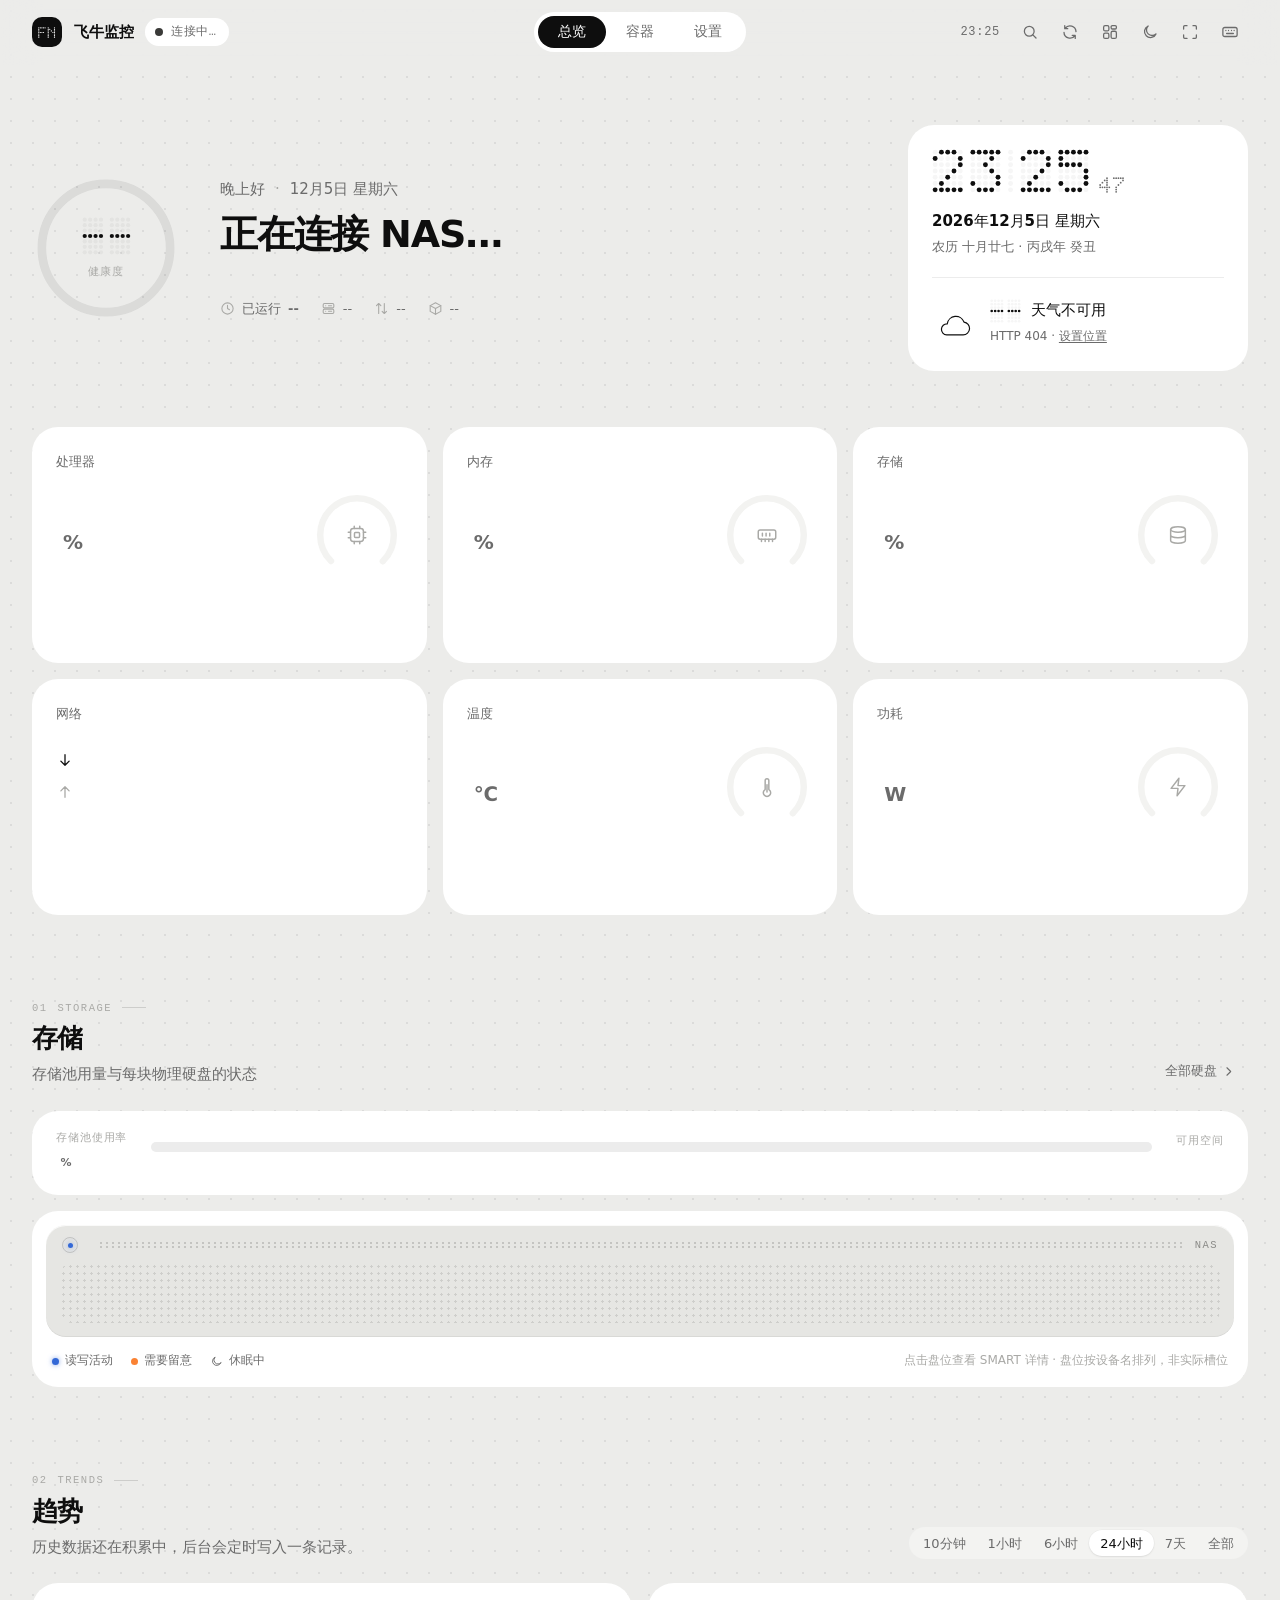
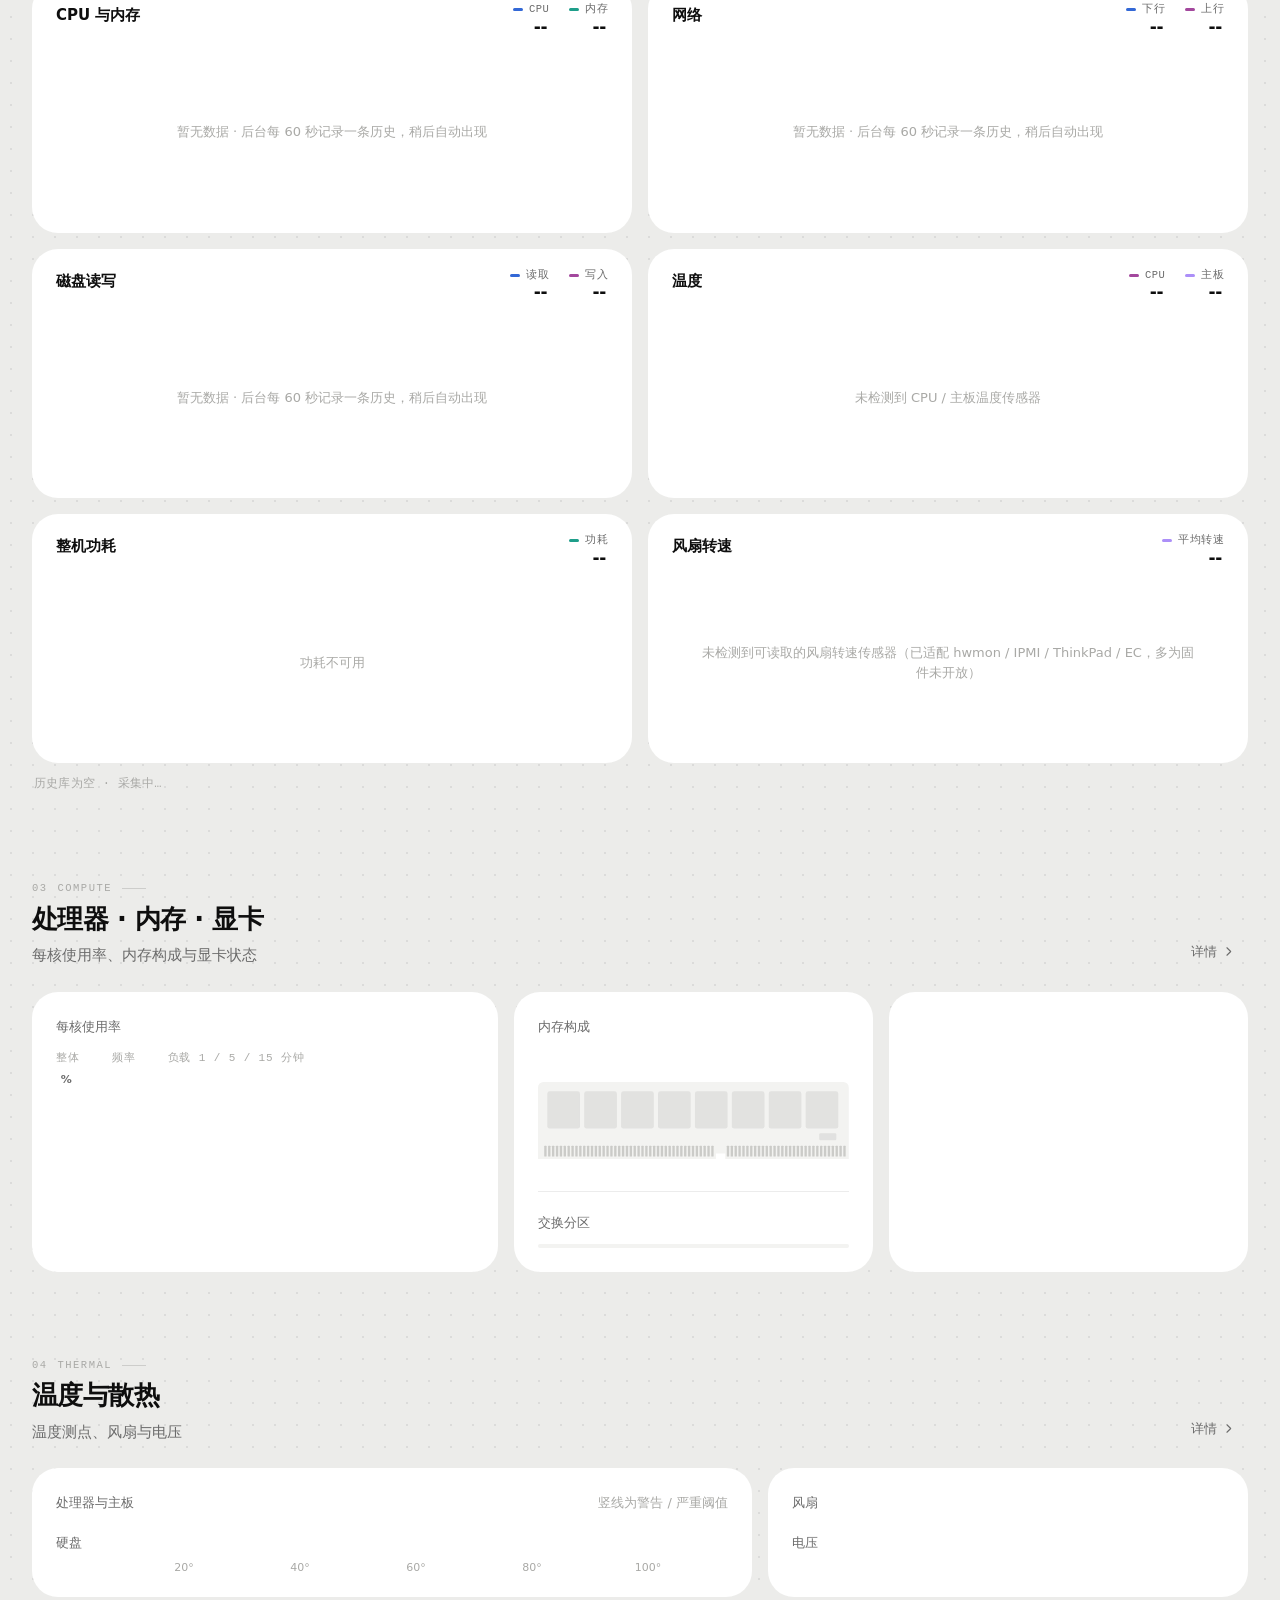
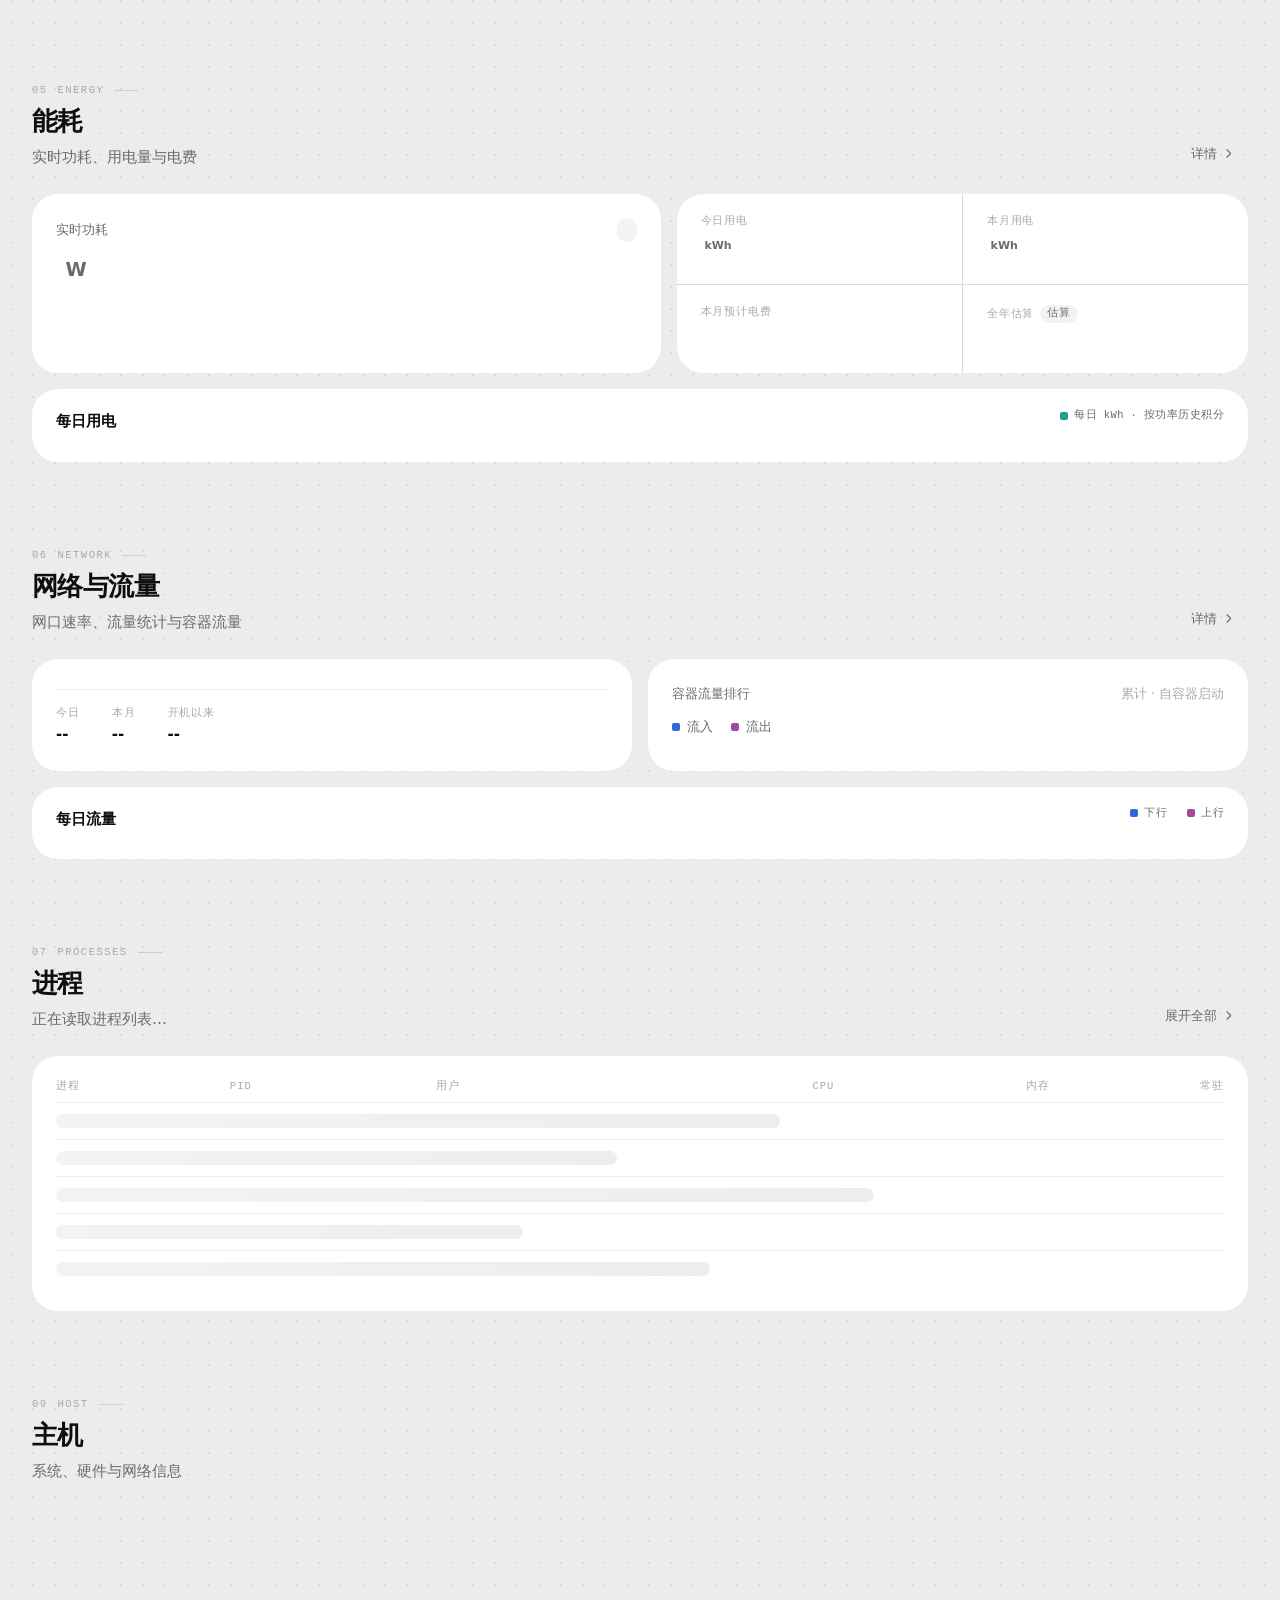
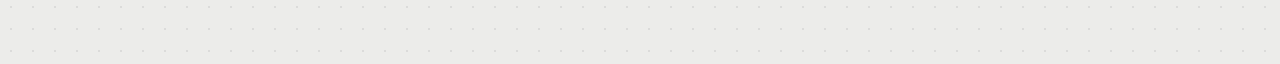
==== commit 2b5b7b0c: "✨ feat(release): v2.18.1 核显实测与按天统计 - 核显占用读取 i915 内核计数器，RC6 兜底并提供诊断接口 - 容器实时网速；近 30 天按天汇总与 /api/daily" ====
--- a/app/www/index.html
+++ b/app/www/index.html
@@ -373,7 +373,7 @@
 .field input{flex:1;border:0;outline:0;background:transparent;color:var(--ink-1);min-width:0;font-size:14px}
 .field input::placeholder{color:var(--ink-3)}
 .ctr-list{padding:6px var(--s6)}
-.ctr{display:grid;grid-template-columns:minmax(180px,1.5fr) minmax(120px,1fr) 150px 110px 110px 96px;gap:var(--s5);align-items:center;padding:15px 0;border-top:1px solid var(--line);cursor:pointer;transition:opacity var(--dur-2)}
+.ctr{display:grid;grid-template-columns:minmax(180px,1.5fr) minmax(120px,1fr) 150px 104px 118px 104px 96px;gap:var(--s5);align-items:center;padding:15px 0;border-top:1px solid var(--line);cursor:pointer;transition:opacity var(--dur-2)}
 .ctr:first-child{border-top:0}
 .ctr-head{cursor:default;font-size:var(--fs-xs);color:var(--ink-3);padding:14px 0 10px}
 .ctr-name{display:flex;align-items:center;gap:12px;min-width:0}
@@ -390,11 +390,16 @@
 .port.hit{background:var(--accent-soft);color:var(--accent)}
 .ctr-cpu{display:grid;grid-template-columns:1fr 52px;gap:10px;align-items:center}
 .ctr-cpu .spk{height:24px}
-.ctr-cpu b,.ctr-mem b{font-weight:600;font-variant-numeric:tabular-nums;text-align:right}
-.ctr-mem{font-variant-numeric:tabular-nums}
-.ctr-mem small,.ctr-up small{display:block;color:var(--ink-3);font-size:11.5px}
+.ctr-cpu b,.ctr-mem b,.ctr-net b{font-weight:600;font-variant-numeric:tabular-nums;text-align:right}
+.ctr-mem,.ctr-net{font-variant-numeric:tabular-nums}
+.ctr-mem small,.ctr-up small,.ctr-net small{display:block;color:var(--ink-3);font-size:11.5px}
+.ctr-net b,.ctr-net small{white-space:nowrap}
+.ctr-net>.faint{font-size:12px}
+.ar{font-style:normal;font-weight:600;margin-right:4px}
+.ar.dn{color:var(--e-blue)}
+.ar.up{color:var(--e-coral)}
 .ctr-up{font-size:var(--fs-sm);color:var(--ink-2)}
-.ctr.off .ctr-cpu,.ctr.off .ctr-mem{opacity:.4}
+.ctr.off .ctr-cpu,.ctr.off .ctr-mem,.ctr.off .ctr-net{opacity:.4}
 .acts{display:flex;justify-content:flex-end;gap:2px}
 .act{width:32px;height:32px;border-radius:50%;display:grid;place-items:center;color:var(--ink-2);transition:background var(--dur-1),color var(--dur-1)}
 .act:hover{background:var(--fill-1);color:var(--ink-1)}
@@ -571,7 +576,7 @@
 @media (max-width: 1120px){.hero{grid-template-columns:auto minmax(0,1fr)}
 .clock-card{grid-column:1 / -1;display:grid;grid-template-columns:auto 1fr;gap:var(--s6);align-items:center}
 .clock-card .wx{margin:0;padding:0 0 0 var(--s6);border-top:0;border-left:1px solid var(--line)}
-.ctr{grid-template-columns:minmax(160px,1.4fr) minmax(110px,1fr) 130px 96px 96px}
+.ctr{grid-template-columns:minmax(160px,1.4fr) minmax(110px,1fr) 130px 96px 112px 96px}
 .ctr .ctr-up{display:none}
 }
 @media (max-width: 960px){:root{--section-gap:64px;--page-pad:24px;--fs-hero:52px}
@@ -584,7 +589,7 @@
 .ctr-head{display:none !important}
 .ctr{grid-template-columns:minmax(0,1fr) auto;gap:10px 16px}
 .ctr .ports{grid-column:1 / -1;order:3}
-.ctr .ctr-cpu,.ctr .ctr-mem{display:none}
+.ctr .ctr-cpu,.ctr .ctr-mem,.ctr .ctr-net{display:none}
 }
 @media (max-width: 640px){:root{--page-pad:16px;--section-gap:52px;--fs-hero:40px;--fs-display:27px;--fs-h2:22px}
 .topbar-in{grid-template-columns:1fr auto;height:56px}
@@ -1190,6 +1195,12 @@
 .th-pair .numfield .u{min-width:18px}
 [data-theme="dark"] .bays::after{opacity:.35}
 .module:not(.in-view) .skel,.module:not(.in-view) .fan-ico svg,.module:not(.in-view) .bay-zz .dm{animation-play-state:paused}
+.est-pill{height:18px;padding:0 7px;margin-left:6px;font-size:10.5px;vertical-align:1px}
+.engine.wide{grid-template-columns:minmax(64px,auto) 1fr 40px}
+.diag-link{margin:8px 0 0 -12px;color:var(--ink-3)}
+.diag-link:hover{background:var(--fill-1);color:var(--ink-1)}
+dd .diag-link{margin:0;height:24px}
+.ctr-net-note{margin:10px 2px 0}
 </style>
 </head>
 <body>
@@ -2619,6 +2630,18 @@
 });
 }
 const GPU_TAG = { igpu: '核显', nvidia: 'NVIDIA', amd: 'AMD' };
+const GPU_ENG = [['render', '渲染'], ['video', '视频'], ['video_enhance', '视频增强'], ['blitter', '复制'], ['compute', '计算']];
+const GPU_DIAG = '/api/gpu?diag=1';
+const gpuIntel = g => g && g.vendor === '8086';
+const gpuEngs = g => GPU_ENG.filter(([k]) => g.engines && ok(g.engines[k]));
+const gpuMode = g => !gpuIntel(g) ? 'drv' : g.warming ? 'warm' : g.util_source === 'pmu' && gpuEngs(g).length ? 'pmu' : g.util_source === 'rc6' && ok(g.util) ? 'rc6' : 'none';
+const diagLink = () => `<a class="link-btn diag-link" href="${GPU_DIAG}" target="_blank" rel="noopener">${ic('info', 'i-sm')}诊断信息（反馈问题时附上）</a>`;
+const GPU_NOTE = {
+pmu: 'i915 PMU 实测（与 intel_gpu_top 同源），约 10 秒均值。',
+rc6: '按 GPU 省电态（RC6）驻留时间估算整体活跃度，不区分引擎；读取各引擎占用需要 i915 PMU。',
+warm: '正在采样，约 10 秒后显示。',
+none: '未能读取核显占用（i915 PMU 与 RC6 均不可用）。',
+};
 defineModule({
 id: 'compute', page: 'overview', kicker: 'COMPUTE', title: '处理器 · 内存 · 显卡', dek: '每核使用率、内存构成与显卡状态',
 actions: () => detailBtn('cpu'),
@@ -2672,20 +2695,27 @@
 if (+mem.swap_total > 0) { setText(x.swap, `${gb(mem.swap_used)} / ${gb(mem.swap_total)} GB`); x.swapW.hidden = false; rampBar(x.swapBar, mem.swap_used / mem.swap_total * 100, 'gen'); }
 else { setText(x.swap, '未启用'); x.swapW.hidden = true; }
 const gpus = o.gpu || [], g = gpus[0], names = ((o.hardware || {}).gpu) || [];
-const gsig = g ? g.name + g.type : 'none' + names.join();
+const mode = g ? gpuMode(g) : '', engs = g ? gpuEngs(g) : [];
+const gsig = g ? [g.name, g.type, mode, engs.map(e => e[0]).join(), +g.mem_total > 0].join('|') : 'none' + names.join();
 if (m.gsig !== gsig) {
 m.gsig = gsig;
+const row = (k, l, cls = '') => `<div class="engine ${cls}"><span>${l}</span><div class="bar thin"><i data-ref="gb_${k}"></i></div><span class="v" data-ref="gv_${k}">--</span></div>`;
+const rows = !g ? '' : mode === 'pmu' ? engs.map(([k, l]) => row(k, l)).join('') : mode === 'rc6' ? row('util', '活跃度（RC6 估算）', 'wide')
+: mode === 'drv' ? row('util', '利用率') + (+g.mem_total > 0 ? row('mem', '显存') : '') : '';
 x.gpuCard.innerHTML = g ? `<div class="label">${GPU_TAG[g.type] || '显卡'}<span class="faint lbl-r">${esc(String(g.name || '').replace(/ \(.*\)/, ''))}</span></div>
 <div class="big-stat dnum" style="margin-top:14px"><span class="dm" data-ref="gU"></span><span class="unit">%</span><span class="sub mono" style="margin-left:8px" data-ref="gF"></span></div>
-<div style="margin-top:18px" data-ref="gRows"></div><p class="sub" style="margin:14px 0 0" data-ref="gNote"></p>`
+<div style="margin-top:18px">${rows}</div><p class="sub" style="margin:14px 0 0" data-ref="gNote"></p>${mode === 'rc6' || mode === 'none' ? diagLink() : ''}`
 : `<div class="label">显卡</div>${emptyHTML('未检测到可监控的显卡', names.length ? esc(names.join('、')) + ' · 无法读取实时状态' : '支持 Intel 核显 / NVIDIA（nvidia-smi）/ AMD（amdgpu）', 'gpu')}`;
 Object.assign(x, collect(x.gpuCard));
 }
 if (g) {
-dnum(x.gU, g.util_avail ? g.util : null); inkTo(x.gU, ok(g.util) ? rampInk(g.util, 'gen') : '');
+const has = g.util_avail && ok(g.util);
+dnum(x.gU, has ? g.util : null); inkTo(x.gU, has ? rampInk(g.util, 'gen') : '');
 setText(x.gF, [ok(g.freq_mhz) ? F.int(g.freq_mhz) + ' MHz' : '', ok(g.temp) ? F.int(g.temp) + '℃' : ''].filter(Boolean).join(' · '));
-setHTML(x.gRows, `<div class="engine"><span>利用率</span><div class="bar thin"><i style="width:${clamp(+g.util || 0, 0, 100)}%;background:${ok(g.util) ? rampAt(g.util, 'gen') : ''}"></i></div><span class="v">${g.util_avail ? F.int(g.util) + '%' : '--'}</span></div>${+g.mem_total > 0 ? `<div class="engine"><span>显存</span><div class="bar thin"><i style="width:${clamp(+g.mem_pct || 0, 0, 100)}%;background:${rampAt(+g.mem_pct || 0, 'gen')}"></i></div><span class="v">${F.int(g.mem_pct)}%</span></div>` : ''}`);
-setText(x.gNote, !g.util_avail ? '该显卡驱动未开放利用率读数。' : g.util_proxy ? '利用率为按 GPU 频率推算的近似值。' : +g.mem_total > 0 ? `显存 ${F.bytesStr(g.mem_used)} / ${F.bytesStr(g.mem_total)}` : (gpus.length > 1 ? `另有 ${gpus.length - 1} 块显卡，详见处理器详情。` : ''));
+const bar = (k, v) => { rampBar(x['gb_' + k], ok(v) ? clamp(+v, 0, 100) : 0, 'gen'); setText(x['gv_' + k], ok(v) ? F.int(v) + '%' : '--'); };
+if (mode === 'pmu') engs.forEach(([k]) => bar(k, g.engines[k]));
+else if (mode === 'rc6' || mode === 'drv') { bar('util', has ? g.util : null); if (+g.mem_total > 0) bar('mem', g.mem_pct); }
+setText(x.gNote, mode !== 'drv' ? GPU_NOTE[mode] : !g.util_avail ? '该显卡驱动未开放利用率读数。' : +g.mem_total > 0 ? `显存 ${F.bytesStr(g.mem_used)} / ${F.bytesStr(g.mem_total)}` : (gpus.length > 1 ? `另有 ${gpus.length - 1} 块显卡，详见处理器详情。` : ''));
 }
 setHTML(m.r.dek, `${pc.length ? `${pc.length} 个核心整体 <b>${F.int(cpu.percent)}%</b>，最忙的是 C${mx}（${F.int(pc[mx])}%）。` : ''}${T ? `内存实际占用 <b>${gb(mp.app)} GB</b>，另有 ${gb(mp.cache + mp.buf)} GB 缓存可随时释放。` : ''}`);
 },
@@ -2767,6 +2797,31 @@
 const ds = lastDays(n);
 return { days: ds, rows: ds.map((d, i) => Object.assign({ dim: i !== ds.length - 1 }, ...keys.map(k => ({ [k]: (daysMap[k][dayKey(d)] || 0) })))) };
 }
+const Daily = {
+at: 0, data: null, p: null,
+get(maxAge = 300000) {
+if (Date.now() - this.at < maxAge) return Promise.resolve(this.data);
+if (this.p) return this.p;
+this.p = API.get('/api/daily?days=' + DAY_BARS).then(j => (j && Array.isArray(j.days) && j.days.length ? j : null)).catch(() => null)
+.then(j => { this.data = j; this.at = Date.now(); this.p = null; return j; });
+return this.p;
+},
+};
+function dailyFromApi(j, pick) {
+const ds = j.days, first = ds.findIndex(d => d.has_data && pick(d));
+if (first < 0) return null;
+const list = ds.slice(first), days = list.map(d => { const [y, mo, da] = d.day.split('-').map(Number); return new Date(y, mo - 1, da); });
+return { list, days, rows: list.map((d, i) => Object.assign({ dim: i !== list.length - 1 }, pick(d) || {})) };
+}
+const nul = (v, f) => v == null ? '无数据' : f(v);
+function avgW(o) {
+const ds = ((Daily.data || {}).days || []).filter(d => ok(d.kwh) && +d.power_h > 0);
+const h = ds.reduce((a, d) => a + +d.power_h, 0);
+if (h >= 1) return { w: ds.reduce((a, d) => a + +d.kwh, 0) * 1000 / h, basis: `近 ${ds.length} 天平均`, n: ds.length };
+const hp = Hist.peek('power', 'all'), pts = (hp && hp.points) || [];
+if (pts.length > 5) return { w: pts.reduce((a, p) => a + (+p[1] || 0), 0) / pts.length, basis: '功率历史平均' };
+return pwrOk(o) ? { w: +o.power.total, basis: '当前功率' } : null;
+}
 const barOpts = (days, series, fmt, h) => ({
 height: h, series, fmt,
 title: i => days[i] ? (days[i].getMonth() + 1) + '/' + days[i].getDate() + (i === days.length - 1 ? ' · 今天' : '') : '',
@@ -2784,8 +2839,8 @@
 }
 const ppI = c => c === 'hatch' ? '<i class="hatch"></i>' : `<i style="background:${c}"></i>`;
 const SRC_TXT = { rapl: '硬件 RAPL', estimated: '模型估算' };
-const avgPower = o => { const h = Hist.peek('power', 'all'), pts = (h && h.points) || []; if (pts.length > 5) return pts.reduce((a, p) => a + (+p[1] || 0), 0) / pts.length; return pwrOk(o) ? +o.power.total : null; };
-const monthProj = (mk, o) => { const w = avgPower(o); if (!ok(mk) || w == null) return null; const d = new Date(), end = new Date(d.getFullYear(), d.getMonth() + 1, 1); return { kwh: mk + w * (end - d) / 3.6e9, w }; };
+const monthProj = (mk, o) => { const a = avgW(o); if (!ok(mk) || !a) return null; const d = new Date(), end = new Date(d.getFullYear(), d.getMonth() + 1, 1); return { kwh: mk + a.w * (end - d) / 3.6e9, w: a.w, basis: a.basis }; };
+const yearProj = o => { const a = avgW(o); return a ? { kwh: a.w * 8.76, w: a.w, basis: a.basis } : null; };
 defineModule({
 id: 'energy', page: 'overview', dc: 'pwr', kicker: 'ENERGY', title: '能耗', dek: '实时功耗、用电量与电费',
 actions: () => detailBtn('power'),
@@ -2802,22 +2857,33 @@
 <div class="stat-cell"><div class="eyebrow">今日用电</div><div class="dnum"><span class="dm" data-ref="tk"></span><span class="unit">kWh</span></div><div class="sub" data-ref="tc"></div></div>
 <div class="stat-cell"><div class="eyebrow">本月用电</div><div class="dnum"><span class="dm" data-ref="mk"></span><span class="unit">kWh</span></div><div class="sub" data-ref="mc"></div></div>
 <div class="stat-cell"><div class="eyebrow">本月预计电费</div><div class="dnum"><span class="dm" data-ref="pc"></span></div><div class="sub" data-ref="pk"></div></div>
-<div class="stat-cell"><div class="eyebrow">开机以来</div><div class="dnum"><span class="dm" data-ref="bk"></span><span class="unit">kWh</span></div><div class="sub" data-ref="bc"></div></div>
+<div class="stat-cell"><div class="eyebrow">全年估算<span class="pill est-pill">估算</span></div><div class="dnum"><span class="dm" data-ref="yc"></span></div><div class="sub" data-ref="yk"></div></div>
 </div>
 </div>
 <div class="card chart-card" style="margin-top:16px">
-<div class="chart-head"><div class="chart-title" data-ref="barT">每日用电</div><div class="chart-legend"><span><span class="lk"><i class="kb0" style="--k:var(--e-teal)"></i>每日 kWh · 按功率历史积分</span></span></div></div>
+<div class="chart-head"><div class="chart-title" data-ref="barT">每日用电</div><div class="chart-legend"><span><span class="lk"><i class="kb0" style="--k:var(--e-teal)"></i><span data-ref="barL">每日 kWh · 按功率历史积分</span></span></span></div></div>
 <div data-ref="bars"></div><div class="chart-empty-s" data-ref="barE" hidden></div>
 </div>`;
 m.x = collect(body);
+const SER = [{ key: 'kwh', label: '用电', color: 'var(--e-teal)' }], fmt = v => nul(v, x => F.kwh(x) + ' kWh');
+const show = (days, rows, title, legend, extra) => {
+if (!m.bars) m.bars = new BarChart(m.x.bars, barOpts(days, SER, fmt, 132));
+Object.assign(m.bars.opt, barOpts(days, SER, fmt, 132));
+if (extra) { const t0 = m.bars.opt.title; m.bars.opt.title = i => t0(i) + extra(i); }
+const any = !!rows.length; m.x.barE.hidden = any; m.x.bars.hidden = !any;
+setText(m.x.barT, any ? title(days.length) : '近 30 天用电'); setText(m.x.barL, legend);
+if (any) m.bars.setData(rows);
+};
 m.loadBars = async () => {
+const j = await Daily.get(), r = j && dailyFromApi(j, d => ok(d.kwh) ? { kwh: +d.kwh } : null);
+setText(m.x.barE, '暂无功率数据：采集满一段时间后这里会显示每天的用电量');
+if (j) {
+if (!r) return show([], [], () => '', '每日 kWh');
+return show(r.days, r.rows, n => `近 ${n} 天用电`, '每日 kWh · 功率历史积分', i => { const d = r.list[i]; if (!d) return ''; const part = ok(d.power_h) && d.power_h < 23.5 ? ` · 数据 ${F.d1(d.power_h)} 小时` : ''; return (ok(d.cost) ? ' · ' + F.yuan(d.cost) : '') + part; });
+}
 const d = await Hist.get('power', 'all', 600000).catch(() => null), pts = (d && d.points) || [];
 const map = { kwh: dailyIntegral(pts, 1 / 3.6e6) }, { days, rows } = dailyRows(map, ['kwh'], pts.length ? pts[0][0] : 0);
-if (!m.bars) m.bars = new BarChart(m.x.bars, barOpts(days, [{ key: 'kwh', label: '用电', color: 'var(--e-teal)' }], v => F.kwh(v) + ' kWh', 132));
-Object.assign(m.bars.opt, barOpts(days, m.bars.opt.series, m.bars.opt.fmt, 132));
-const any = pts.length > 1; m.x.barE.hidden = any; m.x.bars.hidden = !any;
-setText(m.x.barE, '暂无功率历史，无法统计每日用电'); setText(m.x.barT, `近 ${days.length} 天用电`);
-if (any) m.bars.setData(rows);
+show(pts.length > 1 ? days : [], pts.length > 1 ? rows : [], n => `近 ${n} 天用电`, '每日 kWh · 按功率历史积分');
 };
 },
 update(o, m) {
@@ -2834,8 +2900,10 @@
 dnum(x.tk, en ? en.today_kwh : null, F.kwh); setText(x.tc, co ? '电费 ' + F.yuan(co.today_yuan) : '--');
 dnum(x.mk, en ? en.month_kwh : null, F.kwh); setText(x.mc, co ? '电费 ' + F.yuan(co.month_yuan) : '--');
 const pj = en ? monthProj(en.month_kwh, o) : null, pk = pj ? pj.kwh : null;
-if (x.pc) dot(x.pc).set(pk != null && ok(rate) ? F.yuan(pk * rate) : '--'); setText(x.pk, pk != null ? `约 ${F.kwh(pk)} kWh · 剩余天数按平均 ${F.d1(pj.w)} W` : '本月数据不足');
-dnum(x.bk, en ? en.boot_kwh : null, F.kwh); setText(x.bc, en && ok(rate) ? `电费 ${F.yuan(en.boot_kwh * rate)} · 按当前功率估` : '--');
+if (x.pc) dot(x.pc).set(pk != null && ok(rate) ? F.yuan(pk * rate) : '--'); setText(x.pk, pk != null ? `约 ${F.kwh(pk)} kWh · 剩余天数按${pj.basis} ${F.d1(pj.w)} W` : '本月数据不足');
+const yp = has || Daily.data ? yearProj(o) : null;
+if (x.yc) dot(x.yc).set(yp && ok(rate) ? F.yuan(yp.kwh * rate) : '--');
+setText(x.yk, yp ? `约 ${F.int(yp.kwh)} kWh · ${yp.basis} ${F.d1(yp.w)} W × 8760 小时` : '暂无可用的功率数据');
 const sl = disksOf(o).filter(isSleep).length, dw = S.cfg && S.cfg.power_disk_typical_w;
 setHTML(m.r.dek, !has ? '功耗不可用。' : `此刻 <b>${F.d1(p.total)} W</b>${ok(rate) ? `，按电价 ${esc(rate)} 元/kWh` : ''}${pk != null && ok(rate) ? `，本月电费预计 <b>${F.yuan(pk * rate)}</b>` : ''}。${sl ? `${sl} 块硬盘休眠中${ok(dw) ? `，每块约省 ${esc(dw)} W` : ''}。` : ''}`);
 if (!m.barsAt || Date.now() - m.barsAt > 600000) { m.barsAt = Date.now(); m.loadBars(); }
@@ -2872,15 +2940,22 @@
 <div data-ref="bars"></div><div class="chart-empty-s" data-ref="barE" hidden></div>
 </div>`;
 m.x = collect(body);
+const SER = [{ key: 'rx', label: '下行', color: 'var(--e-blue)' }, { key: 'tx', label: '上行', color: 'var(--e-coral)' }], fmt = v => nul(v, F.bytesStr);
+const show = (days, rows, title) => {
+m.daily = rows;
+if (!m.bars) m.bars = new BarChart(m.x.bars, barOpts(days, SER, fmt, 140));
+Object.assign(m.bars.opt, barOpts(days, SER, fmt, 140));
+const any = !!rows.length; m.x.barE.hidden = any; m.x.bars.hidden = !any;
+setText(m.x.barT, any ? title : '近 30 天流量');
+if (any) m.bars.setData(rows);
+};
 m.loadBars = async () => {
+const j = await Daily.get(), r = j && dailyFromApi(j, d => ok(d.rx) ? { rx: +d.rx, tx: +d.tx || 0 } : null);
+setText(m.x.barE, '暂无流量数据：采集满一段时间后这里会显示每天的上下行流量');
+if (j) return r ? show(r.days, r.rows, `近 ${r.days.length} 天流量 · ${j.exclude_bridge ? '物理网口' : '全部网口（含 Docker 网桥）'}，按网口计数器`) : show([], [], '');
 const d = await Hist.get('net', 'all', 600000).catch(() => null), rx = (d && d.rx) || [], tx = (d && d.tx) || [];
 const map = { rx: dailyIntegral(rx, 1), tx: dailyIntegral(tx, 1) }, { days, rows } = dailyRows(map, ['rx', 'tx'], rx.length ? rx[0][0] : 0);
-m.daily = rows;
-if (!m.bars) m.bars = new BarChart(m.x.bars, barOpts(days, [{ key: 'rx', label: '下行', color: 'var(--e-blue)' }, { key: 'tx', label: '上行', color: 'var(--e-coral)' }], F.bytesStr, 140));
-Object.assign(m.bars.opt, barOpts(days, m.bars.opt.series, F.bytesStr, 140));
-const any = rx.length > 1; m.x.barE.hidden = any; m.x.bars.hidden = !any;
-setText(m.x.barE, '暂无网络历史，无法统计每日流量'); setText(m.x.barT, `近 ${days.length} 天流量 · 物理网口，按速率历史积分`);
-if (any) m.bars.setData(rows);
+show(rx.length > 1 ? days : [], rx.length > 1 ? rows : [], `近 ${days.length} 天流量 · 物理网口，按速率历史积分`);
 };
 },
 update(o, m) {
@@ -2910,7 +2985,7 @@
 setHTML(x.rank, cs.length ? rankHTML(cs, 6) : emptyHTML(dockerOk(dk) ? '没有运行中的容器' : 'Docker 不可用', dockerOk(dk) ? '' : esc((dk && dk.error) || ''), 'box'));
 if (!m.barsAt || Date.now() - m.barsAt > 600000) { m.barsAt = Date.now(); m.loadBars(); }
 let dek = tt ? `今天下载 <b>${F.bytesStr(tt.today_rx)}</b>、上传 ${F.bytesStr(tt.today_tx)}` : '流量统计加载中';
-const prev = (m.daily || []).slice(0, -1).filter(r => r.rx > 0);
+const prev = (m.daily || []).slice(0, -1).filter(r => +r.rx > 0);
 if (tt && prev.length >= 2) { const avg = prev.reduce((a, r) => a + r.rx, 0) / prev.length, diff = avg ? (tt.today_rx - avg) / avg * 100 : 0; if (avg) dek += `，${diff >= 0 ? '高于' : '低于'} ${prev.length} 天日均 ${F.int(Math.abs(diff))}%`; }
 dek += '。';
 if (cs.length) { const total = cs.reduce((a, c) => a + (+c.total_bytes || 0), 0); if (total) dek += `${esc(cs[0].name)} 是累计流量最大的容器，占 ${F.int(cs[0].total_bytes / total * 100)}%。`; }
@@ -3085,7 +3160,9 @@
 setHTML(x.procs, procRows(((S.procs || {}).processes || []).slice(0, 8), 'cpu'));
 setHTML(x.spec, kvHTML([['型号', dash(hc.model || c.model)], ['核心 / 线程', `${dash(c.cores)} / ${dash(c.threads)}`], ['插槽', dash(c.sockets)], ['当前频率', ok(c.frequency_mhz) && c.frequency_mhz > 0 ? (c.frequency_mhz / 1000).toFixed(2) + ' GHz' : dash(null)], ['架构', dash(hc.arch || (o.system || {}).arch)]]));
 const gs = o.gpu || [];
-setHTML(x.gpu, gs.length ? gs.map(g => kvHTML([['型号', esc(g.name) + (GPU_TAG[g.type] ? ` <span class="pill">${GPU_TAG[g.type]}</span>` : '')], ['利用率', g.util_avail ? F.d1(g.util) + '%' + (g.util_proxy ? '（按频率推算）' : '') : dash(null)], ['温度', ok(g.temp) ? F.d1(g.temp) + ' ℃' : dash(null)], ['频率', ok(g.freq_mhz) ? F.int(g.freq_mhz) + ' MHz' : dash(null)], ['显存', +g.mem_total > 0 ? `${F.bytesStr(g.mem_used)} / ${F.bytesStr(g.mem_total)}（${F.d1(g.mem_pct)}%）` : dash(null)]])).join('') : `<div class="card pad">${emptyHTML('未检测到可监控的显卡', esc(((o.hardware || {}).gpu || []).join('、')))}</div>`);
+setHTML(x.gpu, gs.length ? gs.map(g => { const md = gpuMode(g), iu = gpuIntel(g);
+const util = md === 'pmu' ? `${F.d1(g.util)}%<div class="sub">${gpuEngs(g).map(([k, l]) => `${l} ${F.int(g.engines[k])}%`).join(' · ')}</div>` : md === 'rc6' ? `${F.d1(g.util)}%（RC6 活跃度估算）` : md === 'warm' ? '<span class="faint">采样中…</span>' : g.util_avail && ok(g.util) ? F.d1(g.util) + '%' : iu ? `<span class="faint">未能读取</span> ${diagLink()}` : dash(null);
+return kvHTML([['型号', esc(g.name) + (GPU_TAG[g.type] ? ` <span class="pill">${GPU_TAG[g.type]}</span>` : '')], ['利用率', util], ['温度', ok(g.temp) ? F.d1(g.temp) + ' ℃' : iu ? '<span class="faint">核显无独立温度读数（见 CPU 温度）</span>' : dash(null)], ['频率', ok(g.freq_mhz) ? F.int(g.freq_mhz) + ' MHz' + (ok(g.freq_req_mhz) ? `<div class="sub">请求 ${F.int(g.freq_req_mhz)} MHz</div>` : '') : dash(null)], ['显存', +g.mem_total > 0 ? `${F.bytesStr(g.mem_used)} / ${F.bytesStr(g.mem_total)}（${F.d1(g.mem_pct)}%）` : g.shared_memory ? '<span class="faint">与系统共享内存</span>' : dash(null)]]); }).join('') : `<div class="card pad">${emptyHTML('未检测到可监控的显卡', esc(((o.hardware || {}).gpu || []).join('、')))}</div>`);
 };
 },
 },
@@ -3267,6 +3344,7 @@
 b.innerHTML = `<div class="sheet-hero"><div><div class="eyebrow">CPU</div><div class="dnum"><span class="dm" data-ref="cpu"></span><span class="unit">%</span></div></div><div style="text-align:right"><div class="eyebrow">内存</div><div class="dnum sec"><span class="dm" data-ref="mem"></span><span class="unit" data-ref="memU"></span></div></div></div>
 <div class="ctr-acts" data-ref="acts"></div>
 <div class="card chart-card"><div class="chart-head"><div class="chart-title">CPU · 近几分钟</div><span data-ref="state"></span></div><div style="height:64px" data-ref="sp"></div></div>
+${sec('实时网速', '<span class="faint">30 秒均值</span>')}<div class="stat-cells ctr-rates"><div class="stat-cell"><div class="eyebrow"><i class="ar dn">↓</i>下行 · 接收</div><div class="dnum"><span class="dm" data-ref="rx"></span><span class="unit" data-ref="rxU"></span></div></div><div class="stat-cell"><div class="eyebrow"><i class="ar up">↑</i>上行 · 发送</div><div class="dnum"><span class="dm" data-ref="tx"></span><span class="unit" data-ref="txU"></span></div></div></div><p class="sub ctr-net-note" data-ref="netN"></p>
 ${sec('详情')}<div data-ref="kv"></div>`;
 const x = collect(b), sp = makeSpark(); x.sp.append(sp);
 x.acts.addEventListener('click', e => { const btn = e.target.closest('[data-act]'); if (btn) Docker.act(btn.dataset.id, btn.dataset.name, btn.dataset.act, btn); });
@@ -3279,8 +3357,11 @@
 setHTML(x.acts, pend ? `<span class="spin"></span><span class="pending-t">${Docker.PEND[pend]}</span>` : (run
 ? `<button class="btn" type="button" data-act="restart" ${ids}>${ic('restart')}重启</button><button class="btn danger" type="button" data-act="stop" ${ids}>${ic('stop')}停止</button>`
 : `<button class="btn primary" type="button" data-act="start" ${ids}>${ic('play')}启动</button>`) + (run && hp ? `<a class="btn ghost" href="${esc(location.protocol + '//' + location.hostname + ':' + hp + '/')}" target="_blank" rel="noopener noreferrer">${ic('ext')}打开 :${esc(hp)}</a>` : ''));
+const rOk = ctrRateOk(c);
+dnumU(x.rx, x.rxU, rOk ? +c.rx_rate : null, F.rate); dnumU(x.tx, x.txU, rOk ? +c.tx_rate : null, F.rate);
+setText(x.netN, !run ? '容器未运行' : c.net_host ? 'host 网络模式：与宿主机共用网卡，Docker 不单独统计' : !rOk ? '采样中，约 30 秒后显示' : c.net_src === 'stats' ? '按 docker stats 的累计读数差分估算（只有 3 位有效数字，低速时偏粗）' : '容器网络命名空间计数器差分，精确到字节');
 const bb = S.ctrBuf[c.id]; sp.set([{ values: run && bb && bb.length > 1 ? bb : [0, 0] }], { min: 0, max: Math.max(5, ...(bb || [0])), live: run ? 'ink' : 'none' });
-setHTML(x.kv, kvHTML([['镜像', `<span class="mono">${esc(c.image)}</span>`], ['容器 ID', `<span class="mono">${esc(c.id)}</span>`], ['状态', esc(zhStatus(c.status) || c.state || '--')], ['端口', ctrPorts(c.ports).length ? ctrPorts(c.ports).map(p => `<span class="port">${esc(p)}</span>`).join(' ') : '<span class="faint">无映射</span>'], ['内存', run && c.mem_usage ? `${esc(c.mem_usage)}${c.mem_percent ? `（${esc(c.mem_percent)}%）` : ''}` : '<span class="faint">—</span>'], ['网络 I/O', run && c.net ? esc(c.net) : '<span class="faint">—</span>'], ['创建时间', dash(c.created)]]));
+setHTML(x.kv, kvHTML([['镜像', `<span class="mono">${esc(c.image)}</span>`], ['容器 ID', `<span class="mono">${esc(c.id)}</span>`], ['状态', esc(c.status_zh || zhStatus(c.status) || c.state || '--')], ['端口', ctrPorts(c.ports).length ? ctrPorts(c.ports).map(p => `<span class="port">${esc(p)}</span>`).join(' ') : '<span class="faint">无映射</span>'], ['内存', run && c.mem_usage ? `${esc(c.mem_usage)}${c.mem_percent ? `（${esc(c.mem_percent)}%）` : ''}` : '<span class="faint">—</span>'], ['累计流量', run && !c.net_host && (ok(c.net_in_bytes) || c.net) ? (ok(c.net_in_bytes) && ok(c.net_out_bytes) ? `↓ ${F.bytesStr(c.net_in_bytes)} · ↑ ${F.bytesStr(c.net_out_bytes)}<div class="sub">自容器启动</div>` : esc(c.net)) : '<span class="faint">—</span>'], ['创建时间', dash(c.created)]]));
 };
 },
 },
@@ -3386,6 +3467,14 @@
 ? `<button class="act" type="button" data-act="restart" ${ids} title="重启" aria-label="重启 ${esc(c.name)}">${ic('restart')}</button><button class="act danger" type="button" data-act="stop" ${ids} title="停止" aria-label="停止 ${esc(c.name)}">${ic('stop')}</button>`
 : `<button class="act go" type="button" data-act="start" ${ids} title="启动" aria-label="启动 ${esc(c.name)}">${ic('play')}</button>`;
 };
+const ctrRateOk = c => ctrRun(c) && ok(c.rx_rate) && ok(c.tx_rate);
+const ctrNetTxt = c => !ctrRun(c) ? '—' : c.net_host ? '宿主网络' : ctrRateOk(c) ? `↓ ${F.rateStr(c.rx_rate)} · ↑ ${F.rateStr(c.tx_rate)}` : '采样中';
+function ctrNetHTML(c) {
+if (!ctrRun(c)) return '<span class="faint">—</span>';
+if (c.net_host) return '<span class="faint" title="host 网络模式与宿主机共用网卡，Docker 不单独统计流量">宿主网络</span>';
+if (!ctrRateOk(c)) return '<span class="faint" title="需要两次采样（约 30 秒）才能算出速率">采样中…</span>';
+return `<b><i class="ar dn">↓</i>${esc(F.rateStr(c.rx_rate))}</b><small><i class="ar up">↑</i>${esc(F.rateStr(c.tx_rate))}</small>`;
+}
 function feedDocker(d) {
 if (!dockerOk(d)) return;
 const now = Date.now(); if (S._ctrFed && now - S._ctrFed < 4000) return; S._ctrFed = now;
@@ -3406,7 +3495,7 @@
 <div class="stat-cell"><div class="eyebrow">容器内存</div><div class="dnum"><span class="dm" data-ref="sMem"></span><span class="unit" data-ref="sMemU"></span></div><div class="sub" data-ref="sMemT"></div></div>
 <div class="stat-cell"><div class="eyebrow">镜像</div><div class="dnum"><span class="dm" data-ref="sImg"></span></div><div class="sub">本地镜像</div></div>
 </div>
-<div class="card ctr-list"><div class="ctr ctr-head" data-ref="head" hidden><span>容器</span><span>端口</span><span>CPU · 近几分钟</span><span>内存</span><span class="ctr-up">运行时长</span><span></span></div><div data-ref="list"></div>
+<div class="card ctr-list"><div class="ctr ctr-head" data-ref="head" hidden><span>容器</span><span>端口</span><span>CPU · 近几分钟</span><span>内存</span><span class="ctr-net">网络 · 30 秒均值</span><span class="ctr-up">运行时长</span><span></span></div><div data-ref="list"></div>
 <div class="empty" data-ref="empty" hidden><svg class="art" viewBox="0 0 120 84" fill="none" stroke="currentColor" stroke-width="1.4" stroke-linecap="round" stroke-linejoin="round"><path d="M60 10 88 25v30L60 70 32 55V25L60 10Z" stroke-dasharray="3 4"/><path d="M32 25l28 15 28-15M60 40v30"/><circle cx="92" cy="62" r="9"/><path d="m98.5 68.5 7 7"/></svg><b data-ref="emptyT">没有匹配的容器</b><span>换个关键词，或查看全部容器。</span><button class="btn" type="button" data-ref="clear">清除筛选</button></div>
 <div data-ref="na"></div></div>`;
 m.x = collect(body); m.rows = {};
@@ -3431,6 +3520,7 @@
 <div class="ports">${ctrPorts(c.ports).length ? ctrPorts(c.ports).slice(0, 4).map(p => `<span class="port">${esc(p)}</span>`).join('') + (ctrPorts(c.ports).length > 4 ? `<span class="port">+${ctrPorts(c.ports).length - 4}</span>` : '') : '<span class="faint" style="font-size:12px">无端口映射</span>'}</div>
 <div class="ctr-cpu"><div class="spk" data-ref="sp"></div><b data-ref="cpu"></b></div>
 <div class="ctr-mem"><b data-ref="mem"></b><small data-ref="memp"></small></div>
+<div class="ctr-net" data-ref="net"></div>
 <div class="ctr-up" data-ref="up"></div>
 <div class="acts" data-ref="acts"></div>
 </div>`);
@@ -3445,6 +3535,7 @@
 setText(r.cpu, on && cpu != null ? F.d1(cpu) + '%' : '—');
 setText(r.mem, on && mem != null ? F.bytesStr(mem) : '—'); setText(r.memp, on && c.mem_percent ? c.mem_percent + '%' : '');
 row._sp.set([{ values: on && bb.length > 1 ? bb : [0, 0] }], { min: 0, max: Math.max(5, ...bb), live: on ? 'ink' : 'none' });
+setHTML(r.net, ctrNetHTML(c));
 setHTML(r.up, pend ? `<span class="pending-t">${Docker.PEND[pend]}</span>` : on ? esc(zhDur(c.uptime || c.status).replace(/^运行\s*/, '')) : `<span class="faint">${esc(zhDur(c.uptime) || c.state || '已停止')}</span>`);
 setHTML(r.acts, pend ? '<span class="spin" aria-label="处理中"></span>' : actBtns(c));
 });
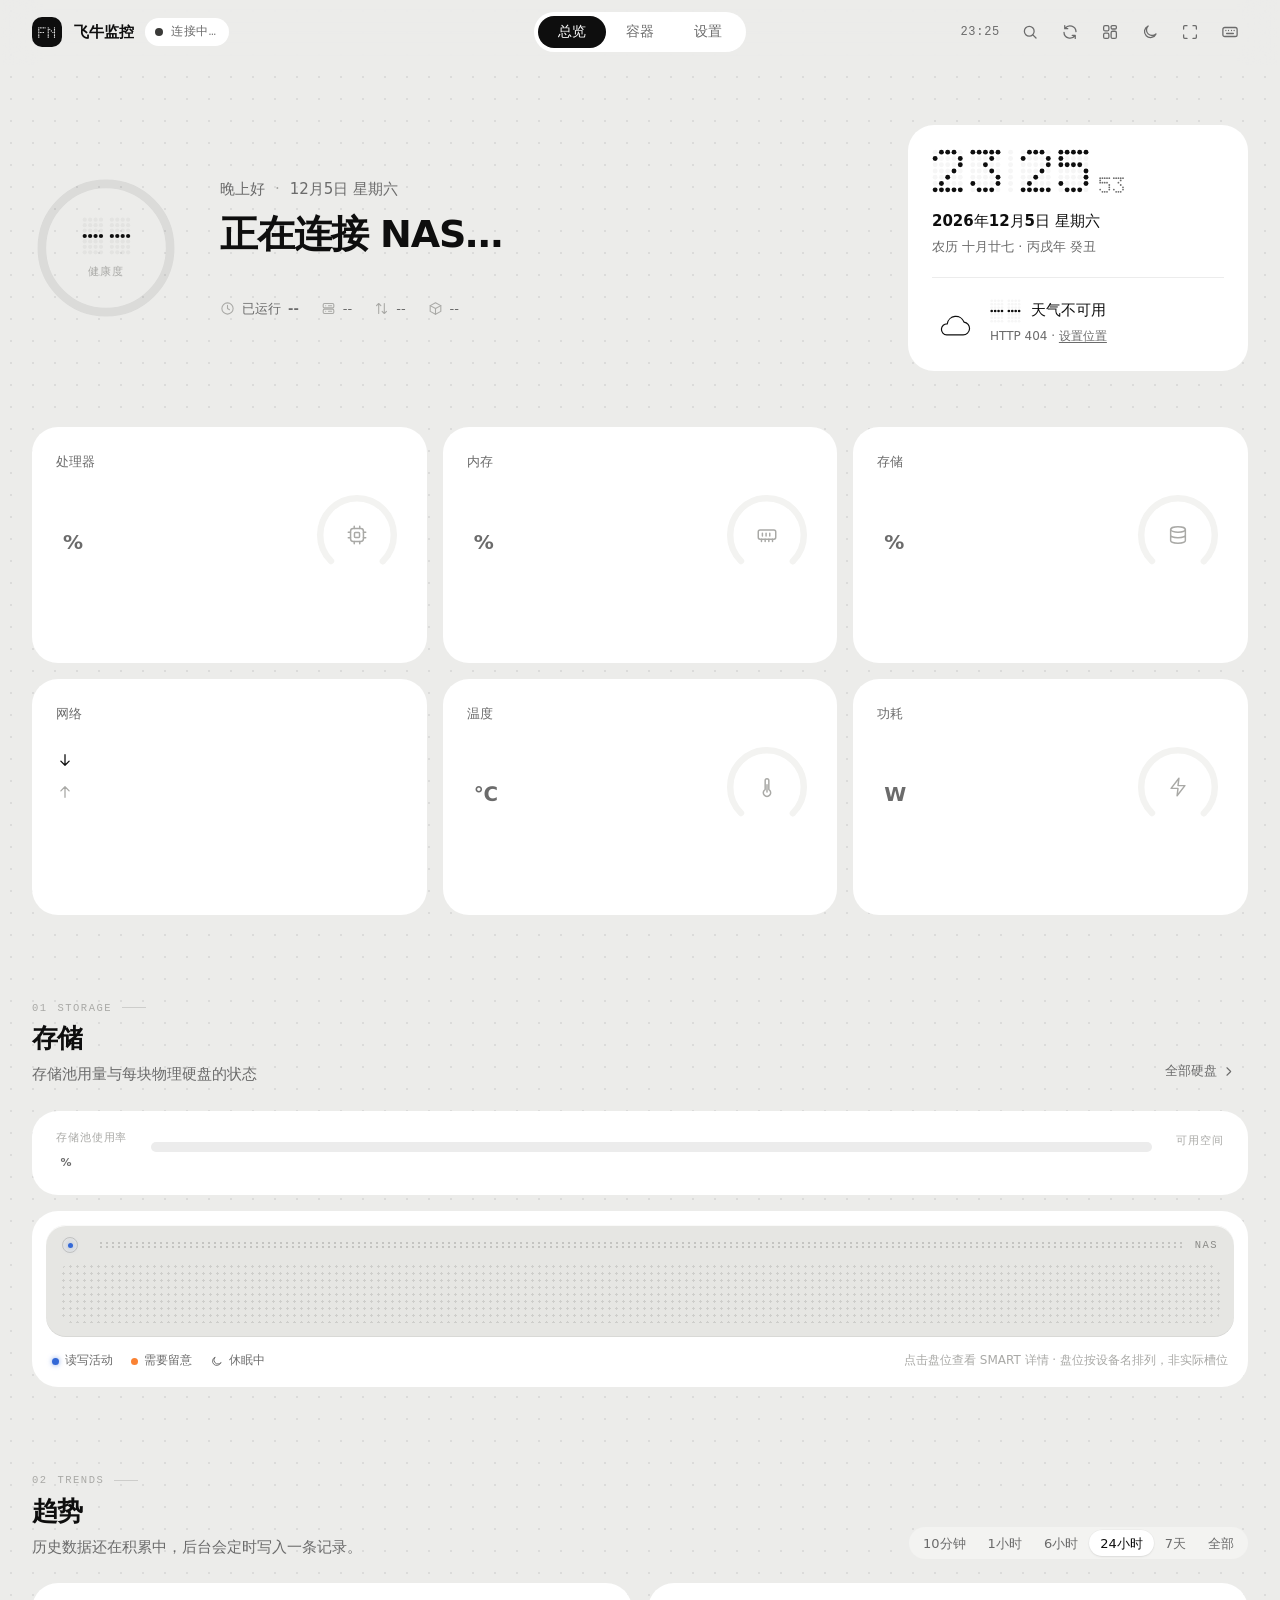
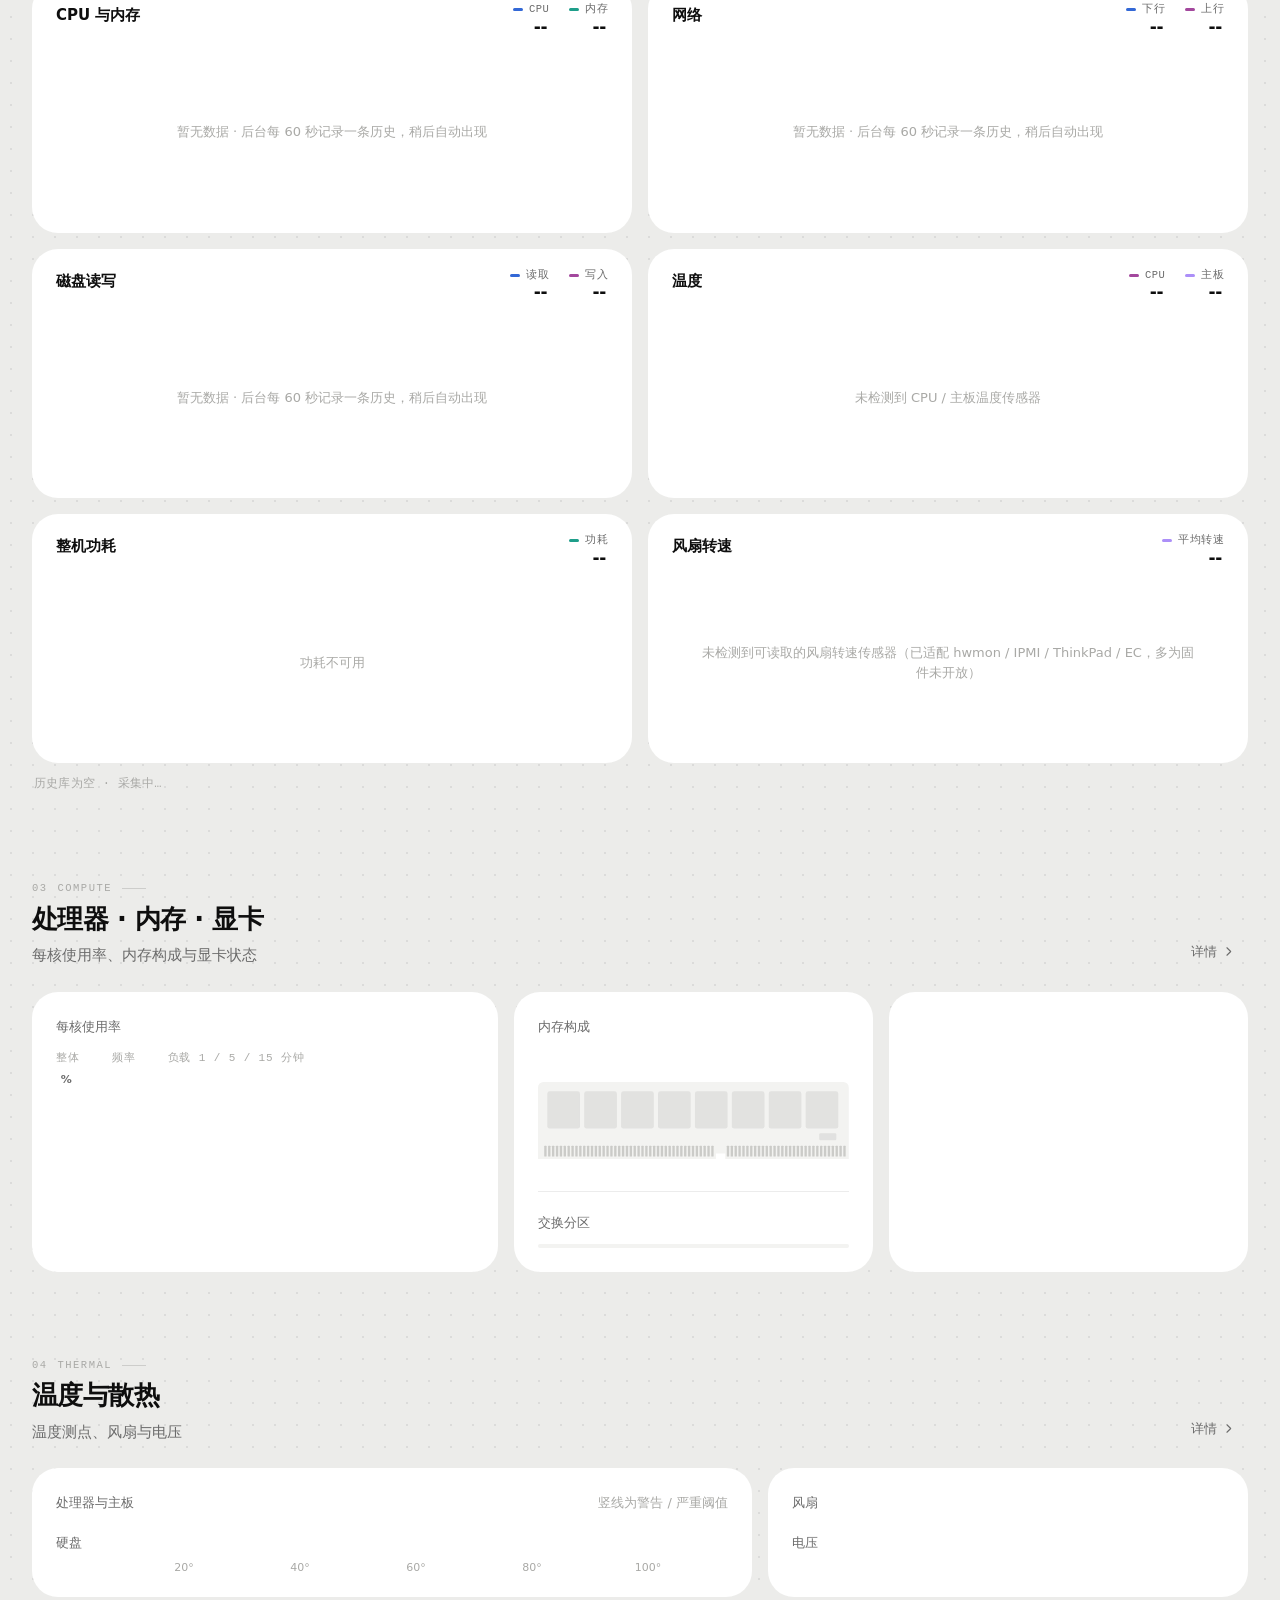
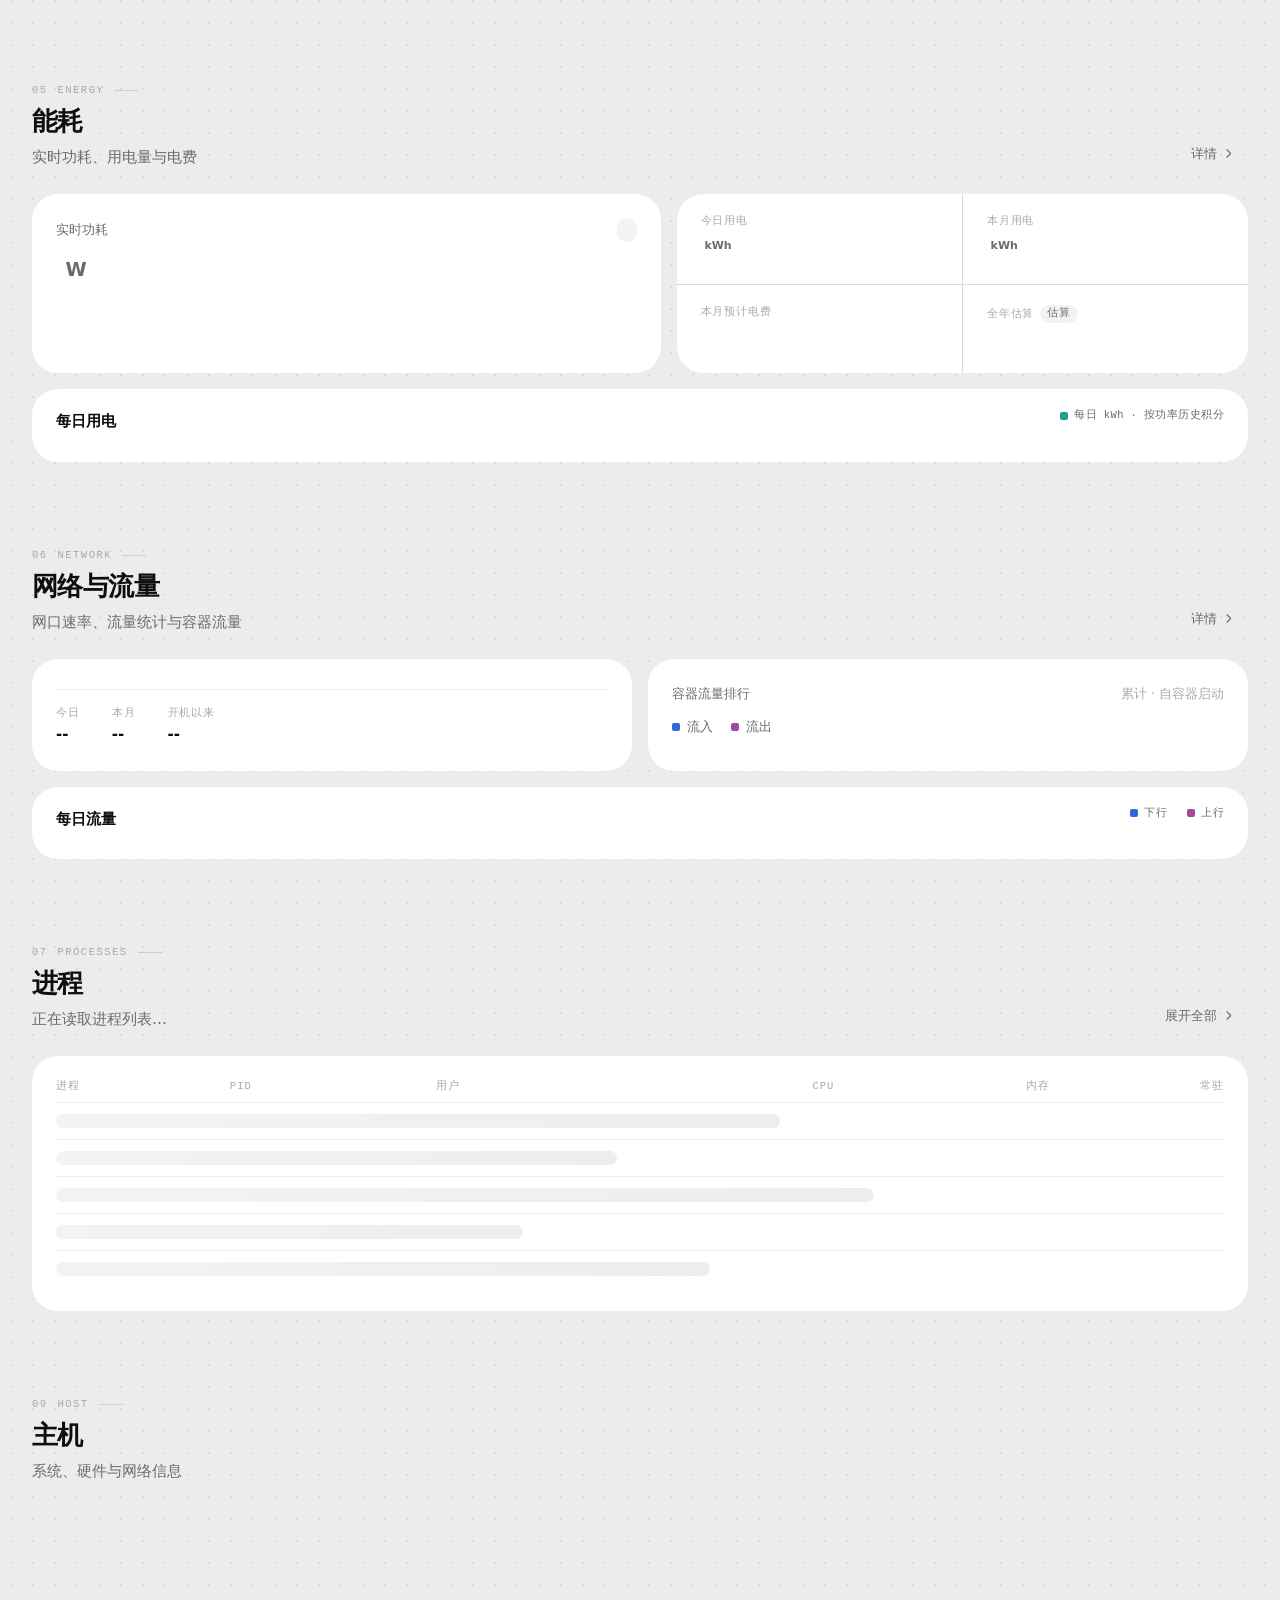
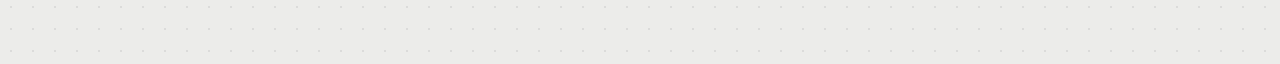
==== commit 1d84d995: "✨ feat(release): v2.18.2 健康提醒忽略与新图标 - 健康检查问题项可忽略，设置中管理，项目变化自动重新提醒 - 全新点阵应用图标与网站 favicon - 修复天气自动定位开关" ====
--- a/app/www/index.html
+++ b/app/www/index.html
@@ -8,7 +8,8 @@
 <meta name="viewport" content="width=device-width, initial-scale=1, viewport-fit=cover">
 <meta name="color-scheme" content="light dark">
 <meta name="referrer" content="same-origin">
-<link rel="icon" href="data:,">
+<link rel="icon" type="image/svg+xml" href="data:image/svg+xml,%3Csvg xmlns='http://www.w3.org/2000/svg' viewBox='0 0 32 32'%3E%3Cdefs%3E%3ClinearGradient id='g' x2='0' y2='1'%3E%3Cstop offset='0' stop-color='%23262626'/%3E%3Cstop offset='1' stop-color='%230A0A0A'/%3E%3C/linearGradient%3E%3C/defs%3E%3Crect width='32' height='32' rx='7.2' fill='url(%23g)'/%3E%3Crect x='0.125' y='0.125' width='31.75' height='31.75' rx='7.1' fill='none' stroke='%23fff' stroke-opacity='.09' stroke-width='0.25'/%3E%3Ccircle cx='8.8' cy='23.2' r='1.78' fill='%232FA36B'/%3E%3Ccircle cx='8.8' cy='18.4' r='1.44' fill='rgba(255,255,255,.075)'/%3E%3Ccircle cx='8.8' cy='13.6' r='1.44' fill='rgba(255,255,255,.075)'/%3E%3Ccircle cx='8.8' cy='8.8' r='1.44' fill='rgba(255,255,255,.075)'/%3E%3Ccircle cx='13.6' cy='23.2' r='1.78' fill='%232FA36B'/%3E%3Ccircle cx='13.6' cy='18.4' r='1.78' fill='%232FA36B'/%3E%3Ccircle cx='13.6' cy='13.6' r='1.44' fill='rgba(255,255,255,.075)'/%3E%3Ccircle cx='13.6' cy='8.8' r='1.44' fill='rgba(255,255,255,.075)'/%3E%3Ccircle cx='18.4' cy='23.2' r='1.78' fill='%239BC53D'/%3E%3Ccircle cx='18.4' cy='18.4' r='1.78' fill='%239BC53D'/%3E%3Ccircle cx='18.4' cy='13.6' r='1.78' fill='%239BC53D'/%3E%3Ccircle cx='18.4' cy='8.8' r='1.44' fill='rgba(255,255,255,.075)'/%3E%3Ccircle cx='23.2' cy='23.2' r='1.78' fill='%23FA8233'/%3E%3Ccircle cx='23.2' cy='18.4' r='1.78' fill='%23FA8233'/%3E%3Ccircle cx='23.2' cy='13.6' r='1.78' fill='%23FA8233'/%3E%3Ccircle cx='23.2' cy='8.8' r='1.78' fill='%23FA8233'/%3E%3C/svg%3E">
+<link rel="apple-touch-icon" href="[data-uri]">
 <title>飞牛监控</title>
 <script>
   /* 尽早应用外观（本地缓存），避免首屏闪烁；服务器 ui.json 加载后以服务器为准 */
@@ -463,11 +464,14 @@
 .set-row .ctl{display:flex;align-items:center;gap:8px;justify-content:flex-end}
 .set-row.block{grid-template-columns:1fr}
 .set-row.block .ctl{justify-content:flex-start}
-.set-row.saved{animation:savedFlash 1.2s var(--ease)}
-@keyframes savedFlash{0%{background:transparent}
-20%{box-shadow:inset 3px 0 0 var(--accent)}
-100%{box-shadow:inset 0 0 0 transparent}
-}
+.set-row.saved::before{animation:savedFlash 1.2s var(--ease)}
+@keyframes savedFlash{0%,100%{opacity:0}
+18%{opacity:1}
+}
+.set-row{position:relative}
+.set-row::before{content:"";position:absolute;inset:3px -10px;border-radius:10px;background:color-mix(in srgb,var(--accent) 7%,transparent);opacity:0;pointer-events:none;z-index:0}
+[data-theme="dark"] .set-row::before{background:color-mix(in srgb,var(--accent) 9%,transparent)}
+.set-row>*{position:relative;z-index:1}
 .q{width:18px;height:18px;border-radius:50%;display:inline-grid;place-items:center;color:var(--ink-3);transition:color var(--dur-1),background var(--dur-1)}
 .q:hover,.q[aria-expanded="true"]{color:var(--accent);background:var(--accent-soft)}
 .q .i{width:14px;height:14px}
@@ -806,11 +810,7 @@
 .set-nav a.on{background:var(--accent);color:var(--on-accent);box-shadow:none}
 .set-nav a.on .i{color:var(--on-accent)}
 .set-nav a:hover:not(.on){background:var(--card)}
-.set-row.saved{animation:savedFlashD 1.2s var(--ease)}
-@keyframes savedFlashD{0%{box-shadow:inset 0 0 0 transparent}
-20%{box-shadow:inset 3px 0 0 var(--ink-1)}
-100%{box-shadow:inset 0 0 0 transparent}
-}
+.set-row.saved::before{animation:savedFlash 1.2s var(--ease)}
 .field{background:var(--card);box-shadow:none}
 .field:focus-within{box-shadow:inset 0 0 0 1.5px var(--ink-1)}
 .btn{background:var(--card-sunk)}
@@ -1201,6 +1201,14 @@
 .diag-link:hover{background:var(--fill-1);color:var(--ink-1)}
 dd .diag-link{margin:0;height:24px}
 .ctr-net-note{margin:10px 2px 0}
+.pill.btn.ghost{background:transparent;box-shadow:inset 0 0 0 1px var(--line-strong);color:var(--ink-2)}
+.ig-row{display:grid;grid-template-columns:auto 1fr auto;gap:12px;align-items:center}
+.ig-row .ig-meta{font-size:var(--fs-xs);color:var(--ink-3);margin-top:2px}
+.ig-row .ig-state{font-size:var(--fs-xs);font-weight:600}
+.ig-row .ig-state.on{color:var(--warn)}
+.ig-row .ig-state.gone{color:var(--ink-3)}
+.btn.sm{height:30px;padding:0 12px;font-size:var(--fs-xs)}
+[data-ref="probs"]>* + *{margin-top:var(--s4)}
 </style>
 </head>
 <body>
@@ -1257,6 +1265,7 @@
     <symbol id="i-folder" viewBox="0 0 24 24"><path d="M3.5 7.5A2 2 0 0 1 5.5 5.5h4l2 2.5h7a2 2 0 0 1 2 2v7.5a2 2 0 0 1-2 2h-13a2 2 0 0 1-2-2v-10Z"/></symbol>
     <symbol id="i-refresh" viewBox="0 0 24 24"><path d="M20 11.5A8 8 0 0 0 5.6 7M4 12.5A8 8 0 0 0 18.4 17M5 3.5V7.5h4M19 20.5v-4h-4"/></symbol>
     <symbol id="i-sparkle" viewBox="0 0 24 24"><path d="M12 3.5c.6 3.9 2.6 5.9 6.5 6.5-3.9.6-5.9 2.6-6.5 6.5-.6-3.9-2.6-5.9-6.5-6.5 3.9-.6 5.9-2.6 6.5-6.5ZM18.5 15.5c.3 1.6 1 2.3 2.5 2.5-1.5.3-2.2 1-2.5 2.5-.3-1.5-1-2.2-2.5-2.5 1.5-.2 2.2-.9 2.5-2.5Z"/></symbol>
+    <symbol id="i-eye-off" viewBox="0 0 24 24"><path d="M3 3l18 18"/><path d="M10.6 5.6A9.6 9.6 0 0 1 12 5.5c6 0 9.5 6.5 9.5 6.5a17.4 17.4 0 0 1-2.9 3.7M6.4 6.5A17 17 0 0 0 2.5 12S6 18.5 12 18.5a9.4 9.4 0 0 0 4.3-1"/><path d="M9.9 9.9a3 3 0 0 0 4.2 4.2"/></symbol>
     <symbol id="i-eye" viewBox="0 0 24 24"><path d="M2.5 12S6 5.5 12 5.5 21.5 12 21.5 12 18 18.5 12 18.5 2.5 12 2.5 12Z"/><circle cx="12" cy="12" r="3"/></symbol>
     <symbol id="i-expand" viewBox="0 0 24 24"><path d="M8 3.5H5A1.5 1.5 0 0 0 3.5 5v3M16 3.5h3A1.5 1.5 0 0 1 20.5 5v3M8 20.5H5A1.5 1.5 0 0 1 3.5 19v-3M16 20.5h3a1.5 1.5 0 0 0 1.5-1.5v-3"/></symbol>
     <symbol id="i-shrink" viewBox="0 0 24 24"><path d="M8 3.5v3A1.5 1.5 0 0 1 6.5 8h-3M20.5 8h-3A1.5 1.5 0 0 1 16 6.5v-3M3.5 16h3A1.5 1.5 0 0 1 8 17.5v3M16 20.5v-3a1.5 1.5 0 0 1 1.5-1.5h3"/></symbol>
@@ -1933,8 +1942,11 @@
 const LAYOUT_DEFAULT = { overview: ['metrics', 'storage', 'trends', 'compute', 'thermal', 'energy', 'network', 'procs', 'monthly', 'host'], docker: ['containers', 'ports', 'apps'] };
 const LEGACY_THEME = { dark: ['dark', 'black'], light: ['light', 'black'], blue: ['light', 'blue'], fresh: ['light', 'green'], green: ['light', 'green'], yellow: ['light', 'yellow'], cyan: ['light', 'cyan'] };
 function uiDefaults() {
-return { theme: 'light', accent: 'black', dotMatrix: true, motion: true, fontScale: 1, range: '24h', layoutVersion: LAYOUT_VERSION, layout: { overview: [], docker: [] }, hidden: { overview: [], docker: [] }, thresholds: sanitizeTH({}) };
-}
+return { theme: 'light', accent: 'black', dotMatrix: true, motion: true, fontScale: 1, range: '24h', layoutVersion: LAYOUT_VERSION, layout: { overview: [], docker: [] }, hidden: { overview: [], docker: [] }, thresholds: sanitizeTH({}), ignored: [] };
+}
+const cleanIgnored = a => Array.isArray(a) ? a.filter(x => x && typeof x.key === 'string' && x.key.length <= 120 && typeof x.fp === 'string' && x.fp.length <= 400)
+.map(x => ({ key: x.key, fp: x.fp, label: String(x.label || x.key).slice(0, 160), level: ['warn', 'crit', 'info'].includes(x.level) ? x.level : 'warn', at: +x.at || 0 }))
+.filter((x, i, arr) => arr.findIndex(y => y.key === x.key) === i).slice(-100) : [];
 const cleanIds = (a, page) => Array.isArray(a) ? a.filter((id, i) => typeof id === 'string' && LAYOUT_DEFAULT[page].includes(id) && a.indexOf(id) === i) : [];
 function normalizeUI(raw, base) {
 const u = Object.assign(uiDefaults(), base || {}); raw = raw && typeof raw === 'object' ? raw : {};
@@ -1948,6 +1960,7 @@
 const fs = parseFloat(raw.fontScale); if (isFinite(fs) && fs >= 0.8 && fs <= 1.5) u.fontScale = fs;
 if (RANGE_SEC[raw.range] !== undefined) u.range = raw.range;
 if (raw.thresholds) u.thresholds = sanitizeTH(raw.thresholds);
+if (raw.ignored) u.ignored = cleanIgnored(raw.ignored);
 if (isNew) {
 if (raw.layout && typeof raw.layout === 'object') u.layout = { overview: cleanIds(raw.layout.overview, 'overview'), docker: cleanIds(raw.layout.docker, 'docker') };
 if (raw.hidden && typeof raw.hidden === 'object') u.hidden = { overview: cleanIds(raw.hidden.overview, 'overview'), docker: cleanIds(raw.hidden.docker, 'docker') };
@@ -2166,9 +2179,19 @@
 pop = { el, btn };
 }
 document.addEventListener('click', e => { if (pop && !pop.el.contains(e.target) && !pop.btn.contains(e.target)) closePop(); });
+const Ignore = {
+list: () => UI.ignored || [],
+get: key => (UI.ignored || []).find(x => x.key === key),
+add(it) {
+UI.ignored = Ignore.list().filter(x => x.key !== it.key).concat([{ key: it.key, fp: it.fp, label: it.base || it.text, level: it.level, at: Date.now() }]).slice(-100);
+saveUI(); renderNow(); syncSettings();
+toast(`已忽略 · ${it.base || it.text}`, { sub: '状态变化时会重新提醒，可在 设置 → 已忽略的提醒 中取消', undo: () => Ignore.remove(it.key, true) });
+},
+remove(key, quiet) { UI.ignored = Ignore.list().filter(x => x.key !== key); saveUI(); renderNow(); syncSettings(); if (!quiet) toast('已恢复提醒', { key: 'save' }); },
+};
 function computeHealth(o) {
-const issues = [], add = (level, key, text, sheet, go) => issues.push({ level, key, text, sheet, go });
-if (!o) return { level: 'ok', issues, score: null };
+const all = [], add = (level, key, text, sheet, go, fp) => all.push({ level, key, text, base: text, sheet, go, fp: fp == null ? level : String(fp) });
+if (!o) return { level: 'ok', issues: [], ignored: [], score: null };
 const c = o.cpu && o.cpu.percent, lc = LV.cpu(c);
 if (lc && S.cpuHigh >= 3) add(lc, 'cpu', `CPU 占用${lc === 'crit' ? '过高' : '偏高'}（${F.int(c)}%）`, 'cpu');
 const m = o.mem || {}, lm = LV.mem(m.percent);
@@ -2178,21 +2201,23 @@
 if (lt) add(lt, 'temp', `CPU 温度${lt === 'crit' ? '过高' : '偏高'}（${F.int(t)}℃）`, 'temp');
 disksOf(o).forEach(d => {
 const sk = 'disk/' + d.name, sm = smartState(d);
-if (sm.lv === 'crit' || sm.lv === 'warn') add(sm.lv, 'smart:' + d.name, `${d.name}：${sm.text}`, sk);
+if (sm.lv === 'crit' || sm.lv === 'warn') add(sm.lv, 'smart:' + d.name, `${d.name}：${sm.text}`, sk, null, [sm.lv, String(d.health || '').toUpperCase()].concat(SMART_KEYS.map(([k]) => +d[k] || 0)).join(':'));
 if (!isSleep(d)) { const ld = LV.dtemp(d.temp); if (ld) add(ld, 'dt:' + d.name, `${d.name} 温度${ld === 'crit' ? '过高' : '偏高'}（${F.int(d.temp)}℃）`, sk); }
 if (+d.total > 0) { const lcap = LV.cap(d.percent); if (lcap && Math.abs((+d.percent) - (+o.disk_total)) > 0.5) add(lcap, 'cap:' + d.name, `${d.name} 已用 ${F.int(d.percent)}%`, sk); }
 });
-(o.raid || []).forEach(r => { if ((r.members || []).some(x => /\(F\)/.test(x))) add('crit', 'raid:' + r.device, `阵列 ${r.device} 有成员盘故障`, 'storage'); });
+(o.raid || []).forEach(r => { const bad = (r.members || []).filter(x => /\(F\)/.test(x)); if (bad.length) add('crit', 'raid:' + r.device, `阵列 ${r.device} 有成员盘故障`, 'storage', null, 'crit:' + bad.slice().sort().join('|')); });
 const rc = o.raidcard || {};
 (rc.controllers || []).forEach(ct => {
-(ct.vd || []).forEach(v => { if (v.badge === 'off') add('crit', 'vd:' + v.vd, `阵列卡 VD${v.vd} ${v.state_label || v.state}`, 'storage'); });
-(ct.pds || []).forEach(p => { if (p.health && p.health !== 'ok') add(p.health === 'warn' ? 'warn' : 'crit', 'pd:' + p.loc, `阵列卡盘位 ${p.loc}：${p.health_label || p.health}`, 'storage'); });
+(ct.vd || []).forEach(v => { if (v.badge === 'off') add('crit', 'vd:' + v.vd, `阵列卡 VD${v.vd} ${v.state_label || v.state}`, 'storage', null, 'crit:' + (v.state || '')); });
+(ct.pds || []).forEach(p => { if (p.health && p.health !== 'ok') add(p.health === 'warn' ? 'warn' : 'crit', 'pd:' + p.loc, `阵列卡盘位 ${p.loc}：${p.health_label || p.health}`, 'storage', null, (p.health || '') + ':' + (p.health_label || '')); });
 });
 const dk = S.docker || o.docker;
-if (dockerOk(dk)) { const stopped = (dk.containers || []).filter(x => !ctrRun(x)); if (stopped.length) add('info', 'docker', `${stopped.length} 个容器未运行`, null, 'docker'); }
+if (dockerOk(dk)) { const stopped = (dk.containers || []).filter(x => !ctrRun(x)); if (stopped.length) add('info', 'docker', `${stopped.length} 个容器未运行`, null, 'docker', stopped.map(x => x.name).sort().join('|')); }
+const issues = [], ignored = [];
+all.forEach(it => { const ig = Ignore.get(it.key); if (ig && ig.fp === it.fp) ignored.push(it); else { if (ig) { it.changed = true; it.text += ' · 较忽略时有变化'; } issues.push(it); } });
 const level = issues.some(i => i.level === 'crit') ? 'crit' : issues.some(i => i.level === 'warn') ? 'warn' : 'ok';
 const score = clamp(100 - issues.reduce((a, i) => a + (i.level === 'crit' ? 22 : i.level === 'warn' ? 7 : 1), 0), 0, 100);
-return { level, issues, score };
+return { level, issues, ignored, score };
 }
 function wxIcon(code, day) {
 const c = +code, sun = '<circle cx="30" cy="16" r="6"/><path d="M30 5.5v2.2M38.8 9.2l-1.6 1.6M41.5 16h-2.2M21.2 9.2l1.6 1.6"/>';
@@ -2249,6 +2274,7 @@
 else if (it.go === 'docker') { Docker.setFilter('exited'); go('docker'); }
 else if (it.go === 'retry') Poll.run('overview');
 });
+this.r.issues.addEventListener('click', e => { if (e.target.closest('[data-ignored]')) openSheet('health'); });
 this.r.wx.addEventListener('click', e => { if (e.target.closest('[data-goset]')) focusSetting('weatherCity'); });
 this.clock(); setInterval(() => this.clock(), 1000);
 },
@@ -2298,11 +2324,11 @@
 const sy = o.system || {}, host = esc(sy.hostname || 'NAS'), up = +o.uptime || 0;
 const att = h.issues.filter(i => i.level !== 'info');
 let v;
-if (h.level === 'ok') v = `${host} 运行良好<span class="soft">${up >= 86400 ? `已连续运行 ${Math.floor(up / 86400)} 天` : `已运行 ${esc(F.dur(up))}`}，各项指标都在阈值以内。</span>`;
+if (h.level === 'ok') v = `${host} 运行良好<span class="soft">${up >= 86400 ? `已连续运行 ${Math.floor(up / 86400)} 天` : `已运行 ${esc(F.dur(up))}`}，${h.ignored.length ? `除已忽略的 ${h.ignored.length} 项外，` : ''}各项指标都在阈值以内。</span>`;
 else if (h.level === 'warn') v = `${host} 运行平稳<span class="soft">有 ${att.length} 项需要留意：${esc(att[0].text)}${att.length > 1 ? ' 等' : ''}。</span>`;
 else v = `${host} 需要你的关注<span class="soft">${esc(att.filter(i => i.level === 'crit')[0].text)}${att.length > 1 ? `，另有 ${att.length - 1} 项` : ''}。</span>`;
 setHTML(r.verdict, v);
-setHTML(r.issues, h.issues.slice(0, 6).map((it, i) => `<button class="pill btn ${it.level === 'info' ? '' : it.level}" type="button" data-i="${i}">${ic(it.level === 'info' ? 'info' : 'alert')}${esc(it.text)}${ic('chev')}</button>`).join('') + (h.issues.length > 6 ? `<button class="pill btn" type="button" data-sheet="health">另有 ${h.issues.length - 6} 项${ic('chev')}</button>` : ''));
+setHTML(r.issues, h.issues.slice(0, 6).map((it, i) => `<button class="pill btn ${it.level === 'info' ? '' : it.level}" type="button" data-i="${i}">${ic(it.level === 'info' ? 'info' : 'alert')}${esc(it.text)}${ic('chev')}</button>`).join('') + (h.issues.length > 6 ? `<button class="pill btn" type="button" data-sheet="health">另有 ${h.issues.length - 6} 项${ic('chev')}</button>` : '') + (h.ignored.length ? `<button class="pill btn ghost" type="button" data-ignored="1" title="已忽略的提醒不计入健康分">${ic('eye-off')}已忽略 ${h.ignored.length} 项</button>` : ''));
 setText(r.uptime, F.dur(up));
 setText(r.os, String(sy.os_pretty || '--').replace(/ \(.*\)/, ''));
 const ip = (sy.ips || []).find(x => (x.ipv4 || []).length); setText(r.ip, ip ? ip.ipv4[0] : '--');
@@ -3117,13 +3143,24 @@
 icon: 'shield', title: () => '健康检查', sub: () => '每次刷新自动复核 · 阈值可在设置中调整',
 build(b) {
 b.innerHTML = `<div class="sheet-hero"><div><div class="eyebrow">健康分</div><div class="dnum"><span class="dm" data-ref="v"></span><span class="unit">分</span></div></div><div data-ref="lvl"></div></div>
-${rowsCard('<div data-ref="list"></div>')}
-<p class="sub">健康分从 100 起算：每项需要留意 −7，严重 −22，提示 −1。判定使用「设置 → 提醒阈值」，与健康报告口径一致。</p>
+<div data-ref="probs" style="display:contents"></div>
+${sec('逐项检查')}${rowsCard('<div data-ref="list"></div>')}
+<p class="sub">健康分从 100 起算：被忽略的提醒不计分；每项需要留意 −7，严重 −22，提示 −1。判定使用「设置 → 提醒阈值」，与健康报告口径一致。</p>
 <div style="display:flex;gap:8px;flex-wrap:wrap"><button class="btn" type="button" data-dl="/api/report?format=html">${ic('download')}生成健康报告（HTML）</button><button class="btn ghost" type="button" data-goset="thresholds">${ic('alert')}调整提醒阈值</button></div>`;
 const x = collect(b);
-b.addEventListener('click', e => { const t = e.target.closest('[data-dl]'); if (t) doDownload(t.dataset.dl); const g = e.target.closest('[data-goset]'); if (g) { closeSheet(); focusGroup(g.dataset.goset); } });
+b.addEventListener('click', e => {
+const t = e.target.closest('[data-dl]'); if (t) doDownload(t.dataset.dl);
+const g = e.target.closest('[data-goset]'); if (g) { closeSheet(); focusGroup(g.dataset.goset); }
+const ig = e.target.closest('[data-ig]'); if (ig) { e.stopPropagation(); const it = (b._issues || []).find(i => i.key === ig.dataset.ig); if (it) Ignore.add(it); }
+const un = e.target.closest('[data-unig]'); if (un) { e.stopPropagation(); Ignore.remove(un.dataset.unig); }
+});
 return o => {
-const h = computeHealth(o); dnum(x.v, h.score);
+const h = computeHealth(o); dnum(x.v, h.score); b._issues = h.issues;
+const lvIc = lv => `<span class="${lv === 'info' ? 'faint' : 'st-' + lv}">${ic(lv === 'info' ? 'info' : 'alert')}</span>`;
+let ph = '';
+if (h.issues.length) ph += sec('需要处理', `<span class="faint">${h.issues.length} 项</span>`) + rowsCard(h.issues.map(it => `<div class="row-i ig-row ${it.sheet ? 'tap-row' : ''}" ${it.sheet ? `data-sheet="${esc(it.sheet)}"` : ''}>${lvIc(it.level)}<div style="min-width:0"><b style="font-weight:600">${esc(it.text)}</b>${it.changed ? '<div class="ig-meta">忽略后状态发生变化，已重新提醒</div>' : ''}</div><button class="btn sm ghost" type="button" data-ig="${esc(it.key)}" title="状态变化时会重新提醒">${ic('eye-off')}忽略</button></div>`).join(''));
+if (h.ignored.length) ph += sec('已忽略', '<span class="faint">不计入健康分 · 状态变化时重新提醒</span>') + rowsCard(h.ignored.map(it => `<div class="row-i ig-row">${lvIc(it.level)}<div style="min-width:0"><b style="font-weight:600;color:var(--ink-2)">${esc(it.text)}</b></div><button class="btn sm" type="button" data-unig="${esc(it.key)}">${ic('eye')}恢复提醒</button></div>`).join(''));
+setHTML(x.probs, ph);
 setHTML(x.lvl, `<span class="pill ${h.level}">${h.level === 'ok' ? '<span class="dot"></span>良好' : h.level === 'warn' ? ic('alert') + '需要留意' : ic('alert') + '严重'}</span>`);
 const row = (st, t, d, sheet) => `<div class="row-i ${sheet ? 'tap-row' : ''}" style="grid-template-columns:auto 1fr auto" ${sheet ? `data-sheet="${esc(sheet)}"` : ''}><span class="${st === true ? 'st-ok' : st === 'info' || st === 'none' ? 'faint' : 'st-' + st}">${ic(st === true ? 'check-c' : st === 'info' || st === 'none' ? 'info' : st === 'sleep' ? 'moon' : 'alert')}</span><div><b style="font-weight:600">${t}</b><div class="sub">${d}</div></div>${sheet ? ic('chev', 'i-sm faint') : ''}</div>`;
 const cpu = o.cpu || {}, mem = o.mem || {}, ct = cpuTemp(o);
@@ -3733,7 +3770,7 @@
 { id: 'service', title: '服务', icon: 'server', desc: '飞牛监控自身的运行方式。', items: [
 Object.assign(cfgItem('port', '服务端口', 'number', { min: 1024, max: 65535, strict: true, hint: () => '1024 – 65535；修改后需在 应用中心 → 飞牛监控 中重启应用生效，并在飞牛防火墙放行新端口' + (S.cfg && +S.cfg.port && S.cfg.listen_port && +S.cfg.listen_port !== +S.cfg.port ? `；当前实际监听 ${esc(S.cfg.listen_port)}（重启后切换）` : '') }), { get: () => S.cfg ? (+S.cfg.port || +S.cfg.listen_port || +location.port || 8777) : undefined }),
 cfgItem('open_mode', '飞牛桌面打开方式', 'seg', { options: [['url', '独立网页'], ['iframe', '飞牛窗口']], help: '点击飞牛桌面「飞牛监控」图标时的打开方式。独立网页：直接在浏览器新标签页打开（完整浏览器能力：全屏 / 下载 / 插件）。飞牛窗口：在 fnOS 桌面内嵌窗口中打开。保存时自动写入桌面入口——刷新飞牛桌面页面（F5）或重新登录后生效；若桌面尚未刷新仍弹出内嵌窗口，窗口内会显示引导页可一键转到浏览器。', hint: () => inIframe ? '当前在飞牛窗口内 · <a href="/" target="_blank" rel="noopener">立即在新标签页打开 ↗</a>' : '' }),
-{ k: 'weatherAuto', label: '天气自动定位', type: 'toggle', hint: '按 NAS 公网 IP 估算城市；需要外网', get: () => !(S.cfg && S.cfg.weather_city), set: (v, row) => { if (v) saveCfg({ weather_city: '' }, '已切换为自动定位天气', row).then(() => setTimeout(() => Poll.run('weather'), 800)); else { S.weatherManual = true; syncSettings(); setTimeout(() => { const i = $('.set-row[data-k="weather_city"] input'); i && i.focus(); }, 60); } } },
+{ k: 'weatherAuto', label: '天气自动定位', type: 'toggle', hint: '按 NAS 公网 IP 估算城市；需要外网', get: () => !(S.cfg && S.cfg.weather_city) && !S.weatherManual, set: (v, row) => { if (v) { S.weatherManual = false; saveCfg({ weather_city: '' }, '已切换为自动定位天气', row).then(() => { syncSettings(); setTimeout(() => Poll.run('weather'), 800); }); } else { S.weatherManual = true; syncSettings(); setTimeout(() => { const i = $('.set-row[data-k="weather_city"] input'); i && i.focus(); }, 60); } } },
 cfgItem('weather_city', '天气位置', 'text', { placeholder: '城市名（如 徐州）或 纬度,经度', showIf: () => !!(S.cfg && S.cfg.weather_city) || !!S.weatherManual, hint: '填城市名，或 纬度,经度（如 34.26,117.18）',
 validate: v => !v ? '请输入城市名或坐标；如需自动定位，请打开上方开关' : v.includes(',') && !/^\s*-?\d+(\.\d+)?\s*,\s*-?\d+(\.\d+)?\s*$/.test(v) ? '坐标格式应为 纬度,经度（如 34.26,117.18）' : v.length > 100 ? '位置太长了' : '',
 set: (v, row) => saveCfg({ weather_city: v }, '天气位置', row).then(() => setTimeout(() => Poll.run('weather'), 800)) }),
@@ -3757,6 +3794,7 @@
 cfgToggle('disk_standby_protect', '休眠硬盘保护', { hint: '不唤醒已停转的硬盘', help: '开启后跳过休眠硬盘的容量 / SMART / 温度读取，避免把它唤醒；历史在硬盘醒来后补写。关闭则每个周期完整采集，硬盘可能无法进入休眠。' }),
 cfgToggle('ec_fan_probe', '实验性 · EC 风扇读取', { hint: '通过硬件 I/O 端口读取部分商用机（NEC / 联想）风扇转速，默认关闭', help: '仅在标准 hwmon / IPMI 读不到风扇时使用。该方式直接访问主板 EC 端口（只读），个别机型可能不兼容，如出现异常请关闭。' }),
 ] },
+{ id: 'ignored', title: '已忽略的提醒', icon: 'eye-off', desc: '在 健康检查 中忽略的问题会列在这里：不计入健康分与首页结论；问题状态发生变化（如重映射扇区数增加、级别从留意升为严重、未运行的容器变化）时会自动重新提醒。', custom: renderIgnored },
 { id: 'look', title: '外观', icon: 'palette', items: [
 uiItem('theme', '外观模式', 'seg', { options: [['light', '浅色'], ['dark', '深色'], ['auto', '跟随系统']] }),
 { k: 'colorspec', label: '色彩规范', type: 'colorspec', wide: true, hint: '概览安静、分析丰富：颜色按层级分工，紧急程度覆盖一切' },
@@ -3786,6 +3824,22 @@
 else { const [p, id] = v.split(':'); UI.hidden[p] = (UI.hidden[p] || []).filter(x => x !== id); }
 applyLayout('overview'); applyLayout('docker'); saveUI(); syncSettings(); toast('已恢复显示');
 });
+function renderIgnored(card) {
+card.addEventListener('click', e => {
+const un = e.target.closest('[data-unig]'); if (un) Ignore.remove(un.dataset.unig);
+if (e.target.closest('[data-unall]')) { const n = Ignore.list().length; UI.ignored = []; saveUI(); renderNow(); syncSettings(); toast(`已恢复全部 ${n} 项提醒`, { key: 'save' }); }
+if (e.target.closest('[data-openhealth]')) openSheet('health');
+});
+card._sync = () => {
+const list = Ignore.list().slice().sort((a, b) => b.at - a.at);
+if (!list.length) { setHTML(card, `<div class="set-row inline"><div><div class="lbl">暂无已忽略的提醒</div><div class="hint">在首页点击健康分或问题标签打开「健康检查」，可对单个问题选择忽略</div></div><div class="ctl"><button class="btn" type="button" data-openhealth="1">打开健康检查</button></div></div>`); return; }
+const h = S.o ? computeHealth(S.o) : { issues: [], ignored: [] };
+const state = ig => { if (h.ignored.some(i => i.key === ig.key)) return '<span class="ig-state on">仍存在 · 已静默</span>'; const cur = h.issues.find(i => i.key === ig.key); if (cur) return '<span class="ig-state on">有变化 · 已重新提醒</span>'; return '<span class="ig-state gone">当前未出现</span>'; };
+setHTML(card, list.map(ig => `<div class="set-row ig-row"><span class="${ig.level === 'info' ? 'faint' : 'st-' + ig.level}">${ic(ig.level === 'info' ? 'info' : 'alert')}</span><div style="min-width:0"><div class="lbl">${esc(ig.label)}</div><div class="ig-meta">${state(ig)} · 忽略于 ${esc(ig.at ? F.mdhm(ig.at / 1000) : '--')}</div></div><div class="ctl"><button class="btn sm" type="button" data-unig="${esc(ig.key)}">${ic('eye')}取消忽略</button></div></div>`).join('')
++ `<div class="set-row inline"><div><div class="lbl">全部恢复提醒</div><div class="hint">共 ${list.length} 项</div></div><div class="ctl"><button class="btn" type="button" data-unall="1">全部取消忽略</button></div></div>`);
+};
+card._sync();
+}
 function renderThresholds(card) {
 const ROWS = [['cpu', 'CPU 占用', '%'], ['mem', '内存占用', '%'], ['cap', '存储容量', '%'], ['temp', 'CPU 温度', '℃'], ['diskTemp', '硬盘温度', '℃']];
 card.innerHTML = ROWS.map(([k, l]) => `<div class="set-row th-row" data-k="${k}Warn"><div><div class="lbl">${l}</div><div class="hint" data-h="${k}"></div></div><div class="ctl th-pair" data-p="${k}"></div></div>`).join('') +
@@ -4160,7 +4214,7 @@
 else if ((k === 'r' || k === 'R') && S.page === 'overview' && MODS.trends) { const i = RANGES.findIndex(o => o[0] === UI.range), n = RANGES[(i + 1) % RANGES.length][0]; MODS.trends.seg.set(n); UI.range = n; saveUI(); MODS.trends.load(); toast('趋势范围 · ' + RANGES.find(o => o[0] === n)[1], { key: 'range', icon: 'trend' }); }
 });
 let uiBootReady = false, uiPending = false, uiTimer = 0;
-const uiPayload = () => ({ theme: UI.theme, accent: UI.accent, dotMatrix: UI.dotMatrix, motion: UI.motion, fontScale: UI.fontScale, range: UI.range, layoutVersion: LAYOUT_VERSION, layout: UI.layout, hidden: UI.hidden, thresholds: TH });
+const uiPayload = () => ({ theme: UI.theme, accent: UI.accent, dotMatrix: UI.dotMatrix, motion: UI.motion, fontScale: UI.fontScale, range: UI.range, layoutVersion: LAYOUT_VERSION, layout: UI.layout, hidden: UI.hidden, thresholds: TH, ignored: UI.ignored || [] });
 function saveUI() {
 store.set('ui', uiPayload());
 clearTimeout(uiTimer);
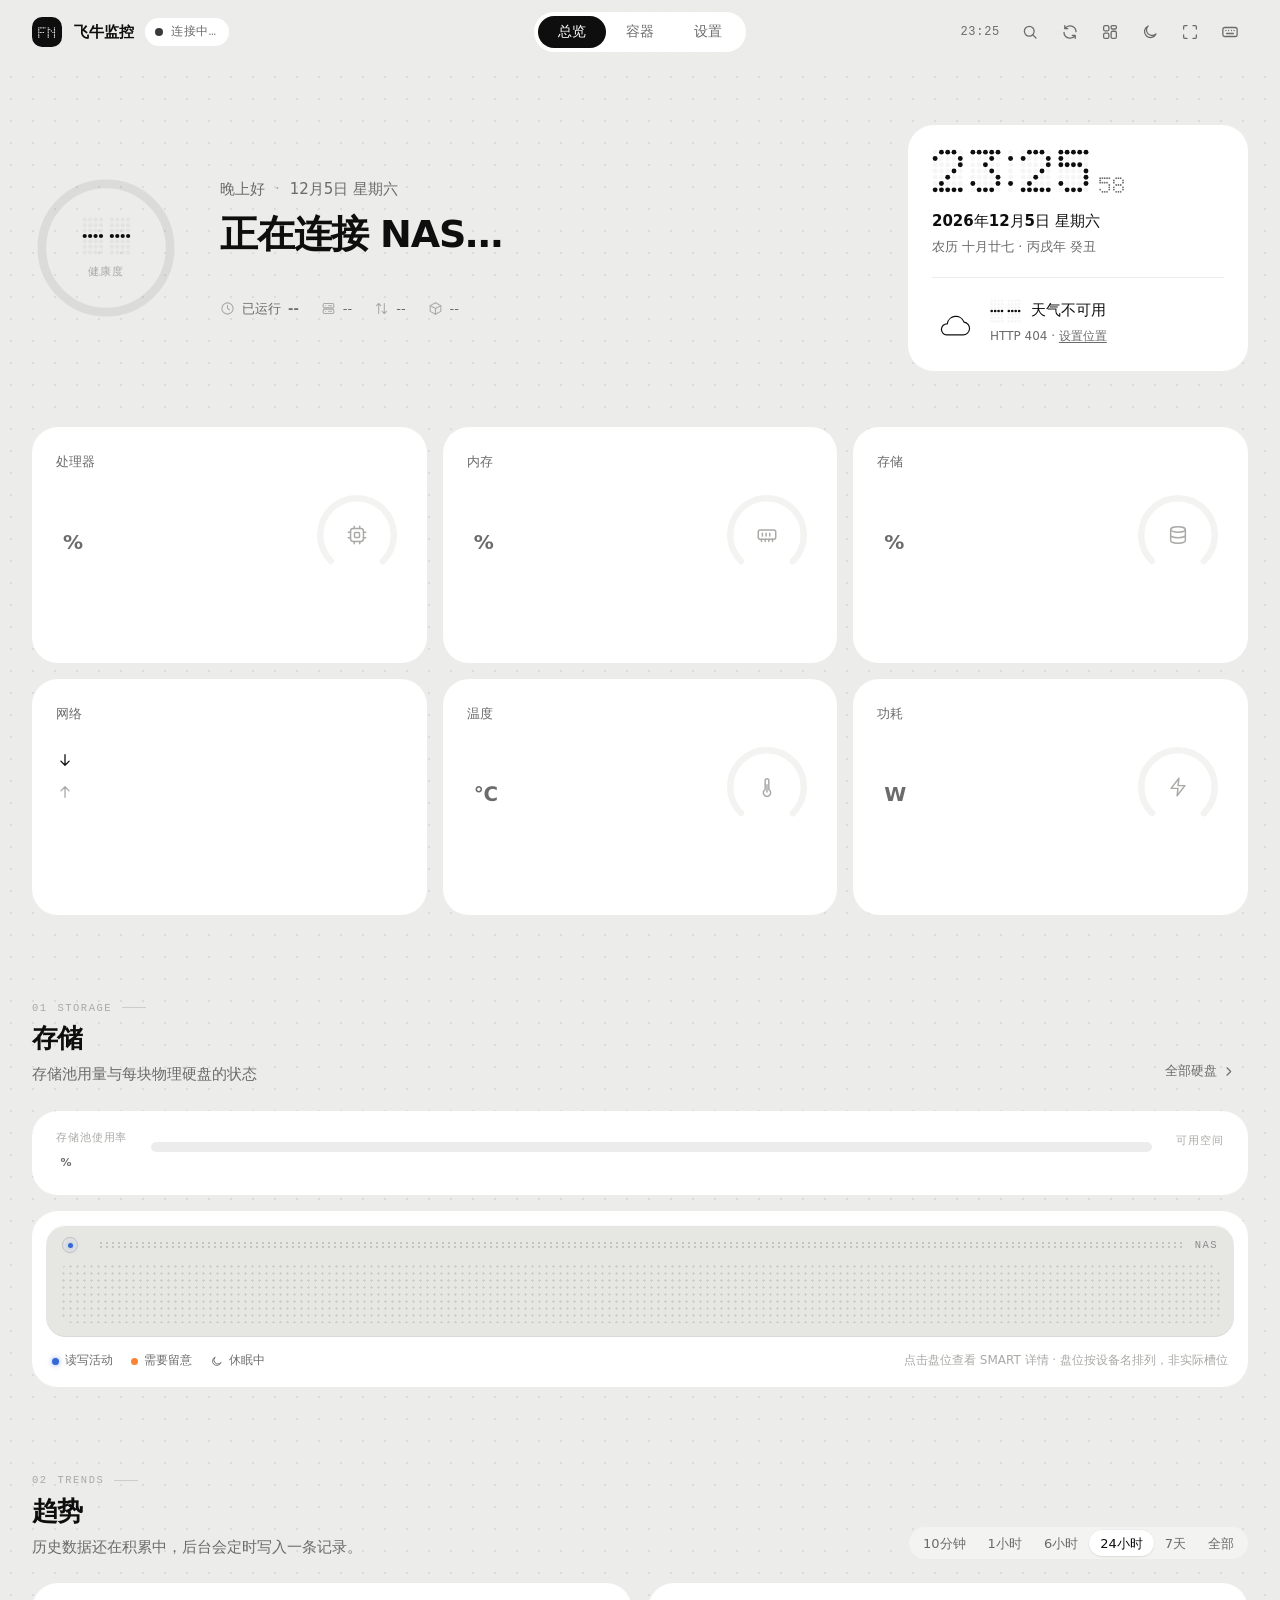
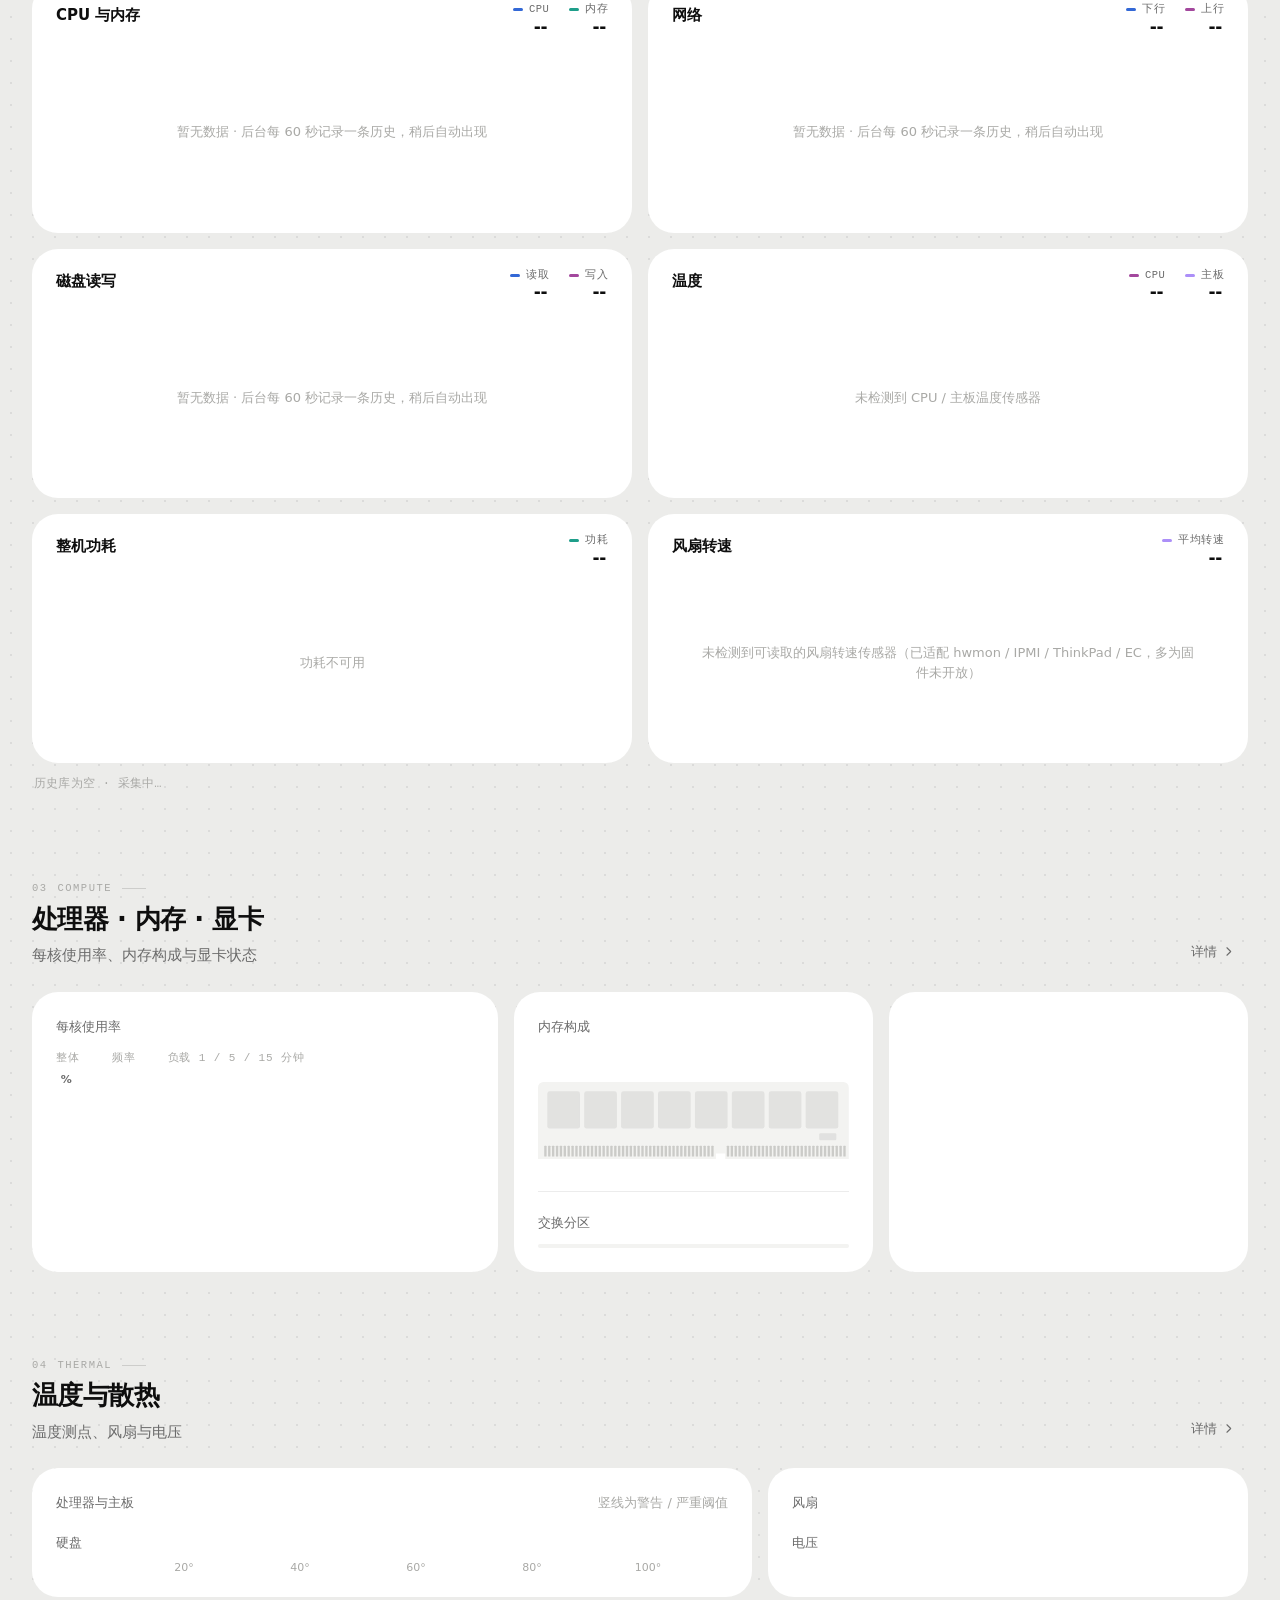
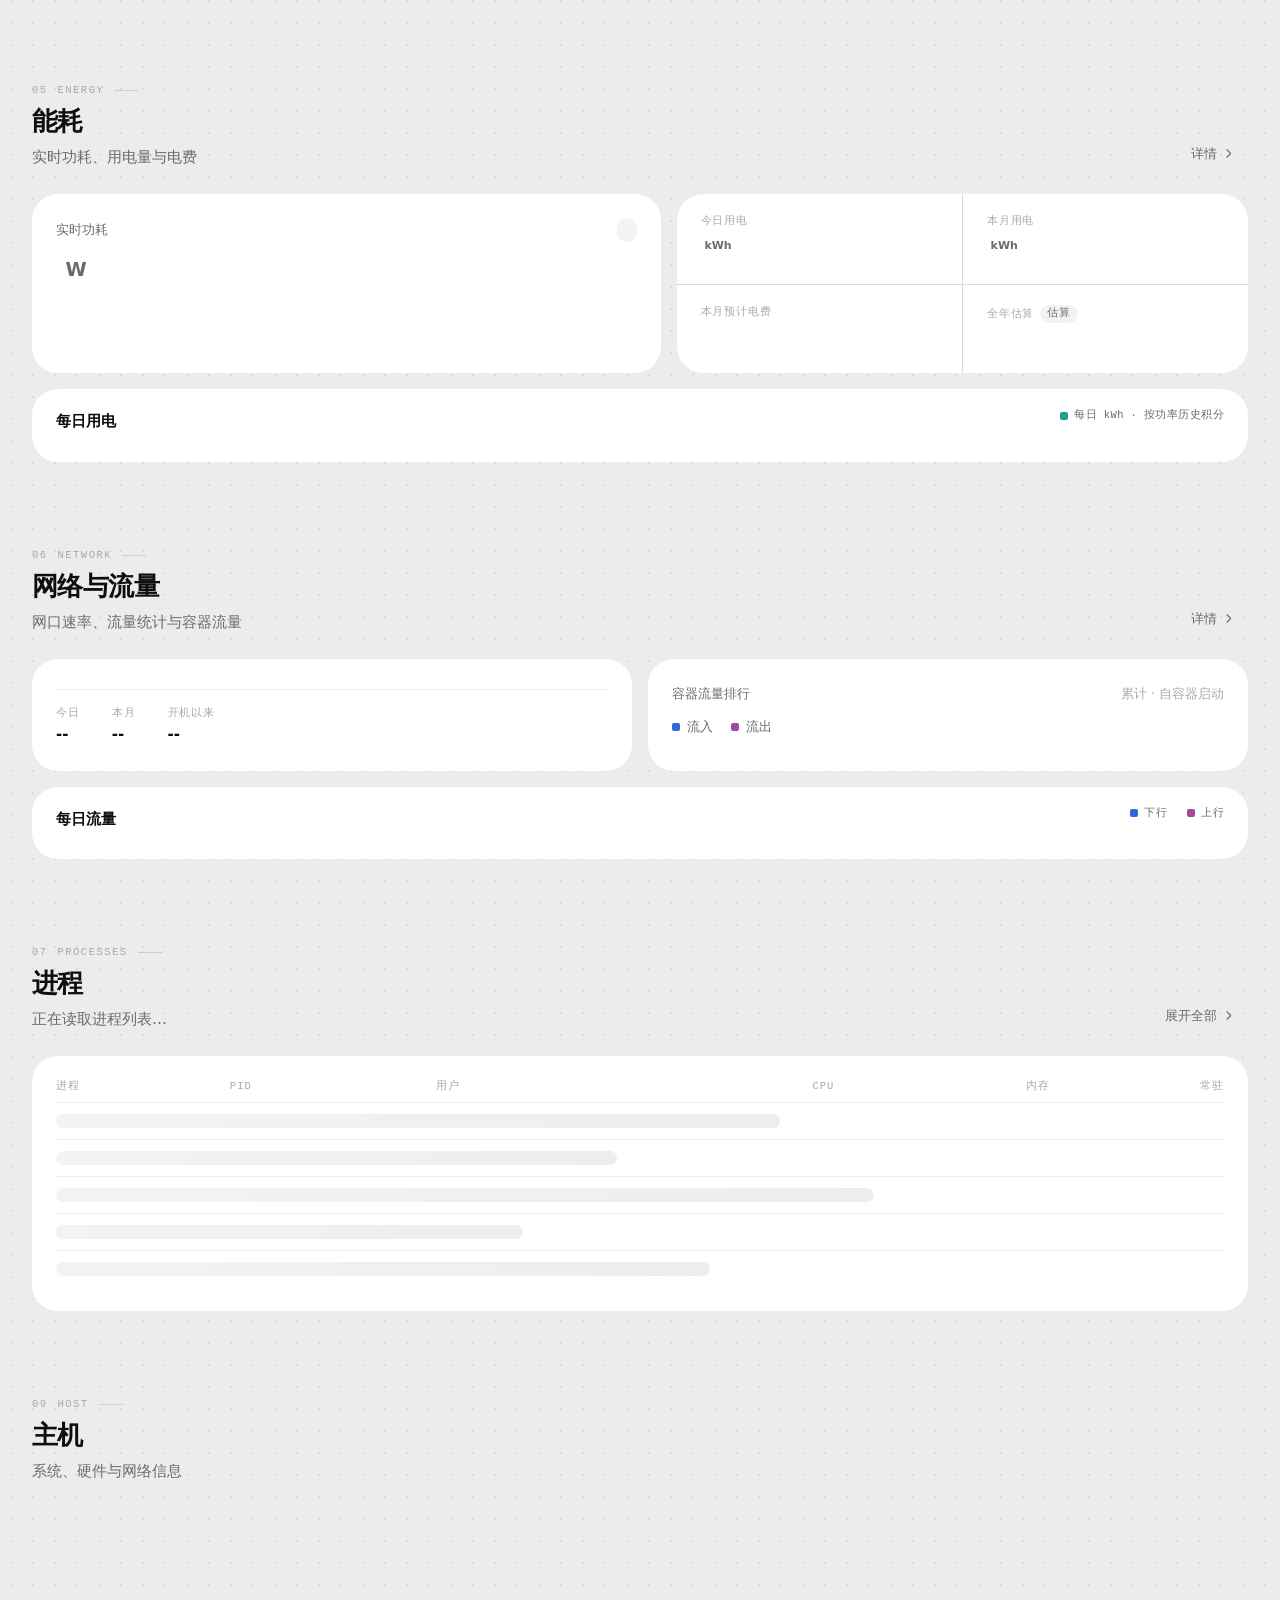
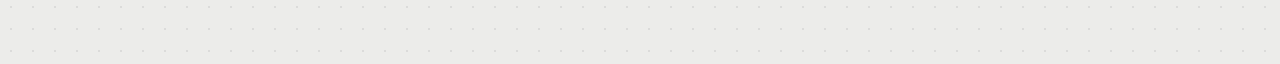
==== commit 58d23774: "✨ feat(vm): 新增「虚拟机」页面，监控飞牛虚拟机并支持常用操作 - 基于 virsh（libvirt）按需采集：CPU、内存、磁盘读写、网速、IP、磁盘与网卡详情、运行时长 - 适配飞牛 t" ====
--- a/app/www/index.html
+++ b/app/www/index.html
@@ -1209,6 +1209,13 @@
 .ig-row .ig-state.gone{color:var(--ink-3)}
 .btn.sm{height:30px;padding:0 12px;font-size:var(--fs-xs)}
 [data-ref="probs"]>* + *{margin-top:var(--s4)}
+.ctr.vm{grid-template-columns:minmax(180px,1.5fr) minmax(120px,1fr) 140px 100px 118px 118px 96px 80px}
+.vm-note{margin:14px 2px 0}
+@media (max-width: 1120px){.ctr.vm{grid-template-columns:minmax(160px,1.4fr) minmax(110px,1fr) 130px 96px 112px 80px}
+.ctr.vm .vm-io{display:none}
+}
+@media (max-width: 960px){.ctr.vm{grid-template-columns:minmax(0,1fr) auto}
+}
 </style>
 </head>
 <body>
@@ -1236,6 +1243,9 @@
     <symbol id="i-play" viewBox="0 0 24 24"><path d="M8 5.8v12.4a.8.8 0 0 0 1.2.7l10-6.2a.8.8 0 0 0 0-1.4l-10-6.2A.8.8 0 0 0 8 5.8Z"/></symbol>
     <symbol id="i-stop" viewBox="0 0 24 24"><rect x="6.5" y="6.5" width="11" height="11" rx="2.2"/></symbol>
     <symbol id="i-restart" viewBox="0 0 24 24"><path d="M19.5 12a7.5 7.5 0 1 1-2.2-5.3M19.5 4v4h-4"/></symbol>
+    <symbol id="i-power" viewBox="0 0 24 24"><path d="M12 3.5v8"/><path d="M7.4 6.6a7.5 7.5 0 1 0 9.2 0"/></symbol>
+    <symbol id="i-pause" viewBox="0 0 24 24"><rect x="7" y="6" width="3.2" height="12" rx="1"/><rect x="13.8" y="6" width="3.2" height="12" rx="1"/></symbol>
+    <symbol id="i-vm" viewBox="0 0 24 24"><rect x="2.5" y="4" width="19" height="13" rx="2.5"/><path d="M8.5 20.5h7M12 17v3.5M8.5 8.5l2.5 2-2.5 2M13 12.5h2.5"/></symbol>
     <symbol id="i-search" viewBox="0 0 24 24"><circle cx="11" cy="11" r="6.5"/><path d="m20 20-4.2-4.2"/></symbol>
     <symbol id="i-layout" viewBox="0 0 24 24"><rect x="3.5" y="3.5" width="7" height="7" rx="2"/><rect x="13.5" y="3.5" width="7" height="4.5" rx="1.6"/><rect x="13.5" y="11" width="7" height="9.5" rx="2"/><rect x="3.5" y="13.5" width="7" height="7" rx="2"/></symbol>
     <symbol id="i-grip" viewBox="0 0 24 24"><g fill="currentColor" stroke="none"><circle cx="9" cy="6" r="1.4"/><circle cx="15" cy="6" r="1.4"/><circle cx="9" cy="12" r="1.4"/><circle cx="15" cy="12" r="1.4"/><circle cx="9" cy="18" r="1.4"/><circle cx="15" cy="18" r="1.4"/></g></symbol>
@@ -1286,6 +1296,7 @@
       <span class="thumb"></span>
       <button role="tab" type="button" data-page="overview" aria-selected="true">总览</button>
       <button role="tab" type="button" data-page="docker" aria-selected="false">容器</button>
+      <button role="tab" type="button" data-page="vms" aria-selected="false" hidden>虚拟机</button>
       <button role="tab" type="button" data-page="settings" aria-selected="false">设置</button>
     </nav>
     <div class="tools">
@@ -1309,6 +1320,9 @@
   <section class="page" id="page-docker" data-page="docker" aria-label="容器与端口" hidden>
     <div class="layout" data-layout="docker" id="layout-docker"></div>
   </section>
+  <section class="page" id="page-vms" data-page="vms" aria-label="虚拟机" hidden>
+    <div class="layout" data-layout="vms" id="layout-vms"></div>
+  </section>
   <section class="page" id="page-settings" data-page="settings" aria-label="设置" hidden>
     <div class="page-head">
       <div>
@@ -1326,6 +1340,7 @@
 <nav class="bottom-nav" id="bottomNav" aria-label="页面">
   <button type="button" data-page="overview" aria-selected="true"><svg class="i"><use href="#i-home"/></svg>总览</button>
   <button type="button" data-page="docker" aria-selected="false"><svg class="i"><use href="#i-box"/></svg>容器</button>
+  <button type="button" data-page="vms" aria-selected="false" hidden><svg class="i"><use href="#i-vm"/></svg>虚拟机</button>
   <button type="button" data-page="settings" aria-selected="false"><svg class="i"><use href="#i-gear"/></svg>设置</button>
 </nav>
 
@@ -1346,7 +1361,7 @@
 </div>
 <div class="palette-wrap" id="palette" role="dialog" aria-modal="true" aria-label="搜索">
   <div class="palette">
-    <div class="palette-in"><svg class="i i-lg"><use href="#i-search"/></svg><input id="palInput" placeholder="搜索硬盘、容器、设置或页面…" autocomplete="off" spellcheck="false" aria-label="搜索"><span class="kbd">Esc</span></div>
+    <div class="palette-in"><svg class="i i-lg"><use href="#i-search"/></svg><input id="palInput" placeholder="搜索硬盘、容器、虚拟机、设置或页面…" autocomplete="off" spellcheck="false" aria-label="搜索"><span class="kbd">Esc</span></div>
     <div class="palette-list" id="palList"></div>
     <div class="palette-foot"><span><span class="kbd">↑</span><span class="kbd">↓</span> 选择</span><span><span class="kbd">↵</span> 打开</span><span><span class="kbd">/</span> 随时唤起</span></div>
   </div>
@@ -1939,10 +1954,10 @@
 const RANGES = [['10m', '10分钟'], ['1h', '1小时'], ['6h', '6小时'], ['24h', '24小时'], ['7d', '7天'], ['all', '全部']];
 const RANGE_SEC = { '10m': 600, '1h': 3600, '6h': 21600, '24h': 86400, '7d': 604800, all: 0 };
 const RANGE_TXT = { '10m': '过去 10 分钟', '1h': '过去 1 小时', '6h': '过去 6 小时', '24h': '过去 24 小时', '7d': '过去 7 天', all: '保留期内' };
-const LAYOUT_DEFAULT = { overview: ['metrics', 'storage', 'trends', 'compute', 'thermal', 'energy', 'network', 'procs', 'monthly', 'host'], docker: ['containers', 'ports', 'apps'] };
+const LAYOUT_DEFAULT = { overview: ['metrics', 'storage', 'trends', 'compute', 'thermal', 'energy', 'network', 'procs', 'monthly', 'host'], docker: ['containers', 'ports', 'apps'], vms: ['vms'] };
 const LEGACY_THEME = { dark: ['dark', 'black'], light: ['light', 'black'], blue: ['light', 'blue'], fresh: ['light', 'green'], green: ['light', 'green'], yellow: ['light', 'yellow'], cyan: ['light', 'cyan'] };
 function uiDefaults() {
-return { theme: 'light', accent: 'black', dotMatrix: true, motion: true, fontScale: 1, range: '24h', layoutVersion: LAYOUT_VERSION, layout: { overview: [], docker: [] }, hidden: { overview: [], docker: [] }, thresholds: sanitizeTH({}), ignored: [] };
+return { theme: 'light', accent: 'black', dotMatrix: true, motion: true, fontScale: 1, range: '24h', layoutVersion: LAYOUT_VERSION, layout: { overview: [], docker: [], vms: [] }, hidden: { overview: [], docker: [], vms: [] }, thresholds: sanitizeTH({}), ignored: [] };
 }
 const cleanIgnored = a => Array.isArray(a) ? a.filter(x => x && typeof x.key === 'string' && x.key.length <= 120 && typeof x.fp === 'string' && x.fp.length <= 400)
 .map(x => ({ key: x.key, fp: x.fp, label: String(x.label || x.key).slice(0, 160), level: ['warn', 'crit', 'info'].includes(x.level) ? x.level : 'warn', at: +x.at || 0 }))
@@ -1962,8 +1977,9 @@
 if (raw.thresholds) u.thresholds = sanitizeTH(raw.thresholds);
 if (raw.ignored) u.ignored = cleanIgnored(raw.ignored);
 if (isNew) {
-if (raw.layout && typeof raw.layout === 'object') u.layout = { overview: cleanIds(raw.layout.overview, 'overview'), docker: cleanIds(raw.layout.docker, 'docker') };
-if (raw.hidden && typeof raw.hidden === 'object') u.hidden = { overview: cleanIds(raw.hidden.overview, 'overview'), docker: cleanIds(raw.hidden.docker, 'docker') };
+const pick = o => { const r = {}; Object.keys(LAYOUT_DEFAULT).forEach(p => { r[p] = cleanIds(o[p], p); }); return r; };
+if (raw.layout && typeof raw.layout === 'object') u.layout = pick(raw.layout);
+if (raw.hidden && typeof raw.hidden === 'object') u.hidden = pick(raw.hidden);
 }
 u.layoutVersion = LAYOUT_VERSION;
 return u;
@@ -1983,10 +1999,10 @@
 const GiB = 1024 ** 3;
 const S = {
 page: 'overview', sheet: null, editing: false, ticks: 0,
-o: null, cfg: null, docker: null, procs: null, apps: null, ports: null, traffic: null, pstats: null, monthly: null, weather: null,
+o: null, cfg: null, docker: null, vms: null, vmTab: store.get('vmTab', false), procs: null, apps: null, ports: null, traffic: null, pstats: null, monthly: null, weather: null,
 online: null, fails: 0, lastOk: 0, cpuHigh: 0,
 live: { cpu: [], mem: [], temp: [], tempMb: [], power: [], rx: [], tx: [], dr: [], dw: [], fan: [], disk: [], load: [] },
-ctrBuf: {}, diskBuf: {}, visible: new Set(),
+ctrBuf: {}, vmBuf: {}, diskBuf: {}, visible: new Set(),
 };
 const BUF_N = 60;
 const push = (a, v, n = BUF_N) => { a.push(v); if (a.length > n) a.shift(); };
@@ -3405,7 +3421,7 @@
 keys: {
 icon: () => 'key', title: () => '键盘快捷键', sub: () => '在任何页面都可使用',
 build(b) {
-const k = [['1 / 2 / 3', '切换到 总览 / 容器 / 设置'], ['/', '搜索硬盘、容器、设置'], ['E', '编辑布局（隐藏、拖动排序）'], ['T', '切换浅色 / 深色'], ['R', '循环切换趋势时间范围'], ['F11', '全屏'], ['Esc', '关闭抽屉 / 搜索 / 退出编辑'], ['?', '显示本面板']];
+const np = navPages(), k = [[np.map((p, i) => i + 1).join(' / '), '切换到 ' + np.map(p => PAGE_TITLE[p]).join(' / ')], ['/', '搜索硬盘、容器、虚拟机、设置'], ['E', '编辑布局（隐藏、拖动排序）'], ['T', '切换浅色 / 深色'], ['R', '循环切换趋势时间范围'], ['F11', '全屏'], ['Esc', '关闭抽屉 / 搜索 / 退出编辑'], ['?', '显示本面板']];
 b.innerHTML = `<div class="card"><div class="keys">${k.map(([a, d]) => `<span>${d}</span><span>${a.split(' / ').map(z => `<span class="kbd">${z}</span>`).join(' ')}</span>`).join('')}</div></div>`;
 },
 },
@@ -3642,6 +3658,224 @@
 setHTML(m.r.dek, ins.length ? `${ins.map(a => esc(a.name)).join('、')} 已安装${ins.some(a => a.media_count != null) ? `，媒体共 ${F.bytesStr(ins.reduce((s, a) => s + (+a.media_size || 0), 0))}` : ''}。统计每 10 分钟后台更新一次。` : '本机未安装相册 / 影视 / 音乐。');
 },
 });
+const vmOk = d => !!(d && d.available);
+const vmRun = v => v.state === 'running' || v.state === 'blocked';
+const vmName = v => v.title || v.name;
+const vmMemUsed = v => ok(v.mem_guest_used) ? +v.mem_guest_used : ok(v.mem_rss) ? +v.mem_rss : null;
+const vmSpec = v => `${v.vcpus || '?'} 核 · ${F.bytesStr(v.mem_max)}`;
+const vmSub = v => (v.os || (v.title ? v.name : '')) ? `${v.os || v.name} · ${vmSpec(v)}` : vmSpec(v);
+const VMs = {
+filter: 'all', q: '', pending: {},
+PEND: { start: '正在开机…', shutdown: '正在关机…', reboot: '正在重启…', suspend: '正在挂起…', resume: '正在恢复…', destroy: '正在强制关机…' },
+DONE: { start: '已开机', shutdown: '已关机', reboot: '已发送重启', suspend: '已挂起', resume: '已恢复', destroy: '已强制关机' },
+VERB: { start: '开机', shutdown: '关机', reboot: '重启', suspend: '挂起', resume: '恢复', destroy: '强制关机' },
+ICON: { start: 'play', shutdown: 'power', reboot: 'restart', suspend: 'pause', resume: 'play', destroy: 'bolt' },
+ARM: ['shutdown', 'reboot', 'suspend', 'destroy'],
+UNDO: { start: 'shutdown', shutdown: 'start', destroy: 'start', suspend: 'resume', resume: 'suspend' },
+list() { return vmOk(S.vms) ? S.vms.vms || [] : []; },
+find(u) { return this.list().find(v => v.uuid === u) || null; },
+setFilter(f) { this.filter = f; const m = MODS.vms; if (m && m.seg) m.seg.set(f); this.apply(); },
+reached(a, v) { return !v ? a === 'destroy' : a === 'start' || a === 'resume' ? vmRun(v) : a === 'suspend' ? v.state === 'paused' : a === 'shutdown' || a === 'destroy' ? !v.running : true; },
+async refreshUntil(uuid, a) {
+const waits = a === 'shutdown' ? [1500, 3000, 5000, 8000, 12000, 15000, 15000] : a === 'reboot' ? [1500] : [800, 1500, 3000, 5000];
+for (const ms of waits) {
+await new Promise(r => setTimeout(r, ms));
+try { S.vms = await API.get('/api/vms'); feedVms(S.vms); } catch (e) { continue; }
+if (this.reached(a, this.find(uuid))) return true;
+}
+return false;
+},
+async act(uuid, name, a, btn) {
+if (!uuid || this.pending[uuid] || !this.VERB[a]) return;
+if (this.ARM.includes(a) && btn && btn.dataset.armed !== '1') {
+btn.dataset.armed = '1'; btn.classList.add('armed'); btn._old = btn.innerHTML; btn.innerHTML = `${ic(this.ICON[a])}确认${this.VERB[a]}？`;
+btn.setAttribute('aria-label', `确认${this.VERB[a]} ${name}`);
+clearTimeout(btn._t); btn._t = setTimeout(() => { if (btn.isConnected) { btn.dataset.armed = ''; btn.classList.remove('armed'); btn.innerHTML = btn._old; } }, 3000);
+return;
+}
+this.pending[uuid] = a; renderNow();
+try {
+const j = await API.post('/api/vm/action', { uuid, action: a });
+if (!j.ok) throw new Error(j.error || '未知错误');
+const done = await this.refreshUntil(uuid, a);
+delete this.pending[uuid]; renderNow();
+if (!done && a === 'shutdown') { toast(`已向 ${name} 发送关机信号，但它仍在运行：客户机可能未响应 ACPI，可在详情中强制关机`, { icon: 'alert', ms: 8000, action: '详情', onAction: () => openSheet('vm/' + uuid) }); return; }
+const undo = this.UNDO[a];
+toast(`${name} ${this.DONE[a]}`, undo ? { action: '撤销', onAction: () => this.act(uuid, name, undo) } : {});
+} catch (e) {
+delete this.pending[uuid]; renderNow();
+toast(`${name} ${this.VERB[a]}失败：${String(e.message).slice(0, 80)}`, { icon: 'alert', ms: 6000 });
+}
+},
+apply() {
+const m = MODS.vms; if (!m || !m.rows) return;
+const q = this.q.trim().toLowerCase(); let shown = 0;
+this.list().forEach(v => {
+const row = m.rows[v.uuid]; if (!row) return;
+const okQ = !q || [v.title, v.name, v.os, v.description, (v.ips || []).join(' ')].join(' ').toLowerCase().includes(q);
+const okF = this.filter === 'all' || (this.filter === 'running' ? v.running : !v.running);
+row.hidden = !(okQ && okF); if (!row.hidden) shown++;
+});
+const any = this.list().length;
+m.x.empty.hidden = !any || shown > 0; m.x.head.hidden = !any || shown === 0;
+setHTML(m.x.emptyT, q ? `没有匹配「${esc(this.q)}」的虚拟机` : this.filter === 'stopped' ? '没有未运行的虚拟机' : '没有运行中的虚拟机');
+},
+};
+function vmActs(v) {
+if (vmRun(v)) return [['reboot', 'shutdown'], ['reboot', 'shutdown', 'suspend', 'destroy']];
+if (v.state === 'paused') return [['resume'], ['resume', 'destroy']];
+if (v.state === 'shutdown') return [[], ['destroy']];
+if (v.state === 'shutoff' || v.state === 'crashed') return [['start'], ['start']];
+return [[], []];
+}
+const vmActBtns = v => {
+const ids = `data-id="${esc(v.uuid)}" data-name="${esc(vmName(v))}"`;
+return vmActs(v)[0].map(a => `<button class="act${a === 'shutdown' ? ' danger' : a === 'start' || a === 'resume' ? ' go' : ''}" type="button" data-act="${a}" ${ids} title="${VMs.VERB[a]}" aria-label="${VMs.VERB[a]} ${esc(vmName(v))}">${ic(VMs.ICON[a])}</button>`).join('');
+};
+const vmRateOk = v => vmRun(v) && ok(v.rx_rate) && ok(v.rd_rate);
+function vmIoHTML(v, a, b, la, lb) {
+if (!vmRun(v)) return '<span class="faint">—</span>';
+if (!vmRateOk(v)) return '<span class="faint" title="需要两次采样才能算出速率">采样中…</span>';
+return `<b>${la}${esc(F.rateStr(v[a]))}</b><small>${lb}${esc(F.rateStr(v[b]))}</small>`;
+}
+const vmNoNic = v => !(v.nics || []).length;
+const vmNetHTML = v => vmRun(v) && vmNoNic(v) ? '<span class="faint">无网卡</span>' : vmIoHTML(v, 'rx_rate', 'tx_rate', '<i class="ar dn">↓</i>', '<i class="ar up">↑</i>');
+const vmDiskHTML = v => vmIoHTML(v, 'rd_rate', 'wr_rate', '<i class="ar">读</i>', '<i class="ar">写</i>');
+const vmIpsHTML = (v, max = 2) => {
+const ips = v.ips || [];
+if (!ips.length) return `<span class="faint" style="font-size:12px">${vmNoNic(v) ? '无网卡' : vmRun(v) ? '未获取到 IP' : '—'}</span>`;
+return ips.slice(0, max).map(ip => `<span class="port">${esc(ip)}</span>`).join('') + (ips.length > max ? `<span class="port">+${ips.length - max}</span>` : '');
+};
+const vmUpHTML = v => VMs.pending[v.uuid] ? `<span class="pending-t">${VMs.PEND[VMs.pending[v.uuid]]}</span>` : vmRun(v) ? esc(ok(v.uptime) ? F.dur(v.uptime) : '运行中') : `<span class="faint">${esc(v.state_zh || v.state)}</span>`;
+function feedVms(d) {
+if (!vmOk(d) || S._vmFed === d.sampled_at) return; S._vmFed = d.sampled_at;
+(d.vms || []).forEach(v => { const b = S.vmBuf[v.uuid] || (S.vmBuf[v.uuid] = []); push(b, vmRun(v) ? (+v.cpu || 0) : 0, 36); });
+}
+defineModule({
+id: 'vms', page: 'vms', kicker: 'VIRTUAL MACHINES', title: '虚拟机', big: true,
+actions: m => {
+const f = mount(`<label class="field">${ic('search')}<input type="search" placeholder="搜索名称、备注或 IP" aria-label="搜索虚拟机"></label>`);
+f.querySelector('input').addEventListener('input', e => { VMs.q = e.target.value; VMs.apply(); });
+m.seg = makeSeg([['all', '全部'], ['running', '运行中'], ['stopped', '未运行']], VMs.filter, v => { VMs.filter = v; VMs.apply(); }, 'sm');
+return [f, m.seg];
+},
+build(body, m) {
+body.innerHTML = `<div class="stat-cells dk-sum">
+<div class="stat-cell"><div class="eyebrow">运行中</div><div class="dnum"><span class="dm" data-ref="sRun"></span></div><div class="sub" data-ref="sRunT"></div></div>
+<div class="stat-cell"><div class="eyebrow">虚拟机 CPU</div><div class="dnum"><span class="dm" data-ref="sCpu"></span><span class="unit">%</span></div><div class="sub" data-ref="sCpuT"></div></div>
+<div class="stat-cell"><div class="eyebrow">已分配 vCPU</div><div class="dnum"><span class="dm" data-ref="sVcpu"></span><span class="unit">核</span></div><div class="sub" data-ref="sVcpuT"></div></div>
+<div class="stat-cell"><div class="eyebrow">已分配内存</div><div class="dnum"><span class="dm" data-ref="sMem"></span><span class="unit" data-ref="sMemU"></span></div><div class="sub" data-ref="sMemT"></div></div>
+</div>
+<div class="card ctr-list"><div class="ctr vm ctr-head" data-ref="head" hidden><span>虚拟机</span><span>IP 地址</span><span>CPU · 近几分钟</span><span>内存</span><span class="vm-io">磁盘读写</span><span class="ctr-net">网络</span><span class="ctr-up">运行时长</span><span></span></div><div data-ref="list"></div>
+<div class="empty" data-ref="empty" hidden><svg class="art" viewBox="0 0 120 84" fill="none" stroke="currentColor" stroke-width="1.4" stroke-linecap="round" stroke-linejoin="round"><rect x="26" y="12" width="68" height="44" rx="6" stroke-dasharray="3 4"/><path d="M50 70h20M60 56v14"/><circle cx="92" cy="62" r="9"/><path d="m98.5 68.5 7 7"/></svg><b data-ref="emptyT">没有匹配的虚拟机</b><span>换个关键词，或查看全部虚拟机。</span><button class="btn" type="button" data-ref="clear">清除筛选</button></div>
+<div data-ref="na"></div></div>
+<p class="sub vm-note">关机发送 ACPI 信号，由客户机自行关闭；客户机无响应时可在详情中「强制关机」（相当于直接断电）。内存优先显示客户机自报的已用量（需 virtio balloon 驱动），否则显示宿主上的实际占用。</p>`;
+m.x = collect(body); m.rows = {};
+m.x.clear.addEventListener('click', () => { VMs.q = ''; $('input', m.r.actions).value = ''; VMs.setFilter('all'); });
+m.x.list.addEventListener('click', e => {
+const a = e.target.closest('[data-act]');
+if (a) { e.stopPropagation(); VMs.act(a.dataset.id, a.dataset.name, a.dataset.act, a); return; }
+const row = e.target.closest('.ctr[data-uuid]'); if (row) openSheet('vm/' + row.dataset.uuid);
+});
+m.x.list.addEventListener('keydown', e => { const row = e.target.closest('.ctr[data-uuid]'); if (e.key === 'Enter' && row && e.target === row) openSheet('vm/' + row.dataset.uuid); });
+},
+update(o, m) {
+const d = S.vms; const x = m.x;
+if (!d) { setHTML(x.na, `<div class="empty"><span class="spin"></span><span>正在读取虚拟机…</span></div>`); return; }
+const avail = vmOk(d), vs = avail ? d.vms || [] : [], run = vs.filter(v => v.running);
+setHTML(x.na, avail ? (vs.length ? '' : `<div class="empty">${ic('vm')}<b>还没有虚拟机</b><span>在飞牛「虚拟机」中创建的虚拟机会出现在这里。</span></div>`)
+: `<div class="empty">${ic('vm')}<b>${d.installed ? '无法连接虚拟机服务' : '未检测到虚拟机功能'}</b><span>${esc(d.error || '')}</span></div>`);
+const sig = vs.map(v => v.uuid + v.name + v.title).join();
+if (m.sig !== sig) {
+m.sig = sig; x.list.innerHTML = ''; m.rows = {};
+vs.forEach(v => {
+const row = mount(`<div class="ctr vm" data-uuid="${esc(v.uuid)}" tabindex="0" role="button" aria-label="虚拟机 ${esc(vmName(v))}">
+<div class="ctr-name"><span class="sdot" data-ref="dot"></span><div class="t"><b title="${esc(vmName(v))}">${esc(vmName(v))}</b><small data-ref="spec"></small></div></div>
+<div class="ports" data-ref="ips"></div>
+<div class="ctr-cpu"><div class="spk" data-ref="sp"></div><b data-ref="cpu"></b></div>
+<div class="ctr-mem"><b data-ref="mem"></b><small data-ref="memp"></small></div>
+<div class="ctr-net vm-io" data-ref="io"></div>
+<div class="ctr-net" data-ref="net"></div>
+<div class="ctr-up" data-ref="up"></div>
+<div class="acts" data-ref="acts"></div>
+</div>`);
+row._sp = makeSpark(); row._r.sp.append(row._sp);
+m.rows[v.uuid] = row; x.list.append(row);
+});
+}
+vs.forEach(v => {
+const row = m.rows[v.uuid]; if (!row) return; const r = row._r, pend = VMs.pending[v.uuid], on = vmRun(v), mu = vmMemUsed(v), bb = S.vmBuf[v.uuid] || [];
+setCls(row, 'ctr vm', (v.running ? '' : 'off') + (pend ? ' pending' : ''));
+setCls(r.dot, 'sdot', pend || v.state === 'shutdown' ? 'busy' : on ? '' : 'off');
+setText(r.spec, vmSub(v));
+setHTML(r.ips, vmIpsHTML(v));
+setText(r.cpu, on && ok(v.cpu) ? F.d1(v.cpu) + '%' : '—');
+setText(r.mem, on && mu != null ? F.bytesStr(mu) : '—'); setText(r.memp, on && ok(v.mem) ? '共 ' + F.bytesStr(v.mem) : '');
+row._sp.set([{ values: on && bb.length > 1 ? bb : [0, 0] }], { min: 0, max: Math.max(5, ...bb), live: on ? 'ink' : 'none' });
+setHTML(r.io, vmDiskHTML(v)); setHTML(r.net, vmNetHTML(v));
+setHTML(r.up, vmUpHTML(v));
+setHTML(r.acts, pend ? '<span class="spin" aria-label="处理中"></span>' : vmActBtns(v));
+});
+const cores = run.reduce((a, v) => a + (+v.cpu_cores || 0), 0), vcpu = run.reduce((a, v) => a + (+v.vcpus || 0), 0), mem = run.reduce((a, v) => a + (+v.mem || 0), 0);
+const hc = o && o.cpu && o.cpu.cores, T = o && o.mem && o.mem.total;
+dot(x.sRun).set(avail ? `${run.length}/${vs.length}` : '--'); setText(x.sRunT, !avail ? '虚拟机服务不可用' : vs.length - run.length ? `${vs.length - run.length} 个未运行` : vs.length ? '全部运行中' : '暂无虚拟机');
+dnum(x.sCpu, avail && hc ? cores / hc * 100 : null, F.d1); setText(x.sCpuT, avail ? `约 ${cores.toFixed(1)} 核${hc ? ` · 共 ${hc} 核` : ''}` : '--');
+dnum(x.sVcpu, avail ? vcpu : null); setText(x.sVcpuT, avail && hc ? `宿主 ${hc} 核${vcpu > hc ? ' · 已超分' : ''}` : '运行中的虚拟机');
+dnumU(x.sMem, x.sMemU, avail ? mem : null, F.bytes); setText(x.sMemT, avail && T ? `占物理内存 ${F.int(mem / T * 100)}%` : '--');
+setHTML(m.r.dek, avail ? `<b>${run.length}</b> 个运行中 · <b>${vs.length - run.length}</b> 个未运行　KVM 硬件加速${d.kvm ? '可用' : '<span class="st-warn">不可用</span>'}` : esc(d.error || '虚拟机服务不可用'));
+VMs.apply();
+},
+});
+SHEETS.vm = {
+icon: () => 'vm', title: u => { const v = VMs.find(u); return v ? vmName(v) : '虚拟机'; },
+sub: (o, u) => { const v = VMs.find(u); return v ? vmSub(v) : ''; },
+build(b, u, ctx) {
+if (!VMs.find(u)) {
+if (!S.vms) { ctx.retry = true; b.innerHTML = `<div class="empty"><span class="spin"></span><span>正在读取虚拟机…</span></div>`; Poll.run('vms'); return; }
+b.innerHTML = `<div class="empty"><b>未找到该虚拟机</b><span>它可能已被删除，或虚拟机服务当前不可用。</span></div>`; return;
+}
+b.innerHTML = `<div class="sheet-hero"><div><div class="eyebrow">CPU</div><div class="dnum"><span class="dm" data-ref="cpu"></span><span class="unit">%</span></div></div><div style="text-align:right"><div class="eyebrow" data-ref="memL">内存</div><div class="dnum sec"><span class="dm" data-ref="mem"></span><span class="unit" data-ref="memU"></span></div></div></div>
+<div class="ctr-acts" data-ref="acts"></div>
+<div class="card chart-card"><div class="chart-head"><div class="chart-title">CPU · 近几分钟</div><span data-ref="state"></span></div><div style="height:64px" data-ref="sp"></div></div>
+${sec('实时读写', '<span class="faint">相邻两次采样均值</span>')}<div class="stat-cells ctr-rates"><div class="stat-cell"><div class="eyebrow">磁盘读</div><div class="dnum"><span class="dm" data-ref="rd"></span><span class="unit" data-ref="rdU"></span></div></div><div class="stat-cell"><div class="eyebrow">磁盘写</div><div class="dnum"><span class="dm" data-ref="wr"></span><span class="unit" data-ref="wrU"></span></div></div><div class="stat-cell"><div class="eyebrow"><i class="ar dn">↓</i>网络接收</div><div class="dnum"><span class="dm" data-ref="rx"></span><span class="unit" data-ref="rxU"></span></div></div><div class="stat-cell"><div class="eyebrow"><i class="ar up">↑</i>网络发送</div><div class="dnum"><span class="dm" data-ref="tx"></span><span class="unit" data-ref="txU"></span></div></div></div>
+${sec('网卡')}<div data-ref="nics"></div>
+${sec('磁盘')}<div data-ref="disks"></div>
+${sec('详情')}<div data-ref="kv"></div>`;
+const x = collect(b), sp = makeSpark(); x.sp.append(sp);
+x.acts.addEventListener('click', e => { const btn = e.target.closest('[data-act]'); if (btn) VMs.act(btn.dataset.id, btn.dataset.name, btn.dataset.act, btn); });
+return () => {
+const v = VMs.find(u); if (!v) return;
+const pend = VMs.pending[v.uuid], on = vmRun(v), mu = vmMemUsed(v), rOk = vmRateOk(v);
+dnum(x.cpu, on ? v.cpu : null, F.d1); dnumU(x.mem, x.memU, on ? mu : null, F.bytes);
+setText(x.memL, on && ok(v.mem_guest_used) ? '内存 · 客户机已用' : on && ok(v.mem_rss) ? '内存 · 宿主占用' : '内存');
+setHTML(x.state, pend ? `<span class="pill">${VMs.PEND[pend]}</span>` : on ? '<span class="pill ok"><span class="dot"></span>运行中</span>' : `<span class="pill">${esc(v.state_zh || v.state)}</span>`);
+const ids = `data-id="${esc(v.uuid)}" data-name="${esc(vmName(v))}"`;
+setHTML(x.acts, pend ? `<span class="spin"></span><span class="pending-t">${VMs.PEND[pend]}</span>` : vmActs(v)[1].map(a => `<button class="btn${a === 'start' || a === 'resume' ? ' primary' : a === 'destroy' || a === 'shutdown' ? ' danger' : ''}" type="button" data-act="${a}" ${ids}>${ic(VMs.ICON[a])}${VMs.VERB[a]}</button>`).join('') || '<span class="faint">当前状态没有可用操作</span>');
+const bb = S.vmBuf[v.uuid]; sp.set([{ values: on && bb && bb.length > 1 ? bb : [0, 0] }], { min: 0, max: Math.max(5, ...(bb || [0])), live: on ? 'ink' : 'none' });
+dnumU(x.rd, x.rdU, rOk ? +v.rd_rate : null, F.rate); dnumU(x.wr, x.wrU, rOk ? +v.wr_rate : null, F.rate);
+dnumU(x.rx, x.rxU, rOk && !vmNoNic(v) ? +v.rx_rate : null, F.rate); dnumU(x.tx, x.txU, rOk && !vmNoNic(v) ? +v.tx_rate : null, F.rate);
+const nics = v.nics || [], disks = v.disks || [];
+setHTML(x.nics, nics.length ? rowsCard(nics.map(n => `<div class="row-i" style="grid-template-columns:minmax(0,1fr) auto"><div style="min-width:0"><b class="mono" style="font-weight:600">${esc(n.mac || '—')}</b><div class="sub">${esc([n.type === 'bridge' ? '桥接' : n.type === 'network' ? '虚拟网络' : n.type === 'direct' ? '直通 macvtap' : n.type, n.source, n.model, n.target].filter(Boolean).join(' · '))}</div></div><span class="ports" style="justify-content:flex-end">${(n.ips || []).length ? n.ips.map(ip => `<span class="port">${esc(ip)}</span>`).join('') : `<span class="faint" style="font-size:12px">${on ? '未获取到 IP' : '—'}</span>`}</span></div>`).join(''))
+: `<div class="card pad">${emptyHTML('没有网卡')}</div>`);
+setHTML(x.disks, disks.length ? rowsCard(disks.map(d => `<div class="row-i" style="grid-template-columns:minmax(0,1fr) auto"><div style="min-width:0"><b style="font-weight:600">${esc(d.dev || '—')}</b> <span class="faint">${esc([d.device === 'cdrom' ? '光驱' : d.device === 'disk' ? '' : d.device, d.bus, d.readonly ? '只读' : ''].filter(Boolean).join(' · '))}</span><div class="cmd-line" title="${esc(d.path)}">${esc(d.path || '（无介质）')}</div></div><span class="tnum" style="text-align:right">${ok(d.capacity) ? `<b>${esc(F.bytesStr(d.capacity))}</b>${ok(d.allocation) ? `<div class="sub">实占 ${esc(F.bytesStr(d.allocation))}</div>` : ''}` : '<span class="faint">—</span>'}</span></div>`).join(''))
+: `<div class="card pad">${emptyHTML('没有磁盘')}</div>`);
+const gfx = (v.graphics || []).filter(g => g.port || g.socket).map(g => `${esc(String(g.type).toUpperCase())} ${g.port ? `:${esc(g.port)}${g.listen ? ` · ${esc(g.listen)}` : ''}` : '· 本机套接字'}`).join('<br>');
+setHTML(x.kv, kvHTML([
+['内部名称', `<span class="mono">${esc(v.name)}</span>`], ['UUID', `<span class="mono">${esc(v.uuid)}</span>`],
+['状态', esc(v.state_zh || v.state)], ['已运行', on && ok(v.uptime) ? esc(F.dur(v.uptime)) : '<span class="faint">—</span>'],
+['vCPU', esc(v.vcpus || '--') + ' 核' + (on && ok(v.cpu_cores) ? `<div class="sub">当前约 ${F.d2(v.cpu_cores)} 核</div>` : '')],
+['内存', esc(F.bytesStr(v.mem_max)) + (on && ok(v.mem) && v.mem !== v.mem_max ? `<div class="sub">当前分配 ${esc(F.bytesStr(v.mem))}</div>` : '')],
+['客户机已用', on && ok(v.mem_guest_used) ? esc(F.bytesStr(v.mem_guest_used)) : '<span class="faint">需 virtio balloon 驱动</span>'],
+['宿主占用', on && ok(v.mem_rss) ? esc(F.bytesStr(v.mem_rss)) : '<span class="faint">—</span>'],
+['系统', dash(v.os)], ['架构 / 机型', dash([v.arch, v.machine].filter(Boolean).join(' · '))], ['固件', dash(v.firmware)],
+['开机自启', v.autostart ? '已开启' : '未开启'],
+['控制台', gfx || `<span class="faint">${on ? '未启用' : '—'}</span>`],
+['Guest Agent', v.agent ? (v.agent_connected ? '<span class="st-ok">已连接</span>' : '未连接') : '<span class="faint">未配置</span>'],
+['累计读写', on && ok(v.rd_bytes) ? `磁盘 读 ${F.bytesStr(v.rd_bytes)} · 写 ${F.bytesStr(v.wr_bytes)}<div class="sub">${vmNoNic(v) ? '' : `网络 ↓ ${F.bytesStr(v.rx_bytes)} · ↑ ${F.bytesStr(v.tx_bytes)} · `}自本次开机</div>` : '<span class="faint">—</span>'],
+].concat(v.description ? [['备注', esc(v.description)]] : [])));
+};
+},
+};
 const SECRET_KEYS = ['auth_password', 'old_password'];
 const stripSecrets = c => { const o = Object.assign({}, c || {}); SECRET_KEYS.forEach(k => delete o[k]); return o; };
 const pwSet = () => !!(S.cfg && (S.cfg.auth_password_set != null ? S.cfg.auth_password_set : S.cfg.auth_has_password));
@@ -3804,7 +4038,7 @@
 uiItem('motion', '动效', 'toggle', { hint: '系统开启“减少动态效果”时始终关闭' }),
 { k: 'uiSync', label: '界面设置同步', type: 'action', button: '立即同步', hint: () => `外观、布局与阈值保存在 NAS：<span class="mono">${esc((S.cfg && S.cfg.ui_file) || '数据目录/ui.json')}</span>，换设备或清缓存后自动恢复`, run: async b => { b.disabled = true; const okk = await postUI(); b.disabled = false; toast(okk ? '已同步到 NAS' : '同步失败，请检查连接', okk ? {} : { icon: 'alert' }); } },
 { k: 'hiddenMods', label: '已隐藏的版块', type: 'info', html: hiddenHTML },
-{ k: 'resetLayout', label: '布局', type: 'action', button: '恢复默认布局', run: () => { resetLayout('overview'); resetLayout('docker'); toast('已恢复默认布局'); syncSettings(); } },
+{ k: 'resetLayout', label: '布局', type: 'action', button: '恢复默认布局', run: () => { Object.keys(LAYOUT_DEFAULT).forEach(resetLayout); toast('已恢复默认布局'); syncSettings(); } },
 { k: 'resetUI', label: '一键初始化界面', type: 'action', button: '恢复默认界面', danger: true, hint: '外观、主色、字号、布局与隐藏状态恢复默认（提醒阈值保持不变）', run: resetUI },
 ] },
 { id: 'auth', title: '登录口令', icon: 'lock', desc: '开启后，访问飞牛监控需要先输入口令。', custom: renderAuth },
@@ -3822,7 +4056,7 @@
 const v = b.dataset.restore;
 if (v === '*') Object.keys(UI.hidden).forEach(p => { UI.hidden[p] = []; });
 else { const [p, id] = v.split(':'); UI.hidden[p] = (UI.hidden[p] || []).filter(x => x !== id); }
-applyLayout('overview'); applyLayout('docker'); saveUI(); syncSettings(); toast('已恢复显示');
+Object.keys(LAYOUT_DEFAULT).forEach(applyLayout); saveUI(); syncSettings(); toast('已恢复显示');
 });
 function renderIgnored(card) {
 card.addEventListener('click', e => {
@@ -4117,10 +4351,12 @@
 items: [], sel: 0, shown: [],
 build() {
 const it = [], add = (g, label, icon, run, hint = '', kw = '') => it.push({ g, label: String(label), icon, run, hint: String(hint), kw: String(kw) });
-[['overview', '总览', 'home'], ['docker', '容器 · 端口', 'box'], ['settings', '设置', 'gear']].forEach(([p, l, i], k) => add('页面', l, i, () => go(p), String(k + 1), p));
+const PI = { overview: ['总览', 'home'], docker: ['容器 · 端口', 'box'], vms: ['虚拟机', 'vm'], settings: ['设置', 'gear'] };
+navPages().forEach((p, k) => add('页面', PI[p][0], PI[p][1], () => go(p), String(k + 1), p));
 [['health', '健康检查', 'shield'], ['cpu', '处理器', 'cpu'], ['mem', '内存', 'mem'], ['storage', '存储', 'storage'], ['net', '网络', 'net'], ['temp', '温度与散热', 'temp'], ['power', '能耗', 'bolt']].forEach(([k, l, i]) => add('详情', l, i, () => { if (S.page !== 'overview') go('overview'); openSheet(k); }, '', k));
 disksOf(S.o).forEach(d => add('硬盘', `${d.name} · ${vendorModel(d)}`, diskIcon(d), () => { if (S.page !== 'overview') go('overview'); openSheet('disk/' + encodeURIComponent(d.name)); }, isSleep(d) ? '休眠中' : smartState(d).lv === 'warn' ? '需留意' : '', (d.serial || '') + ' ' + KIND_TXT[diskKind(d)]));
 Docker.list().forEach(c => add('容器', c.name, 'box', () => { if (S.page !== 'docker') go('docker'); openSheet('ctr/' + encodeURIComponent(c.name)); }, ctrRun(c) ? '运行中' : '未运行', c.image + ' ' + c.ports));
+VMs.list().forEach(v => add('虚拟机', vmName(v), 'vm', () => { if (S.page !== 'vms') go('vms'); openSheet('vm/' + v.uuid); }, v.state_zh || '', v.name + ' ' + (v.ips || []).join(' ')));
 SET_SCHEMA.forEach(g => (g.items || []).forEach(x => add('设置', x.label, g.icon, () => focusSetting(x.k), g.title, (x.help || '') + ' ' + (typeof x.hint === 'string' ? x.hint : ''))));
 SET_SCHEMA.filter(g => g.custom).forEach(g => add('设置', g.title, g.icon, () => focusGroup(g.id), '分组', { auth: '密码 登录 口令 安全', update: '升级 版本 更新', thresholds: '阈值 告警 提醒 温度 cpu 内存 容量', data: '导出 csv 报告 目录', about: '关于 作者 github' }[g.id] || ''));
 add('操作', '切换浅色 / 深色', 'moon', toggleTheme, 'T'); add('操作', '编辑布局', 'layout', () => setEditing(true), 'E'); add('操作', '刷新全部数据', 'refresh', globalRefresh); add('操作', '全屏 / 退出全屏', 'expand', () => S.fsToggle && S.fsToggle(), 'F11'); add('操作', '生成健康报告', 'shield', () => doDownload('/api/report?format=html'), 'HTML'); add('操作', '键盘快捷键', 'key', () => openSheet('keys'), '?');
@@ -4152,7 +4388,15 @@
 $('#palList').addEventListener('click', e => { const b = e.target.closest('[data-i]'); if (b) Pal.run(+b.dataset.i); });
 $('#palette').addEventListener('click', e => { if (e.target.id === 'palette') Pal.close(); });
 $('#btnSearch').onclick = () => Pal.open();
-const PAGES = ['overview', 'docker', 'settings'];
+const PAGES = ['overview', 'docker', 'vms', 'settings'];
+const PAGE_TITLE = { overview: '总览', docker: '容器', vms: '虚拟机', settings: '设置' };
+const navPages = () => PAGES.filter(p => p !== 'vms' || S.vmTab);
+function setVmTab(on) {
+on = !!on; if (S.vmTab === on && $('#pageSeg [data-page="vms"]').hidden === !on) return;
+S.vmTab = on; store.set('vmTab', on);
+$$('#pageSeg [data-page="vms"], #bottomNav [data-page="vms"]').forEach(b => { b.hidden = !on; });
+placeThumb($('#pageSeg'));
+}
 function parseHash() {
 const h = location.hash.replace(/^#\/?/, ''), [p, ...rest] = h.split('/');
 return { page: PAGES.includes(p) ? p : 'overview', sheet: rest.join('/') || null };
@@ -4170,7 +4414,7 @@
 $('#btnEdit').style.visibility = p === 'settings' ? 'hidden' : '';
 if (p === 'settings') { if (S.editing) setEditing(false); buildSettings(); syncSettings(); }
 if (changed) { scrollTo(0, 0); renderNow(); onPageChange(p); }
-document.title = (p === 'overview' ? '总览' : p === 'docker' ? '容器' : '设置') + ' · 飞牛监控';
+document.title = PAGE_TITLE[p] + ' · 飞牛监控';
 }
 function go(p) { if (S.sheet) closeSheet(true); showPage(p); setHash(false); }
 function route() {
@@ -4206,7 +4450,7 @@
 if (typing || e.metaKey || e.ctrlKey || e.altKey) return;
 if ($('#palette').classList.contains('on')) return;
 const k = e.key;
-if (k === '1' || k === '2' || k === '3') go(PAGES[+k - 1]);
+if (/^[1-9]$/.test(k) && navPages()[+k - 1]) go(navPages()[+k - 1]);
 else if (k === '/') { e.preventDefault(); Pal.open(); }
 else if (k === 'e' || k === 'E') setEditing(!S.editing);
 else if (k === 't' || k === 'T') toggleTheme();
@@ -4239,7 +4483,7 @@
 setThresholds(n.thresholds);
 Object.assign(UI, n, { thresholds: TH });
 store.set('ui', uiPayload());
-applyUIAll(); applyLayout('overview'); applyLayout('docker');
+applyUIAll(); Object.keys(LAYOUT_DEFAULT).forEach(applyLayout);
 if (MODS.trends && MODS.trends.seg) { MODS.trends.seg.set(UI.range); if (MODS.trends.range && MODS.trends.range !== UI.range) MODS.trends.load(); }
 syncSettings();
 }
@@ -4324,6 +4568,11 @@
 }
 }, () => S.online === false ? Math.min(30000, 3000 * Math.pow(1.6, S.fails)) : S.page === 'overview' ? 5000 : 15000);
 Poll.add('docker', async () => { S.docker = await API.get('/api/docker'); dockerAt = Date.now(); feedDocker(S.docker); renderNow(); }, 10000, () => S.page === 'docker' || sheetIs('ctr'));
+Poll.add('vms', async () => {
+S.vms = await API.get('/api/vms'); feedVms(S.vms); if (S.vms.installed) setVmTab(true);
+if (sheetCtx && sheetCtx.retry) { const k = sheetCtx.key; sheetCtx.key = ''; openSheet(k, true); }
+renderNow();
+}, 5000, () => S.page === 'vms' || sheetIs('vm'));
 Poll.add('ports', async () => { const j = await API.get('/api/ports'); S.ports = j.ports || {}; renderNow(); }, 30000, () => S.page === 'docker');
 Poll.add('apps', async () => { S.apps = await API.get('/api/apps'); renderNow(); }, 60000, () => S.page === 'docker');
 Poll.add('procs', async () => { S.procs = await API.get('/api/processes'); renderNow(); }, 15000, () => (S.page === 'overview' && modVis('procs')) || sheetIs('cpu', 'mem'));
@@ -4335,6 +4584,7 @@
 Poll.add('config', async () => { await loadConfig(); syncSettings(); }, 1800000);
 function onPageChange(p) {
 if (p === 'docker') Poll.runAll(['docker', 'ports', 'apps']);
+if (p === 'vms') Poll.run('vms');
 if (p === 'overview') Poll.runAll(['overview']);
 }
 function globalRefresh() {
@@ -4414,7 +4664,9 @@
 applyUIAll();
 dmScan(document);
 Hero.build();
-applyLayout('overview'); applyLayout('docker');
+Object.keys(LAYOUT_DEFAULT).forEach(applyLayout);
+setVmTab(S.vmTab);
+API.get('/api/vms?probe=1').then(j => setVmTab(j && j.installed)).catch(() => {});
 if (MODS.monthly) MODS.monthly.el.hidden = true;
 setStatus();
 route();
